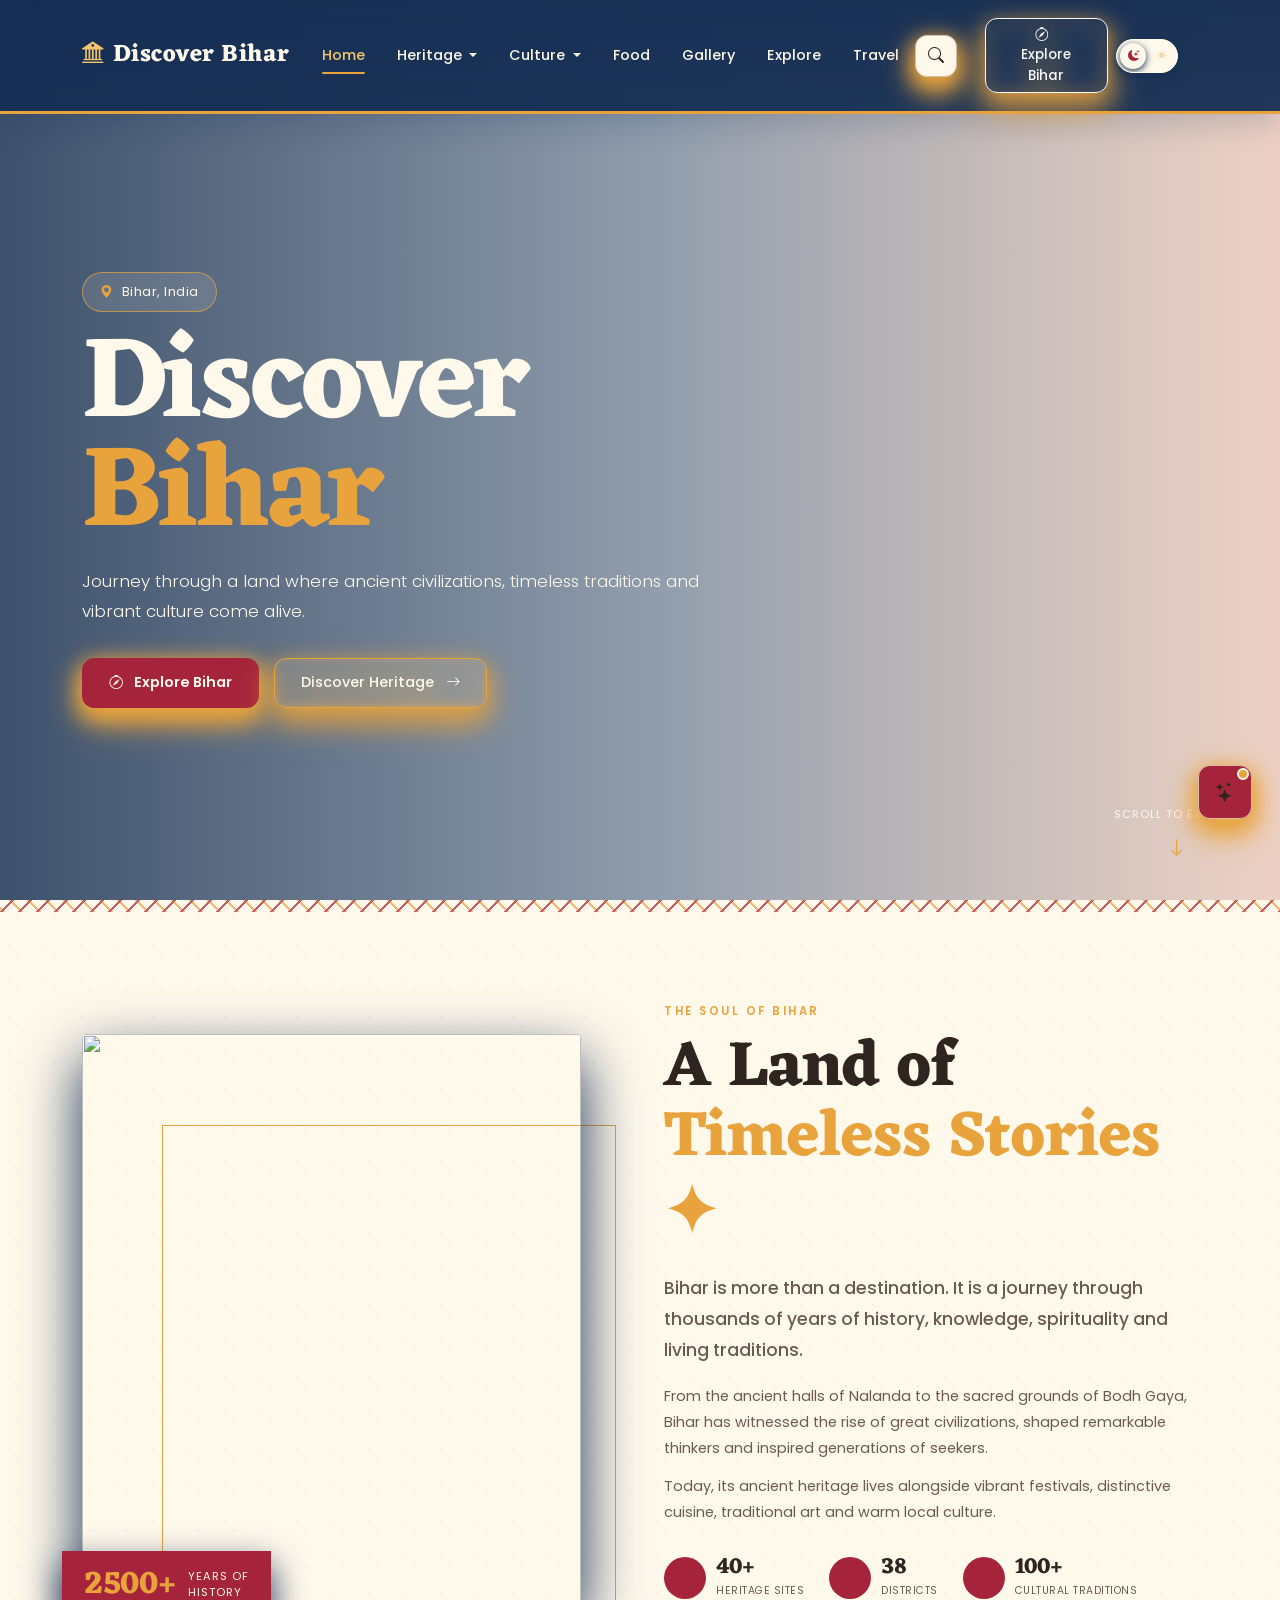
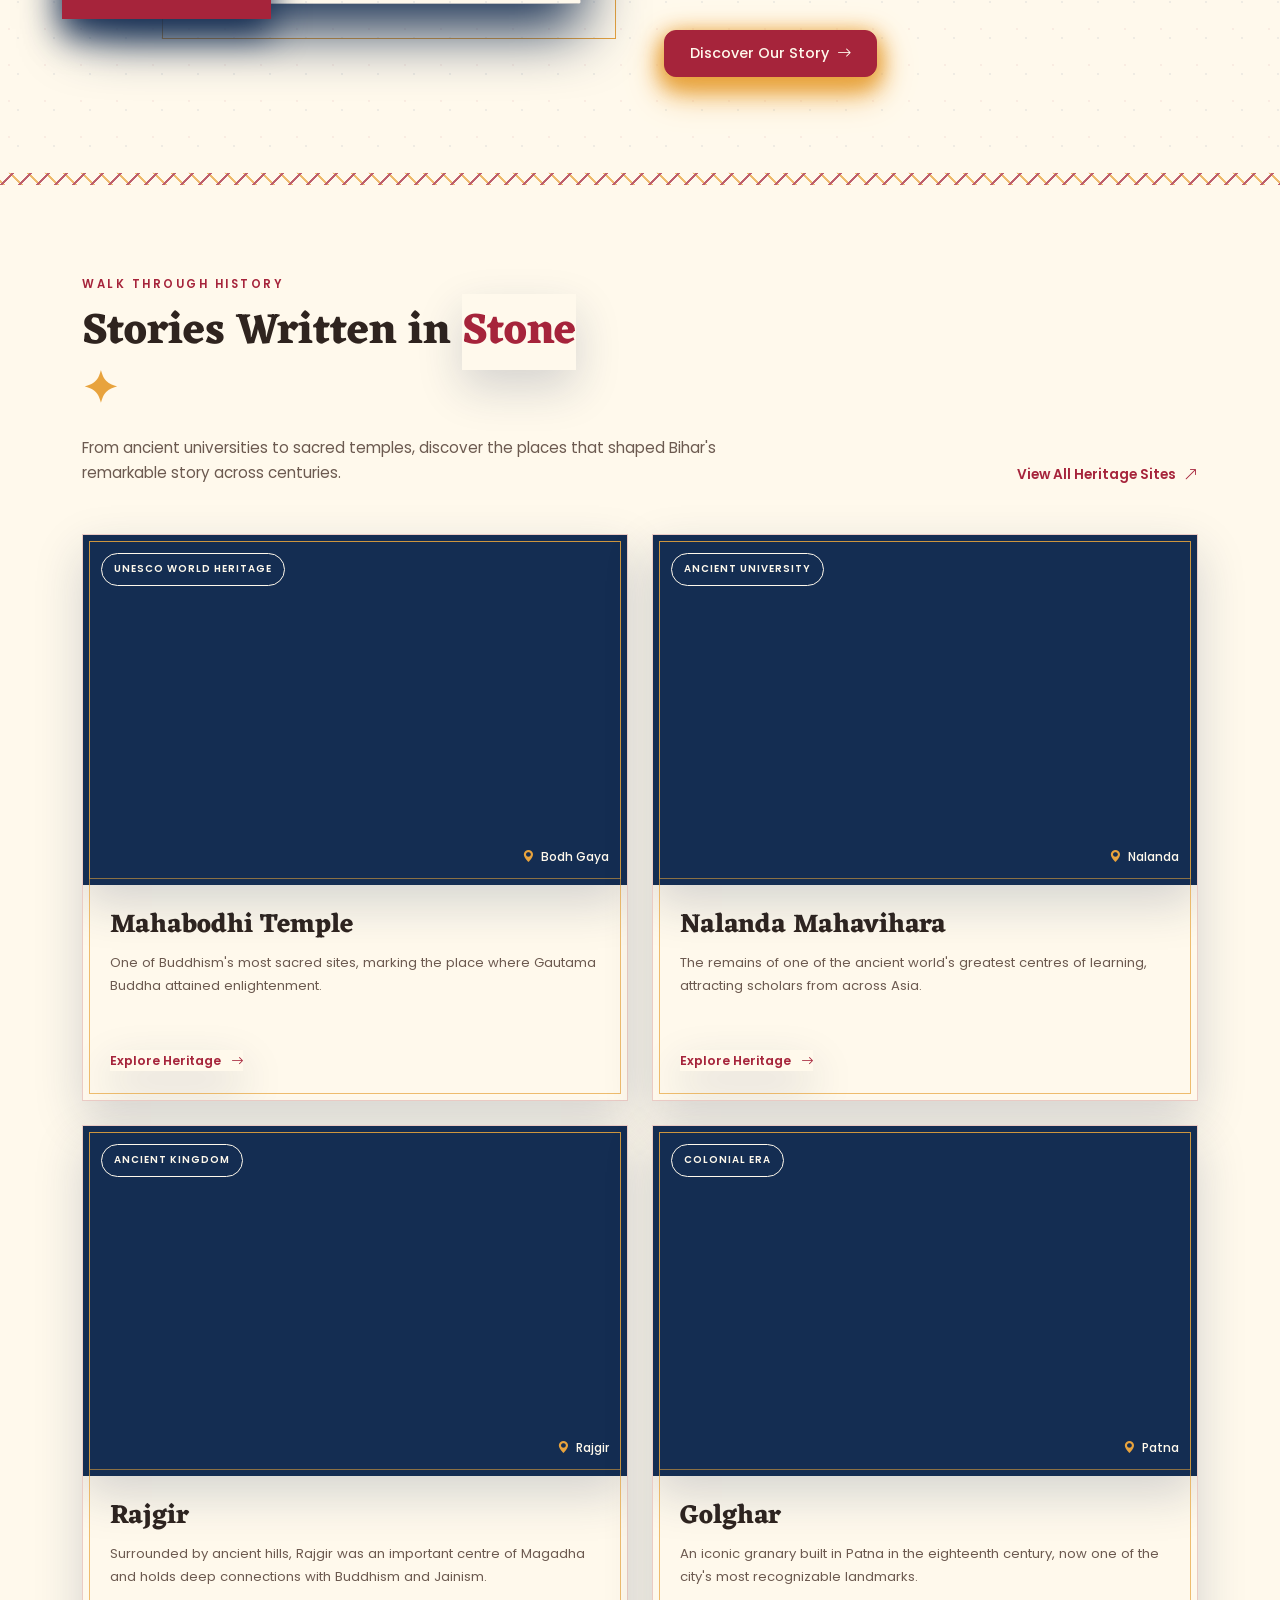
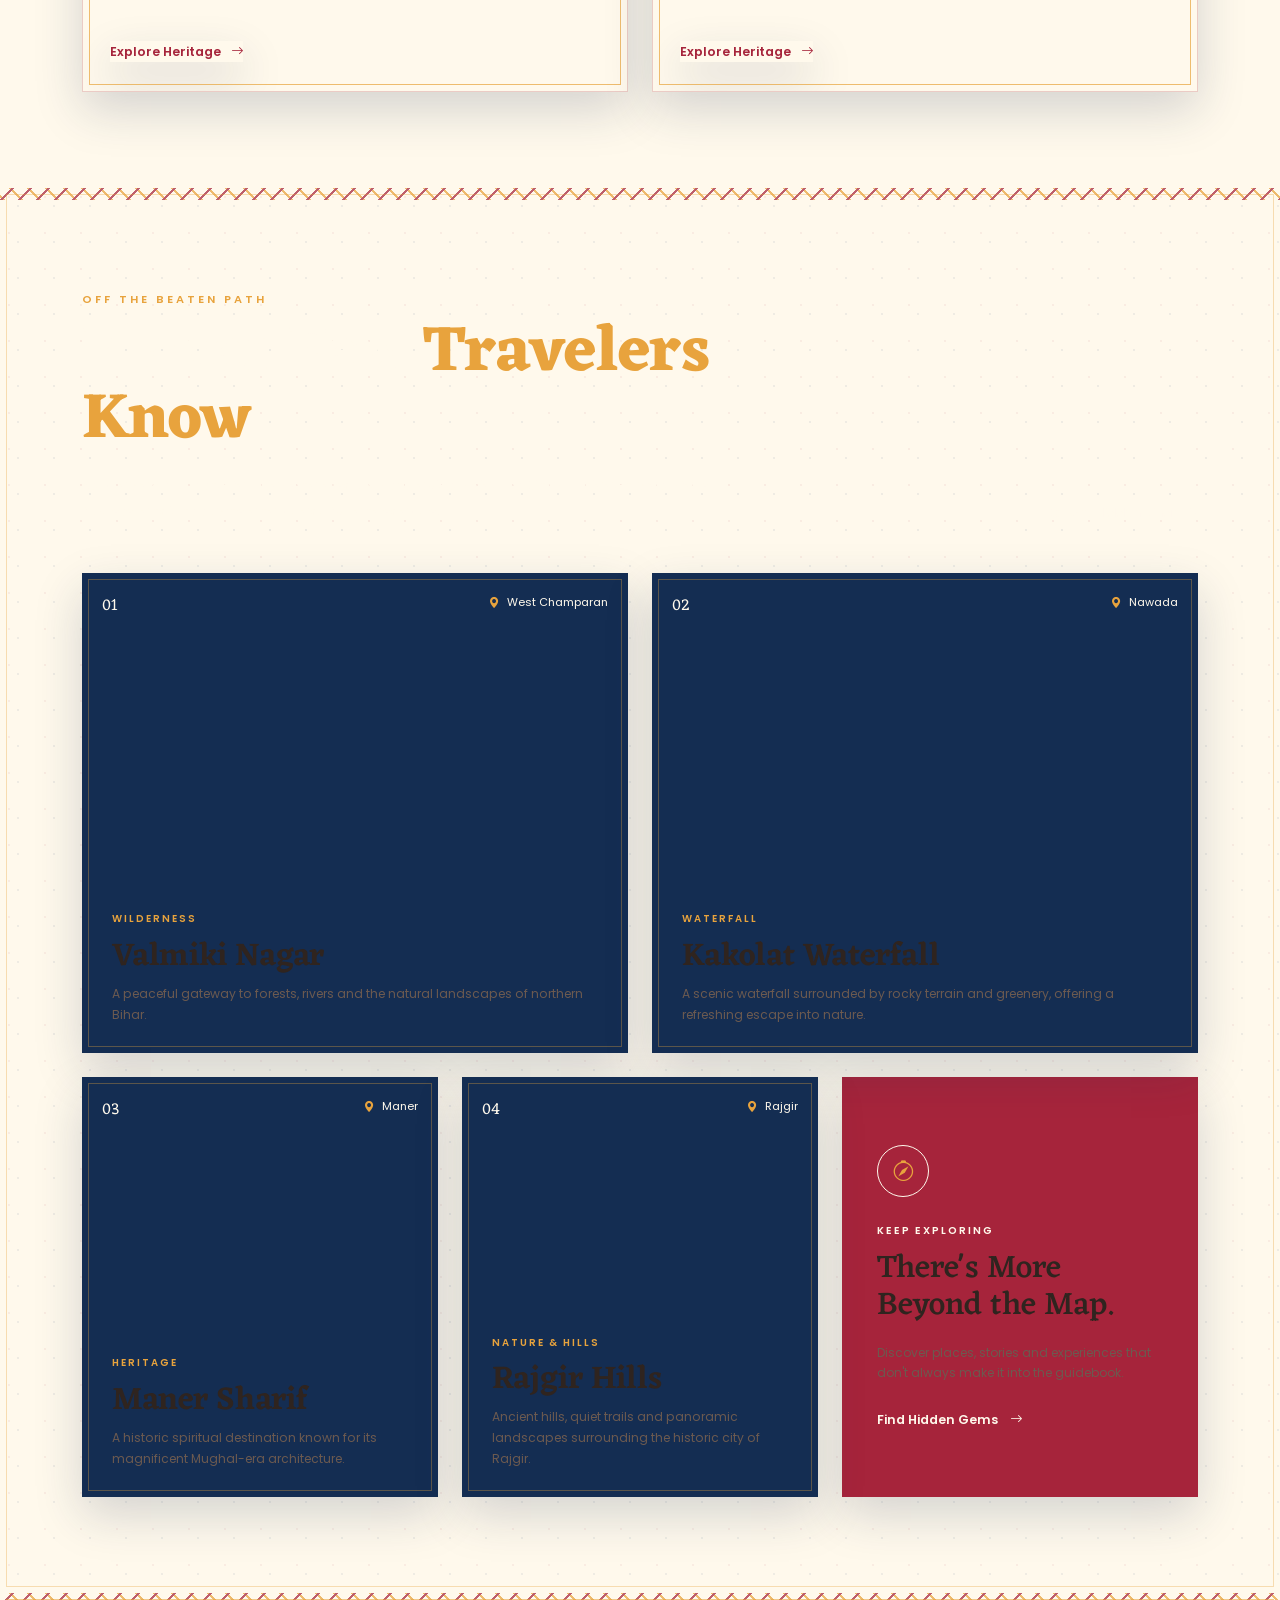
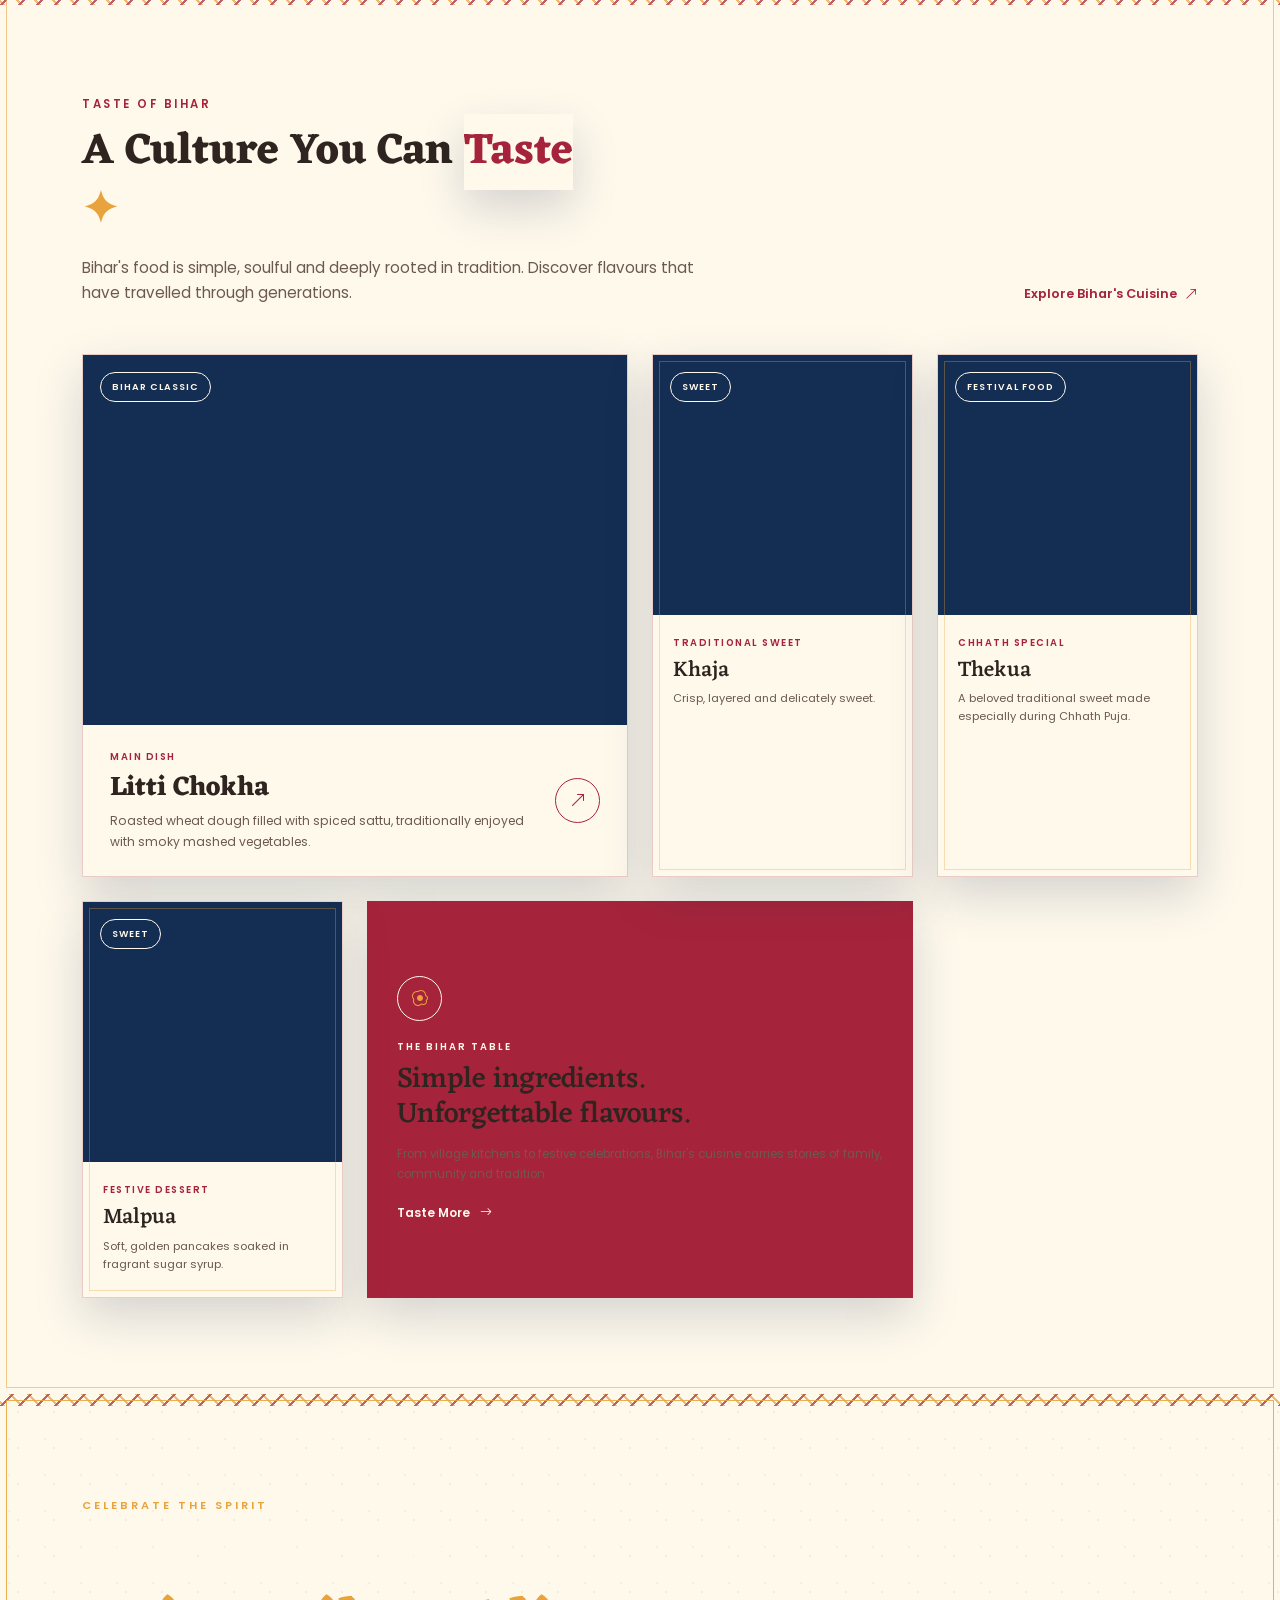
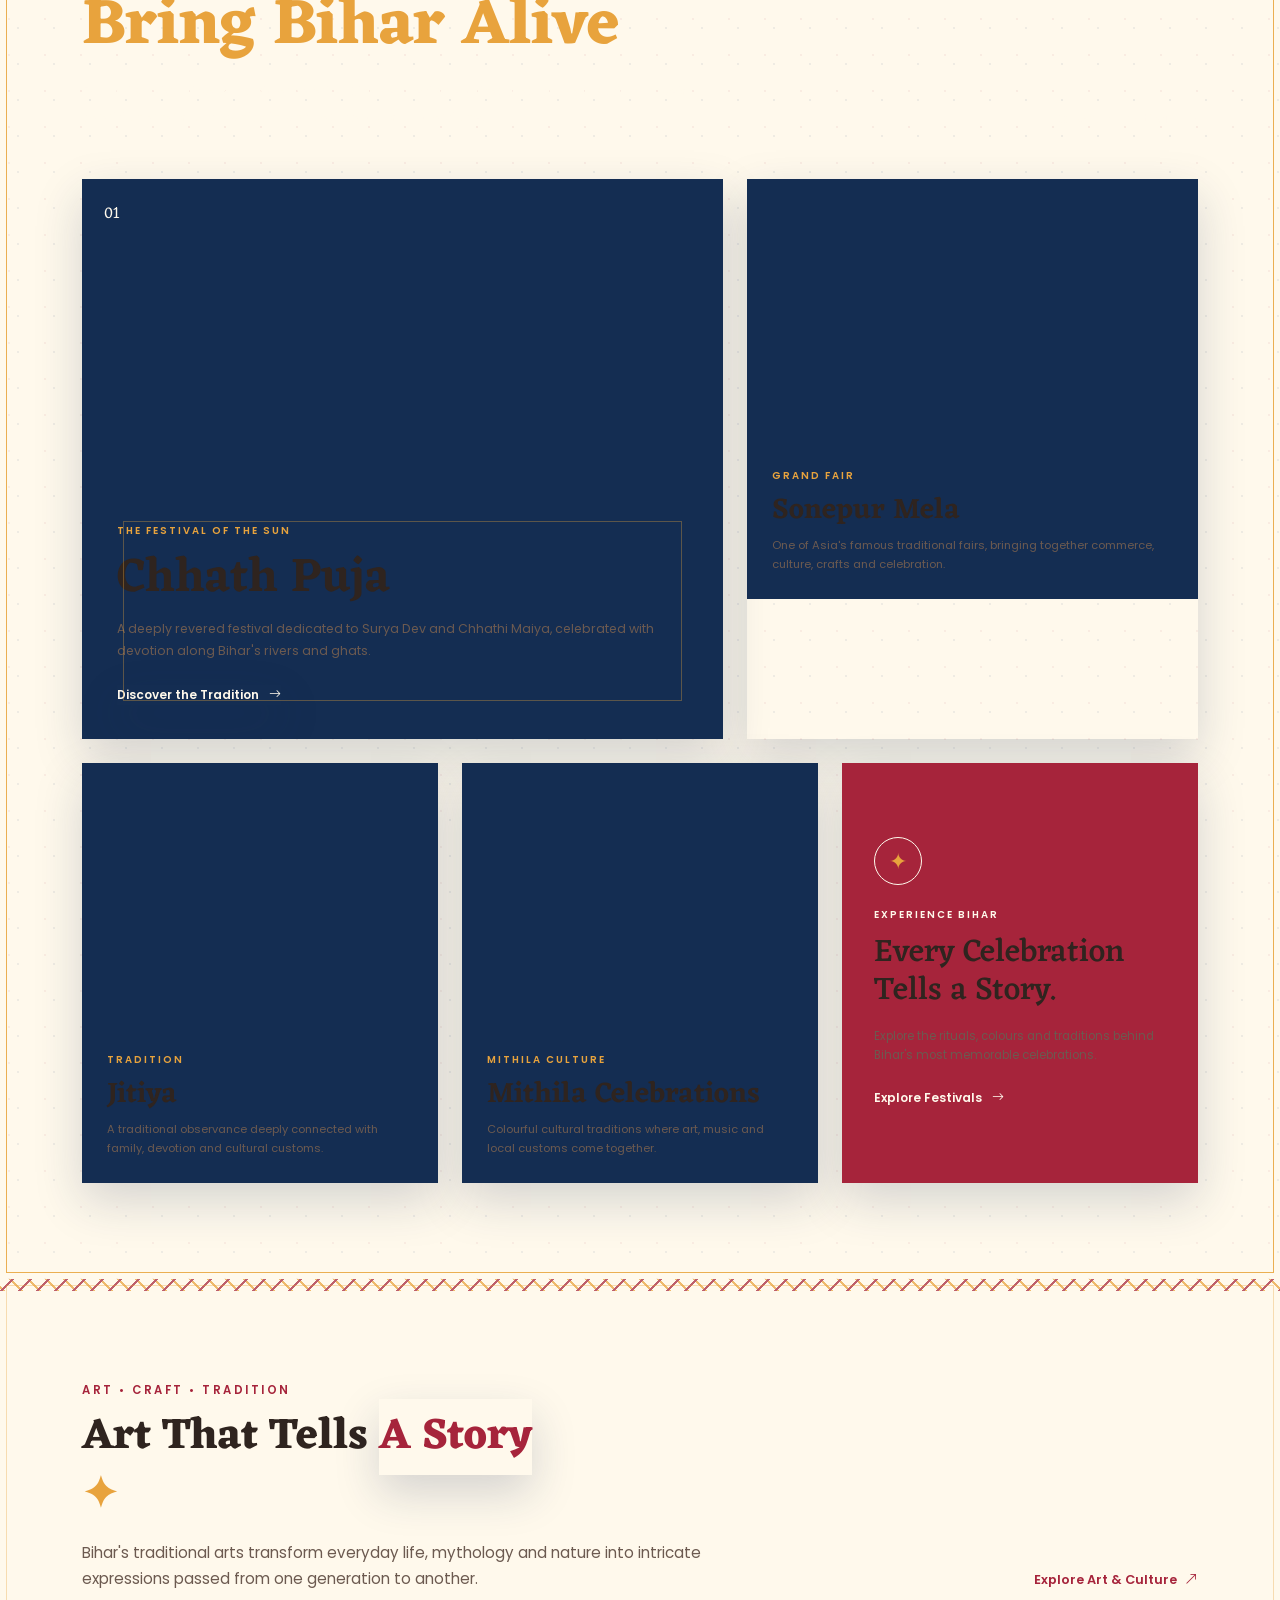
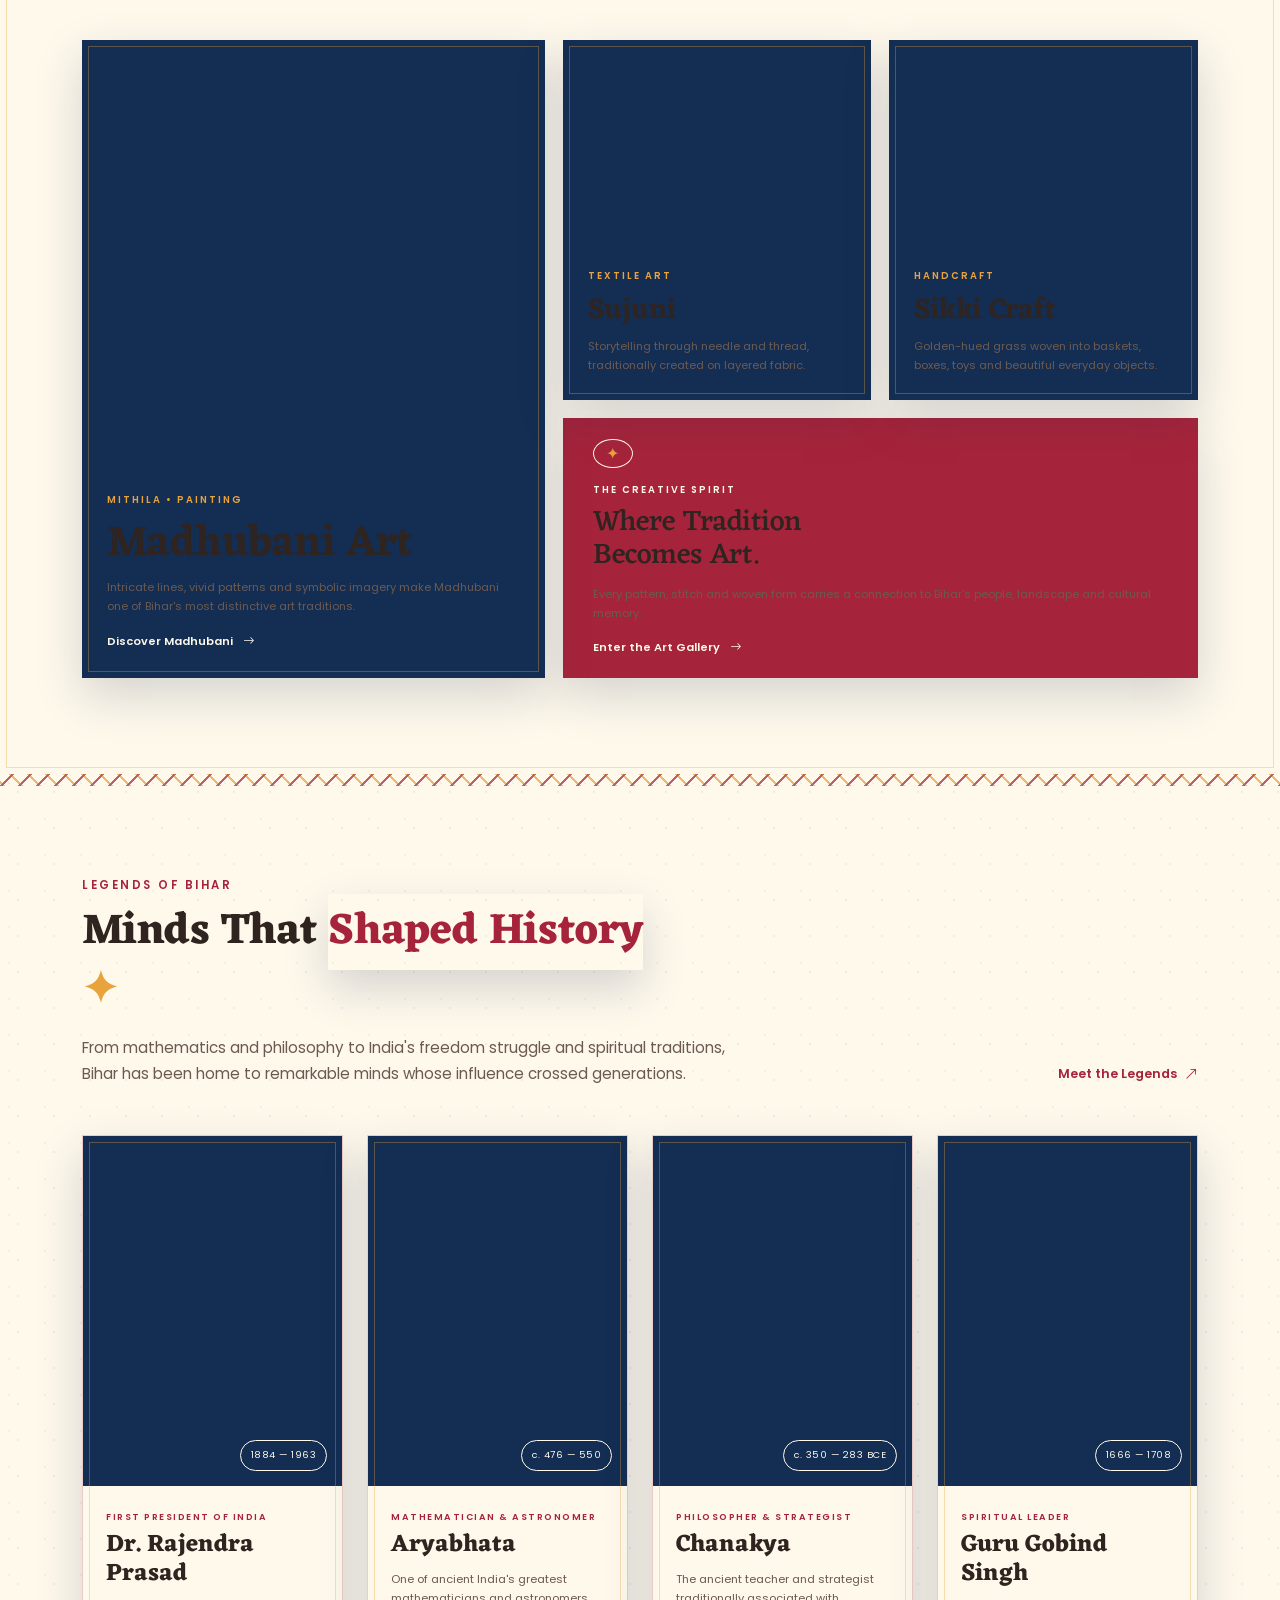
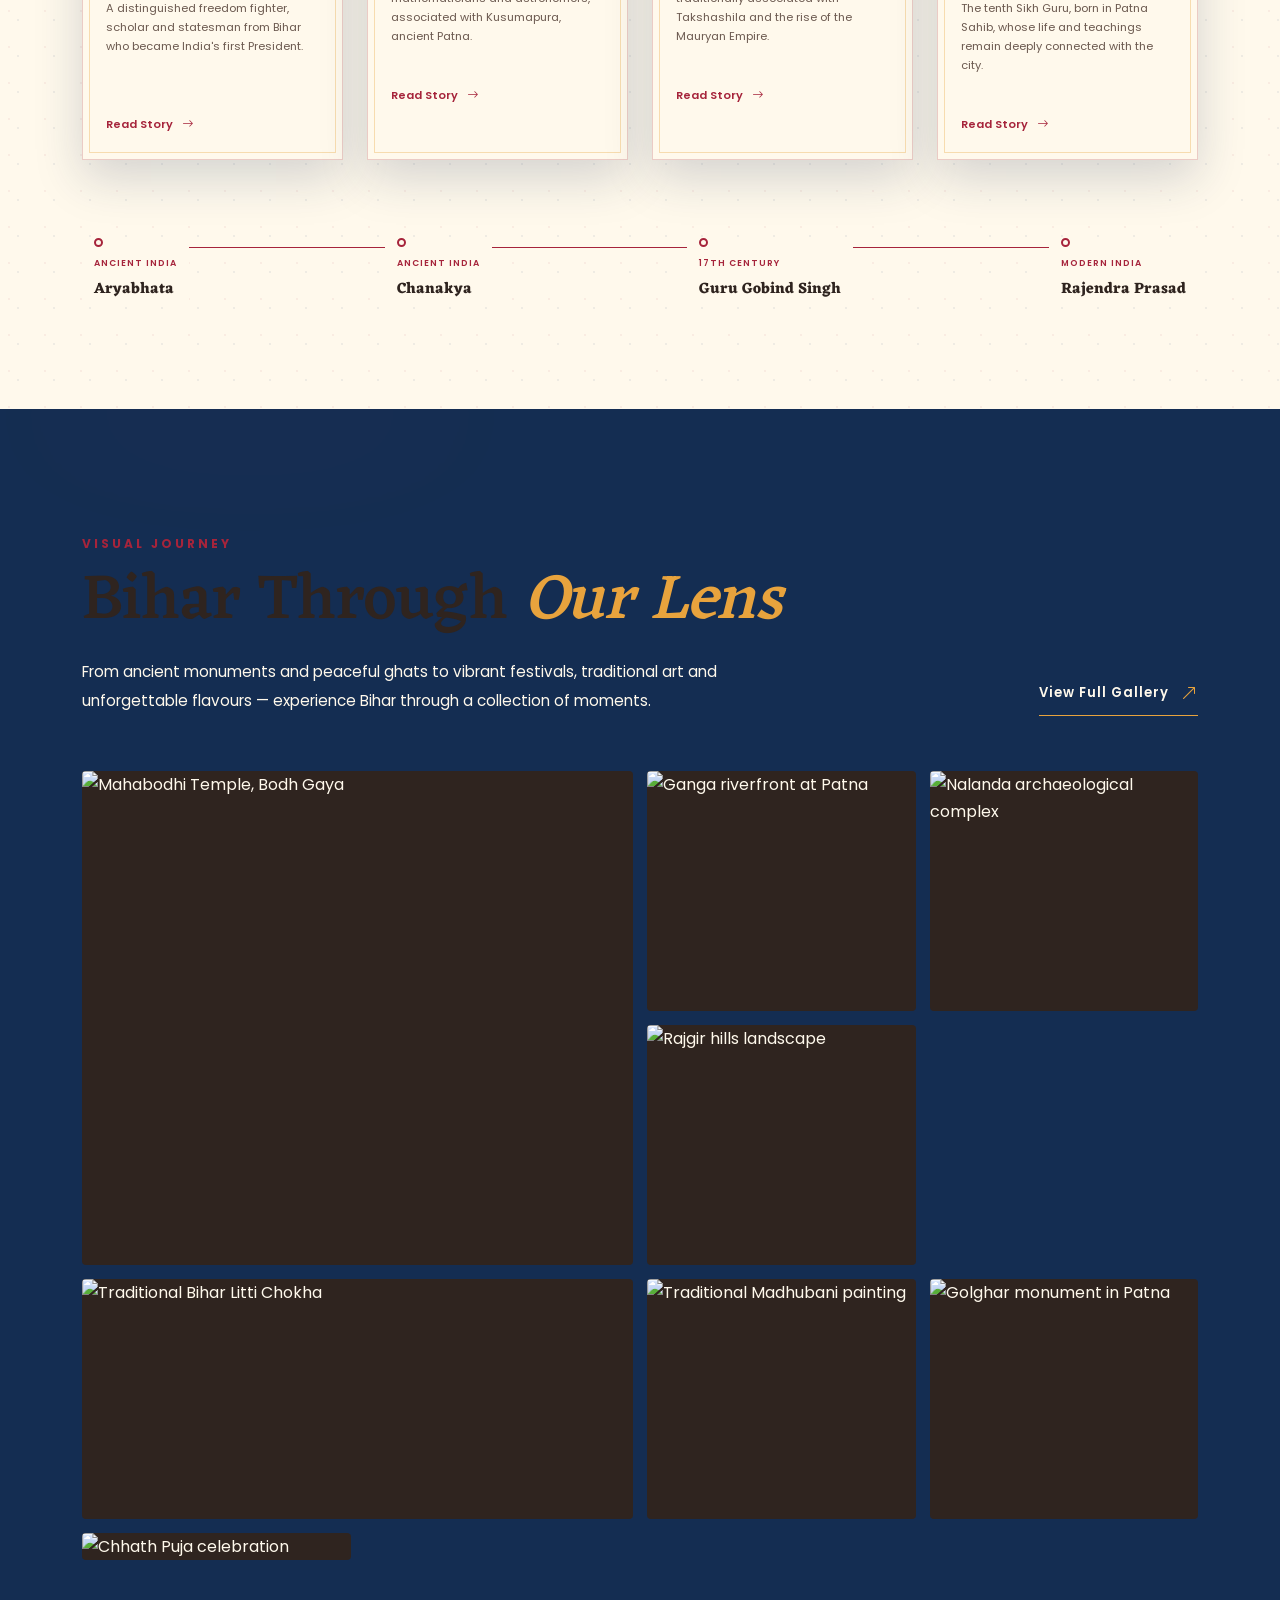
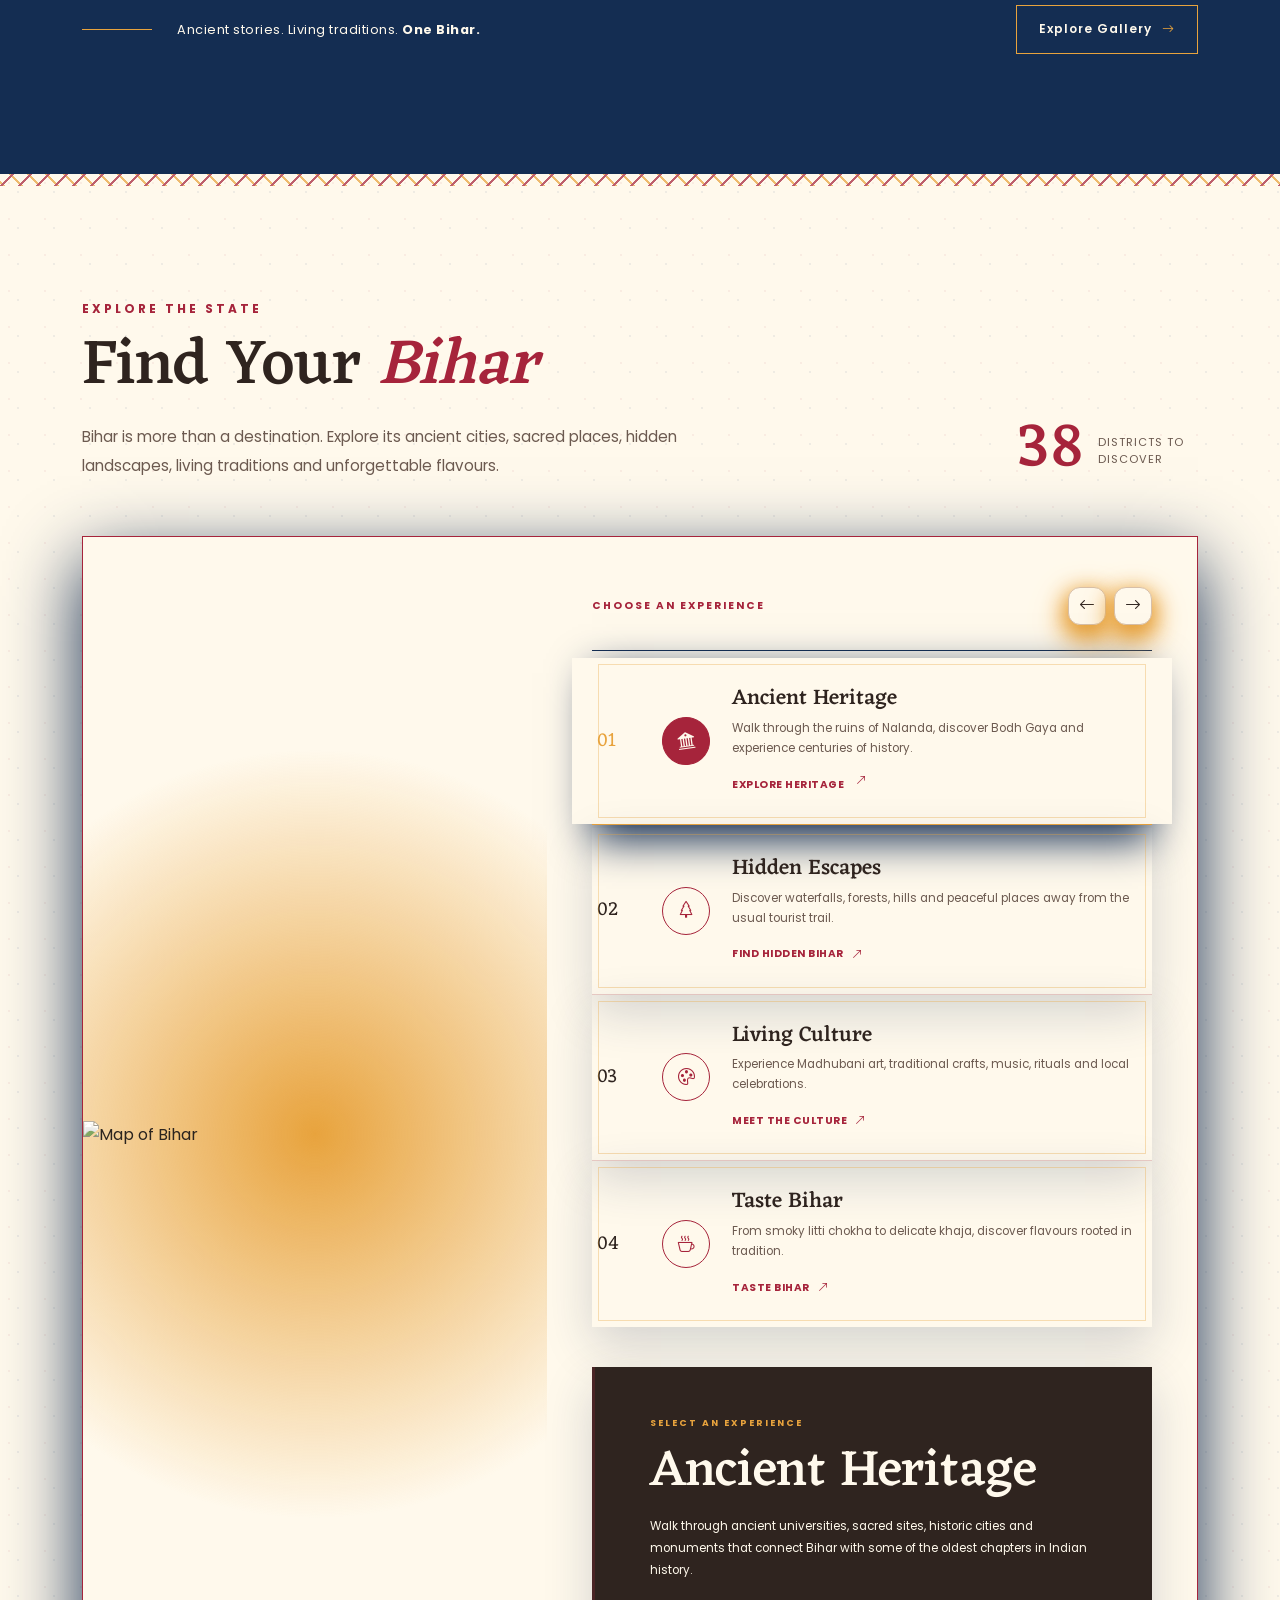
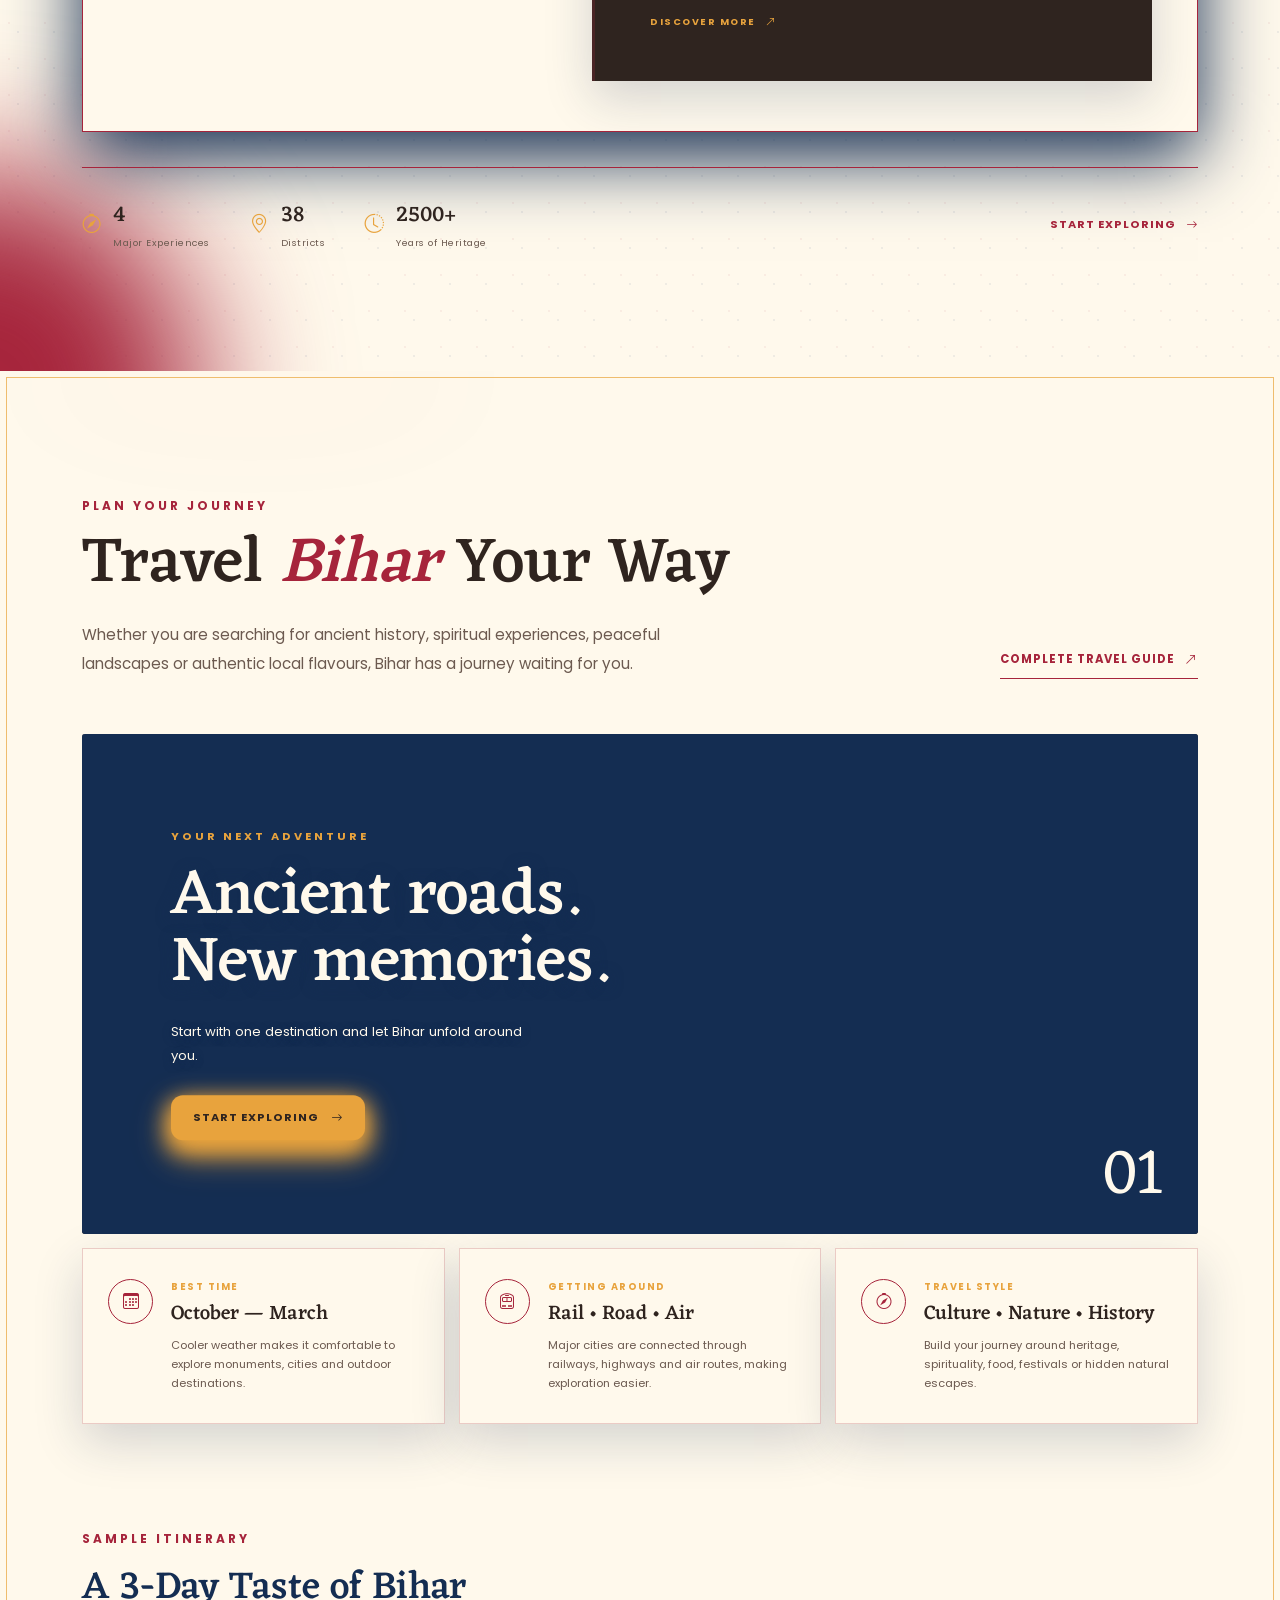
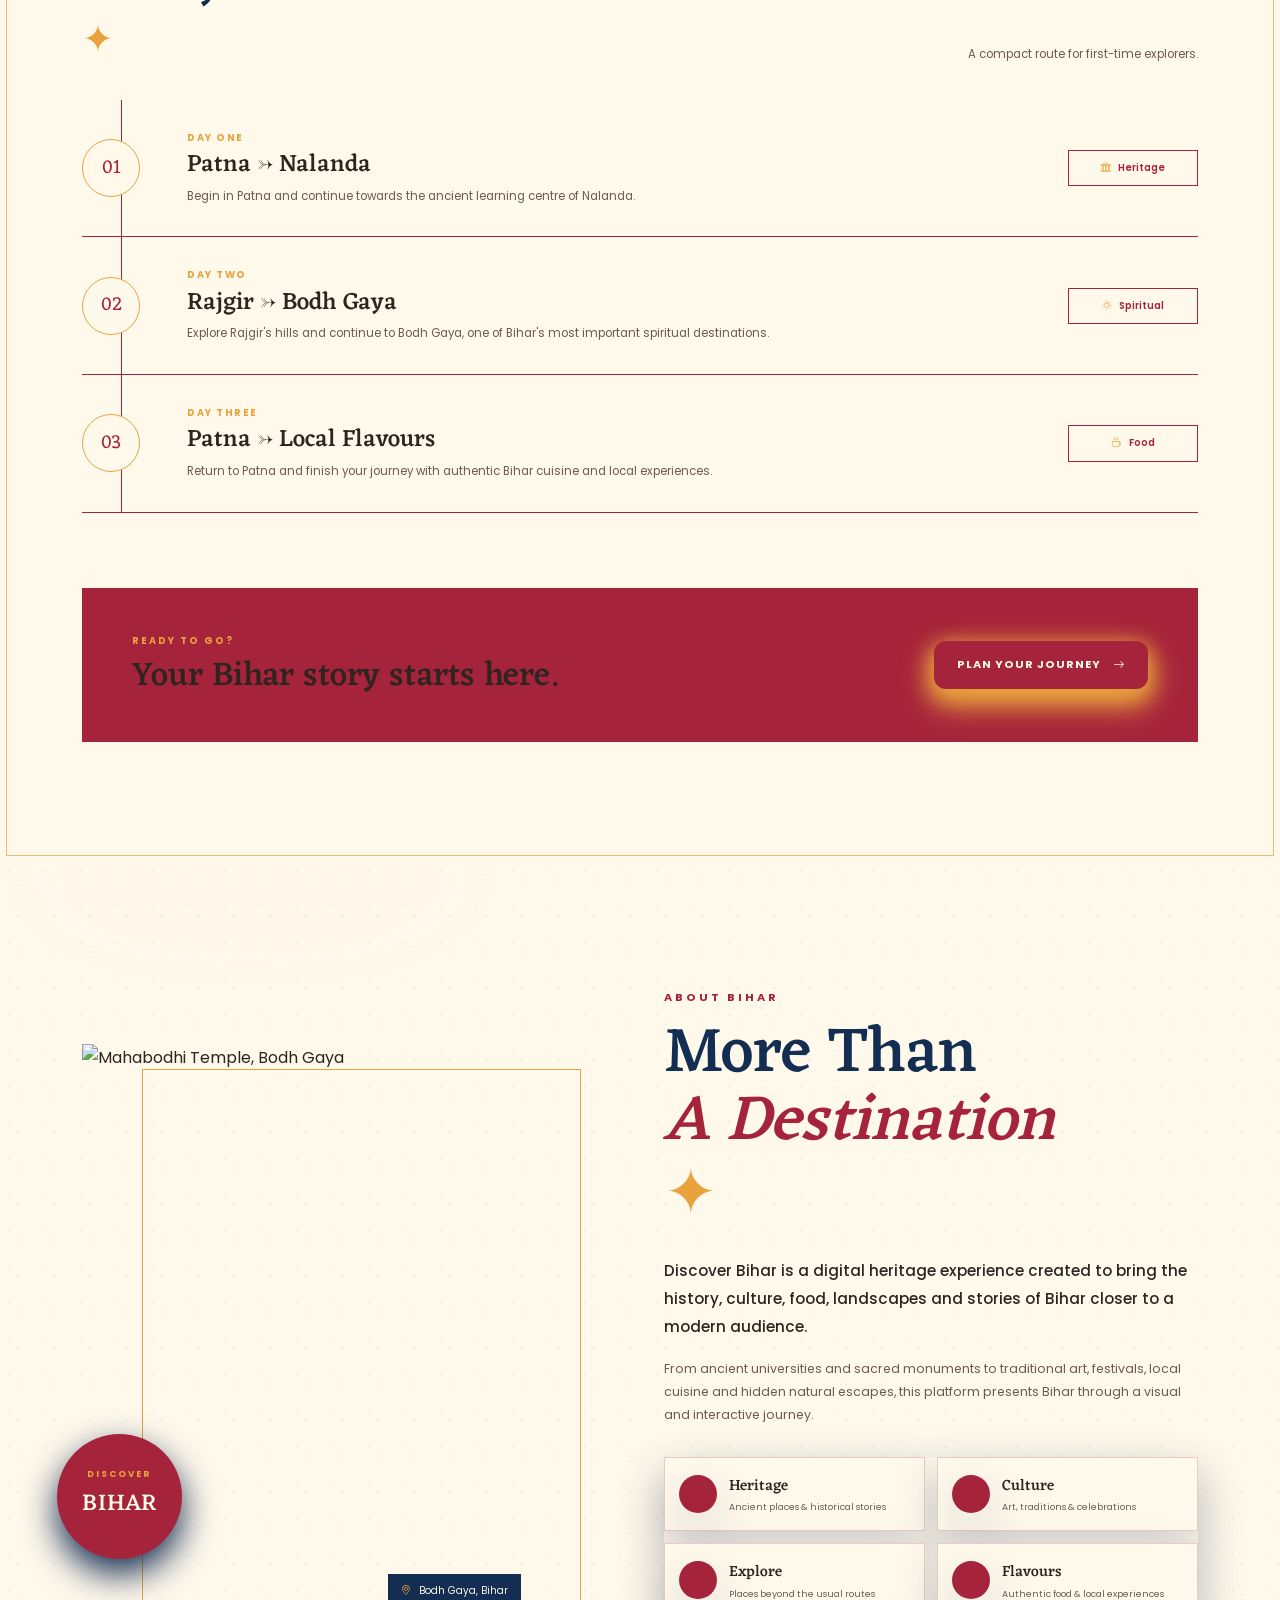
==== index.html @ 00da645c "fix: centralize light dark theme colors and audit contrast [skip ci]" ====
<!DOCTYPE html>
<html lang="en">

<head>
    <meta charset="UTF-8">
    <meta name="viewport" content="width=device-width, initial-scale=1.0">
    <meta name="description"
        content="Discover Bihar - Explore the history, heritage, culture, food, festivals and hidden places of Bihar.">
    <meta name="keywords" content="Bihar, Discover Bihar, Bihar Tourism, Bihar Heritage, Bihar Culture, Bihar History">
    <meta name="author" content="Discover Bihar">


    <!-- =========================================
         WEBSITE TITLE
    ========================================== -->

    <title>Discover Bihar | Heritage Explorer</title>


    <!-- =========================================
         GOOGLE FONTS
    ========================================== -->

    <!--
        Fonts used in the website:

        Playfair Display → Headings / Heritage feel
        Poppins → Normal text / Modern feel
    -->

    <link rel="preconnect" href="https://fonts.googleapis.com">

    <link rel="preconnect" href="https://fonts.gstatic.com" crossorigin>

    <link
        href="https://fonts.googleapis.com/css2?family=Playfair+Display:wght@400;500;600;700&family=Poppins:wght@300;400;500;600;700&display=swap"
        rel="stylesheet">


    <!-- =========================================
         BOOTSTRAP 5 CSS
    ========================================== -->

    <link href="https://cdn.jsdelivr.net/npm/bootstrap@5.3.8/dist/css/bootstrap.min.css" rel="stylesheet">


    <!-- =========================================
         BOOTSTRAP ICONS
    ========================================== -->

    <link rel="stylesheet" href="https://cdn.jsdelivr.net/npm/bootstrap-icons@1.13.1/font/bootstrap-icons.min.css">


    <!-- =========================================
         CUSTOM CSS
    ========================================== -->

    <!-- Our own CSS file -->
    <link rel="stylesheet" href="css/style.css?v=footer-credit2">


    <!-- =========================================
         Ask Bihar CSS
    ========================================== -->

    <link rel="stylesheet" href="css/ask-bihar.css?v=input-responsive2">

    <link rel="stylesheet" href="css/madhubani-theme.css">
    <link rel="preconnect" href="https://fonts.googleapis.com">
    <link rel="preconnect" href="https://fonts.gstatic.com" crossorigin>
    <link href="https://fonts.googleapis.com/css2?family=Eczar:wght@400;500;600;700&family=Yatra+One&display=swap" rel="stylesheet">
</head>

<!-- ASK BIHAR AI CHATBOT -->

<button type="button" class="ask-bihar-launcher" id="askBiharLauncher" aria-label="Open Ask Bihar AI"
    title="Ask Bihar AI">

    <i class="bi bi-stars"></i>

</button>


<div class="ask-bihar-window" id="askBiharWindow" aria-hidden="true">

    <!-- HEADER -->

    <div class="ask-bihar-header">

        <div class="ask-bihar-header-top">

            <div class="ask-bihar-brand">

                <div class="ask-bihar-icon">
                    <i class="bi bi-stars"></i>
                </div>

                <div>

                    <strong>Ask Bihar</strong>

                    <div class="ask-bihar-status">

                        <span class="ask-bihar-status-dot"></span>

                        AI Heritage Assistant

                    </div>

                </div>

            </div>


            <button type="button" class="ask-bihar-close" id="askBiharClose" aria-label="Close Ask Bihar">

                <i class="bi bi-x-lg"></i>

            </button>

        </div>

    </div>

    <!-- DISTRICT CONTEXT -->
    <div class="ask-bihar-district-context" id="askBiharDistrictContext">
        <div class="ask-bihar-district-info">
            <i class="bi bi-geo-alt-fill"></i>

            <div>
                <span>EXPLORING</span>
                <strong id="askBiharDistrictName">BIHAR</strong>
            </div>
        </div>

        <button type="button" class="ask-bihar-district-clear" id="askBiharDistrictClear" title="Clear district context"
            aria-label="Clear district context">
            <i class="bi bi-x"></i>
        </button>
    </div>


    <!-- MESSAGES -->

    <div class="ask-bihar-messages" id="askBiharMessages">

        <div class="ask-bihar-message ai">

            <div class="ask-bihar-bubble">

                Namaste! 👋

                Main <strong>Ask Bihar</strong> hoon —
                Discover Bihar ka AI heritage assistant.

                Bihar ke heritage, culture, food,
                festivals aur travel destinations
                ke baare mein mujhse poochhiye.

            </div>

        </div>

    </div>


    <!-- QUICK QUESTIONS -->

    <div class="ask-bihar-quick" id="askBiharQuickQuestions">

        <button type="button" class="ask-bihar-quick-btn" data-question="Bihar mein kya explore karein?">
            <i class="bi bi-compass"></i>
            <span>Explore Bihar</span>
        </button>

        <button type="button" class="ask-bihar-quick-btn"
            data-question="Bihar ke famous historical places kaun se hain?">
            <i class="bi bi-bank"></i>
            <span>Heritage</span>
        </button>

        <button type="button" class="ask-bihar-quick-btn" data-question="Bihar ka famous food kya hai?">
            <i class="bi bi-cup-hot"></i>
            <span>Food</span>
        </button>

        <button type="button" class="ask-bihar-quick-btn" data-question="Bihar ke famous festivals kaun se hain?">
            <i class="bi bi-stars"></i>
            <span>Festivals</span>
        </button>

    </div>


    <!-- INPUT -->

    <div class="ask-bihar-input-area">

        <div class="ask-bihar-input-wrapper">

            <textarea class="ask-bihar-input" id="askBiharInput" rows="1" placeholder="Ask something about Bihar..."
                aria-label="Ask something about Bihar"></textarea>


            <button type="button" class="ask-bihar-send" id="askBiharSend" aria-label="Send message">

                <i class="bi bi-arrow-up"></i>

            </button>

        </div>


        <div class="ask-bihar-note">

            Ask about Bihar's heritage, culture, food & travel

        </div>

    </div>

</div>


<body>


    <!-- =========================================
         WEBSITE CONTENT STARTS HERE
    ========================================== -->

    <!-- =========================================
     NAVBAR / HEADER
    ========================================== -->

    <header>

        <nav class="navbar navbar-expand-lg navbar-dark fixed-top">

            <div class="container">

                <!-- =========================================
                 WEBSITE LOGO / BRAND
            ========================================== -->

                <a class="navbar-brand d-flex align-items-center" href="index.html">

                    <!-- Heritage Icon -->
                    <i class="bi bi-bank2 me-2"></i>

                    <span>
                        Discover Bihar
                    </span>

                </a>


                <!-- =========================================
                 MOBILE MENU BUTTON
            ========================================== -->

                <button class="navbar-toggler" type="button" data-bs-toggle="collapse" data-bs-target="#mainNavbar"
                    aria-controls="mainNavbar" aria-expanded="false" aria-label="Toggle navigation">

                    <span class="navbar-toggler-icon"></span>

                </button>


                <!-- =========================================
                 NAVIGATION LINKS
            ========================================== -->

                <div class="collapse navbar-collapse" id="mainNavbar">

                    <ul class="navbar-nav ms-auto align-items-lg-center">


                        <!-- HOME -->

                        <li class="nav-item">

                            <a class="nav-link active" aria-current="page" href="index.html">
                                Home
                            </a>

                        </li>


                        <!-- HERITAGE DROPDOWN -->

                        <li class="nav-item dropdown">

                            <a class="nav-link dropdown-toggle" href="#" role="button" data-bs-toggle="dropdown"
                                aria-expanded="false">

                                Heritage

                            </a>


                            <ul class="dropdown-menu">

                                <li>

                                    <a class="dropdown-item" href="pages/historical-places.html">

                                        <i class="bi bi-building me-2"></i>
                                        Historical Places

                                    </a>

                                </li>


                                <li>

                                    <a class="dropdown-item" href="pages/hidden-places.html">

                                        <i class="bi bi-gem me-2"></i>
                                        Hidden Places

                                    </a>

                                </li>

                            </ul>

                        </li>


                        <!-- CULTURE DROPDOWN -->

                        <li class="nav-item dropdown">

                            <a class="nav-link dropdown-toggle" href="#" role="button" data-bs-toggle="dropdown"
                                aria-expanded="false">

                                Culture

                            </a>


                            <ul class="dropdown-menu">

                                <li>

                                    <a class="dropdown-item" href="pages/festivals.html">

                                        <i class="bi bi-stars me-2"></i>
                                        Festivals

                                    </a>

                                </li>


                                <li>

                                    <a class="dropdown-item" href="pages/art-culture.html">

                                        <i class="bi bi-palette me-2"></i>
                                        Art & Culture

                                    </a>

                                </li>


                                <li>

                                    <a class="dropdown-item" href="pages/personalities.html">

                                        <i class="bi bi-people me-2"></i>
                                        Famous Personalities

                                    </a>

                                </li>

                            </ul>

                        </li>


                        <!-- FOOD -->

                        <li class="nav-item">

                            <a class="nav-link" href="pages/food.html">

                                Food

                            </a>

                        </li>


                        <!-- GALLERY -->

                        <li class="nav-item">

                            <a class="nav-link" href="pages/gallery.html">

                                Gallery

                            </a>

                        </li>


                        <!-- EXPLORE -->

                        <li class="nav-item">

                            <a class="nav-link" href="pages/explore.html">

                                Explore

                            </a>

                        </li>


                        <!-- TRAVEL -->

                        <li class="nav-item">

                            <a class="nav-link" href="pages/travel.html">

                                Travel

                            </a>

                        </li>


                        <!-- =========================================
                         CTA BUTTON
                        ========================================== -->

                        <!-- SEARCH BUTTON -->
                        <button type="button" class="site-search-btn" id="openSearch" aria-label="Open search">

                            <i class="bi bi-search"></i>

                        </button>

                        <li class="nav-item ms-lg-3 mt-3 mt-lg-0">

                            <a href="pages/explore.html" class="btn btn-outline-light rounded-pill px-4">

                                <i class="bi bi-compass me-2"></i>

                                Explore Bihar

                            </a>

                        </li>

                    </ul>

                </div>

            </div>

        </nav>

    </header>


    <!--
        All website sections will be added here.

        Planned sections:

        1. Navbar
        2. Hero Section
        3. Bihar Introduction
        4. Historical Places
        5. Hidden Places
        6. Local Food
        7. Festivals
        8. Traditional Art
        9. Famous Personalities
        10. Photo Gallery
        11. Explore Bihar
        12. Travel Information
        13. Footer
    -->


    <main>

        <!-- =========================================
         HERO SECTION
    ========================================== -->

        <section class="hero-section" id="hero">

            <!--
            IMAGE: Bihar Heritage / Mahabodhi Temple
            File: images/hero/bihar-hero.jpg

            IMPORTANT:
            Replace this image anytime by changing
            the file name/path in the CSS.
        -->


            <!-- =========================================
             HERO BACKGROUND IMAGE
        ========================================== -->

            <div class="hero-background"></div>


            <!-- =========================================
             DARK OVERLAY
        ========================================== -->

            <div class="hero-overlay"></div>


            <!-- =========================================
             HERO CONTENT
        ========================================== -->

            <div class="container hero-content">

                <div class="row">

                    <div class="col-lg-8 col-xl-7">


                        <!-- LOCATION BADGE -->

                        <div class="hero-location">

                            <i class="bi bi-geo-alt-fill me-2"></i>

                            Bihar, India

                        </div>


                        <!-- MAIN HEADING -->

                        <h1 class="hero-title">

                            Discover

                            <span>Bihar</span>

                        </h1>


                        <!-- DESCRIPTION -->

                        <p class="hero-description">

                            Journey through a land where ancient
                            civilizations, timeless traditions and
                            vibrant culture come alive.

                        </p>


                        <!-- =========================================
                         HERO BUTTONS
                    ========================================== -->

                        <div class="hero-buttons">


                            <!-- EXPLORE BUTTON -->

                            <a href="pages/explore.html" class="btn btn-hero-primary">

                                <i class="bi bi-compass me-2"></i>

                                Explore Bihar

                            </a>


                            <!-- HERITAGE BUTTON -->

                            <a href="pages/historical-places.html" class="btn btn-hero-secondary">

                                Discover Heritage

                                <i class="bi bi-arrow-right ms-2"></i>

                            </a>

                        </div>


                    </div>

                </div>

            </div>


            <!-- =========================================
             SCROLL INDICATOR
        ========================================== -->

            <div class="hero-scroll">

                <span>Scroll to explore</span>

                <i class="bi bi-arrow-down"></i>

            </div>


        </section>

        <!-- =========================================
        BIHAR INTRODUCTION
        ========================================== -->

        <section class="about-bihar-section py-5">

            <div class="container py-5">

                <div class="row align-items-center g-5">

                    <!-- IMAGE -->

                    <div class="col-lg-6">

                        <div class="about-image-wrapper">

                            <!-- IMAGE: Ancient Nalanda University Ruins, Bihar -->
                            <img src="https://live.staticflickr.com/2338/2335349331_da09a30ca3_b.jpg
                                alt=" Ancient Nalanda University Ruins, Bihar" class="about-bihar-image">

                            <div class="about-image-badge">

                                <span class="badge-number">2500+</span>

                                <span class="badge-text">
                                    Years of<br>
                                    History
                                </span>

                            </div>

                        </div>

                    </div>


                    <!-- CONTENT -->

                    <div class="col-lg-6">

                        <div class="about-bihar-content">

                            <span class="section-label">
                                THE SOUL OF BIHAR
                            </span>

                            <h2 class="about-title">
                                A Land of
                                <span>Timeless Stories</span>
                            </h2>

                            <p class="about-lead">
                                Bihar is more than a destination.
                                It is a journey through thousands of
                                years of history, knowledge, spirituality
                                and living traditions.
                            </p>

                            <p class="about-text">
                                From the ancient halls of Nalanda to the
                                sacred grounds of Bodh Gaya, Bihar has
                                witnessed the rise of great civilizations,
                                shaped remarkable thinkers and inspired
                                generations of seekers.
                            </p>

                            <p class="about-text">
                                Today, its ancient heritage lives alongside
                                vibrant festivals, distinctive cuisine,
                                traditional art and warm local culture.
                            </p>


                            <!-- STATS -->

                            <div class="about-stats">

                                <div class="about-stat">

                                    <div class="stat-icon">
                                        <i class="bi bi-bank"></i>
                                    </div>

                                    <div>

                                        <h3>40+</h3>

                                        <p>
                                            Heritage Sites
                                        </p>

                                    </div>

                                </div>


                                <div class="about-stat">

                                    <div class="stat-icon">
                                        <i class="bi bi-globe-asia-australia"></i>
                                    </div>

                                    <div>

                                        <h3>38</h3>

                                        <p>
                                            Districts
                                        </p>

                                    </div>

                                </div>


                                <div class="about-stat">

                                    <div class="stat-icon">
                                        <i class="bi bi-palette"></i>
                                    </div>

                                    <div>

                                        <h3>100+</h3>

                                        <p>
                                            Cultural Traditions
                                        </p>

                                    </div>

                                </div>

                            </div>


                            <!-- BUTTON -->

                            <a href="pages/about.html" class="btn btn-heritage about-button">

                                Discover Our Story

                                <i class="bi bi-arrow-right ms-2"></i>

                            </a>

                        </div>

                    </div>

                </div>

            </div>

        </section>

        <!-- =========================================
        HISTORICAL PLACES
        ========================================== -->

        <section class="historical-section py-5">

            <div class="container py-5">

                <!-- SECTION HEADING -->

                <div class="row mb-5">

                    <div class="col-lg-7">

                        <span class="section-label">
                            WALK THROUGH HISTORY
                        </span>

                        <h2 class="section-title mb-3">
                            Stories Written in
                            <span class="heritage-title-highlight">Stone</span>
                        </h2>

                        <p class="section-subtitle text-start mx-0">
                            From ancient universities to sacred temples,
                            discover the places that shaped Bihar's remarkable
                            story across centuries.
                        </p>

                    </div>


                    <div class="col-lg-5 d-flex align-items-end justify-content-lg-end mt-4 mt-lg-0">

                        <a href="pages/historical-places.html" class="view-all-link">

                            View All Heritage Sites

                            <i class="bi bi-arrow-up-right ms-2"></i>

                        </a>

                    </div>

                </div>


                <!-- HISTORICAL PLACE CARDS -->

                <div class="row g-4">


                    <!-- =========================================
                    CARD 1 — MAHABODHI TEMPLE
                    ========================================== -->

                    <div class="col-lg-6">

                        <article class="heritage-card">

                            <div class="heritage-card-image">

                                <!-- IMAGE: Mahabodhi Temple, Bodh Gaya -->
                                <img src="https://encrypted-tbn0.gstatic.com/images?q=tbn:ANd9GcSX6j3fxdaoiDZPrBLelqG1vIYydQ55EZL3FIEVZjifZg&s=10"
                                    alt="Mahabodhi Temple, Bodh Gaya">

                                <div class="heritage-card-overlay"></div>


                                <!-- CATEGORY -->

                                <span class="heritage-category">
                                    UNESCO WORLD HERITAGE
                                </span>


                                <!-- LOCATION -->

                                <span class="heritage-location">

                                    <i class="bi bi-geo-alt-fill me-1"></i>

                                    Bodh Gaya

                                </span>

                            </div>


                            <div class="heritage-card-content">

                                <h3>
                                    Mahabodhi Temple
                                </h3>

                                <p>
                                    One of Buddhism's most sacred sites,
                                    marking the place where Gautama Buddha
                                    attained enlightenment.
                                </p>

                                <a href="pages/historical-places.html" class="heritage-card-link">

                                    Explore Heritage

                                    <i class="bi bi-arrow-right"></i>

                                </a>

                            </div>

                        </article>

                    </div>


                    <!-- =========================================
                    CARD 2 — NALANDA
                    ========================================== -->

                    <div class="col-lg-6">

                        <article class="heritage-card">

                            <div class="heritage-card-image">

                                <!-- IMAGE: Nalanda Mahavihara Archaeological Site -->
                                <img src="https://encrypted-tbn0.gstatic.com/images?q=tbn:ANd9GcTfldaAgiW35x1vTzyecQol2v_lvJm6mTrH8g0s3i3tfA&s=10"
                                    alt="Nalanda Mahavihara Archaeological Site">

                                <div class="heritage-card-overlay"></div>


                                <span class="heritage-category">
                                    ANCIENT UNIVERSITY
                                </span>


                                <span class="heritage-location">

                                    <i class="bi bi-geo-alt-fill me-1"></i>

                                    Nalanda

                                </span>

                            </div>


                            <div class="heritage-card-content">

                                <h3>
                                    Nalanda Mahavihara
                                </h3>

                                <p>
                                    The remains of one of the ancient world's
                                    greatest centres of learning, attracting
                                    scholars from across Asia.
                                </p>

                                <a href="pages/historical-places.html" class="heritage-card-link">

                                    Explore Heritage

                                    <i class="bi bi-arrow-right"></i>

                                </a>

                            </div>

                        </article>

                    </div>


                    <!-- =========================================
                    CARD 3 — RAJGIR
                    ========================================== -->

                    <div class="col-lg-6">

                        <article class="heritage-card">

                            <div class="heritage-card-image">

                                <!-- IMAGE: Rajgir Hills and Ancient Landscape -->
                                <img src="https://encrypted-tbn0.gstatic.com/images?q=tbn:ANd9GcQLdBiWHLcB6JgRyGG7ivFNw0PtyFnUUxDj_JebZFbOLQ&s=10"
                                    alt="Rajgir Hills, Bihar">

                                <div class="heritage-card-overlay"></div>


                                <span class="heritage-category">
                                    ANCIENT KINGDOM
                                </span>


                                <span class="heritage-location">

                                    <i class="bi bi-geo-alt-fill me-1"></i>

                                    Rajgir

                                </span>

                            </div>


                            <div class="heritage-card-content">

                                <h3>
                                    Rajgir
                                </h3>

                                <p>
                                    Surrounded by ancient hills, Rajgir was
                                    an important centre of Magadha and holds
                                    deep connections with Buddhism and Jainism.
                                </p>

                                <a href="pages/historical-places.html" class="heritage-card-link">

                                    Explore Heritage

                                    <i class="bi bi-arrow-right"></i>

                                </a>

                            </div>

                        </article>

                    </div>


                    <!-- =========================================
                    CARD 4 — GOLGHAR
                    ========================================== -->

                    <div class="col-lg-6">

                        <article class="heritage-card">

                            <div class="heritage-card-image">

                                <!-- IMAGE: Golghar, Patna -->
                                <img src="https://encrypted-tbn0.gstatic.com/images?q=tbn:ANd9GcQAb5a4OHsgbCfRugf0mGova9li5WV2O5dTiHxHyF0zXg&s=10"
                                    alt="Golghar, Patna">

                                <div class="heritage-card-overlay"></div>


                                <span class="heritage-category">
                                    COLONIAL ERA
                                </span>


                                <span class="heritage-location">

                                    <i class="bi bi-geo-alt-fill me-1"></i>

                                    Patna

                                </span>

                            </div>


                            <div class="heritage-card-content">

                                <h3>
                                    Golghar
                                </h3>

                                <p>
                                    An iconic granary built in Patna in the
                                    eighteenth century, now one of the city's
                                    most recognizable landmarks.
                                </p>

                                <a href="pages/historical-places.html" class="heritage-card-link">

                                    Explore Heritage

                                    <i class="bi bi-arrow-right"></i>

                                </a>

                            </div>

                        </article>

                    </div>


                </div>

            </div>

        </section>

        <!-- =========================================
     HIDDEN PLACES
========================================== -->

        <section class="hidden-places-section py-5">

            <div class="container py-5">

                <div class="row align-items-end mb-5">

                    <div class="col-lg-8">

                        <span class="hidden-section-label">
                            OFF THE BEATEN PATH
                        </span>

                        <h2 class="hidden-section-title">
                            Places Few
                            <span>Travelers Know</span>
                        </h2>

                        <p class="hidden-section-description">
                            Step away from the familiar and discover the
                            quieter side of Bihar — hidden waterfalls,
                            forests, ancient towns and peaceful landscapes.
                        </p>

                    </div>


                    <div class="col-lg-4 text-lg-end mt-4 mt-lg-0">

                        <a href="pages/hidden-places.html" class="hidden-view-link">

                            Explore Hidden Bihar

                            <i class="bi bi-arrow-up-right ms-2"></i>

                        </a>

                    </div>

                </div>


                <!-- HIDDEN DESTINATIONS -->

                <div class="row g-4">


                    <!-- =========================================
                    VALMIKI NAGAR
                    ========================================== -->

                    <div class="col-lg-6">

                        <article class="hidden-place-card hidden-place-large">

                            <div class="hidden-place-image">

                                <!-- IMAGE: Valmiki Nagar, West Champaran, Bihar -->
                                <img src="https://encrypted-tbn0.gstatic.com/images?q=tbn:ANd9GcTG3vd3HxrRRIbWMa0nR2pLL5sZOvu_vY0BXalBO0kFEQ&s=10"
                                    alt="Valmiki Nagar, Bihar">

                                <div class="hidden-place-overlay"></div>


                                <div class="hidden-place-number">
                                    01
                                </div>


                                <div class="hidden-place-location">

                                    <i class="bi bi-geo-alt-fill"></i>

                                    West Champaran

                                </div>


                                <div class="hidden-place-content">

                                    <span>
                                        WILDERNESS
                                    </span>

                                    <h3>
                                        Valmiki Nagar
                                    </h3>

                                    <p>
                                        A peaceful gateway to forests,
                                        rivers and the natural landscapes
                                        of northern Bihar.
                                    </p>

                                </div>

                            </div>

                        </article>

                    </div>


                    <!-- =========================================
                    KAKOLAT WATERFALL
                    ========================================== -->

                    <div class="col-lg-6">

                        <article class="hidden-place-card hidden-place-large">

                            <div class="hidden-place-image">

                                <!-- IMAGE: Kakolat Waterfall, Nawada, Bihar -->
                                <img src="https://encrypted-tbn0.gstatic.com/images?q=tbn:ANd9GcTA9mWYovnGmKnh2GgJE_JpXE-FtywjB2Zd6-bTebpNbA&s=10"
                                    alt="Kakolat Waterfall, Bihar">

                                <div class="hidden-place-overlay"></div>


                                <div class="hidden-place-number">
                                    02
                                </div>


                                <div class="hidden-place-location">

                                    <i class="bi bi-geo-alt-fill"></i>

                                    Nawada

                                </div>


                                <div class="hidden-place-content">

                                    <span>
                                        WATERFALL
                                    </span>

                                    <h3>
                                        Kakolat Waterfall
                                    </h3>

                                    <p>
                                        A scenic waterfall surrounded by
                                        rocky terrain and greenery, offering
                                        a refreshing escape into nature.
                                    </p>

                                </div>

                            </div>

                        </article>

                    </div>


                    <!-- =========================================
                    MANER SHARIF
                    ========================================== -->

                    <div class="col-lg-4">

                        <article class="hidden-place-card">

                            <div class="hidden-place-image">

                                <!-- IMAGE: Maner Sharif, Patna, Bihar -->
                                <img src="https://encrypted-tbn0.gstatic.com/images?q=tbn:ANd9GcQVUoG8M21SWDf03tnGCumBOyvG45q9KhidwqlQfJM72Q&s=10"
                                    alt="Maner Sharif, Bihar">

                                <div class="hidden-place-overlay"></div>


                                <div class="hidden-place-number">
                                    03
                                </div>


                                <div class="hidden-place-location">

                                    <i class="bi bi-geo-alt-fill"></i>

                                    Maner

                                </div>


                                <div class="hidden-place-content">

                                    <span>
                                        HERITAGE
                                    </span>

                                    <h3>
                                        Maner Sharif
                                    </h3>

                                    <p>
                                        A historic spiritual destination
                                        known for its magnificent Mughal-era
                                        architecture.
                                    </p>

                                </div>

                            </div>

                        </article>

                    </div>


                    <!-- =========================================
                    RAJGIR NATURE
                    ========================================== -->

                    <div class="col-lg-4">

                        <article class="hidden-place-card">

                            <div class="hidden-place-image">

                                <!-- IMAGE: Rajgir Hills and Nature Landscape -->
                                <img src="https://encrypted-tbn0.gstatic.com/images?q=tbn:ANd9GcS5Y57GA7SV2W5EOnvhfIgqMEzhqy-93I_rGQ4vWCFxWw&s=10"
                                    alt="Rajgir Hills, Bihar">

                                <div class="hidden-place-overlay"></div>


                                <div class="hidden-place-number">
                                    04
                                </div>


                                <div class="hidden-place-location">

                                    <i class="bi bi-geo-alt-fill"></i>

                                    Rajgir

                                </div>


                                <div class="hidden-place-content">

                                    <span>
                                        NATURE & HILLS
                                    </span>

                                    <h3>
                                        Rajgir Hills
                                    </h3>

                                    <p>
                                        Ancient hills, quiet trails and
                                        panoramic landscapes surrounding
                                        the historic city of Rajgir.
                                    </p>

                                </div>

                            </div>

                        </article>

                    </div>


                    <!-- =========================================
                    HIDDEN BIHAR CTA
                    ========================================== -->

                    <div class="col-lg-4">

                        <div class="hidden-cta-card">

                            <div class="hidden-cta-icon">

                                <i class="bi bi-compass"></i>

                            </div>

                            <span>
                                KEEP EXPLORING
                            </span>

                            <h3>
                                There's More
                                <br>
                                Beyond the Map.
                            </h3>

                            <p>
                                Discover places, stories and experiences
                                that don't always make it into the guidebook.
                            </p>

                            <a href="pages/hidden-places.html" class="hidden-cta-link">

                                Find Hidden Gems

                                <i class="bi bi-arrow-right"></i>

                            </a>

                        </div>

                    </div>


                </div>

            </div>

        </section>

        <!-- =========================================
        LOCAL FOOD
        ========================================== -->

        <section class="food-section py-5">

            <div class="container py-5">

                <div class="row align-items-end mb-5">

                    <div class="col-lg-8">

                        <span class="section-label">
                            TASTE OF BIHAR
                        </span>

                        <h2 class="section-title mb-3">
                            A Culture You Can
                            <span class="food-title-highlight">Taste</span>
                        </h2>

                        <p class="section-subtitle text-start mx-0">
                            Bihar's food is simple, soulful and deeply rooted
                            in tradition. Discover flavours that have travelled
                            through generations.
                        </p>

                    </div>


                    <div class="col-lg-4 text-lg-end mt-4 mt-lg-0">

                        <a href="pages/food.html" class="food-view-link">

                            Explore Bihar's Cuisine

                            <i class="bi bi-arrow-up-right ms-2"></i>

                        </a>

                    </div>

                </div>


                <!-- =========================================
                FEATURED FOOD
                ========================================== -->

                <div class="row g-4">


                    <!-- LITTI CHOKHA -->

                    <div class="col-lg-6">

                        <article class="food-feature-card">

                            <div class="food-image">

                                <!-- IMAGE: Litti Chokha, Traditional Bihari Cuisine -->
                                <img src="https://encrypted-tbn0.gstatic.com/images?q=tbn:ANd9GcRXAFgE0mWx6Mq-X4nVIA82qt0IPxsQSjkXn8jOSpCpyw&s=10"
                                    alt="Litti Chokha">

                                <div class="food-image-overlay"></div>

                                <span class="food-tag">
                                    BIHAR CLASSIC
                                </span>

                            </div>


                            <div class="food-content">

                                <div>

                                    <span class="food-category">
                                        MAIN DISH
                                    </span>

                                    <h3>
                                        Litti Chokha
                                    </h3>

                                    <p>
                                        Roasted wheat dough filled with
                                        spiced sattu, traditionally enjoyed
                                        with smoky mashed vegetables.
                                    </p>

                                </div>


                                <div class="food-arrow">

                                    <i class="bi bi-arrow-up-right"></i>

                                </div>

                            </div>

                        </article>

                    </div>


                    <!-- KHAJA -->

                    <div class="col-lg-3">

                        <article class="food-card">

                            <div class="food-image">

                                <!-- IMAGE: Khaja, Traditional Bihari Sweet -->
                                <img src="https://encrypted-tbn0.gstatic.com/images?q=tbn:ANd9GcTTmomT2gUSZgeUtzBY4kSGyM9NOQkO0nqfZ-og45eB5Q&s=10"
                                    alt="Khaja Sweet">

                                <div class="food-image-overlay"></div>

                                <span class="food-tag">
                                    SWEET
                                </span>

                            </div>


                            <div class="food-small-content">

                                <span class="food-category">
                                    TRADITIONAL SWEET
                                </span>

                                <h3>
                                    Khaja
                                </h3>

                                <p>
                                    Crisp, layered and delicately sweet.
                                </p>

                            </div>

                        </article>

                    </div>


                    <!-- THEKUA -->

                    <div class="col-lg-3">

                        <article class="food-card">

                            <div class="food-image">

                                <!-- IMAGE: Thekua, Traditional Bihari Sweet -->
                                <img src="https://encrypted-tbn0.gstatic.com/images?q=tbn:ANd9GcRPEqIaHtTFfb1dNp1K8G2cPBKKoTKcco0jDVAoCCUfbQ&s=10"
                                    alt="Thekua">

                                <div class="food-image-overlay"></div>

                                <span class="food-tag">
                                    FESTIVAL FOOD
                                </span>

                            </div>


                            <div class="food-small-content">

                                <span class="food-category">
                                    CHHATH SPECIAL
                                </span>

                                <h3>
                                    Thekua
                                </h3>

                                <p>
                                    A beloved traditional sweet made
                                    especially during Chhath Puja.
                                </p>

                            </div>

                        </article>

                    </div>


                    <!-- MALPUA -->

                    <div class="col-lg-3">

                        <article class="food-card">

                            <div class="food-image">

                                <!-- IMAGE: Malpua, Traditional Indian Sweet -->
                                <img src="https://encrypted-tbn0.gstatic.com/images?q=tbn:ANd9GcQjIob9Quj2TtOtV31Lk4uxuwGBUb5J7oLZtXBWphxqmQ&s=10"
                                    alt="Malpua">

                                <div class="food-image-overlay"></div>

                                <span class="food-tag">
                                    SWEET
                                </span>

                            </div>


                            <div class="food-small-content">

                                <span class="food-category">
                                    FESTIVE DESSERT
                                </span>

                                <h3>
                                    Malpua
                                </h3>

                                <p>
                                    Soft, golden pancakes soaked in
                                    fragrant sugar syrup.
                                </p>

                            </div>

                        </article>

                    </div>


                    <!-- FOOD STORY CTA -->

                    <div class="col-lg-6">

                        <div class="food-story-card">

                            <div class="food-story-icon">

                                <i class="bi bi-egg-fried"></i>

                            </div>

                            <span>
                                THE BIHAR TABLE
                            </span>

                            <h3>
                                Simple ingredients.
                                <br>
                                Unforgettable flavours.
                            </h3>

                            <p>
                                From village kitchens to festive celebrations,
                                Bihar's cuisine carries stories of family,
                                community and tradition.
                            </p>

                            <a href="pages/food.html" class="food-story-link">

                                Taste More

                                <i class="bi bi-arrow-right"></i>

                            </a>

                        </div>

                    </div>


                </div>

            </div>

        </section>

        <!-- =========================================
     FESTIVALS OF BIHAR
========================================== -->

        <section class="festivals-section py-5">

            <div class="container py-5">

                <div class="row align-items-end mb-5">

                    <div class="col-lg-8">

                        <span class="festival-section-label">
                            CELEBRATE THE SPIRIT
                        </span>

                        <h2 class="festival-section-title">
                            Festivals That
                            <span>Bring Bihar Alive</span>
                        </h2>

                        <p class="festival-section-description">
                            From riverside rituals to vibrant fairs, Bihar's
                            festivals bring together devotion, music, tradition
                            and community in unforgettable celebrations.
                        </p>

                    </div>


                    <div class="col-lg-4 text-lg-end mt-4 mt-lg-0">

                        <a href="pages/festivals.html" class="festival-view-link">

                            Explore All Festivals

                            <i class="bi bi-arrow-up-right ms-2"></i>

                        </a>

                    </div>

                </div>


                <!-- FESTIVAL GRID -->

                <div class="row g-4">


                    <!-- =========================================
                    CHHATH PUJA — FEATURED
                    ========================================== -->

                    <div class="col-lg-7">

                        <article class="festival-feature-card">

                            <div class="festival-feature-image">

                                <!-- IMAGE: Chhath Puja at Ghat, Bihar -->
                                <img src="https://encrypted-tbn0.gstatic.com/images?q=tbn:ANd9GcSpm3wfx1T0Tfrw_9ohzpBa2lhyEn90fiHcCKEql2EOtA&s=10"
                                    alt="Chhath Puja celebration at a river ghat in Bihar">

                                <div class="festival-image-overlay"></div>


                                <div class="festival-number">
                                    01
                                </div>


                                <div class="festival-feature-content">

                                    <span>
                                        THE FESTIVAL OF THE SUN
                                    </span>

                                    <h3>
                                        Chhath Puja
                                    </h3>

                                    <p>
                                        A deeply revered festival dedicated to
                                        Surya Dev and Chhathi Maiya, celebrated
                                        with devotion along Bihar's rivers and ghats.
                                    </p>


                                    <a href="pages/festivals.html" class="festival-card-link">

                                        Discover the Tradition

                                        <i class="bi bi-arrow-right"></i>

                                    </a>

                                </div>

                            </div>

                        </article>

                    </div>


                    <!-- =========================================
                    SONEPUR MELA
                    ========================================== -->

                    <div class="col-lg-5">

                        <article class="festival-small-card">

                            <div class="festival-small-image">

                                <!-- IMAGE: Sonepur Mela, Bihar -->
                                <img src="https://encrypted-tbn0.gstatic.com/images?q=tbn:ANd9GcRdsL3gzr5WghHQhiunRk1qh2FmNPL0vgd16IRXn7StnA&s=10"
                                    alt="Sonepur Mela, Bihar">

                                <div class="festival-image-overlay"></div>


                                <div class="festival-small-content">

                                    <span>
                                        GRAND FAIR
                                    </span>

                                    <h3>
                                        Sonepur Mela
                                    </h3>

                                    <p>
                                        One of Asia's famous traditional fairs,
                                        bringing together commerce, culture,
                                        crafts and celebration.
                                    </p>

                                </div>

                            </div>

                        </article>

                    </div>


                    <!-- =========================================
                    JITIYA / CULTURAL TRADITION
                    ========================================== -->

                    <div class="col-lg-4">

                        <article class="festival-small-card">

                            <div class="festival-small-image">

                                <!-- IMAGE: Jitiya Festival / Traditional Bihar Celebration -->
                                <img src="https://encrypted-tbn0.gstatic.com/images?q=tbn:ANd9GcQIGCjI8EtbKxVIrSQZszgj0TN-RijkTPWmCiWIzNFB6w&s=10"
                                    alt="Traditional festival celebration in Bihar">

                                <div class="festival-image-overlay"></div>


                                <div class="festival-small-content">

                                    <span>
                                        TRADITION
                                    </span>

                                    <h3>
                                        Jitiya
                                    </h3>

                                    <p>
                                        A traditional observance deeply connected
                                        with family, devotion and cultural customs.
                                    </p>

                                </div>

                            </div>

                        </article>

                    </div>


                    <!-- =========================================
                    MITHILA CULTURAL FESTIVAL
                    ========================================== -->

                    <div class="col-lg-4">

                        <article class="festival-small-card">

                            <div class="festival-small-image">

                                <!-- IMAGE: Mithila Cultural Celebration, Bihar -->
                                <img src="https://encrypted-tbn0.gstatic.com/images?q=tbn:ANd9GcS5jWDu92tRIHYa3zSZ2LrTol70z4NLSwkXFbixi6A_5A&s=10"
                                    alt="Mithila cultural celebration in Bihar">

                                <div class="festival-image-overlay"></div>


                                <div class="festival-small-content">

                                    <span>
                                        MITHILA CULTURE
                                    </span>

                                    <h3>
                                        Mithila Celebrations
                                    </h3>

                                    <p>
                                        Colourful cultural traditions where
                                        art, music and local customs come together.
                                    </p>

                                </div>

                            </div>

                        </article>

                    </div>


                    <!-- =========================================
                    FESTIVAL CTA
                    ========================================== -->

                    <div class="col-lg-4">

                        <div class="festival-cta-card">

                            <div class="festival-cta-symbol">
                                ✦
                            </div>

                            <span>
                                EXPERIENCE BIHAR
                            </span>

                            <h3>
                                Every Celebration
                                <br>
                                Tells a Story.
                            </h3>

                            <p>
                                Explore the rituals, colours and traditions
                                behind Bihar's most memorable celebrations.
                            </p>

                            <a href="pages/festivals.html" class="festival-cta-link">

                                Explore Festivals

                                <i class="bi bi-arrow-right"></i>

                            </a>

                        </div>

                    </div>


                </div>

            </div>

        </section>

        <!-- =========================================
     TRADITIONAL ART & CULTURE
========================================== -->

        <section class="culture-section py-5">

            <div class="container py-5">

                <!-- SECTION HEADING -->

                <div class="row align-items-end mb-5">

                    <div class="col-lg-8">

                        <span class="section-label">
                            ART • CRAFT • TRADITION
                        </span>

                        <h2 class="section-title mb-3">
                            Art That Tells
                            <span class="culture-title-highlight">A Story</span>
                        </h2>

                        <p class="section-subtitle text-start mx-0">
                            Bihar's traditional arts transform everyday life,
                            mythology and nature into intricate expressions
                            passed from one generation to another.
                        </p>

                    </div>


                    <div class="col-lg-4 text-lg-end mt-4 mt-lg-0">

                        <a href="pages/art-culture.html" class="culture-view-link">

                            Explore Art & Culture

                            <i class="bi bi-arrow-up-right ms-2"></i>

                        </a>

                    </div>

                </div>


                <!-- =========================================
             ART GALLERY
        ========================================== -->

                <div class="culture-gallery">


                    <!-- =========================================
                    MADHUBANI — LARGE FEATURE
                    ========================================== -->

                    <article class="culture-art-card culture-art-feature">

                        <div class="culture-art-image">

                            <!-- IMAGE: Traditional Madhubani Painting, Bihar -->
                            <img src="https://encrypted-tbn0.gstatic.com/images?q=tbn:ANd9GcQT168tafW49dpRe_NdhYwy4-gxmWxy4FgFpE4QknOlZQ&s=10"
                                alt="Traditional Madhubani painting from Bihar">

                            <div class="culture-art-overlay"></div>


                            <div class="culture-art-content">

                                <span>
                                    MITHILA • PAINTING
                                </span>

                                <h3>
                                    Madhubani Art
                                </h3>

                                <p>
                                    Intricate lines, vivid patterns and
                                    symbolic imagery make Madhubani one
                                    of Bihar's most distinctive art traditions.
                                </p>

                                <a href="pages/art-culture.html" class="culture-art-link">

                                    Discover Madhubani

                                    <i class="bi bi-arrow-right"></i>

                                </a>

                            </div>

                        </div>

                    </article>


                    <!-- =========================================
                    SUJUNI
                    ========================================== -->

                    <article class="culture-art-card culture-art-small">

                        <div class="culture-art-image">

                            <!-- IMAGE: Sujuni Embroidery, Bihar -->
                            <img src="https://encrypted-tbn0.gstatic.com/images?q=tbn:ANd9GcScJeJoTSNMPZaFB6N0R2a9YX5ACbjQMeTurM_JNjLWLg&s=10"
                                alt="Sujuni embroidery from Bihar">

                            <div class="culture-art-overlay"></div>


                            <div class="culture-art-content">

                                <span>
                                    TEXTILE ART
                                </span>

                                <h3>
                                    Sujuni
                                </h3>

                                <p>
                                    Storytelling through needle and thread,
                                    traditionally created on layered fabric.
                                </p>

                            </div>

                        </div>

                    </article>


                    <!-- =========================================
                    SIKKI
                    ========================================== -->

                    <article class="culture-art-card culture-art-small">

                        <div class="culture-art-image">

                            <!-- IMAGE: Sikki Grass Craft, Bihar -->
                            <img src="https://encrypted-tbn0.gstatic.com/images?q=tbn:ANd9GcT7Fn6k6fwJupR8W3_Zn1qoTdQ-iO4dIyO6dUx9i66IkQ&s=10"
                                alt="Traditional Sikki grass craft from Bihar">

                            <div class="culture-art-overlay"></div>


                            <div class="culture-art-content">

                                <span>
                                    HANDCRAFT
                                </span>

                                <h3>
                                    Sikki Craft
                                </h3>

                                <p>
                                    Golden-hued grass woven into baskets,
                                    boxes, toys and beautiful everyday objects.
                                </p>

                            </div>

                        </div>

                    </article>


                    <!-- =========================================
                    CULTURAL IDENTITY CARD
                    ========================================== -->

                    <div class="culture-story-card">

                        <div class="culture-story-symbol">
                            ✦
                        </div>

                        <span>
                            THE CREATIVE SPIRIT
                        </span>

                        <h3>
                            Where Tradition
                            <br>
                            Becomes Art.
                        </h3>

                        <p>
                            Every pattern, stitch and woven form carries
                            a connection to Bihar's people, landscape
                            and cultural memory.
                        </p>

                        <a href="pages/art-culture.html" class="culture-story-link">

                            Enter the Art Gallery

                            <i class="bi bi-arrow-right"></i>

                        </a>

                    </div>


                </div>

            </div>

        </section>

        <!-- =========================================
     FAMOUS PERSONALITIES
========================================== -->

        <section class="personalities-section py-5">

            <div class="container py-5">

                <div class="row align-items-end mb-5">

                    <div class="col-lg-8">

                        <span class="section-label">
                            LEGENDS OF BIHAR
                        </span>

                        <h2 class="section-title mb-3">
                            Minds That
                            <span class="personality-title-highlight">Shaped History</span>
                        </h2>

                        <p class="section-subtitle text-start mx-0">
                            From mathematics and philosophy to India's freedom
                            struggle and spiritual traditions, Bihar has been
                            home to remarkable minds whose influence crossed generations.
                        </p>

                    </div>


                    <div class="col-lg-4 text-lg-end mt-4 mt-lg-0">

                        <a href="pages/personalities.html" class="personality-view-link">

                            Meet the Legends

                            <i class="bi bi-arrow-up-right ms-2"></i>

                        </a>

                    </div>

                </div>


                <!-- =========================================
             PERSONALITY CARDS
        ========================================== -->

                <div class="row g-4">


                    <!-- =========================================
                    DR. RAJENDRA PRASAD
                    ========================================== -->

                    <div class="col-lg-3 col-md-6">

                        <article class="personality-card">

                            <div class="personality-image">

                                <!-- IMAGE: Dr. Rajendra Prasad -->
                                <img src="https://encrypted-tbn0.gstatic.com/images?q=tbn:ANd9GcR4oU6HUWgs4HlMDfWQW1ut2Jl6G-yfqZbOeXimTCxK6Q&s=10"
                                    alt="Dr. Rajendra Prasad">

                                <div class="personality-image-overlay"></div>


                                <span class="personality-era">
                                    1884 — 1963
                                </span>


                            </div>


                            <div class="personality-content">

                                <span>
                                    FIRST PRESIDENT OF INDIA
                                </span>

                                <h3>
                                    Dr. Rajendra Prasad
                                </h3>

                                <p>
                                    A distinguished freedom fighter, scholar
                                    and statesman from Bihar who became India's
                                    first President.
                                </p>

                                <a href="pages/personalities.html" class="personality-link">

                                    Read Story

                                    <i class="bi bi-arrow-right"></i>

                                </a>

                            </div>

                        </article>

                    </div>


                    <!-- =========================================
                    ARYABHATA
                    ========================================== -->

                    <div class="col-lg-3 col-md-6">

                        <article class="personality-card">

                            <div class="personality-image">

                                <!-- IMAGE: Aryabhata Statue / Representation -->
                                <img src="https://encrypted-tbn0.gstatic.com/images?q=tbn:ANd9GcSSCfgYsvJFTt8y7hNBBoCw92GZyzIbHxv5FlZiWiGCwQ&s=10"
                                    alt="Aryabhata statue">

                                <div class="personality-image-overlay"></div>


                                <span class="personality-era">
                                    c. 476 — 550
                                </span>


                            </div>


                            <div class="personality-content">

                                <span>
                                    MATHEMATICIAN & ASTRONOMER
                                </span>

                                <h3>
                                    Aryabhata
                                </h3>

                                <p>
                                    One of ancient India's greatest mathematicians
                                    and astronomers, associated with Kusumapura,
                                    ancient Patna.
                                </p>

                                <a href="pages/personalities.html" class="personality-link">

                                    Read Story

                                    <i class="bi bi-arrow-right"></i>

                                </a>

                            </div>

                        </article>

                    </div>


                    <!-- =========================================
                    CHANAKYA
                    ========================================== -->

                    <div class="col-lg-3 col-md-6">

                        <article class="personality-card">

                            <div class="personality-image">

                                <!-- IMAGE: Chanakya Artistic Representation -->
                                <img src="https://encrypted-tbn0.gstatic.com/images?q=tbn:ANd9GcRoGLobElk2rSYsmAnppiQIGJPmgVxpxe9JOsNjQ0pZvA&s=10"
                                    alt="Artistic representation of Chanakya">

                                <div class="personality-image-overlay"></div>


                                <span class="personality-era">
                                    c. 350 — 283 BCE
                                </span>


                            </div>


                            <div class="personality-content">

                                <span>
                                    PHILOSOPHER & STRATEGIST
                                </span>

                                <h3>
                                    Chanakya
                                </h3>

                                <p>
                                    The ancient teacher and strategist traditionally
                                    associated with Takshashila and the rise of the
                                    Mauryan Empire.
                                </p>

                                <a href="pages/personalities.html" class="personality-link">

                                    Read Story

                                    <i class="bi bi-arrow-right"></i>

                                </a>

                            </div>

                        </article>

                    </div>


                    <!-- =========================================
                    GURU GOBIND SINGH
                    ========================================== -->

                    <div class="col-lg-3 col-md-6">

                        <article class="personality-card">

                            <div class="personality-image">

                                <!-- IMAGE: Guru Gobind Singh -->
                                <img src="https://encrypted-tbn0.gstatic.com/images?q=tbn:ANd9GcRsBztILgPF6R5959XocSpJzQmTj2QNV5LZltI1Zlsm2Q&s=10"
                                    alt="Guru Gobind Singh">

                                <div class="personality-image-overlay"></div>


                                <span class="personality-era">
                                    1666 — 1708
                                </span>


                            </div>


                            <div class="personality-content">

                                <span>
                                    SPIRITUAL LEADER
                                </span>

                                <h3>
                                    Guru Gobind Singh
                                </h3>

                                <p>
                                    The tenth Sikh Guru, born in Patna Sahib,
                                    whose life and teachings remain deeply connected
                                    with the city.
                                </p>

                                <a href="pages/personalities.html" class="personality-link">

                                    Read Story

                                    <i class="bi bi-arrow-right"></i>

                                </a>

                            </div>

                        </article>

                    </div>


                </div>


                <!-- =========================================
                TIMELINE STRIP
                ========================================== -->

                <div class="personality-timeline mt-5">

                    <div class="timeline-line"></div>


                    <div class="timeline-item">

                        <span>
                            ANCIENT INDIA
                        </span>

                        <strong>
                            Aryabhata
                        </strong>

                    </div>


                    <div class="timeline-item">

                        <span>
                            ANCIENT INDIA
                        </span>

                        <strong>
                            Chanakya
                        </strong>

                    </div>


                    <div class="timeline-item">

                        <span>
                            17TH CENTURY
                        </span>

                        <strong>
                            Guru Gobind Singh
                        </strong>

                    </div>


                    <div class="timeline-item">

                        <span>
                            MODERN INDIA
                        </span>

                        <strong>
                            Rajendra Prasad
                        </strong>

                    </div>

                </div>

            </div>

        </section>

        <!-- Photo Gallery Section -->
        <section class="gallery-section" id="gallery">

            <div class="container">

                <div class="row align-items-end gallery-heading-row">

                    <div class="col-lg-8">
                        <span class="section-eyebrow">VISUAL JOURNEY</span>

                        <h2 class="gallery-title">
                            Bihar Through
                            <span>Our Lens</span>
                        </h2>

                        <p class="gallery-intro">
                            From ancient monuments and peaceful ghats to vibrant
                            festivals, traditional art and unforgettable flavours —
                            experience Bihar through a collection of moments.
                        </p>
                    </div>

                    <div class="col-lg-4 text-lg-end mt-4 mt-lg-0">
                        <a href="pages/gallery.html" class="gallery-view-link">
                            View Full Gallery
                            <i class="bi bi-arrow-up-right"></i>
                        </a>
                    </div>

                </div>


                <!-- Gallery Grid -->
                <div class="gallery-grid">

                    <!-- IMAGE: Mahabodhi Temple, Bodh Gaya -->
                    <div class="gallery-item gallery-large gallery-item-1">
                        <img src="https://encrypted-tbn0.gstatic.com/images?q=tbn:ANd9GcSB1Z-UEHBNGVbX3TcXG4x-pMo2nOQfgQP2LLyYEwygiA&s=10"
                            alt="Mahabodhi Temple, Bodh Gaya">

                        <div class="gallery-overlay">
                            <div>
                                <span>HERITAGE</span>
                                <h3>Mahabodhi Temple</h3>
                                <p>Bodh Gaya</p>
                            </div>

                            <i class="bi bi-arrow-up-right"></i>
                        </div>
                    </div>


                    <!-- IMAGE: Ganga Riverfront, Patna -->
                    <div class="gallery-item gallery-item-2">
                        <img src="https://encrypted-tbn0.gstatic.com/images?q=tbn:ANd9GcTcDJ1t1B6yTnMzgKKNhEjcgVPf6xQZXV5WtowPXBMiQg&s=10"
                            alt="Ganga riverfront at Patna">

                        <div class="gallery-overlay">
                            <div>
                                <span>RIVER & CITY</span>
                                <h3>Ganga Ghats</h3>
                                <p>Patna</p>
                            </div>

                            <i class="bi bi-arrow-up-right"></i>
                        </div>
                    </div>


                    <!-- IMAGE: Nalanda Archaeological Site -->
                    <div class="gallery-item gallery-item-3">
                        <img src="https://encrypted-tbn0.gstatic.com/images?q=tbn:ANd9GcTxs67m8QEG1lUDK044VUd6BELZyjeDDY6WtiGdSTdtcw&s=10"
                            alt="Nalanda archaeological complex">

                        <div class="gallery-overlay">
                            <div>
                                <span>ANCIENT INDIA</span>
                                <h3>Nalanda</h3>
                                <p>Nalanda</p>
                            </div>

                            <i class="bi bi-arrow-up-right"></i>
                        </div>
                    </div>


                    <!-- IMAGE: Rajgir Hills -->
                    <div class="gallery-item gallery-item-4">
                        <img src="https://encrypted-tbn0.gstatic.com/images?q=tbn:ANd9GcTXfMWtuFq6epfKK0EbjqsMuHo5MfStQ5GI1wmV1wcQcA&s=10"
                            alt="Rajgir hills landscape">

                        <div class="gallery-overlay">
                            <div>
                                <span>LANDSCAPE</span>
                                <h3>Rajgir Hills</h3>
                                <p>Rajgir</p>
                            </div>

                            <i class="bi bi-arrow-up-right"></i>
                        </div>
                    </div>


                    <!-- IMAGE: Litti Chokha -->
                    <div class="gallery-item gallery-wide gallery-item-5">
                        <img src="https://encrypted-tbn0.gstatic.com/images?q=tbn:ANd9GcRXZIMIfLFsMcgf3HxJAQoerZF6OEUUXJx6uYcwo6QmBA&s=10"
                            alt="Traditional Bihar Litti Chokha">

                        <div class="gallery-overlay">
                            <div>
                                <span>BIHAR CUISINE</span>
                                <h3>Litti Chokha</h3>
                                <p>A Taste of Tradition</p>
                            </div>

                            <i class="bi bi-arrow-up-right"></i>
                        </div>
                    </div>


                    <!-- IMAGE: Madhubani Painting -->
                    <div class="gallery-item gallery-item-6">
                        <img src="https://encrypted-tbn0.gstatic.com/images?q=tbn:ANd9GcQT168tafW49dpRe_NdhYwy4-gxmWxy4FgFpE4QknOlZQ&s=10"
                            alt="Traditional Madhubani painting">

                        <div class="gallery-overlay">
                            <div>
                                <span>ART & CULTURE</span>
                                <h3>Madhubani Art</h3>
                                <p>Mithila</p>
                            </div>

                            <i class="bi bi-arrow-up-right"></i>
                        </div>
                    </div>


                    <!-- IMAGE: Golghar, Patna -->
                    <div class="gallery-item gallery-item-7">
                        <img src="https://encrypted-tbn0.gstatic.com/images?q=tbn:ANd9GcQAb5a4OHsgbCfRugf0mGova9li5WV2O5dTiHxHyF0zXg&s=10"
                            alt="Golghar monument in Patna">

                        <div class="gallery-overlay">
                            <div>
                                <span>ARCHITECTURE</span>
                                <h3>Golghar</h3>
                                <p>Patna</p>
                            </div>

                            <i class="bi bi-arrow-up-right"></i>
                        </div>
                    </div>


                    <!-- IMAGE: Chhath Puja at Bihar Ghat -->
                    <div class="gallery-item gallery-item-8">
                        <img src="https://encrypted-tbn0.gstatic.com/images?q=tbn:ANd9GcRmA6g4-em_i3NkVGdZNTrmHteQUZhh9OmGzk0j2vv6pw&s=10"
                            alt="Chhath Puja celebration">

                        <div class="gallery-overlay">
                            <div>
                                <span>FESTIVAL</span>
                                <h3>Chhath Puja</h3>
                                <p>A Celebration of Faith</p>
                            </div>

                            <i class="bi bi-arrow-up-right"></i>
                        </div>
                    </div>

                </div>


                <!-- Gallery Bottom -->
                <div class="gallery-bottom">

                    <div class="gallery-bottom-line"></div>

                    <p>
                        Ancient stories. Living traditions.
                        <strong>One Bihar.</strong>
                    </p>

                    <a href="pages/gallery.html" class="btn-gallery">
                        Explore Gallery
                        <i class="bi bi-arrow-right"></i>
                    </a>

                </div>

            </div>

        </section>

        <!-- Explore Bihar Section -->
        <section class="explore-section" id="explore">

            <div class="container">

                <div class="row align-items-end explore-heading-row">

                    <div class="col-lg-8">

                        <span class="section-eyebrow">
                            EXPLORE THE STATE
                        </span>

                        <h2 class="explore-title">
                            Find Your
                            <span>Bihar</span>
                        </h2>

                        <p class="explore-intro">
                            Bihar is more than a destination. Explore its ancient
                            cities, sacred places, hidden landscapes, living traditions
                            and unforgettable flavours.
                        </p>

                    </div>


                    <div class="col-lg-4 text-lg-end mt-4 mt-lg-0">

                        <div class="explore-state-count">

                            <strong>38</strong>

                            <span>
                                Districts to Discover
                            </span>

                        </div>

                    </div>

                </div>


                <!-- =================================================
             EXPLORER MAIN AREA
             ================================================= -->

                <div class="explorer-wrapper">

                    <div class="row g-0 align-items-stretch">


                        <!-- =================================================
                     BIHAR MAP
                     ================================================= -->

                        <div class="col-lg-5">

                            <div class="explorer-map">

                                <!-- IMAGE: Bihar Map Illustration -->
                                <img src="https://i.ytimg.com/vi/Mq7zAL4dNdU/oar2.jpg?sqp=-oaymwEbCJUDENAFSFqQAgHyq4qpAwoIARUAAIhCuAIY&rs=AOn4CLAHqvTWmCCHztM51obZOYAOTwfgPw&usqp=CCk"
                                    alt="Map of Bihar">

                            </div>

                        </div>


                        <!-- =================================================
                     EXPLORE CONTENT
                     ================================================= -->

                        <div class="col-lg-7">

                            <div class="explorer-content">


                                <!-- Explorer Header -->

                                <div class="explorer-top">

                                    <span>
                                        CHOOSE AN EXPERIENCE
                                    </span>


                                    <div class="explorer-arrows">

                                        <button type="button" aria-label="Previous experience" class="explorer-prev">

                                            <i class="bi bi-arrow-left"></i>

                                        </button>


                                        <button type="button" aria-label="Next experience" class="explorer-next">

                                            <i class="bi bi-arrow-right"></i>

                                        </button>

                                    </div>

                                </div>


                                <!-- =================================================
                             EXPERIENCE CARDS
                             ================================================= -->

                                <div class="explore-experiences">


                                    <!-- Experience 01 -->

                                    <a href="pages/historical-places.html" class="experience-card"
                                        data-explore="heritage">

                                        <div class="experience-number">
                                            01
                                        </div>


                                        <div class="experience-icon">

                                            <i class="bi bi-bank2"></i>

                                        </div>


                                        <div class="experience-content">

                                            <h3>
                                                Ancient Heritage
                                            </h3>

                                            <p>
                                                Walk through the ruins of Nalanda,
                                                discover Bodh Gaya and experience
                                                centuries of history.
                                            </p>

                                            <span>
                                                Explore Heritage

                                                <i class="bi bi-arrow-up-right"></i>
                                            </span>

                                        </div>

                                    </a>


                                    <!-- Experience 02 -->

                                    <a href="pages/hidden-places.html" class="experience-card" data-explore="hidden">

                                        <div class="experience-number">
                                            02
                                        </div>


                                        <div class="experience-icon">

                                            <i class="bi bi-tree"></i>

                                        </div>


                                        <div class="experience-content">

                                            <h3>
                                                Hidden Escapes
                                            </h3>

                                            <p>
                                                Discover waterfalls, forests, hills
                                                and peaceful places away from the
                                                usual tourist trail.
                                            </p>

                                            <span>
                                                Find Hidden Bihar

                                                <i class="bi bi-arrow-up-right"></i>
                                            </span>

                                        </div>

                                    </a>


                                    <!-- Experience 03 -->

                                    <a href="pages/art-culture.html" class="experience-card" data-explore="culture">

                                        <div class="experience-number">
                                            03
                                        </div>


                                        <div class="experience-icon">

                                            <i class="bi bi-palette"></i>

                                        </div>


                                        <div class="experience-content">

                                            <h3>
                                                Living Culture
                                            </h3>

                                            <p>
                                                Experience Madhubani art, traditional
                                                crafts, music, rituals and local
                                                celebrations.
                                            </p>

                                            <span>
                                                Meet the Culture

                                                <i class="bi bi-arrow-up-right"></i>
                                            </span>

                                        </div>

                                    </a>


                                    <!-- Experience 04 -->

                                    <a href="pages/food.html" class="experience-card" data-explore="food">

                                        <div class="experience-number">
                                            04
                                        </div>


                                        <div class="experience-icon">

                                            <i class="bi bi-cup-hot"></i>

                                        </div>


                                        <div class="experience-content">

                                            <h3>
                                                Taste Bihar
                                            </h3>

                                            <p>
                                                From smoky litti chokha to delicate
                                                khaja, discover flavours rooted in
                                                tradition.
                                            </p>

                                            <span>
                                                Taste Bihar

                                                <i class="bi bi-arrow-up-right"></i>
                                            </span>

                                        </div>

                                    </a>

                                </div>


                                <!-- =================================================
                             INTERACTIVE EXPERIENCE INFORMATION
                             ================================================= -->

                                <div class="explore-info-panel" id="exploreInfoPanel">

                                    <div class="explore-info-content">

                                        <span class="explore-info-label">
                                            SELECT AN EXPERIENCE
                                        </span>


                                        <h3 id="exploreInfoTitle">
                                            Ancient Heritage
                                        </h3>


                                        <p id="exploreInfoText">
                                            Walk through ancient universities,
                                            sacred sites, historic cities and
                                            monuments that connect Bihar with
                                            some of the oldest chapters in Indian
                                            history.
                                        </p>


                                        <a href="pages/historical-places.html" id="exploreInfoLink"
                                            class="explore-info-link">

                                            DISCOVER MORE

                                            <i class="bi bi-arrow-up-right"></i>

                                        </a>

                                    </div>

                                </div>

                            </div>

                        </div>

                    </div>

                </div>


                <!-- =================================================
             EXPLORE BOTTOM STATS
             ================================================= -->

                <div class="explore-bottom">


                    <!-- Stat 01 -->

                    <div class="explore-stat">

                        <i class="bi bi-compass"></i>

                        <div>

                            <strong>4</strong>

                            <span>
                                Major Experiences
                            </span>

                        </div>

                    </div>


                    <!-- Stat 02 -->

                    <div class="explore-stat">

                        <i class="bi bi-geo-alt"></i>

                        <div>

                            <strong>38</strong>

                            <span>
                                Districts
                            </span>

                        </div>

                    </div>


                    <!-- Stat 03 -->

                    <div class="explore-stat">

                        <i class="bi bi-clock-history"></i>

                        <div>

                            <strong>2500+</strong>

                            <span>
                                Years of Heritage
                            </span>

                        </div>

                    </div>


                    <!-- Explore All -->

                    <a href="pages/explore.html" class="explore-all-link">

                        Start Exploring

                        <i class="bi bi-arrow-right"></i>

                    </a>


                </div>

            </div>

        </section>


        <!-- Travel Bihar Section -->
        <section class="travel-section" id="travel">

            <div class="container">

                <div class="row align-items-end travel-heading-row">

                    <div class="col-lg-8">
                        <span class="section-eyebrow">PLAN YOUR JOURNEY</span>

                        <h2 class="travel-title">
                            Travel
                            <span>Bihar</span>
                            Your Way
                        </h2>

                        <p class="travel-intro">
                            Whether you are searching for ancient history, spiritual
                            experiences, peaceful landscapes or authentic local
                            flavours, Bihar has a journey waiting for you.
                        </p>
                    </div>

                    <div class="col-lg-4 text-lg-end mt-4 mt-lg-0">
                        <a href="pages/travel.html" class="travel-view-link">
                            Complete Travel Guide
                            <i class="bi bi-arrow-up-right"></i>
                        </a>
                    </div>

                </div>


                <!-- Travel Hero -->
                <div class="travel-hero">

                    <!-- IMAGE: Bihar Landscape / Travel View -->
                    <img src="https://encrypted-tbn0.gstatic.com/images?q=tbn:ANd9GcQlSK3xS26ZmTNPGc6hSYBGI_Ljh4GP9y0ApNr5IQOG9w&s=10"
                        alt="Karmchat Dam landscape">

                    <div class="travel-hero-overlay"></div>

                    <div class="travel-hero-content">

                        <span>YOUR NEXT ADVENTURE</span>

                        <h3>
                            Ancient roads.
                            <br>
                            New memories.
                        </h3>

                        <p>
                            Start with one destination and let Bihar
                            unfold around you.
                        </p>

                        <a href="pages/explore.html" class="travel-hero-btn">
                            Start Exploring
                            <i class="bi bi-arrow-right"></i>
                        </a>

                    </div>

                    <div class="travel-hero-number">
                        01
                    </div>

                </div>


                <!-- Travel Information -->
                <div class="travel-info-grid">

                    <!-- Best Time -->
                    <div class="travel-info-card">

                        <div class="travel-info-icon">
                            <i class="bi bi-calendar3"></i>
                        </div>

                        <div>
                            <span class="travel-info-label">
                                BEST TIME
                            </span>

                            <h3>October — March</h3>

                            <p>
                                Cooler weather makes it comfortable to explore
                                monuments, cities and outdoor destinations.
                            </p>
                        </div>

                    </div>


                    <!-- Getting Around -->
                    <div class="travel-info-card">

                        <div class="travel-info-icon">
                            <i class="bi bi-train-front"></i>
                        </div>

                        <div>
                            <span class="travel-info-label">
                                GETTING AROUND
                            </span>

                            <h3>Rail • Road • Air</h3>

                            <p>
                                Major cities are connected through railways,
                                highways and air routes, making exploration easier.
                            </p>
                        </div>

                    </div>


                    <!-- Travel Style -->
                    <div class="travel-info-card">

                        <div class="travel-info-icon">
                            <i class="bi bi-compass"></i>
                        </div>

                        <div>
                            <span class="travel-info-label">
                                TRAVEL STYLE
                            </span>

                            <h3>Culture • Nature • History</h3>

                            <p>
                                Build your journey around heritage, spirituality,
                                food, festivals or hidden natural escapes.
                            </p>
                        </div>

                    </div>

                </div>


                <!-- Sample Journey -->
                <div class="journey-section">

                    <div class="journey-heading">

                        <div>
                            <span class="section-eyebrow">
                                SAMPLE ITINERARY
                            </span>

                            <h3>
                                A 3-Day Taste of Bihar
                            </h3>
                        </div>

                        <p>
                            A compact route for first-time explorers.
                        </p>

                    </div>


                    <div class="journey-timeline">

                        <!-- Day 01 -->
                        <div class="journey-day">

                            <div class="journey-day-number">
                                01
                            </div>

                            <div class="journey-day-content">

                                <span>DAY ONE</span>

                                <h4>Patna → Nalanda</h4>

                                <p>
                                    Begin in Patna and continue towards the ancient
                                    learning centre of Nalanda.
                                </p>

                            </div>

                            <div class="journey-place">
                                <i class="bi bi-bank"></i>
                                Heritage
                            </div>

                        </div>


                        <!-- Day 02 -->
                        <div class="journey-day">

                            <div class="journey-day-number">
                                02
                            </div>

                            <div class="journey-day-content">

                                <span>DAY TWO</span>

                                <h4>Rajgir → Bodh Gaya</h4>

                                <p>
                                    Explore Rajgir's hills and continue to Bodh Gaya,
                                    one of Bihar's most important spiritual destinations.
                                </p>

                            </div>

                            <div class="journey-place">
                                <i class="bi bi-brightness-high"></i>
                                Spiritual
                            </div>

                        </div>


                        <!-- Day 03 -->
                        <div class="journey-day">

                            <div class="journey-day-number">
                                03
                            </div>

                            <div class="journey-day-content">

                                <span>DAY THREE</span>

                                <h4>Patna → Local Flavours</h4>

                                <p>
                                    Return to Patna and finish your journey with
                                    authentic Bihar cuisine and local experiences.
                                </p>

                            </div>

                            <div class="journey-place">
                                <i class="bi bi-cup-hot"></i>
                                Food
                            </div>

                        </div>

                    </div>

                </div>


                <!-- Travel CTA -->
                <div class="travel-cta">

                    <div>
                        <span>READY TO GO?</span>

                        <h3>
                            Your Bihar story starts here.
                        </h3>
                    </div>

                    <a href="pages/travel.html" class="travel-cta-btn">
                        Plan Your Journey
                        <i class="bi bi-arrow-right"></i>
                    </a>

                </div>

            </div>

        </section>

        <!-- About Bihar / About Project Section -->
        <section class="about-project-section" id="about">

            <div class="container">

                <div class="row align-items-center g-5">

                    <!-- Image Side -->
                    <div class="col-lg-6">

                        <div class="about-project-image">

                            <!-- IMAGE: Mahabodhi Temple, Bodh Gaya -->
                            <img src="https://encrypted-tbn0.gstatic.com/images?q=tbn:ANd9GcRYhnTJyiVHNb_6GIOJEymlLTdM3-fqwNKZaqY2fEtNfA&s=10"
                                alt="Mahabodhi Temple, Bodh Gaya">

                            <div class="about-project-image-frame"></div>

                            <div class="about-project-badge">
                                <span>DISCOVER</span>
                                <strong>BIHAR</strong>
                            </div>

                            <div class="about-project-image-caption">
                                <i class="bi bi-geo-alt"></i>
                                <span>Bodh Gaya, Bihar</span>
                            </div>

                        </div>

                    </div>


                    <!-- Content Side -->
                    <div class="col-lg-6">

                        <div class="about-project-content">

                            <span class="section-eyebrow">
                                ABOUT BIHAR
                            </span>

                            <h2>
                                More Than
                                <span>A Destination</span>
                            </h2>

                            <p class="about-project-lead">
                                Discover Bihar is a digital heritage experience
                                created to bring the history, culture, food,
                                landscapes and stories of Bihar closer to a modern
                                audience.
                            </p>

                            <p>
                                From ancient universities and sacred monuments to
                                traditional art, festivals, local cuisine and hidden
                                natural escapes, this platform presents Bihar through
                                a visual and interactive journey.
                            </p>


                            <!-- Project Highlights -->
                            <div class="about-project-highlights">

                                <div class="about-highlight">
                                    <div class="about-highlight-icon">
                                        <i class="bi bi-bank2"></i>
                                    </div>

                                    <div>
                                        <strong>Heritage</strong>
                                        <span>
                                            Ancient places & historical stories
                                        </span>
                                    </div>
                                </div>


                                <div class="about-highlight">
                                    <div class="about-highlight-icon">
                                        <i class="bi bi-palette"></i>
                                    </div>

                                    <div>
                                        <strong>Culture</strong>
                                        <span>
                                            Art, traditions & celebrations
                                        </span>
                                    </div>
                                </div>


                                <div class="about-highlight">
                                    <div class="about-highlight-icon">
                                        <i class="bi bi-compass"></i>
                                    </div>

                                    <div>
                                        <strong>Explore</strong>
                                        <span>
                                            Places beyond the usual routes
                                        </span>
                                    </div>
                                </div>


                                <div class="about-highlight">
                                    <div class="about-highlight-icon">
                                        <i class="bi bi-cup-hot"></i>
                                    </div>

                                    <div>
                                        <strong>Flavours</strong>
                                        <span>
                                            Authentic food & local experiences
                                        </span>
                                    </div>
                                </div>

                            </div>


                            <a href="pages/about.html" class="about-project-btn">
                                Our Story
                                <i class="bi bi-arrow-up-right"></i>
                            </a>

                        </div>

                    </div>

                </div>


                <!-- Project Philosophy -->
                <div class="about-philosophy">

                    <div class="philosophy-number">
                        01
                    </div>

                    <div class="philosophy-content">
                        <span>OUR PHILOSOPHY</span>

                        <h3>
                            Preserve the past.
                            <br>
                            Experience the present.
                            <br>
                            Inspire the future.
                        </h3>
                    </div>

                    <div class="philosophy-text">
                        <p>
                            Discover Bihar combines heritage storytelling with
                            modern web design to create an accessible digital
                            gateway to the state.
                        </p>

                        <a href="pages/about.html">
                            Discover the Project
                            <i class="bi bi-arrow-right"></i>
                        </a>
                    </div>

                </div>

            </div>

        </section>

    </main>


    <!-- =========================================
         FOOTER
    ========================================== -->

    <footer class="site-footer">

        <div class="container">

            <!-- Footer Main -->
            <div class="footer-main">

                <!-- Brand -->
                <div class="footer-brand">

                    <a href="index.html" class="footer-logo">
                        <i class="bi bi-bank2"></i>
                        <span>Discover Bihar</span>
                    </a>

                    <p>
                        A digital journey through the heritage, culture,
                        flavours and stories that make Bihar unforgettable.
                    </p>

                    <a href="#hero" class="footer-explore-link">
                        Begin the Journey
                        <i class="bi bi-arrow-up-right"></i>
                    </a>

                </div>


                <!-- Explore -->
                <div class="footer-column">

                    <h4>Explore</h4>

                    <ul>
                        <li>
                            <a href="pages/historical-places.html">
                                Historical Places
                            </a>
                        </li>

                        <li>
                            <a href="pages/hidden-places.html">
                                Hidden Places
                            </a>
                        </li>

                        <li>
                            <a href="pages/food.html">
                                Food of Bihar
                            </a>
                        </li>

                        <li>
                            <a href="pages/festivals.html">
                                Festivals
                            </a>
                        </li>

                        <li>
                            <a href="pages/gallery.html">
                                Photo Gallery
                            </a>
                        </li>
                    </ul>

                </div>


                <!-- Culture -->
                <div class="footer-column">

                    <h4>Culture</h4>

                    <ul>
                        <li>
                            <a href="pages/art-culture.html">
                                Art & Culture
                            </a>
                        </li>

                        <li>
                            <a href="pages/personalities.html">
                                Famous Personalities
                            </a>
                        </li>

                        <li>
                            <a href="pages/explore.html">
                                Explore Bihar
                            </a>
                        </li>

                        <li>
                            <a href="pages/travel.html">
                                Travel Guide
                            </a>
                        </li>

                        <li>
                            <a href="pages/about.html">
                                About Project
                            </a>
                        </li>
                    </ul>

                </div>


                <!-- Connect -->
                <div class="footer-column footer-connect">

                    <h4>Stay Connected</h4>

                    <p>
                        Follow the journey and discover more stories
                        from the heart of Bihar.
                    </p>

                    <div class="footer-socials">

                        <a href="https://www.instagram.com/uditanshusiingh?igsi=b3M2bWVrdzQ1YXZi"
                            aria-label="Instagram">
                            <i class="bi bi-instagram"></i>
                        </a>

                        <a href="https://www.facebook.com/uditanshusiingh/" aria-label="Facebook">
                            <i class="bi bi-facebook"></i>
                        </a>

                        <a href="https://www.linkedin.com/in/uditanshusiingh/" aria-label="LinkedIN">
                            <i class="bi bi-linkedin"></i>
                        </a>

                        <a href="https://x.com/uditanshuusingh" aria-label="Twitter">
                            <i class="bi bi-twitter-x"></i>
                        </a>

                    </div>

                </div>

            </div>


            <!-- Footer Quote -->
            <div class="footer-quote">

                <span class="footer-quote-mark">“</span>

                <p>
                    Where history lives, culture speaks,
                    and every journey tells a story.
                </p>

                <span class="footer-credit">
                    Created with ❤️ by Uditanshu Kumar
                </span>

            </div>


            <!-- Footer Bottom -->
            <div class="footer-bottom">

                <div class="footer-copyright">
                    © 2026 Discover Bihar.
                    <span>Built with curiosity & code.</span>
                </div>

                <div class="footer-bottom-links">
                    <a href="pages/about.html">About</a>
                    <a href="#">Privacy</a>
                    <a href="#">Credits</a>
                </div>

                <a href="#hero" class="back-to-top" aria-label="Back to top">
                    <i class="bi bi-arrow-up"></i>
                </a>

            </div>

        </div>

    </footer>


    <!-- =====================================================
     SITE SEARCH
     ===================================================== -->

    <div class="site-search-overlay" id="siteSearchOverlay">

        <div class="site-search-box">

            <button type="button" class="site-search-close" id="closeSearch" aria-label="Close search">

                <i class="bi bi-x-lg"></i>

            </button>


            <span class="site-search-eyebrow">
                DISCOVER BIHAR
            </span>


            <h2>
                What are you
                <em>looking for?</em>
            </h2>


            <div class="site-search-input-wrapper">

                <i class="bi bi-search"></i>

                <input type="text" id="siteSearchInput" placeholder="Search Bihar..." autocomplete="off">

            </div>


            <div class="site-search-results" id="siteSearchResults">

                <p class="search-empty">
                    Start typing to explore Bihar.
                </p>

            </div>

        </div>

    </div>


    <!-- =========================================
         BOOTSTRAP 5 JAVASCRIPT
    ========================================== -->

    <script src="https://cdn.jsdelivr.net/npm/bootstrap@5.3.8/dist/js/bootstrap.bundle.min.js">
    </script>


    <!-- =========================================
         CUSTOM JAVASCRIPT
    ========================================== -->

    <script src="js/script.js?v=simple-footer1"></script>

    <!-- BACK TO TOP -->
    <a href="#hero" class="back-to-top" aria-label="Back to top">
        <i class="bi bi-arrow-up"></i>
    </a>


</body>

</html>
---- css/style.css ----
/* =========================================================
   DISCOVER BIHAR
   Main Stylesheet
   ========================================================= */


/* =========================================================
   1. GOOGLE FONT VARIABLES
   ========================================================= */

:root {

    --font-heading: 'Playfair Display', serif;
    --font-body: 'Poppins', sans-serif;

}


/* =========================================================
   2. GLOBAL COLORS
   ========================================================= */

:root {

    --color-primary: var(--theme-accent);
    --color-secondary: var(--theme-accent-2);
    --color-dark: var(--theme-text-primary);
    --color-light: var(--theme-text-on-dark);
    --color-white: var(--theme-bg-secondary);
    --color-text: var(--theme-text-primary);
    --color-muted: var(--theme-text-secondary);

}


/* =========================================================
   3. GLOBAL RESET
   ========================================================= */

* {
    margin: 0;
    padding: 0;
    box-sizing: border-box;
}


/* =========================================================
   4. BODY
   ========================================================= */

body {

    font-family: var(--font-body);

    background-color: var(--color-light);

    color: var(--color-text);

    line-height: 1.7;

}


/* =========================================================
   5. HEADINGS
   ========================================================= */

h1,
h2,
h3,
h4,
h5,
h6 {

    font-family: var(--font-heading);

    color: var(--color-dark);

}


/* =========================================================
   6. LINKS
   ========================================================= */

a {

    text-decoration: none;

}


/* =========================================================
   7. NAVBAR
   ========================================================= */

/*
    The navbar is transparent initially.

    Later, when we create the Hero Section,
    it will sit beautifully over the hero image.
*/

.navbar {

    padding-top: 18px;

    padding-bottom: 18px;

    transition: all 0.4s ease;

    z-index: 1000;

}


/* =========================================================
   8. NAVBAR BRAND
   ========================================================= */

.navbar-brand {

    font-family: var(--font-heading);

    font-size: 1.5rem;

    font-weight: 700;

    letter-spacing: 0.5px;

    color: var(--color-white) !important;

}


/* Heritage icon beside logo */

.navbar-brand i {

    font-size: 1.35rem;

    color: var(--color-secondary);

}


/* =========================================================
   9. NAVBAR LINKS
   ========================================================= */

.navbar .nav-link {

    position: relative;

    color: var(--theme-text-on-dark) !important;

    font-size: 0.9rem;

    font-weight: 500;

    margin-left: 8px;

    margin-right: 8px;

    transition: all 0.3s ease;

}


/* Hover effect */

.navbar .nav-link:hover {

    color: var(--color-secondary) !important;

}


/* =========================================================
   10. NAVBAR ACTIVE LINK
   ========================================================= */

.navbar .nav-link.active {

    color: var(--color-secondary) !important;

}


/* Small golden line under active link */

.navbar .nav-link.active::after {

    content: "";

    position: absolute;

    left: 8px;

    right: 8px;

    bottom: 2px;

    height: 2px;

    background-color: var(--color-secondary);

    border-radius: 10px;

}


/* =========================================================
   11. NAVBAR DROPDOWN
   ========================================================= */

.navbar .dropdown-menu {

    margin-top: 15px;

    border: none;

    border-radius: 12px;

    padding: 10px;

    box-shadow: 0 15px 40px var(--theme-bg-dark);

}


/* Dropdown items */

.navbar .dropdown-item {

    font-family: var(--font-body);

    font-size: 0.88rem;

    font-weight: 500;

    padding: 10px 14px;

    border-radius: 8px;

    transition: all 0.3s ease;

}


/* Dropdown hover */

.navbar .dropdown-item:hover {

    background-color: var(--color-light);

    color: var(--color-primary);

}


/* Dropdown icons */

.navbar .dropdown-item i {

    color: var(--color-primary);

}


/* =========================================================
   12. NAVBAR CTA BUTTON
   ========================================================= */

.navbar .btn {

    font-family: var(--font-body);

    font-size: 0.85rem;

    font-weight: 500;

    border-width: 1px;

    transition: all 0.3s ease;

}


/* CTA hover */

.navbar .btn:hover {

    background-color: var(--color-secondary);

    border-color: var(--color-secondary);

    color: var(--color-dark);

    transform: translateY(-2px);

}


/* =========================================================
   13. MOBILE NAVBAR
   ========================================================= */

.navbar-toggler {

    border: 1px solid var(--theme-bg-secondary);

    padding: 7px 10px;

}


.navbar-toggler:focus {

    box-shadow: none;

}


/* =========================================================
   14. SECTION COMMON STYLING
   ========================================================= */

section {

    position: relative;

    overflow: hidden;

}


/* =========================================================
   15. SECTION TITLE
   ========================================================= */

.section-title {

    font-family: var(--font-heading);

    font-size: 2.7rem;

    font-weight: 700;

    color: var(--color-dark);

}


.section-subtitle {

    max-width: 650px;

    margin: 0 auto;

    color: var(--color-muted);

    font-size: 0.95rem;

}


/* =========================================================
   16. CUSTOM BUTTON
   ========================================================= */

.btn-heritage {

    background-color: var(--color-primary);

    color: var(--color-white);

    border: 1px solid var(--color-primary);

    padding: 12px 25px;

    border-radius: 50px;

    font-size: 0.9rem;

    font-weight: 500;

    transition: all 0.3s ease;

}


.btn-heritage:hover {

    background-color: var(--color-secondary);

    border-color: var(--color-secondary);

    color: var(--color-dark);

    transform: translateY(-3px);

}


/* =========================================================
   17. IMAGE DEFAULT SETTINGS
   ========================================================= */

img {

    max-width: 100%;

    display: block;

}


/* =========================================================
   18. RESPONSIVE DESIGN
   ========================================================= */


/* Tablets */

@media (max-width: 991.98px) {

    .navbar {

        padding-top: 14px;

        padding-bottom: 14px;

    }


    .navbar-collapse {

        margin-top: 15px;

        padding: 20px;

        border-radius: 15px;

        background-color: var(--theme-text-primary);

    }


    .navbar .nav-link {

        margin: 6px 0;

    }


    .navbar .nav-link.active::after {

        display: none;

    }


    .navbar .dropdown-menu {

        margin-top: 5px;

        background-color: var(--theme-bg-secondary);

    }


    .navbar .btn {

        width: 100%;

    }


    .section-title {

        font-size: 2.2rem;

    }

}


/* Mobile */

@media (max-width: 575.98px) {

    .navbar-brand {

        font-size: 1.25rem;

    }


    .navbar-brand i {

        font-size: 1.1rem;

    }


    .section-title {

        font-size: 2rem;

    }

}

/* =========================================================
   HERO SECTION
   ========================================================= */

.hero-section {

    position: relative;

    min-height: 100vh;

    height: 100vh;

    display: flex;

    align-items: center;

    overflow: hidden;

    color: var(--color-white);

}


/* =========================================================
   HERO BACKGROUND IMAGE
   ========================================================= */

.hero-background {

    position: absolute;

    inset: 0;

    background-image: url("https://feeds.abplive.com/onecms/images/uploaded-images/2021/10/22/e369bb20301be0c0e838ad1bb12f2fa0_original.jpeg");

    background-size: cover;

    background-position: center;

    background-repeat: no-repeat;

    transform: scale(1.02);

    z-index: 0;

}


/* =========================================================
   HERO DARK OVERLAY
   ========================================================= */

.hero-overlay {

    position: absolute;

    inset: 0;

    background:
        linear-gradient(
            90deg,
            var(--theme-bg-dark) 0%,
            var(--theme-bg-dark) 45%,
            var(--theme-bg-dark) 100%
        );

    z-index: 1;

}


/* =========================================================
   HERO CONTENT
   ========================================================= */

.hero-content {

    position: relative;

    z-index: 2;

    padding-top: 80px;

}


/* =========================================================
   LOCATION BADGE
   ========================================================= */

.hero-location {

    display: inline-flex;

    align-items: center;

    margin-bottom: 20px;

    padding: 8px 17px;

    border: 1px solid var(--theme-bg-secondary);

    border-radius: 50px;

    background-color: var(--theme-bg-secondary);

    backdrop-filter: blur(8px);

    -webkit-backdrop-filter: blur(8px);

    color: var(--theme-text-on-dark);

    font-size: 0.8rem;

    letter-spacing: 0.5px;

}


/* Location icon */

.hero-location i {

    color: var(--color-secondary);

}


/* =========================================================
   HERO TITLE
   ========================================================= */

.hero-title {

    margin-bottom: 15px;

    color: var(--color-white);

    font-family: var(--font-heading);

    font-size: clamp(4rem, 9vw, 8rem);

    font-weight: 700;

    line-height: 0.95;

    letter-spacing: -2px;

}


/* Golden Bihar text */

.hero-title span {

    display: block;

    color: var(--color-secondary);

}


/* =========================================================
   HERO DESCRIPTION
   ========================================================= */

.hero-description {

    max-width: 650px;

    margin-bottom: 32px;

    color: var(--theme-text-on-dark);

    font-size: 1.05rem;

    font-weight: 300;

    line-height: 1.8;

}


/* =========================================================
   HERO BUTTON CONTAINER
   ========================================================= */

.hero-buttons {

    display: flex;

    align-items: center;

    gap: 15px;

    flex-wrap: wrap;

}


/* =========================================================
   PRIMARY HERO BUTTON
   ========================================================= */

.btn-hero-primary {

    padding: 13px 26px;

    border: 1px solid var(--color-secondary);

    border-radius: 50px;

    background-color: var(--color-secondary);

    color: var(--color-dark);

    font-size: 0.9rem;

    font-weight: 600;

    transition: all 0.3s ease;

}


/* Primary hover */

.btn-hero-primary:hover {

    background-color: var(--color-white);

    border-color: var(--color-white);

    color: var(--color-dark);

    transform: translateY(-3px);

}


/* =========================================================
   SECONDARY HERO BUTTON
   ========================================================= */

.btn-hero-secondary {

    padding: 13px 26px;

    border: 1px solid var(--theme-bg-secondary);

    border-radius: 50px;

    background-color: var(--theme-bg-secondary);

    color: var(--color-white);

    backdrop-filter: blur(5px);

    -webkit-backdrop-filter: blur(5px);

    font-size: 0.9rem;

    font-weight: 500;

    transition: all 0.3s ease;

}


/* Secondary hover */

.btn-hero-secondary:hover {

    background-color: var(--color-white);

    border-color: var(--color-white);

    color: var(--color-dark);

    transform: translateY(-3px);

}


/* =========================================================
   SCROLL INDICATOR
   ========================================================= */

.hero-scroll {

    position: absolute;

    right: 40px;

    bottom: 35px;

    z-index: 2;

    display: flex;

    flex-direction: column;

    align-items: center;

    gap: 8px;

    color: var(--theme-text-on-dark);

    font-size: 0.7rem;

    letter-spacing: 1px;

    text-transform: uppercase;

}


/* Scroll arrow */

.hero-scroll i {

    font-size: 1.2rem;

    color: var(--color-secondary);

    animation: scrollDown 1.8s infinite;

}


/* =========================================================
   SCROLL ANIMATION
   ========================================================= */

@keyframes scrollDown {

    0% {

        transform: translateY(0);

        opacity: 0.5;

    }

    50% {

        transform: translateY(8px);

        opacity: 1;

    }

    100% {

        transform: translateY(0);

        opacity: 0.5;

    }

}


/* =========================================================
   HERO RESPONSIVE
   ========================================================= */

@media (max-width: 991.98px) {

    .hero-section {

        min-height: 100vh;

        height: auto;

    }


    .hero-content {

        padding-top: 140px;

        padding-bottom: 100px;

    }


    .hero-title {

        font-size: clamp(4rem, 13vw, 6rem);

    }


    .hero-description {

        font-size: 0.95rem;

    }


    .hero-scroll {

        right: 25px;

        bottom: 25px;

    }

}


/* =========================================================
   MOBILE HERO
   ========================================================= */

@media (max-width: 575.98px) {

    .hero-background {

        background-position: 60% center;

    }


    .hero-overlay {

        background:
            linear-gradient(
                90deg,
                var(--theme-bg-dark),
                var(--theme-bg-dark)
            );

    }


    .hero-content {

        padding-top: 130px;

        padding-bottom: 90px;

    }


    .hero-title {

        font-size: 4.2rem;

        letter-spacing: -1px;

    }


    .hero-description {

        font-size: 0.9rem;

        line-height: 1.7;

    }


    .hero-buttons {

        flex-direction: column;

        align-items: stretch;

        max-width: 280px;

    }


    .btn-hero-primary,
    .btn-hero-secondary {

        text-align: center;

        width: 100%;

    }


    .hero-scroll {

        display: none;

    }

}

/* =========================================================
   BIHAR INTRODUCTION
   ========================================================= */

.about-bihar-section {

    background-color: var(--color-light);

}


/* IMAGE WRAPPER */

.about-image-wrapper {

    position: relative;

    padding-right: 35px;

    padding-bottom: 35px;

}


/* IMAGE */

.about-bihar-image {

    width: 100%;

    height: 570px;

    object-fit: cover;

    border-radius: 4px;

    box-shadow: 0 25px 60px var(--theme-bg-dark);

}


/* IMAGE DECORATIVE FRAME */

.about-image-wrapper::after {

    content: "";

    position: absolute;

    right: 0;

    bottom: 0;

    width: 85%;

    height: 85%;

    border: 1px solid var(--color-secondary);

    z-index: 0;

    pointer-events: none;

}


/* Keep image above frame */

.about-bihar-image {

    position: relative;

    z-index: 1;

}


/* IMAGE BADGE */

.about-image-badge {

    position: absolute;

    left: -20px;

    bottom: 20px;

    z-index: 2;

    display: flex;

    align-items: center;

    gap: 12px;

    padding: 18px 22px;

    background-color: var(--color-primary);

    color: var(--color-white);

    box-shadow: 0 15px 35px var(--theme-bg-dark);

}


/* Badge number */

.badge-number {

    font-family: var(--font-heading);

    font-size: 2rem;

    font-weight: 700;

    color: var(--color-secondary);

    line-height: 1;

}


/* Badge text */

.badge-text {

    font-size: 0.7rem;

    line-height: 1.4;

    text-transform: uppercase;

    letter-spacing: 1px;

}


/* =========================================================
   SECTION LABEL
   ========================================================= */

.section-label {

    display: inline-block;

    margin-bottom: 12px;

    color: var(--color-primary);

    font-size: 0.72rem;

    font-weight: 600;

    letter-spacing: 2.5px;

}


/* =========================================================
   ABOUT TITLE
   ========================================================= */

.about-title {

    margin-bottom: 20px;

    font-size: clamp(2.5rem, 5vw, 4rem);

    font-weight: 700;

    line-height: 1.1;

}


/* Golden title line */

.about-title span {

    display: block;

    color: var(--color-primary);

}


/* =========================================================
   ABOUT TEXT
   ========================================================= */

.about-lead {

    margin-bottom: 18px;

    color: var(--color-dark);

    font-size: 1.08rem;

    font-weight: 500;

    line-height: 1.8;

}


.about-text {

    margin-bottom: 12px;

    color: var(--color-muted);

    font-size: 0.9rem;

    line-height: 1.8;

}


/* =========================================================
   ABOUT STATS
   ========================================================= */

.about-stats {

    display: flex;

    flex-wrap: wrap;

    gap: 25px;

    margin-top: 30px;

    margin-bottom: 30px;

}


.about-stat {

    display: flex;

    align-items: center;

    gap: 10px;

}


.stat-icon {

    display: flex;

    align-items: center;

    justify-content: center;

    width: 42px;

    height: 42px;

    border-radius: 50%;

    background-color: var(--theme-accent);

    color: var(--color-primary);

}


.about-stat h3 {

    margin: 0;

    font-family: var(--font-heading);

    font-size: 1.4rem;

    font-weight: 700;

    line-height: 1;

}


.about-stat p {

    margin: 4px 0 0;

    color: var(--color-muted);

    font-size: 0.65rem;

    text-transform: uppercase;

    letter-spacing: 0.5px;

}


/* =========================================================
   ABOUT BUTTON
   ========================================================= */

.about-button {

    display: inline-flex;

    align-items: center;

}


/* =========================================================
   RESPONSIVE
   ========================================================= */

@media (max-width: 991.98px) {

    .about-image-wrapper {

        padding-right: 25px;

        padding-bottom: 25px;

    }


    .about-bihar-image {

        height: 480px;

    }


    .about-bihar-content {

        padding-top: 20px;

    }

}


@media (max-width: 575.98px) {

    .about-image-wrapper {

        padding-right: 15px;

        padding-bottom: 20px;

    }


    .about-bihar-image {

        height: 400px;

    }


    .about-image-badge {

        left: 0;

        bottom: 5px;

        padding: 14px 16px;

    }


    .badge-number {

        font-size: 1.6rem;

    }


    .badge-text {

        font-size: 0.6rem;

    }


    .about-title {

        font-size: 2.5rem;

    }


    .about-stats {

        gap: 18px;

    }

}

/* =========================================================
   HISTORICAL PLACES
   ========================================================= */

.historical-section {

    background-color: var(--color-white);

}


/* =========================================================
   SECTION TITLE
   ========================================================= */

.heritage-title-highlight {

    color: var(--color-primary);

}


/* =========================================================
   VIEW ALL LINK
   ========================================================= */

.view-all-link {

    display: inline-flex;

    align-items: center;

    color: var(--color-primary);

    font-size: 0.85rem;

    font-weight: 600;

    transition: all 0.3s ease;

}


.view-all-link i {

    transition: transform 0.3s ease;

}


.view-all-link:hover {

    color: var(--color-secondary);

}


.view-all-link:hover i {

    transform: translate(3px, -3px);

}


/* =========================================================
   HERITAGE CARD
   ========================================================= */

.heritage-card {

    height: 100%;

    overflow: hidden;

    background-color: var(--color-white);

    border: 1px solid var(--theme-bg-dark);

    transition: all 0.4s ease;

}


/* Card hover */

.heritage-card:hover {

    transform: translateY(-8px);

    box-shadow: 0 25px 55px var(--theme-bg-dark);

}


/* =========================================================
   CARD IMAGE
   ========================================================= */

.heritage-card-image {

    position: relative;

    height: 350px;

    overflow: hidden;

}


/* Image */

.heritage-card-image img {

    width: 100%;

    height: 100%;

    object-fit: cover;

    transition: transform 0.7s ease;

}


/* Image zoom */

.heritage-card:hover .heritage-card-image img {

    transform: scale(1.08);

}


/* =========================================================
   IMAGE OVERLAY
   ========================================================= */

.heritage-card-overlay {

    position: absolute;

    inset: 0;

    background:
        linear-gradient(
            to bottom,
            var(--theme-bg-dark) 20%,
            var(--theme-bg-dark) 100%
        );

    pointer-events: none;

}


/* =========================================================
   CATEGORY BADGE
   ========================================================= */

.heritage-category {

    position: absolute;

    top: 18px;

    left: 18px;

    padding: 7px 12px;

    background-color: var(--theme-bg-dark);

    border: 1px solid var(--theme-bg-secondary);

    border-radius: 50px;

    backdrop-filter: blur(6px);

    -webkit-backdrop-filter: blur(6px);

    color: var(--color-white);

    font-size: 0.62rem;

    font-weight: 600;

    letter-spacing: 1px;

}


/* =========================================================
   LOCATION BADGE
   ========================================================= */

.heritage-location {

    position: absolute;

    right: 18px;

    bottom: 18px;

    color: var(--color-white);

    font-size: 0.75rem;

    font-weight: 500;

}


.heritage-location i {

    color: var(--color-secondary);

}


/* =========================================================
   CARD CONTENT
   ========================================================= */

.heritage-card-content {

    padding: 25px 27px 27px;

}


/* Card heading */

.heritage-card-content h3 {

    margin-bottom: 10px;

    font-size: 1.65rem;

    font-weight: 700;

}


/* Card description */

.heritage-card-content p {

    min-height: 76px;

    margin-bottom: 18px;

    color: var(--color-muted);

    font-size: 0.82rem;

    line-height: 1.75;

}


/* =========================================================
   CARD LINK
   ========================================================= */

.heritage-card-link {

    display: inline-flex;

    align-items: center;

    gap: 10px;

    color: var(--color-primary);

    font-size: 0.78rem;

    font-weight: 600;

    transition: all 0.3s ease;

}


.heritage-card-link i {

    transition: transform 0.3s ease;

}


.heritage-card-link:hover {

    color: var(--color-secondary);

}


.heritage-card-link:hover i {

    transform: translateX(5px);

}


/* =========================================================
   RESPONSIVE
   ========================================================= */

@media (max-width: 991.98px) {

    .heritage-card-image {

        height: 320px;

    }

}


@media (max-width: 575.98px) {

    .historical-section {

        padding-top: 40px !important;

        padding-bottom: 40px !important;

    }


    .heritage-card-image {

        height: 280px;

    }


    .heritage-card-content {

        padding: 22px;

    }


    .heritage-card-content h3 {

        font-size: 1.45rem;

    }


    .heritage-card-content p {

        min-height: auto;

    }


    .view-all-link {

        margin-top: 5px;

    }

}

/* =========================================================
   HIDDEN PLACES
   ========================================================= */

.hidden-places-section {

    background-color: var(--theme-text-primary);

    color: var(--color-white);

}


/* =========================================================
   SECTION HEADING
   ========================================================= */

.hidden-section-label {

    display: inline-block;

    margin-bottom: 12px;

    color: var(--color-secondary);

    font-size: 0.7rem;

    font-weight: 600;

    letter-spacing: 3px;

}


.hidden-section-title {

    margin-bottom: 18px;

    color: var(--color-white);

    font-family: var(--font-heading);

    font-size: clamp(2.8rem, 5vw, 4.5rem);

    font-weight: 700;

    line-height: 1.05;

}


.hidden-section-title span {

    color: var(--color-secondary);

}


.hidden-section-description {

    max-width: 650px;

    margin: 0;

    color: var(--theme-text-on-dark);

    font-size: 0.9rem;

    line-height: 1.8;

}


/* =========================================================
   VIEW LINK
   ========================================================= */

.hidden-view-link {

    display: inline-flex;

    align-items: center;

    color: var(--theme-text-on-dark);

    font-size: 0.8rem;

    font-weight: 500;

    transition: all 0.3s ease;

}


.hidden-view-link i {

    transition: transform 0.3s ease;

}


.hidden-view-link:hover {

    color: var(--color-secondary);

}


.hidden-view-link:hover i {

    transform: translate(4px, -4px);

}


/* =========================================================
   HIDDEN PLACE CARD
   ========================================================= */

.hidden-place-card {

    position: relative;

    height: 100%;

    overflow: hidden;

    background-color: var(--theme-text-primary);

}


.hidden-place-image {

    position: relative;

    height: 420px;

    overflow: hidden;

}


.hidden-place-large .hidden-place-image {

    height: 480px;

}


/* =========================================================
   CARD IMAGE
   ========================================================= */

.hidden-place-image img {

    width: 100%;

    height: 100%;

    object-fit: cover;

    transition: transform 0.8s ease;

}


.hidden-place-card:hover .hidden-place-image img {

    transform: scale(1.08);

}


/* =========================================================
   IMAGE OVERLAY
   ========================================================= */

.hidden-place-overlay {

    position: absolute;

    inset: 0;

    background:
        linear-gradient(
            to bottom,
            var(--theme-bg-dark) 20%,
            var(--theme-bg-dark) 100%
        );

}


/* =========================================================
   CARD NUMBER
   ========================================================= */

.hidden-place-number {

    position: absolute;

    top: 20px;

    left: 20px;

    color: var(--theme-text-on-dark);

    font-family: var(--font-heading);

    font-size: 1rem;

}


/* =========================================================
   CARD LOCATION
   ========================================================= */

.hidden-place-location {

    position: absolute;

    top: 20px;

    right: 20px;

    display: flex;

    align-items: center;

    gap: 7px;

    color: var(--theme-text-on-dark);

    font-size: 0.7rem;

}


.hidden-place-location i {

    color: var(--color-secondary);

}


/* =========================================================
   CARD CONTENT
   ========================================================= */

.hidden-place-content {

    position: absolute;

    right: 30px;

    bottom: 28px;

    left: 30px;

}


.hidden-place-content > span {

    color: var(--color-secondary);

    font-size: 0.62rem;

    font-weight: 600;

    letter-spacing: 2px;

}


.hidden-place-content h3 {

    margin: 7px 0 8px;

    color: var(--color-white);

    font-family: var(--font-heading);

    font-size: 2rem;

    font-weight: 600;

}


.hidden-place-content p {

    max-width: 500px;

    margin: 0;

    color: var(--theme-text-on-dark);

    font-size: 0.76rem;

    line-height: 1.7;

}


/* =========================================================
   CTA CARD
   ========================================================= */

.hidden-cta-card {

    height: 100%;

    min-height: 420px;

    padding: 35px;

    display: flex;

    flex-direction: column;

    justify-content: center;

    background-color: var(--color-primary);

}


.hidden-cta-icon {

    display: flex;

    align-items: center;

    justify-content: center;

    width: 52px;

    height: 52px;

    margin-bottom: 25px;

    border: 1px solid var(--theme-bg-secondary);

    border-radius: 50%;

    color: var(--color-secondary);

    font-size: 1.3rem;

}


.hidden-cta-card > span {

    margin-bottom: 12px;

    color: var(--theme-text-on-dark);

    font-size: 0.65rem;

    font-weight: 600;

    letter-spacing: 2px;

}


.hidden-cta-card h3 {

    margin-bottom: 18px;

    color: var(--color-white);

    font-family: var(--font-heading);

    font-size: 2rem;

    line-height: 1.15;

}


.hidden-cta-card p {

    margin-bottom: 25px;

    color: var(--theme-text-on-dark);

    font-size: 0.75rem;

    line-height: 1.7;

}


.hidden-cta-link {

    display: inline-flex;

    align-items: center;

    gap: 12px;

    color: var(--color-white);

    font-size: 0.78rem;

    font-weight: 600;

}


.hidden-cta-link i {

    transition: transform 0.3s ease;

}


.hidden-cta-link:hover {

    color: var(--color-secondary);

}


.hidden-cta-link:hover i {

    transform: translateX(5px);

}


/* =========================================================
   RESPONSIVE
   ========================================================= */

@media (max-width: 991.98px) {

    .hidden-place-large .hidden-place-image {

        height: 420px;

    }


    .hidden-place-image {

        height: 380px;

    }


    .hidden-cta-card {

        min-height: 380px;

    }

}


@media (max-width: 575.98px) {

    .hidden-section-title {

        font-size: 2.8rem;

    }


    .hidden-place-large .hidden-place-image,
    .hidden-place-image {

        height: 360px;

    }


    .hidden-place-content {

        right: 20px;

        bottom: 22px;

        left: 20px;

    }


    .hidden-place-content h3 {

        font-size: 1.7rem;

    }


    .hidden-place-content p {

        font-size: 0.7rem;

    }


    .hidden-cta-card {

        min-height: 350px;

        padding: 28px;

    }

}

/* =========================================================
   LOCAL FOOD
   ========================================================= */

.food-section {

    background-color: var(--theme-bg-secondary);

}


/* =========================================================
   SECTION HEADING
   ========================================================= */

.food-title-highlight {

    color: var(--color-primary);

}


.food-view-link {

    display: inline-flex;

    align-items: center;

    color: var(--color-primary);

    font-size: 0.8rem;

    font-weight: 600;

    transition: all 0.3s ease;

}


.food-view-link i {

    transition: transform 0.3s ease;

}


.food-view-link:hover {

    color: var(--color-secondary);

}


.food-view-link:hover i {

    transform: translate(4px, -4px);

}


/* =========================================================
   FEATURE FOOD CARD
   ========================================================= */

.food-feature-card {

    height: 100%;

    background-color: var(--color-white);

    overflow: hidden;

    border: 1px solid var(--theme-bg-dark);

    transition: all 0.4s ease;

}


.food-feature-card:hover {

    transform: translateY(-7px);

    box-shadow: 0 25px 50px var(--theme-bg-dark);

}


/* =========================================================
   FOOD CARD
   ========================================================= */

.food-card {

    height: 100%;

    overflow: hidden;

    background-color: var(--color-white);

    border: 1px solid var(--theme-bg-dark);

    transition: all 0.4s ease;

}


.food-card:hover {

    transform: translateY(-7px);

    box-shadow: 0 20px 45px var(--theme-bg-dark);

}


/* =========================================================
   FOOD IMAGE
   ========================================================= */

.food-image {

    position: relative;

    height: 260px;

    overflow: hidden;

}


.food-feature-card .food-image {

    height: 370px;

}


.food-image img {

    width: 100%;

    height: 100%;

    object-fit: cover;

    transition: transform 0.7s ease;

}


.food-feature-card:hover .food-image img,
.food-card:hover .food-image img {

    transform: scale(1.08);

}


/* =========================================================
   FOOD IMAGE OVERLAY
   ========================================================= */

.food-image-overlay {

    position: absolute;

    inset: 0;

    background:
        linear-gradient(
            to bottom,
            var(--theme-bg-dark) 25%,
            var(--theme-bg-dark) 100%
        );

}


/* =========================================================
   FOOD TAG
   ========================================================= */

.food-tag {

    position: absolute;

    top: 17px;

    left: 17px;

    padding: 6px 11px;

    border-radius: 50px;

    background-color: var(--theme-bg-dark);

    border: 1px solid var(--theme-bg-secondary);

    backdrop-filter: blur(5px);

    color: var(--color-white);

    font-size: 0.58rem;

    font-weight: 600;

    letter-spacing: 1px;

}


/* =========================================================
   FEATURE FOOD CONTENT
   ========================================================= */

.food-content {

    display: flex;

    align-items: center;

    justify-content: space-between;

    gap: 20px;

    padding: 24px 27px;

}


.food-category {

    display: block;

    margin-bottom: 6px;

    color: var(--color-primary);

    font-size: 0.6rem;

    font-weight: 600;

    letter-spacing: 1.5px;

}


.food-content h3 {

    margin-bottom: 7px;

    font-size: 1.7rem;

    font-weight: 700;

}


.food-content p {

    max-width: 500px;

    margin: 0;

    color: var(--color-muted);

    font-size: 0.76rem;

    line-height: 1.7;

}


/* =========================================================
   FOOD ARROW
   ========================================================= */

.food-arrow {

    flex-shrink: 0;

    display: flex;

    align-items: center;

    justify-content: center;

    width: 45px;

    height: 45px;

    border: 1px solid var(--theme-accent);

    border-radius: 50%;

    color: var(--color-primary);

    transition: all 0.3s ease;

}


.food-feature-card:hover .food-arrow {

    background-color: var(--color-primary);

    color: var(--color-white);

    transform: rotate(45deg);

}


/* =========================================================
   SMALL FOOD CONTENT
   ========================================================= */

.food-small-content {

    padding: 20px 20px 23px;

}


.food-small-content h3 {

    margin-bottom: 7px;

    font-size: 1.35rem;

}


.food-small-content p {

    margin: 0;

    color: var(--color-muted);

    font-size: 0.7rem;

    line-height: 1.6;

}


/* =========================================================
   FOOD STORY CARD
   ========================================================= */

.food-story-card {

    height: 100%;

    min-height: 260px;

    padding: 30px;

    display: flex;

    flex-direction: column;

    justify-content: center;

    background-color: var(--color-primary);

    color: var(--color-white);

}


.food-story-icon {

    display: flex;

    align-items: center;

    justify-content: center;

    width: 45px;

    height: 45px;

    margin-bottom: 18px;

    border: 1px solid var(--theme-bg-secondary);

    border-radius: 50%;

    color: var(--color-secondary);

}


.food-story-card > span {

    margin-bottom: 8px;

    color: var(--theme-text-on-dark);

    font-size: 0.6rem;

    font-weight: 600;

    letter-spacing: 2px;

}


.food-story-card h3 {

    margin-bottom: 13px;

    color: var(--color-white);

    font-size: 1.8rem;

    line-height: 1.2;

}


.food-story-card p {

    max-width: 550px;

    margin-bottom: 18px;

    color: var(--theme-text-on-dark);

    font-size: 0.72rem;

    line-height: 1.7;

}


.food-story-link {

    display: inline-flex;

    align-items: center;

    gap: 10px;

    color: var(--color-white);

    font-size: 0.75rem;

    font-weight: 600;

}


.food-story-link i {

    transition: transform 0.3s ease;

}


.food-story-link:hover {

    color: var(--color-secondary);

}


.food-story-link:hover i {

    transform: translateX(5px);

}


/* =========================================================
   RESPONSIVE
   ========================================================= */

@media (max-width: 991.98px) {

    .food-feature-card .food-image {

        height: 330px;

    }


    .food-image {

        height: 300px;

    }


    .food-story-card {

        min-height: 300px;

    }

}


@media (max-width: 575.98px) {

    .food-feature-card .food-image,
    .food-image {

        height: 270px;

    }


    .food-content {

        align-items: flex-start;

        padding: 20px;

    }


    .food-content h3 {

        font-size: 1.5rem;

    }


    .food-content p {

        font-size: 0.7rem;

    }


    .food-arrow {

        width: 38px;

        height: 38px;

    }


    .food-story-card {

        min-height: 320px;

        padding: 25px;

    }

}

/* =========================================================
   FESTIVALS OF BIHAR
   ========================================================= */

.festivals-section {

    background-color: var(--theme-text-primary);

    color: var(--color-white);

}


/* =========================================================
   SECTION HEADING
   ========================================================= */

.festival-section-label {

    display: inline-block;

    margin-bottom: 12px;

    color: var(--color-secondary);

    font-size: 0.7rem;

    font-weight: 600;

    letter-spacing: 3px;

}


.festival-section-title {

    margin-bottom: 18px;

    color: var(--color-white);

    font-family: var(--font-heading);

    font-size: clamp(2.8rem, 5vw, 4.5rem);

    font-weight: 700;

    line-height: 1.05;

}


.festival-section-title span {

    display: block;

    color: var(--color-secondary);

}


.festival-section-description {

    max-width: 650px;

    margin: 0;

    color: var(--theme-text-on-dark);

    font-size: 0.9rem;

    line-height: 1.8;

}


/* =========================================================
   VIEW ALL LINK
   ========================================================= */

.festival-view-link {

    display: inline-flex;

    align-items: center;

    color: var(--theme-text-on-dark);

    font-size: 0.8rem;

    font-weight: 500;

    transition: all 0.3s ease;

}


.festival-view-link i {

    transition: transform 0.3s ease;

}


.festival-view-link:hover {

    color: var(--color-secondary);

}


.festival-view-link:hover i {

    transform: translate(4px, -4px);

}


/* =========================================================
   FEATURE FESTIVAL CARD
   ========================================================= */

.festival-feature-card {

    height: 100%;

    overflow: hidden;

}


.festival-feature-image {

    position: relative;

    height: 560px;

    overflow: hidden;

}


/* =========================================================
   SMALL FESTIVAL CARD
   ========================================================= */

.festival-small-card {

    height: 100%;

    overflow: hidden;

}


.festival-small-image {

    position: relative;

    height: 420px;

    overflow: hidden;

}


/* =========================================================
   FESTIVAL IMAGES
   ========================================================= */

.festival-feature-image img,
.festival-small-image img {

    width: 100%;

    height: 100%;

    object-fit: cover;

    transition: transform 0.8s ease;

}


.festival-feature-card:hover img,
.festival-small-card:hover img {

    transform: scale(1.08);

}


/* =========================================================
   IMAGE OVERLAY
   ========================================================= */

.festival-image-overlay {

    position: absolute;

    inset: 0;

    background:
        linear-gradient(
            to bottom,
            var(--theme-bg-dark) 20%,
            var(--theme-bg-dark) 100%
        );

}


/* =========================================================
   FEATURE NUMBER
   ========================================================= */

.festival-number {

    position: absolute;

    top: 22px;

    left: 22px;

    color: var(--theme-text-on-dark);

    font-family: var(--font-heading);

    font-size: 1rem;

}


/* =========================================================
   FEATURE CONTENT
   ========================================================= */

.festival-feature-content {

    position: absolute;

    right: 35px;

    bottom: 32px;

    left: 35px;

}


.festival-feature-content > span,
.festival-small-content > span {

    color: var(--color-secondary);

    font-size: 0.62rem;

    font-weight: 600;

    letter-spacing: 2px;

}


.festival-feature-content h3 {

    margin: 8px 0 10px;

    color: var(--color-white);

    font-family: var(--font-heading);

    font-size: 3rem;

    font-weight: 600;

}


.festival-feature-content p {

    max-width: 600px;

    margin-bottom: 18px;

    color: var(--theme-text-on-dark);

    font-size: 0.78rem;

    line-height: 1.75;

}


/* =========================================================
   FESTIVAL CARD LINK
   ========================================================= */

.festival-card-link {

    display: inline-flex;

    align-items: center;

    gap: 10px;

    color: var(--color-white);

    font-size: 0.75rem;

    font-weight: 600;

    transition: all 0.3s ease;

}


.festival-card-link i {

    transition: transform 0.3s ease;

}


.festival-card-link:hover {

    color: var(--color-secondary);

}


.festival-card-link:hover i {

    transform: translateX(5px);

}


/* =========================================================
   SMALL CARD CONTENT
   ========================================================= */

.festival-small-content {

    position: absolute;

    right: 25px;

    bottom: 25px;

    left: 25px;

}


.festival-small-content h3 {

    margin: 7px 0 7px;

    color: var(--color-white);

    font-family: var(--font-heading);

    font-size: 1.8rem;

    font-weight: 600;

}


.festival-small-content p {

    margin: 0;

    color: var(--theme-text-on-dark);

    font-size: 0.7rem;

    line-height: 1.7;

}


/* =========================================================
   FESTIVAL CTA
   ========================================================= */

.festival-cta-card {

    height: 100%;

    min-height: 420px;

    padding: 32px;

    display: flex;

    flex-direction: column;

    justify-content: center;

    background-color: var(--color-primary);

}


.festival-cta-symbol {

    width: 48px;

    height: 48px;

    display: flex;

    align-items: center;

    justify-content: center;

    margin-bottom: 22px;

    border: 1px solid var(--theme-bg-secondary);

    border-radius: 50%;

    color: var(--color-secondary);

    font-size: 1.4rem;

}


.festival-cta-card > span {

    margin-bottom: 10px;

    color: var(--theme-text-on-dark);

    font-size: 0.62rem;

    font-weight: 600;

    letter-spacing: 2px;

}


.festival-cta-card h3 {

    margin-bottom: 16px;

    color: var(--color-white);

    font-family: var(--font-heading);

    font-size: 2rem;

    line-height: 1.2;

}


.festival-cta-card p {

    margin-bottom: 22px;

    color: var(--theme-text-on-dark);

    font-size: 0.72rem;

    line-height: 1.7;

}


.festival-cta-link {

    display: inline-flex;

    align-items: center;

    gap: 10px;

    color: var(--color-white);

    font-size: 0.75rem;

    font-weight: 600;

}


.festival-cta-link i {

    transition: transform 0.3s ease;

}


.festival-cta-link:hover {

    color: var(--color-secondary);

}


.festival-cta-link:hover i {

    transform: translateX(5px);

}


/* =========================================================
   RESPONSIVE
   ========================================================= */

@media (max-width: 991.98px) {

    .festival-feature-image {

        height: 480px;

    }


    .festival-small-image {

        height: 380px;

    }


    .festival-cta-card {

        min-height: 380px;

    }

}


@media (max-width: 575.98px) {

    .festival-section-title {

        font-size: 2.8rem;

    }


    .festival-feature-image {

        height: 440px;

    }


    .festival-small-image {

        height: 340px;

    }


    .festival-feature-content {

        right: 22px;

        bottom: 22px;

        left: 22px;

    }


    .festival-feature-content h3 {

        font-size: 2.3rem;

    }


    .festival-feature-content p {

        font-size: 0.7rem;

    }


    .festival-small-content {

        right: 20px;

        bottom: 20px;

        left: 20px;

    }


    .festival-small-content h3 {

        font-size: 1.6rem;

    }


    .festival-cta-card {

        min-height: 330px;

        padding: 25px;

    }

}

/* =========================================================
   TRADITIONAL ART & CULTURE
   ========================================================= */

.culture-section {

    background-color: var(--color-light);

}


/* =========================================================
   SECTION HEADING
   ========================================================= */

.culture-title-highlight {

    color: var(--color-primary);

}


.culture-view-link {

    display: inline-flex;

    align-items: center;

    color: var(--color-primary);

    font-size: 0.8rem;

    font-weight: 600;

    transition: all 0.3s ease;

}


.culture-view-link i {

    transition: transform 0.3s ease;

}


.culture-view-link:hover {

    color: var(--color-secondary);

}


.culture-view-link:hover i {

    transform: translate(4px, -4px);

}


/* =========================================================
   CULTURE GALLERY
   ========================================================= */

.culture-gallery {

    display: grid;

    grid-template-columns: 1.5fr 1fr 1fr;

    grid-template-rows: 360px 260px;

    gap: 18px;

}


/* =========================================================
   ART CARDS
   ========================================================= */

.culture-art-card {

    position: relative;

    overflow: hidden;

}


.culture-art-feature {

    grid-row: 1 / 3;

}


.culture-art-small {

    grid-row: 1;

}


/* =========================================================
   ART IMAGE
   ========================================================= */

.culture-art-image {

    position: relative;

    width: 100%;

    height: 100%;

    overflow: hidden;

}


.culture-art-image img {

    width: 100%;

    height: 100%;

    object-fit: cover;

    transition: transform 0.8s ease;

}


.culture-art-card:hover img {

    transform: scale(1.08);

}


/* =========================================================
   ART OVERLAY
   ========================================================= */

.culture-art-overlay {

    position: absolute;

    inset: 0;

    background:
        linear-gradient(
            to bottom,
            var(--theme-bg-dark) 20%,
            var(--theme-bg-dark) 100%
        );

}


/* =========================================================
   ART CONTENT
   ========================================================= */

.culture-art-content {

    position: absolute;

    right: 25px;

    bottom: 25px;

    left: 25px;

}


.culture-art-content > span {

    color: var(--color-secondary);

    font-size: 0.6rem;

    font-weight: 600;

    letter-spacing: 2px;

}


.culture-art-content h3 {

    margin: 7px 0 8px;

    color: var(--color-white);

    font-family: var(--font-heading);

    font-size: 1.8rem;

    font-weight: 600;

}


.culture-art-feature .culture-art-content h3 {

    font-size: 2.7rem;

}


.culture-art-content p {

    max-width: 550px;

    margin: 0;

    color: var(--theme-text-on-dark);

    font-size: 0.7rem;

    line-height: 1.7;

}


/* =========================================================
   ART LINK
   ========================================================= */

.culture-art-link {

    display: inline-flex;

    align-items: center;

    gap: 10px;

    margin-top: 15px;

    color: var(--color-white);

    font-size: 0.7rem;

    font-weight: 600;

}


.culture-art-link i {

    transition: transform 0.3s ease;

}


.culture-art-link:hover {

    color: var(--color-secondary);

}


.culture-art-link:hover i {

    transform: translateX(5px);

}


/* =========================================================
   CULTURE STORY CARD
   ========================================================= */

.culture-story-card {

    grid-column: 2 / 4;

    grid-row: 2;

    padding: 30px;

    display: flex;

    flex-direction: column;

    justify-content: center;

    background-color: var(--color-primary);

}


.culture-story-symbol {

    width: 40px;

    height: 40px;

    display: flex;

    align-items: center;

    justify-content: center;

    margin-bottom: 14px;

    border: 1px solid var(--theme-bg-secondary);

    border-radius: 50%;

    color: var(--color-secondary);

}


.culture-story-card > span {

    margin-bottom: 8px;

    color: var(--theme-text-on-dark);

    font-size: 0.6rem;

    font-weight: 600;

    letter-spacing: 2px;

}


.culture-story-card h3 {

    margin-bottom: 12px;

    color: var(--color-white);

    font-family: var(--font-heading);

    font-size: 1.8rem;

    line-height: 1.15;

}


.culture-story-card p {

    max-width: 600px;

    margin-bottom: 15px;

    color: var(--theme-text-on-dark);

    font-size: 0.7rem;

    line-height: 1.7;

}


.culture-story-link {

    display: inline-flex;

    align-items: center;

    gap: 10px;

    color: var(--color-white);

    font-size: 0.7rem;

    font-weight: 600;

}


.culture-story-link i {

    transition: transform 0.3s ease;

}


.culture-story-link:hover {

    color: var(--color-secondary);

}


.culture-story-link:hover i {

    transform: translateX(5px);

}


/* =========================================================
   RESPONSIVE
   ========================================================= */

@media (max-width: 991.98px) {

    .culture-gallery {

        grid-template-columns: 1fr 1fr;

        grid-template-rows: 420px 320px 300px;

    }


    .culture-art-feature {

        grid-column: 1 / 3;

        grid-row: 1;

    }


    .culture-art-small {

        grid-row: 2;

    }


    .culture-story-card {

        grid-column: 1 / 3;

        grid-row: 3;

    }


    .culture-art-feature .culture-art-content h3 {

        font-size: 2.4rem;

    }

}


@media (max-width: 575.98px) {

    .culture-gallery {

        display: flex;

        flex-direction: column;

        gap: 15px;

    }


    .culture-art-feature,
    .culture-art-small {

        height: 360px;

    }


    .culture-story-card {

        min-height: 330px;

    }


    .culture-art-feature .culture-art-content h3 {

        font-size: 2.1rem;

    }


    .culture-art-content {

        right: 20px;

        bottom: 20px;

        left: 20px;

    }

}

/* =========================================================
   FAMOUS PERSONALITIES
   ========================================================= */

.personalities-section {

    background-color: var(--theme-bg-secondary);

}


/* =========================================================
   SECTION HEADING
   ========================================================= */

.personality-title-highlight {

    color: var(--color-primary);

}


.personality-view-link {

    display: inline-flex;

    align-items: center;

    color: var(--color-primary);

    font-size: 0.8rem;

    font-weight: 600;

    transition: all 0.3s ease;

}


.personality-view-link i {

    transition: transform 0.3s ease;

}


.personality-view-link:hover {

    color: var(--color-secondary);

}


.personality-view-link:hover i {

    transform: translate(4px, -4px);

}


/* =========================================================
   PERSONALITY CARD
   ========================================================= */

.personality-card {

    height: 100%;

    background-color: var(--color-white);

    border: 1px solid var(--theme-bg-dark);

    overflow: hidden;

    transition: all 0.4s ease;

}


.personality-card:hover {

    transform: translateY(-8px);

    box-shadow: 0 25px 50px var(--theme-bg-dark);

}


/* =========================================================
   PERSONALITY IMAGE
   ========================================================= */

.personality-image {

    position: relative;

    height: 350px;

    overflow: hidden;

}


.personality-image img {

    width: 100%;

    height: 100%;

    object-fit: cover;

    filter: grayscale(100%);

    transition:
        transform 0.7s ease,
        filter 0.7s ease;

}


.personality-card:hover .personality-image img {

    transform: scale(1.07);

    filter: grayscale(0%);

}


/* =========================================================
   IMAGE OVERLAY
   ========================================================= */

.personality-image-overlay {

    position: absolute;

    inset: 0;

    background:
        linear-gradient(
            to bottom,
            var(--theme-bg-dark) 40%,
            var(--theme-bg-dark) 100%
        );

}


/* =========================================================
   ERA BADGE
   ========================================================= */

.personality-era {

    position: absolute;

    right: 15px;

    bottom: 15px;

    padding: 6px 10px;

    background-color: var(--theme-bg-dark);

    border: 1px solid var(--theme-bg-secondary);

    border-radius: 50px;

    backdrop-filter: blur(5px);

    color: var(--color-white);

    font-size: 0.6rem;

    letter-spacing: 0.5px;

}


/* =========================================================
   CARD NUMBER
   ========================================================= */

.personality-number {

    position: absolute;

    top: 15px;

    left: 15px;

    color: var(--theme-text-on-dark);

    font-family: var(--font-heading);

    font-size: 0.9rem;

}


/* =========================================================
   PERSONALITY CONTENT
   ========================================================= */

.personality-content {

    padding: 23px;

}


.personality-content > span {

    display: block;

    margin-bottom: 7px;

    color: var(--color-primary);

    font-size: 0.57rem;

    font-weight: 600;

    letter-spacing: 1.5px;

}


.personality-content h3 {

    margin-bottom: 10px;

    font-size: 1.5rem;

    font-weight: 700;

    line-height: 1.2;

}


.personality-content p {

    min-height: 95px;

    margin-bottom: 15px;

    color: var(--color-muted);

    font-size: 0.7rem;

    line-height: 1.7;

}


/* =========================================================
   PERSONALITY LINK
   ========================================================= */

.personality-link {

    display: inline-flex;

    align-items: center;

    gap: 9px;

    color: var(--color-primary);

    font-size: 0.7rem;

    font-weight: 600;

}


.personality-link i {

    transition: transform 0.3s ease;

}


.personality-link:hover {

    color: var(--color-secondary);

}


.personality-link:hover i {

    transform: translateX(5px);

}


/* =========================================================
   TIMELINE
   ========================================================= */

.personality-timeline {

    position: relative;

    display: flex;

    justify-content: space-between;

    gap: 25px;

    padding: 30px 0 10px;

}


.timeline-line {

    position: absolute;

    top: 39px;

    right: 0;

    left: 0;

    height: 1px;

    background-color: var(--theme-accent);

}


.timeline-item {

    position: relative;

    z-index: 1;

    display: flex;

    flex-direction: column;

    gap: 6px;

    padding: 0 12px;

    background-color: var(--theme-bg-secondary);

}


.timeline-item::before {

    content: "";

    width: 9px;

    height: 9px;

    margin-bottom: 3px;

    border: 2px solid var(--color-primary);

    border-radius: 50%;

    background-color: var(--theme-bg-secondary);

}


.timeline-item span {

    color: var(--color-primary);

    font-size: 0.55rem;

    font-weight: 600;

    letter-spacing: 1px;

}


.timeline-item strong {

    color: var(--color-dark);

    font-family: var(--font-heading);

    font-size: 0.95rem;

}


/* =========================================================
   RESPONSIVE
   ========================================================= */

@media (max-width: 991.98px) {

    .personality-image {

        height: 320px;

    }


    .personality-content p {

        min-height: auto;

    }


    .personality-timeline {

        flex-wrap: wrap;

    }

}


@media (max-width: 575.98px) {

    .personality-image {

        height: 360px;

    }


    .personality-content {

        padding: 20px;

    }


    .personality-timeline {

        display: none;

    }

}

/* ================================
   PHOTO GALLERY
================================ */

.gallery-section {
    position: relative;
    padding: 120px 0;
    background: var(--theme-bg-dark);
    color: var(--color-white);
    overflow: hidden;
}

.gallery-section::before {
    content: "";
    position: absolute;
    width: 500px;
    height: 500px;
    top: -250px;
    right: -200px;
    background: var(--theme-accent-2);
    border-radius: 50%;
    filter: blur(80px);
}

.gallery-heading-row {
    margin-bottom: 55px;
}

.gallery-section .section-eyebrow {
    display: inline-block;
    margin-bottom: 15px;
    color: var(--color-secondary);
    font-size: 0.75rem;
    font-weight: 700;
    letter-spacing: 3px;
}

.gallery-title {
    margin: 0;
    font-family: var(--font-heading);
    font-size: clamp(2.7rem, 5vw, 4.5rem);
    font-weight: 500;
    line-height: 1.05;
}

.gallery-title span {
    color: var(--color-secondary);
    font-style: italic;
}

.gallery-intro {
    max-width: 650px;
    margin: 22px 0 0;
    color: var(--theme-text-on-dark);
    font-size: 0.95rem;
    line-height: 1.9;
}

.gallery-view-link {
    display: inline-flex;
    align-items: center;
    gap: 12px;
    padding-bottom: 8px;
    border-bottom: 1px solid var(--theme-accent-2);
    color: var(--color-white);
    font-size: 0.82rem;
    font-weight: 600;
    letter-spacing: 1px;
    text-decoration: none;
    transition: all 0.3s ease;
}

.gallery-view-link i {
    color: var(--color-secondary);
    font-size: 1rem;
    transition: transform 0.3s ease;
}

.gallery-view-link:hover {
    color: var(--color-secondary);
}

.gallery-view-link:hover i {
    transform: translate(3px, -3px);
}


/* Gallery Grid */

.gallery-grid {
    display: grid;
    grid-template-columns: repeat(12, 1fr);
    grid-template-rows: repeat(3, 240px);
    gap: 14px;
}

.gallery-item {
    position: relative;
    overflow: hidden;
    border-radius: 4px;
    background: var(--theme-text-primary);
}

.gallery-item img {
    width: 100%;
    height: 100%;
    display: block;
    object-fit: cover;
    transition: transform 0.8s cubic-bezier(0.2, 0.7, 0.2, 1);
}


/* Different Gallery Sizes */

.gallery-large {
    grid-column: span 6;
    grid-row: span 2;
}

.gallery-item-2 {
    grid-column: span 3;
}

.gallery-item-3 {
    grid-column: span 3;
}

.gallery-item-4 {
    grid-column: span 3;
}

.gallery-wide {
    grid-column: span 6;
}

.gallery-item-6 {
    grid-column: span 3;
}

.gallery-item-7 {
    grid-column: span 3;
}

.gallery-item-8 {
    grid-column: span 3;
}


/* Overlay */

.gallery-overlay {
    position: absolute;
    inset: 0;
    display: flex;
    align-items: flex-end;
    justify-content: space-between;
    padding: 25px;
    background:
        linear-gradient(
            to top,
            var(--theme-bg-dark) 0%,
            var(--theme-bg-dark) 55%,
            var(--theme-bg-dark) 100%
        );
    opacity: 0;
    transition: opacity 0.4s ease;
}

.gallery-overlay div {
    transform: translateY(15px);
    transition: transform 0.4s ease;
}

.gallery-overlay span {
    display: block;
    margin-bottom: 7px;
    color: var(--color-secondary);
    font-size: 0.65rem;
    font-weight: 700;
    letter-spacing: 2px;
}

.gallery-overlay h3 {
    margin: 0;
    font-family: var(--font-heading);
    font-size: 1.45rem;
    font-weight: 500;
}

.gallery-overlay p {
    margin: 4px 0 0;
    color: var(--theme-text-on-dark);
    font-size: 0.72rem;
}

.gallery-overlay > i {
    display: flex;
    align-items: center;
    justify-content: center;
    width: 42px;
    height: 42px;
    border: 1px solid var(--theme-bg-secondary);
    border-radius: 50%;
    font-size: 1rem;
    transform: translateY(15px);
    transition: all 0.4s ease;
}

.gallery-item:hover img {
    transform: scale(1.08);
}

.gallery-item:hover .gallery-overlay {
    opacity: 1;
}

.gallery-item:hover .gallery-overlay div {
    transform: translateY(0);
}

.gallery-item:hover .gallery-overlay > i {
    transform: translateY(0);
}


/* Bottom */

.gallery-bottom {
    display: flex;
    align-items: center;
    gap: 25px;
    margin-top: 45px;
}

.gallery-bottom-line {
    width: 70px;
    height: 1px;
    background: var(--color-secondary);
}

.gallery-bottom p {
    margin: 0;
    color: var(--theme-text-on-dark);
    font-size: 0.8rem;
    letter-spacing: 0.5px;
}

.gallery-bottom strong {
    color: var(--color-white);
}

.btn-gallery {
    display: inline-flex;
    align-items: center;
    gap: 10px;
    margin-left: auto;
    padding: 13px 22px;
    border: 1px solid var(--theme-accent-2);
    color: var(--color-white);
    font-size: 0.75rem;
    font-weight: 600;
    letter-spacing: 1px;
    text-decoration: none;
    transition: all 0.3s ease;
}

.btn-gallery i {
    color: var(--color-secondary);
    transition: transform 0.3s ease;
}

.btn-gallery:hover {
    background: var(--color-secondary);
    color: var(--theme-text-primary);
}

.btn-gallery:hover i {
    color: var(--theme-text-primary);
    transform: translateX(4px);
}


/* Responsive */

@media (max-width: 991px) {

    .gallery-section {
        padding: 90px 0;
    }

    .gallery-grid {
        grid-template-columns: repeat(6, 1fr);
        grid-template-rows: repeat(4, 220px);
    }

    .gallery-large {
        grid-column: span 6;
        grid-row: span 2;
    }

    .gallery-item-2,
    .gallery-item-3,
    .gallery-item-4,
    .gallery-item-6,
    .gallery-item-7,
    .gallery-item-8 {
        grid-column: span 3;
    }

    .gallery-wide {
        grid-column: span 6;
    }

    .gallery-overlay {
        opacity: 1;
    }

    .gallery-overlay div,
    .gallery-overlay > i {
        transform: translateY(0);
    }
}


@media (max-width: 575px) {

    .gallery-section {
        padding: 75px 0;
    }

    .gallery-heading-row {
        margin-bottom: 35px;
    }

    .gallery-title {
        font-size: 2.6rem;
    }

    .gallery-intro {
        font-size: 0.85rem;
    }

    .gallery-grid {
        display: grid;
        grid-template-columns: 1fr;
        grid-template-rows: none;
        gap: 10px;
    }

    .gallery-item,
    .gallery-large,
    .gallery-wide,
    .gallery-item-2,
    .gallery-item-3,
    .gallery-item-4,
    .gallery-item-6,
    .gallery-item-7,
    .gallery-item-8 {
        grid-column: span 1;
        grid-row: span 1;
        height: 260px;
    }

    .gallery-large {
        height: 350px;
    }

    .gallery-overlay {
        padding: 20px;
    }

    .gallery-overlay h3 {
        font-size: 1.25rem;
    }

    .gallery-bottom {
        flex-wrap: wrap;
        gap: 15px;
    }

    .gallery-bottom-line {
        width: 45px;
    }

    .btn-gallery {
        width: 100%;
        justify-content: center;
        margin-left: 0;
    }
}

/* ================================
   EXPLORE BIHAR
================================ */

.explore-section {
    position: relative;
    padding: 120px 0;
    background: var(--color-light);
    overflow: hidden;
}

.explore-section::after {
    content: "";
    position: absolute;
    width: 450px;
    height: 450px;
    left: -250px;
    bottom: -250px;
    border-radius: 50%;
    background: var(--theme-accent);
    filter: blur(70px);
}

.explore-heading-row {
    margin-bottom: 55px;
}

.explore-section .section-eyebrow {
    display: inline-block;
    margin-bottom: 15px;
    color: var(--color-primary);
    font-size: 0.75rem;
    font-weight: 700;
    letter-spacing: 3px;
}

.explore-title {
    margin: 0;
    font-family: var(--font-heading);
    font-size: clamp(2.8rem, 5vw, 4.5rem);
    font-weight: 500;
    line-height: 1.05;
    color: var(--color-dark);
}

.explore-title span {
    color: var(--color-primary);
    font-style: italic;
}

.explore-intro {
    max-width: 650px;
    margin: 22px 0 0;
    color: var(--color-muted);
    font-size: 0.95rem;
    line-height: 1.9;
}

.explore-state-count {
    display: inline-flex;
    align-items: center;
    gap: 15px;
    text-align: left;
}

.explore-state-count strong {
    font-family: var(--font-heading);
    font-size: 3.8rem;
    font-weight: 500;
    line-height: 1;
    color: var(--color-primary);
}

.explore-state-count span {
    max-width: 100px;
    color: var(--color-muted);
    font-size: 0.7rem;
    line-height: 1.5;
    text-transform: uppercase;
    letter-spacing: 1px;
}


/* Explorer Wrapper */

.explorer-wrapper {
    position: relative;
    z-index: 1;
    overflow: hidden;
    border: 1px solid var(--theme-accent);
    background: var(--color-white);
    box-shadow: 0 25px 70px var(--theme-bg-dark);
}


/* Map */

.explorer-map {
    position: relative;
    min-height: 650px;
    height: 100%;
    display: flex;
    align-items: center;
    justify-content: center;
    overflow: hidden;
    background:
        radial-gradient(
            circle at center,
            var(--theme-accent-2),
            transparent 60%
        ),
        var(--theme-bg-secondary);
}

.explorer-map img {
     position: relative;
    z-index: 2;
    width: 100%;
    max-width: 600px;
    height: auto;
    opacity: 0.88;
    filter:
        sepia(0.35)
        saturate(0.75)
        contrast(1.05);
    transition: transform 0.6s ease;
}

.explorer-map:hover img {
    transform: scale(1.04);
}


/* Map Glow */

.map-glow {
    position: absolute;
    border-radius: 50%;
    background: var(--theme-accent-2);
    filter: blur(2px);
    animation: mapPulse 3s ease-in-out infinite;
}

.map-glow-one {
    width: 13px;
    height: 13px;
    top: 39%;
    left: 54%;
}

.map-glow-two {
    width: 10px;
    height: 10px;
    top: 57%;
    left: 46%;
    animation-delay: 1.2s;
}

@keyframes mapPulse {

    0%,
    100% {
        transform: scale(0.8);
        opacity: 0.4;
        box-shadow: 0 0 0 0 var(--theme-accent-2);
    }

    50% {
        transform: scale(1.2);
        opacity: 1;
        box-shadow: 0 0 0 12px var(--theme-accent-2);
    }

}


/* Map Labels */

.map-label {
    position: absolute;
    z-index: 4;
    display: flex;
    align-items: center;
    gap: 7px;
    color: var(--color-dark);
    font-size: 0.62rem;
    font-weight: 600;
    letter-spacing: 0.5px;
}

.map-label span {
    width: 7px;
    height: 7px;
    display: inline-block;
    border-radius: 50%;
    background: var(--color-secondary);
    box-shadow: 0 0 0 4px var(--theme-accent-2);
}

.label-patna {
    top: 39%;
    left: 59%;
}

.label-gaya {
    top: 59%;
    left: 51%;
}

.label-nalanda {
    top: 47%;
    left: 62%;
}

.label-west {
    top: 42%;
    left: 31%;
}


/* Explorer Content */

.explorer-content {
    min-height: 650px;
    padding: 50px 45px;
}

.explorer-top {
    display: flex;
    align-items: center;
    justify-content: space-between;
    padding-bottom: 25px;
    border-bottom: 1px solid var(--theme-bg-dark);
}

.explorer-top > span {
    color: var(--color-primary);
    font-size: 0.65rem;
    font-weight: 700;
    letter-spacing: 2px;
}

.explorer-arrows {
    display: flex;
    gap: 8px;
}

.explorer-arrows button {
    width: 38px;
    height: 38px;
    border: 1px solid var(--theme-accent);
    border-radius: 50%;
    background: transparent;
    color: var(--color-primary);
    transition: all 0.3s ease;
}

.explorer-arrows button:hover {
    background: var(--color-primary);
    color: var(--color-white);
}


/* Experience Cards */

.explore-experiences {
    margin-top: 10px;
}

.experience-card {
    position: relative;
    display: grid;
    grid-template-columns: 45px 50px 1fr;
    gap: 20px;
    align-items: center;
    padding: 28px 5px;
    border-bottom: 1px solid var(--theme-bg-dark);
    color: var(--color-dark);
    text-decoration: none;
    transition: all 0.35s ease;
}

.experience-card:last-child {
    border-bottom: none;
}

.experience-card::before {
    content: "";
    position: absolute;
    left: -20px;
    right: -20px;
    top: 0;
    bottom: 0;
    z-index: -1;
    background: var(--theme-bg-secondary);
    opacity: 0;
    transition: opacity 0.35s ease;
}

.experience-card:hover::before {
    opacity: 1;
}

.experience-number {
    color: var(--theme-text-primary);
    font-family: var(--font-heading);
    font-size: 1.2rem;
    transition: color 0.3s ease;
}

.experience-card:hover .experience-number {
    color: var(--color-secondary);
}

.experience-icon {
    width: 48px;
    height: 48px;
    display: flex;
    align-items: center;
    justify-content: center;
    border: 1px solid var(--theme-accent);
    border-radius: 50%;
    color: var(--color-primary);
    font-size: 1.05rem;
    transition: all 0.35s ease;
}

.experience-card:hover .experience-icon {
    background: var(--color-primary);
    color: var(--color-white);
    transform: rotate(-8deg);
}

.experience-content h3 {
    margin: 0 0 7px;
    font-family: var(--font-heading);
    font-size: 1.35rem;
    font-weight: 500;
}

.experience-content p {
    max-width: 470px;
    margin: 0 0 10px;
    color: var(--color-muted);
    font-size: 0.73rem;
    line-height: 1.7;
}

.experience-content span {
    display: inline-flex;
    align-items: center;
    gap: 8px;
    color: var(--color-primary);
    font-size: 0.65rem;
    font-weight: 700;
    letter-spacing: 0.5px;
    text-transform: uppercase;
}

.experience-content span i {
    transition: transform 0.3s ease;
}

.experience-card:hover .experience-content span i {
    transform: translate(3px, -3px);
}


/* Bottom Stats */

.explore-bottom {
    position: relative;
    z-index: 1;
    display: flex;
    align-items: center;
    gap: 40px;
    margin-top: 35px;
    padding-top: 30px;
    border-top: 1px solid var(--theme-accent);
}

.explore-stat {
    display: flex;
    align-items: center;
    gap: 12px;
}

.explore-stat > i {
    color: var(--color-secondary);
    font-size: 1.2rem;
}

.explore-stat div {
    display: flex;
    flex-direction: column;
}

.explore-stat strong {
    color: var(--color-dark);
    font-family: var(--font-heading);
    font-size: 1.35rem;
    font-weight: 500;
}

.explore-stat span {
    color: var(--color-muted);
    font-size: 0.6rem;
    letter-spacing: 0.5px;
}

.explore-all-link {
    display: inline-flex;
    align-items: center;
    gap: 10px;
    margin-left: auto;
    color: var(--color-primary);
    font-size: 0.7rem;
    font-weight: 700;
    letter-spacing: 1px;
    text-decoration: none;
    text-transform: uppercase;
}

.explore-all-link i {
    transition: transform 0.3s ease;
}

.explore-all-link:hover {
    color: var(--color-dark);
}

.explore-all-link:hover i {
    transform: translateX(5px);
}


/* Responsive */

@media (max-width: 991px) {

    .explore-section {
        padding: 90px 0;
    }

    .explorer-map {
        min-height: 480px;
    }

    .explorer-content {
        min-height: auto;
        padding: 40px 35px;
    }

    .explore-bottom {
        flex-wrap: wrap;
        gap: 25px;
    }

    .explore-all-link {
        width: 100%;
        margin-left: 0;
    }
}


@media (max-width: 575px) {

    .explore-section {
        padding: 75px 0;
    }

    .explore-title {
        font-size: 2.6rem;
    }

    .explore-state-count {
        margin-top: 15px;
    }

    .explorer-map {
        min-height: 390px;
    }

    .explorer-map img {
    width: 90%;
    max-width: 350px;
    height: auto;
}

    .map-label {
        font-size: 0.52rem;
    }

    .explorer-content {
        padding: 30px 22px;
    }

    .experience-card {
        grid-template-columns: 30px 42px 1fr;
        gap: 12px;
        padding: 23px 0;
    }

    .experience-icon {
        width: 40px;
        height: 40px;
        font-size: 0.9rem;
    }

    .experience-content h3 {
        font-size: 1.15rem;
    }

    .experience-content p {
        font-size: 0.68rem;
    }

    .explore-bottom {
        display: grid;
        grid-template-columns: 1fr 1fr;
        gap: 25px;
    }

    .explore-all-link {
        grid-column: span 2;
    }
}

/* ================================
   TRAVEL BIHAR
================================ */

.travel-section {
    position: relative;
    padding: 120px 0;
    background: var(--theme-bg-secondary);
    overflow: hidden;
}

.travel-section::before {
    content: "";
    position: absolute;
    width: 500px;
    height: 500px;
    top: -300px;
    left: -250px;
    border-radius: 50%;
    background: var(--theme-accent-2);
    filter: blur(80px);
}

.travel-heading-row {
    margin-bottom: 55px;
}

.travel-section .section-eyebrow {
    display: inline-block;
    margin-bottom: 15px;
    color: var(--color-primary);
    font-size: 0.75rem;
    font-weight: 700;
    letter-spacing: 3px;
}

.travel-title {
    margin: 0;
    font-family: var(--font-heading);
    font-size: clamp(2.8rem, 5vw, 4.5rem);
    font-weight: 500;
    line-height: 1.05;
    color: var(--color-dark);
}

.travel-title span {
    color: var(--color-primary);
    font-style: italic;
}

.travel-intro {
    max-width: 650px;
    margin: 22px 0 0;
    color: var(--color-muted);
    font-size: 0.95rem;
    line-height: 1.9;
}

.travel-view-link {
    display: inline-flex;
    align-items: center;
    gap: 10px;
    padding-bottom: 8px;
    border-bottom: 1px solid var(--theme-accent);
    color: var(--color-primary);
    font-size: 0.72rem;
    font-weight: 700;
    letter-spacing: 1px;
    text-decoration: none;
    text-transform: uppercase;
    transition: all 0.3s ease;
}

.travel-view-link i {
    transition: transform 0.3s ease;
}

.travel-view-link:hover {
    color: var(--color-dark);
}

.travel-view-link:hover i {
    transform: translate(3px, -3px);
}


/* Travel Hero */

.travel-hero {
    position: relative;
    min-height: 500px;
    overflow: hidden;
    border-radius: 3px;
    background: var(--theme-text-primary);
}

.travel-hero > img {
    width: 100%;
    height: 500px;
    display: block;
    object-fit: cover;
    transition: transform 1s ease;
}

.travel-hero:hover > img {
    transform: scale(1.04);
}

.travel-hero-overlay {
    position: absolute;
    inset: 0;
    background:
        linear-gradient(
            90deg,
            var(--theme-bg-dark) 0%,
            var(--theme-bg-dark) 42%,
            var(--theme-bg-dark) 100%
        );
}

.travel-hero-content {
    position: absolute;
    z-index: 2;
    top: 50%;
    left: 8%;
    max-width: 470px;
    transform: translateY(-50%);
    color: var(--color-white);
}

.travel-hero-content > span {
    display: block;
    margin-bottom: 18px;
    color: var(--color-secondary);
    font-size: 0.7rem;
    font-weight: 700;
    letter-spacing: 3px;
}

.travel-hero-content h3 {
    margin: 0;
    color: var(--theme-text-on-dark);
    font-family: var(--font-heading);
    font-size: clamp(2.7rem, 5vw, 4.6rem);
    font-weight: 500;
    line-height: 1.05;
    text-shadow: 0 3px 15px var(--theme-bg-dark);
}

.travel-hero-content p {
    max-width: 380px;
    margin: 22px 0 28px;
    color: var(--theme-text-on-dark);
    font-size: 0.82rem;
    line-height: 1.8;
    text-shadow: 0 2px 8px var(--theme-bg-dark);
}

.travel-hero-btn {
    display: inline-flex;
    align-items: center;
    gap: 12px;
    padding: 13px 22px;
    background: var(--color-secondary);
    color: var(--theme-text-primary);
    font-size: 0.7rem;
    font-weight: 700;
    letter-spacing: 1px;
    text-decoration: none;
    text-transform: uppercase;
    transition: all 0.3s ease;
}

.travel-hero-btn i {
    transition: transform 0.3s ease;
}

.travel-hero-btn:hover {
    background: var(--color-white);
    color: var(--color-dark);
}

.travel-hero-btn:hover i {
    transform: translateX(5px);
}

.travel-hero-number {
    position: absolute;
    z-index: 2;
    right: 35px;
    bottom: 25px;
    color: var(--theme-text-on-dark);
    font-family: var(--font-heading);
    font-size: 4rem;
    line-height: 1;
}


/* Travel Information */

.travel-info-grid {
    display: grid;
    grid-template-columns: repeat(3, 1fr);
    margin-top: 14px;
    gap: 14px;
}

.travel-info-card {
    display: flex;
    gap: 18px;
    padding: 30px 25px;
    background: var(--color-white);
    border: 1px solid var(--theme-accent);
    transition: all 0.35s ease;
}

.travel-info-card:hover {
    transform: translateY(-5px);
    box-shadow: 0 15px 35px var(--theme-bg-dark);
}

.travel-info-icon {
    flex: 0 0 auto;
    width: 45px;
    height: 45px;
    display: flex;
    align-items: center;
    justify-content: center;
    border: 1px solid var(--theme-accent);
    border-radius: 50%;
    color: var(--color-primary);
    font-size: 1rem;
}

.travel-info-label {
    display: block;
    margin-bottom: 7px;
    color: var(--color-secondary);
    font-size: 0.6rem;
    font-weight: 700;
    letter-spacing: 1.5px;
}

.travel-info-card h3 {
    margin: 0 0 10px;
    color: var(--color-dark);
    font-family: var(--font-heading);
    font-size: 1.25rem;
    font-weight: 500;
}

.travel-info-card p {
    margin: 0;
    color: var(--color-muted);
    font-size: 0.7rem;
    line-height: 1.7;
}


/* Journey */

.journey-section {
    margin-top: 100px;
}

.journey-heading {
    display: flex;
    align-items: flex-end;
    justify-content: space-between;
    margin-bottom: 35px;
}

.journey-heading h3 {
    margin: 0;
    font-family: var(--font-heading);
    font-size: 2.4rem;
    font-weight: 500;
    color: var(--color-dark);
}

.journey-heading p {
    margin: 0;
    color: var(--color-muted);
    font-size: 0.72rem;
}

.journey-timeline {
    position: relative;
}

.journey-timeline::before {
    content: "";
    position: absolute;
    top: 0;
    bottom: 0;
    left: 39px;
    width: 1px;
    background: var(--theme-accent);
}

.journey-day {
    position: relative;
    display: grid;
    grid-template-columns: 80px 1fr 130px;
    align-items: center;
    gap: 25px;
    padding: 30px 0;
    border-bottom: 1px solid var(--theme-accent);
}

.journey-day-number {
    position: relative;
    z-index: 2;
    width: 58px;
    height: 58px;
    display: flex;
    align-items: center;
    justify-content: center;
    border: 1px solid var(--color-secondary);
    border-radius: 50%;
    background: var(--theme-bg-secondary);
    color: var(--color-primary);
    font-family: var(--font-heading);
    font-size: 1.2rem;
}

.journey-day-content > span {
    display: block;
    margin-bottom: 5px;
    color: var(--color-secondary);
    font-size: 0.6rem;
    font-weight: 700;
    letter-spacing: 1.5px;
}

.journey-day-content h4 {
    margin: 0 0 7px;
    color: var(--color-dark);
    font-family: var(--font-heading);
    font-size: 1.5rem;
    font-weight: 500;
}

.journey-day-content p {
    max-width: 620px;
    margin: 0;
    color: var(--color-muted);
    font-size: 0.72rem;
    line-height: 1.7;
}

.journey-place {
    display: inline-flex;
    align-items: center;
    justify-content: center;
    gap: 7px;
    padding: 9px 12px;
    border: 1px solid var(--theme-accent);
    color: var(--color-primary);
    font-size: 0.6rem;
    font-weight: 600;
}

.journey-place i {
    color: var(--color-secondary);
}


/* CTA */

.travel-cta {
    display: flex;
    align-items: center;
    justify-content: space-between;
    gap: 30px;
    margin-top: 75px;
    padding: 45px 50px;
    background: var(--color-primary);
    color: var(--color-white);
}

.travel-cta > div > span {
    display: block;
    margin-bottom: 8px;
    color: var(--color-secondary);
    font-size: 0.6rem;
    font-weight: 700;
    letter-spacing: 2px;
}

.travel-cta h3 {
    margin: 0;
    font-family: var(--font-heading);
    font-size: 2.1rem;
    font-weight: 500;
}

.travel-cta-btn {
    display: inline-flex;
    align-items: center;
    gap: 12px;
    padding: 14px 23px;
    background: var(--color-white);
    color: var(--color-primary);
    font-size: 0.7rem;
    font-weight: 700;
    letter-spacing: 1px;
    text-decoration: none;
    text-transform: uppercase;
    white-space: nowrap;
    transition: all 0.3s ease;
}

.travel-cta-btn i {
    transition: transform 0.3s ease;
}

.travel-cta-btn:hover {
    background: var(--color-secondary);
    color: var(--color-dark);
}

.travel-cta-btn:hover i {
    transform: translateX(5px);
}


/* Responsive */

@media (max-width: 991px) {

    .travel-section {
        padding: 90px 0;
    }

    .travel-info-grid {
        grid-template-columns: 1fr;
    }

    .travel-hero-content {
        left: 7%;
        right: 7%;
    }

    .journey-section {
        margin-top: 75px;
    }

    .journey-day {
        grid-template-columns: 75px 1fr;
    }

    .journey-place {
        grid-column: 2;
        width: fit-content;
    }

    .travel-cta {
        padding: 35px;
    }
}


@media (max-width: 575px) {

    .travel-section {
        padding: 75px 0;
    }

    .travel-title {
        font-size: 2.6rem;
    }

    .travel-intro {
        font-size: 0.85rem;
    }

    .travel-hero {
        min-height: 450px;
    }

    .travel-hero > img {
        height: 450px;
    }

    .travel-hero-overlay {
        background:
            linear-gradient(
                to top,
                var(--theme-bg-dark) 0%,
                var(--theme-bg-dark) 65%,
                var(--theme-bg-dark) 100%
            );
    }

    .travel-hero-content {
        top: auto;
        bottom: 45px;
        left: 25px;
        right: 25px;
        transform: none;
    }

    .travel-hero-content h3 {
        font-size: 2.7rem;
    }

    .travel-hero-content p {
        font-size: 0.75rem;
    }

    .travel-hero-number {
        top: 20px;
        right: 20px;
        bottom: auto;
        font-size: 2.8rem;
    }

    .travel-info-card {
        padding: 25px 20px;
    }

    .journey-heading {
        display: block;
    }

    .journey-heading h3 {
        font-size: 2rem;
    }

    .journey-heading p {
        margin-top: 10px;
    }

    .journey-timeline::before {
        left: 28px;
    }

    .journey-day {
        grid-template-columns: 58px 1fr;
        gap: 15px;
        padding: 25px 0;
    }

    .journey-day-number {
        width: 56px;
        height: 56px;
    }

    .journey-day-content h4 {
        font-size: 1.25rem;
    }

    .journey-place {
        grid-column: 2;
    }

    .travel-cta {
        display: block;
        padding: 32px 25px;
    }

    .travel-cta h3 {
        font-size: 1.8rem;
    }

    .travel-cta-btn {
        width: 100%;
        justify-content: center;
        margin-top: 25px;
    }
}

/* ================================
   ABOUT BIHAR / ABOUT PROJECT
================================ */

.about-project-section {
    position: relative;
    padding: 120px 0 90px;
    background: var(--color-white);
    overflow: hidden;
}

.about-project-section::before {
    content: "";
    position: absolute;
    top: 120px;
    right: -250px;
    width: 500px;
    height: 500px;
    border-radius: 50%;
    background: var(--theme-accent-2);
    filter: blur(80px);
}


/* Image */

.about-project-image {
    position: relative;
    min-height: 590px;
    margin-right: 35px;
}

.about-project-image > img {
    position: relative;
    z-index: 2;
    width: 88%;
    height: 590px;
    display: block;
    object-fit: cover;
}

.about-project-image-frame {
    position: absolute;
    z-index: 1;
    top: 25px;
    right: 0;
    width: 88%;
    height: 590px;
    border: 1px solid var(--color-secondary);
}

.about-project-badge {
    position: absolute;
    z-index: 4;
    left: -25px;
    bottom: 75px;
    width: 125px;
    height: 125px;
    display: flex;
    flex-direction: column;
    align-items: center;
    justify-content: center;
    border-radius: 50%;
    background: var(--color-primary);
    color: var(--color-white);
    box-shadow: 0 15px 35px var(--theme-bg-dark);
}

.about-project-badge span {
    margin-bottom: 3px;
    color: var(--color-secondary);
    font-size: 0.55rem;
    font-weight: 700;
    letter-spacing: 2px;
}

.about-project-badge strong {
    font-family: var(--font-heading);
    font-size: 1.45rem;
    font-weight: 500;
    letter-spacing: 1px;
}

.about-project-image-caption {
    position: absolute;
    z-index: 4;
    right: 12%;
    bottom: 25px;
    display: flex;
    align-items: center;
    gap: 8px;
    padding: 9px 13px;
    background: var(--theme-bg-dark);
    color: var(--color-white);
    font-size: 0.62rem;
    backdrop-filter: blur(5px);
}

.about-project-image-caption i {
    color: var(--color-secondary);
}


/* Content */

.about-project-content {
    position: relative;
    z-index: 2;
}

.about-project-section .section-eyebrow {
    display: inline-block;
    margin-bottom: 15px;
    color: var(--color-primary);
    font-size: 0.7rem;
    font-weight: 700;
    letter-spacing: 3px;
}

.about-project-content h2 {
    margin: 0 0 25px;
    color: var(--color-dark);
    font-family: var(--font-heading);
    font-size: clamp(2.8rem, 5vw, 4.4rem);
    font-weight: 500;
    line-height: 1.05;
}

.about-project-content h2 span {
    display: block;
    color: var(--color-primary);
    font-style: italic;
}

.about-project-lead {
    max-width: 570px;
    margin-bottom: 16px;
    color: var(--color-dark);
    font-size: 0.95rem;
    font-weight: 500;
    line-height: 1.85;
}

.about-project-content > p:not(.about-project-lead) {
    max-width: 570px;
    margin-bottom: 30px;
    color: var(--color-muted);
    font-size: 0.78rem;
    line-height: 1.85;
}


/* Highlights */

.about-project-highlights {
    display: grid;
    grid-template-columns: repeat(2, 1fr);
    gap: 12px;
    margin-bottom: 30px;
}

.about-highlight {
    display: flex;
    align-items: center;
    gap: 12px;
    padding: 16px 14px;
    border: 1px solid var(--theme-accent);
    background: var(--theme-bg-secondary);
    transition: all 0.3s ease;
}

.about-highlight:hover {
    border-color: var(--theme-accent-2);
    transform: translateY(-3px);
}

.about-highlight-icon {
    flex: 0 0 auto;
    width: 38px;
    height: 38px;
    display: flex;
    align-items: center;
    justify-content: center;
    border-radius: 50%;
    background: var(--theme-accent);
    color: var(--color-primary);
}

.about-highlight strong {
    display: block;
    margin-bottom: 2px;
    color: var(--color-dark);
    font-family: var(--font-heading);
    font-size: 0.95rem;
    font-weight: 500;
}

.about-highlight span {
    display: block;
    color: var(--color-muted);
    font-size: 0.57rem;
    line-height: 1.4;
}


/* Button */

.about-project-btn {
    display: inline-flex;
    align-items: center;
    gap: 12px;
    padding: 13px 21px;
    border: 1px solid var(--color-primary);
    color: var(--color-primary);
    font-size: 0.7rem;
    font-weight: 700;
    letter-spacing: 1px;
    text-decoration: none;
    text-transform: uppercase;
    transition: all 0.3s ease;
}

.about-project-btn i {
    transition: transform 0.3s ease;
}

.about-project-btn:hover {
    background: var(--color-primary);
    color: var(--color-white);
}

.about-project-btn:hover i {
    transform: translate(3px, -3px);
}


/* Philosophy */

.about-philosophy {
    position: relative;
    z-index: 2;
    display: grid;
    grid-template-columns: 90px 1fr 1fr;
    gap: 35px;
    align-items: center;
    margin-top: 110px;
    padding: 55px 0;
    border-top: 1px solid var(--theme-accent);
    border-bottom: 1px solid var(--theme-accent);
}

.philosophy-number {
    color: var(--color-secondary);
    font-family: var(--font-heading);
    font-size: 1.4rem;
}

.philosophy-content > span {
    display: block;
    margin-bottom: 12px;
    color: var(--color-primary);
    font-size: 0.6rem;
    font-weight: 700;
    letter-spacing: 2px;
}

.philosophy-content h3 {
    margin: 0;
    color: var(--color-dark);
    font-family: var(--font-heading);
    font-size: clamp(1.8rem, 3vw, 2.7rem);
    font-weight: 500;
    line-height: 1.15;
}

.philosophy-text {
    padding-left: 25px;
    border-left: 1px solid var(--theme-accent);
}

.philosophy-text p {
    max-width: 400px;
    margin: 0 0 18px;
    color: var(--color-muted);
    font-size: 0.75rem;
    line-height: 1.8;
}

.philosophy-text a {
    display: inline-flex;
    align-items: center;
    gap: 8px;
    color: var(--color-primary);
    font-size: 0.65rem;
    font-weight: 700;
    letter-spacing: 0.7px;
    text-decoration: none;
}

.philosophy-text a i {
    transition: transform 0.3s ease;
}

.philosophy-text a:hover i {
    transform: translateX(5px);
}


/* Technology Strip */

.about-tech-strip {
    display: flex;
    align-items: center;
    gap: 25px;
    margin-top: 45px;
    color: var(--color-muted);
}

.about-tech-strip > span {
    color: var(--color-primary);
    font-size: 0.58rem;
    font-weight: 700;
    letter-spacing: 2px;
}

.tech-item {
    display: inline-flex;
    align-items: center;
    gap: 7px;
    color: var(--theme-text-secondary);
    font-size: 0.62rem;
}

.tech-item i {
    color: var(--color-primary);
    font-size: 0.9rem;
}


/* Responsive */

@media (max-width: 991px) {

    .about-project-section {
        padding: 90px 0 70px;
    }

    .about-project-image {
        min-height: 500px;
        margin-right: 20px;
    }

    .about-project-image > img,
    .about-project-image-frame {
        height: 500px;
    }

    .about-philosophy {
        grid-template-columns: 60px 1fr;
    }

    .philosophy-text {
        grid-column: 2;
        padding-left: 0;
        border-left: none;
    }

    .about-tech-strip {
        flex-wrap: wrap;
    }
}


@media (max-width: 575px) {

    .about-project-section {
        padding: 75px 0 60px;
    }

    .about-project-image {
        min-height: 430px;
        margin-right: 10px;
    }

    .about-project-image > img {
        width: 90%;
        height: 430px;
    }

    .about-project-image-frame {
        width: 90%;
        height: 430px;
        top: 15px;
    }

    .about-project-badge {
        left: -10px;
        bottom: 55px;
        width: 100px;
        height: 100px;
    }

    .about-project-badge strong {
        font-size: 1.15rem;
    }

    .about-project-image-caption {
        right: 8%;
        bottom: 15px;
        font-size: 0.55rem;
    }

    .about-project-content h2 {
        font-size: 2.7rem;
    }

    .about-project-lead {
        font-size: 0.85rem;
    }

    .about-project-content > p:not(.about-project-lead) {
        font-size: 0.7rem;
    }

    .about-project-highlights {
        grid-template-columns: 1fr;
    }

    .about-philosophy {
        display: block;
        margin-top: 75px;
        padding: 40px 0;
    }

    .philosophy-number {
        margin-bottom: 20px;
    }

    .philosophy-content h3 {
        font-size: 2rem;
    }

    .philosophy-text {
        margin-top: 25px;
    }

    .about-tech-strip {
        align-items: flex-start;
        flex-direction: column;
        gap: 14px;
    }

    .tech-item {
        font-size: 0.65rem;
    }
}

/* ================================
   FOOTER
================================ */

.site-footer {
    position: relative;
    padding: 85px 0 0;
    background: var(--theme-bg-dark);
    color: var(--color-white);
    overflow: hidden;
}

.site-footer .footer-main,
.site-footer .footer-quote {
    display: none !important;
}

.site-footer .footer-bottom {
    margin-top: 0;
}

.site-footer::before {
    content: "";
    position: absolute;
    top: -250px;
    right: -180px;
    width: 500px;
    height: 500px;
    border-radius: 50%;
    background: var(--theme-accent-2);
    filter: blur(80px);
}

.site-footer::after {
    content: "BIHAR";
    position: absolute;
    right: -30px;
    bottom: 70px;
    color: var(--theme-text-on-dark);
    font-family: var(--font-heading);
    font-size: 15rem;
    font-weight: 700;
    line-height: 1;
    pointer-events: none;
}


/* Footer Main */

.footer-main {
    position: relative;
    z-index: 2;
    display: grid;
    grid-template-columns: 1.8fr 1fr 1fr 1.3fr;
    gap: 60px;
    padding-bottom: 70px;
    border-bottom: 1px solid var(--theme-bg-secondary);
}


/* Brand */

.footer-logo {
    display: inline-flex;
    align-items: center;
    gap: 11px;
    color: var(--color-white);
    font-family: var(--font-heading);
    font-size: 1.55rem;
    text-decoration: none;
}

.footer-logo i {
    color: var(--color-secondary);
    font-size: 1.3rem;
}

.footer-brand > p {
    max-width: 330px;
    margin: 22px 0 25px;
    color: var(--theme-text-on-dark);
    font-size: 0.72rem;
    line-height: 1.9;
}

.footer-explore-link {
    display: inline-flex;
    align-items: center;
    gap: 9px;
    color: var(--color-secondary);
    font-size: 0.65rem;
    font-weight: 700;
    letter-spacing: 1px;
    text-decoration: none;
    text-transform: uppercase;
}

.footer-explore-link i {
    transition: transform 0.3s ease;
}

.footer-explore-link:hover {
    color: var(--color-white);
}

.footer-explore-link:hover i {
    transform: translate(3px, -3px);
}


/* Footer Columns */

.footer-column h4 {
    margin: 5px 0 22px;
    color: var(--color-white);
    font-family: var(--font-heading);
    font-size: 1.05rem;
    font-weight: 500;
}

.footer-column ul {
    margin: 0;
    padding: 0;
    list-style: none;
}

.footer-column li {
    margin-bottom: 12px;
}

.footer-column li a {
    color: var(--theme-text-on-dark);
    font-size: 0.68rem;
    text-decoration: none;
    transition: all 0.25s ease;
}

.footer-column li a:hover {
    padding-left: 4px;
    color: var(--color-secondary);
}


/* Connect */

.footer-connect p {
    max-width: 250px;
    margin: 0 0 22px;
    color: var(--theme-text-on-dark);
    font-size: 0.68rem;
    line-height: 1.8;
}

.footer-socials {
    display: flex;
    gap: 9px;
}

.footer-socials a {
    width: 38px;
    height: 38px;
    display: flex;
    align-items: center;
    justify-content: center;
    border: 1px solid var(--theme-bg-secondary);
    border-radius: 50%;
    color: var(--theme-text-on-dark);
    font-size: 0.85rem;
    text-decoration: none;
    transition: all 0.3s ease;
}

.footer-socials a:hover {
    border-color: var(--color-secondary);
    background: var(--color-secondary);
    color: var(--theme-text-primary);
    transform: translateY(-3px);
}


/* Footer Quote */

.footer-quote {
    position: relative;
    z-index: 2;
    display: flex;
    flex-wrap: wrap;
    align-items: center;
    justify-content: center;
    gap: 15px;
    padding: 50px 0;
    text-align: center;
}

.footer-quote-mark {
    color: var(--color-secondary);
    font-family: Georgia, serif;
    font-size: 4rem;
    line-height: 0.5;
}

.footer-quote p {
    margin: 0;
    color: var(--theme-text-on-dark);
    font-family: var(--font-heading);
    font-size: 1.25rem;
    font-style: italic;
}

.footer-credit {
    flex-basis: 100%;
    margin-top: -4px;
    color: var(--theme-text-on-dark);
    font-size: 0.65rem;
    letter-spacing: 0.7px;
}


/* Footer Bottom */

.footer-bottom {
    position: relative;
    z-index: 3;
    display: flex;
    align-items: center;
    gap: 30px;
    min-height: 75px;
    border-top: 1px solid var(--theme-bg-secondary);
}

.footer-created-by {
    position: absolute;
    left: 50%;
    transform: translateX(-50%);
    color: var(--theme-text-on-dark);
    font-size: 0.62rem;
    text-align: center;
    white-space: nowrap;
}

@media (max-width: 575px) {
    .footer-created-by {
        position: static;
        width: 100%;
        order: -1;
        transform: none;
    }
}

.footer-copyright {
    color: var(--theme-text-on-dark);
    font-size: 0.6rem;
}

.footer-copyright span {
    margin-left: 5px;
    color: var(--theme-text-on-dark);
}

.footer-bottom-links {
    display: flex;
    gap: 22px;
    margin-left: auto;
}

.footer-bottom-links a {
    color: var(--theme-text-on-dark);
    font-size: 0.58rem;
    text-decoration: none;
    transition: color 0.25s ease;
}

.footer-bottom-links a:hover {
    color: var(--color-secondary);
}


/* Back To Top */

.back-to-top {
    width: 40px;
    height: 40px;
    display: flex;
    align-items: center;
    justify-content: center;
    margin-left: 5px;
    border: 1px solid var(--theme-accent-2);
    border-radius: 50%;
    color: var(--color-secondary);
    font-size: 0.85rem;
    text-decoration: none;
    transition: all 0.3s ease;
}

.back-to-top:hover {
    background: var(--color-secondary);
    color: var(--theme-text-primary);
    transform: translateY(-3px);
}


/* Structured footer variant */

.site-footer .footer-main:has(.footer-links) {
    grid-template-columns: minmax(220px, 1.1fr) minmax(300px, 1.55fr) minmax(180px, 0.75fr);
    gap: 70px;
    align-items: start;
}

.site-footer .footer-links {
    display: grid;
    grid-template-columns: repeat(2, minmax(0, 1fr));
    gap: 42px;
}

.site-footer .footer-links > div {
    display: flex;
    flex-direction: column;
    align-items: flex-start;
    gap: 11px;
}

.site-footer .footer-links h4,
.site-footer .footer-social h4 {
    margin: 0 0 8px;
}

.site-footer .footer-links a {
    display: block;
    width: fit-content;
    font-size: 0.72rem;
    line-height: 1.35;
}

.site-footer .footer-social {
    min-width: 0;
}

.site-footer .social-icons {
    display: flex;
    align-items: center;
    gap: 10px;
    margin-top: 13px;
}

.site-footer .social-icons a {
    display: inline-flex;
    align-items: center;
    justify-content: center;
    width: 28px;
    height: 28px;
    border: 1px solid var(--theme-bg-secondary);
    border-radius: 50%;
    transition: all 0.25s ease;
}

.site-footer .social-icons a:hover {
    border-color: var(--color-secondary);
    background: var(--color-secondary);
    color: var(--theme-text-primary) !important;
    transform: translateY(-2px);
}

@media (max-width: 991px) {
    .site-footer .footer-main:has(.footer-links) {
        grid-template-columns: minmax(0, 1.2fr) minmax(0, 1fr);
        gap: 42px;
    }

    .site-footer .footer-main:has(.footer-links) .footer-social {
        grid-column: 1 / -1;
    }
}

@media (max-width: 575px) {
    .site-footer .footer-main:has(.footer-links) {
        grid-template-columns: minmax(0, 1fr) !important;
        gap: 38px;
    }

    .site-footer .footer-links {
        gap: 28px;
    }

    .site-footer .footer-main:has(.footer-links) .footer-social {
        grid-column: auto;
    }
}


/* Responsive */

@media (max-width: 991px) {

    .site-footer {
        padding-top: 70px;
    }

    .footer-main {
        grid-template-columns: 1.5fr 1fr 1fr;
        gap: 45px;
    }

    .footer-connect {
        grid-column: span 3;
    }

    .footer-connect p {
        max-width: 400px;
    }

    .site-footer::after {
        font-size: 10rem;
    }
}


@media (max-width: 575px) {

    .site-footer {
        padding-top: 60px;
    }

    .footer-main {
        display: grid;
        grid-template-columns: 1fr 1fr;
        gap: 40px 25px;
        padding-bottom: 50px;
    }

    .footer-brand {
        grid-column: span 2;
    }

    .footer-column h4 {
        font-size: 0.95rem;
    }

    .footer-connect {
        grid-column: span 2;
    }

    .footer-quote {
        padding: 40px 10px;
    }

    .footer-quote p {
        font-size: 1rem;
    }

    .footer-quote-mark {
        font-size: 3rem;
    }

    .footer-bottom {
        flex-wrap: wrap;
        gap: 18px;
        padding: 20px 0;
    }

    .footer-copyright {
        width: 100%;
    }

    .footer-bottom-links {
        margin-left: 0;
    }

    .back-to-top {
        margin-left: auto;
    }

    .site-footer::after {
        right: -20px;
        bottom: 100px;
        font-size: 6rem;
    }
}

/* =========================================================
   STAGGERED SCROLL REVEAL
   ========================================================= */

.reveal {
    opacity: 0;

    transform: translateY(35px);

    transition:
        opacity 0.75s ease var(--reveal-delay, 0ms),
        transform 0.75s ease var(--reveal-delay, 0ms);
}

.reveal.is-visible {
    opacity: 1;

    transform: translateY(0);
}

/* If JS is unavailable, content remains visible */

.no-js .reveal {
    opacity: 1;

    transform: none;
}


/* Slightly different animation for gallery */

.gallery-item.reveal {
    transform: translateY(25px) scale(0.98);
}

.gallery-item.reveal.is-visible {
    transform: translateY(0) scale(1);
}


/* Cards */

.heritage-card.reveal,
.hidden-card.reveal,
.food-card.reveal,
.festival-card.reveal,
.culture-card.reveal,
.personality-card.reveal,
.explore-card.reveal,
.travel-card.reveal,
.about-pillar-card.reveal,
.about-tech-card.reveal,
.about-highlight.reveal {
    transform: translateY(30px);
}

.heritage-card.reveal.is-visible,
.hidden-card.reveal.is-visible,
.food-card.reveal.is-visible,
.festival-card.reveal.is-visible,
.culture-card.reveal.is-visible,
.personality-card.reveal.is-visible,
.explore-card.reveal.is-visible,
.travel-card.reveal.is-visible,
.about-pillar-card.reveal.is-visible,
.about-tech-card.reveal.is-visible,
.about-highlight.reveal.is-visible {
    transform: translateY(0);
}


/* =========================================================
   NAVBAR SCROLL EFFECT
   ========================================================= */

.navbar.scrolled {
    background: var(--theme-text-primary) !important;

    box-shadow:
        0 8px 30px var(--theme-bg-dark);

    backdrop-filter: blur(14px);
    -webkit-backdrop-filter: blur(14px);
}


/* =========================================================
   IMAGE LOADING
   ========================================================= */

img {
    transition:
        opacity 0.45s ease;
}

img:not(.loaded) {
    opacity: 0.92;
}

img.loaded {
    opacity: 1;
}


/* =========================================================
   IMAGE ERROR FALLBACK
   ========================================================= */

img.image-error {
    opacity: 0.55;

    filter:
        grayscale(100%);
}


/* =========================================================
   REDUCED MOTION
   ========================================================= */

@media (prefers-reduced-motion: reduce) {

    .reveal,
    .reveal.is-visible,
    .gallery-item.reveal,
    .gallery-item.reveal.is-visible,
    img,
    body {
        opacity: 1 !important;

        transform: none !important;

        transition: none !important;
    }
}

/* =========================================================
   BACK TO TOP BUTTON
   ========================================================= */

.back-to-top {
    position: fixed;

    right: 28px;
    bottom: 28px;

    width: 46px;
    height: 46px;

    display: flex;

    align-items: center;
    justify-content: center;

    background: var(--theme-accent-2);

    color: var(--theme-text-primary) !important;

    border: 1px solid var(--theme-accent-2);

    border-radius: 50%;

    text-decoration: none !important;

    opacity: 0;

    visibility: hidden;

    transform: translateY(15px);

    z-index: 9999;

    box-shadow:
        0 10px 28px var(--theme-bg-dark);

    transition:
        opacity 0.3s ease,
        visibility 0.3s ease,
        transform 0.3s ease,
        background-color 0.3s ease;
}

.back-to-top.show {
    opacity: 1;

    visibility: visible;

    transform: translateY(0);
}

.back-to-top:hover {
    background: var(--theme-accent-2);

    color: var(--theme-text-primary) !important;

    transform: translateY(-4px);
}

.back-to-top i {
    color: inherit !important;

    font-size: 17px;

    line-height: 1;
}


/* Mobile */

@media (max-width: 575px) {

    .back-to-top {
        right: 18px;

        bottom: 18px;

        width: 42px;

        height: 42px;
    }

    .back-to-top i {
        font-size: 15px;
    }
}

/* =========================================================
   INTERACTIVE CARD MICRO-INTERACTIONS
   ========================================================= */

.heritage-card,
.hidden-place-card,
.food-feature-card,
.food-card,
.festival-feature-card,
.festival-small-card,
.culture-art-card,
.personality-card,
.experience-card {
    transition:
        transform 0.35s ease,
        box-shadow 0.35s ease,
        border-color 0.35s ease,
        background-color 0.35s ease;
}

.heritage-card:hover,
.hidden-place-card:hover,
.food-feature-card:hover,
.food-card:hover,
.festival-feature-card:hover,
.festival-small-card:hover,
.culture-art-card:hover,
.personality-card:hover {
    transform: translateY(-6px);
}

.heritage-card img,
.hidden-place-card img,
.food-feature-card img,
.food-card img,
.festival-feature-card img,
.festival-small-card img,
.culture-art-card img,
.personality-card img {
    transition: transform 0.7s ease;
}

.heritage-card:hover img,
.hidden-place-card:hover img,
.food-feature-card:hover img,
.food-card:hover img,
.festival-feature-card:hover img,
.festival-small-card:hover img,
.culture-art-card:hover img,
.personality-card:hover img {
    transform: scale(1.05);
}

.heritage-card a i,
.hidden-place-card a i,
.food-card a i,
.festival-feature-card a i,
.festival-small-card a i,
.culture-art-card a i,
.personality-card a i {
    transition: transform 0.3s ease;
}

.heritage-card:hover a i,
.hidden-place-card:hover a i,
.food-card:hover a i,
.festival-feature-card:hover a i,
.festival-small-card:hover a i,
.culture-art-card:hover a i,
.personality-card:hover a i {
    transform: translateX(5px);
}


/* =========================================================
   EXPLORE BIHAR — INTERACTIVE EXPERIENCE
   ========================================================= */

.experience-card {
    position: relative;
    display: grid;
    grid-template-columns: 45px 50px minmax(0, 1fr);
    gap: 20px;
    align-items: center;
    width: 100%;
    min-width: 0;
    padding: 28px 5px;
    border-bottom: 1px solid var(--theme-bg-dark);
    color: var(--color-dark);
    cursor: pointer;
    text-decoration: none;
    transition:
        transform 0.35s ease,
        border-color 0.35s ease,
        box-shadow 0.35s ease,
        background-color 0.35s ease;
}

.experience-card:last-child {
    border-bottom: none;
}

.experience-card::before {
    content: "";
    position: absolute;
    left: -20px;
    right: -20px;
    top: 0;
    bottom: 0;
    z-index: -1;
    background: var(--theme-bg-secondary);
    opacity: 0;
    transition: opacity 0.35s ease;
}

.experience-card:hover::before,
.experience-card.explore-active::before {
    opacity: 1;
}

.experience-card.explore-active {
    border-color: var(--theme-accent-2) !important;
    box-shadow: 0 15px 40px var(--theme-bg-dark);
    transform: translateY(-3px);
}

.experience-number {
    color: var(--theme-text-primary);
    font-family: var(--font-heading);
    font-size: 1.2rem;
    transition: color 0.3s ease;
}

.experience-card:hover .experience-number,
.experience-card.explore-active .experience-number {
    color: var(--color-secondary);
}

.experience-icon {
    width: 48px;
    height: 48px;
    display: flex;
    align-items: center;
    justify-content: center;
    border: 1px solid var(--theme-accent);
    border-radius: 50%;
    color: var(--color-primary);
    font-size: 1.05rem;
    transition: all 0.35s ease;
}

.experience-card:hover .experience-icon,
.experience-card.explore-active .experience-icon {
    background: var(--color-primary);
    color: var(--color-white);
    transform: rotate(-8deg);
}

.experience-content {
    min-width: 0;
}

.experience-content h3 {
    margin: 0 0 7px;
    font-family: var(--font-heading);
    font-size: 1.35rem;
    font-weight: 500;
    line-height: 1.2;
}

.experience-content p {
    max-width: 470px;
    margin: 0 0 10px;
    color: var(--color-muted);
    font-size: 0.73rem;
    line-height: 1.7;
}

.experience-content > span {
    display: inline-flex;
    align-items: center;
    gap: 8px;
    color: var(--color-primary);
    font-size: 0.65rem;
    font-weight: 700;
    letter-spacing: 0.5px;
    text-transform: uppercase;
}

.experience-content > span i {
    transition: transform 0.3s ease;
}

.experience-card:hover .experience-content > span i,
.experience-card.explore-active .experience-content > span i {
    transform: translate(4px, -4px);
}


/* Interactive information panel */

.explore-info-panel {
    position: relative;
    width: 100%;
    min-width: 0;
    margin-top: 40px;
    padding: 48px 55px;
    box-sizing: border-box;
    background: var(--theme-text-primary);
    border-left: 3px solid var(--theme-accent-2);
    overflow: hidden;
    opacity: 1;
    transform: translateY(0);
    transition:
        opacity 0.3s ease,
        transform 0.3s ease;
}

.explore-info-panel.panel-changing {
    opacity: 0.45;
    transform: translateY(5px);
}

.explore-info-panel.panel-visible {
    opacity: 1;
    transform: translateY(0);
}

.explore-info-content {
    width: 100%;
    max-width: 760px;
    min-width: 0;
}

.explore-info-label {
    display: block;
    margin-bottom: 14px;
    color: var(--theme-accent-2) !important;
    font-family: var(--font-body);
    font-size: 0.57rem;
    font-weight: 700;
    letter-spacing: 2px;
    text-transform: uppercase;
}

.explore-info-content h3 {
    margin: 0;
    color: var(--theme-text-on-dark) !important;
    font-family: var(--font-heading);
    font-size: clamp(2.2rem, 4vw, 3.8rem);
    font-weight: 500;
    line-height: 1.05;
}

.explore-info-content p {
    max-width: 650px;
    margin: 18px 0 25px;
    color: var(--theme-text-on-dark) !important;
    font-family: var(--font-body);
    font-size: 0.73rem;
    line-height: 1.85;
}

.explore-info-link,
.explore-info-link:link,
.explore-info-link:visited,
.explore-info-link:active {
    display: inline-flex;
    align-items: center;
    gap: 10px;
    color: var(--theme-accent-2) !important;
    font-family: var(--font-body);
    font-size: 0.59rem;
    font-weight: 700;
    letter-spacing: 1.5px;
    text-decoration: none !important;
    text-transform: uppercase;
}

.explore-info-link:hover {
    color: var(--theme-text-on-dark) !important;
}

.explore-info-link i {
    transition: transform 0.3s ease;
}

.explore-info-link:hover i {
    transform: translate(4px, -4px);
}

.explorer-arrows button {
    cursor: pointer;
    transition:
        transform 0.25s ease,
        background-color 0.25s ease,
        color 0.25s ease;
}

.explorer-arrows button:hover {
    transform: translateY(-2px);
}


/* =========================================================
   TRAVEL ITINERARY — CONSOLIDATED FIX
   ========================================================= */

.travel-itinerary-section {
    position: relative;
    width: 100%;
    overflow: visible !important;
}

.travel-itinerary-section .container {
    width: 100%;
    max-width: 1200px;
    overflow: visible !important;
}

.travel-itinerary-heading {
    width: 100%;
    max-width: 720px;
    margin-bottom: 42px;
    overflow: visible;
}

.travel-itinerary-heading .travel-section-eyebrow {
    display: block;
    margin-bottom: 14px;
    color: var(--theme-accent);
    font-size: 0.58rem;
    font-weight: 700;
    letter-spacing: 2px;
}

.travel-itinerary-heading h2 {
    margin: 0;
    color: var(--theme-text-primary) !important;
    font-family: var(--font-heading);
    font-size: clamp(2.5rem, 5vw, 4.5rem);
    font-weight: 500;
    line-height: 1.05;
}

.travel-itinerary-heading h2 em {
    color: var(--theme-accent);
    font-style: italic;
}

.travel-itinerary-heading p {
    max-width: 600px;
    margin: 18px 0 0;
    color: var(--theme-text-secondary);
    font-size: 0.75rem;
    line-height: 1.8;
}

.travel-itinerary-tabs {
    position: relative;
    display: grid;
    grid-template-columns: repeat(3, minmax(0, 1fr));
    width: 100%;
    min-width: 0;
    margin: 0;
    padding: 0;
    border-bottom: 1px solid var(--theme-text-primary);
    overflow: visible !important;
}

.travel-day-tab {
    position: relative;
    display: flex;
    align-items: center;
    gap: 18px;
    width: 100%;
    min-width: 0;
    min-height: 80px;
    margin: 0;
    padding: 20px 25px;
    background: transparent;
    color: var(--theme-text-secondary);
    border: 0;
    border-bottom: 2px solid transparent;
    text-align: left;
    cursor: pointer;
    box-sizing: border-box;
    transition:
        color 0.3s ease,
        background-color 0.3s ease,
        border-color 0.3s ease;
}

.travel-day-tab:hover {
    color: var(--theme-text-primary);
    background: var(--theme-accent);
}

.travel-day-tab.active {
    color: var(--theme-accent);
    border-bottom-color: var(--theme-accent-2);
    background: var(--theme-accent);
}

.travel-tab-number {
    flex: 0 0 auto;
    color: var(--theme-accent-2);
    font-family: var(--font-heading);
    font-size: 1.65rem;
    line-height: 1;
}

.travel-tab-content {
    display: flex;
    flex-direction: column;
    gap: 5px;
    min-width: 0;
}

.travel-tab-content strong {
    display: block;
    color: inherit;
    font-family: var(--font-body);
    font-size: 0.68rem;
    font-weight: 700;
    letter-spacing: 1px;
    line-height: 1.3;
    text-transform: uppercase;
}

.travel-tab-content small {
    display: block;
    color: var(--theme-text-secondary);
    font-size: 0.62rem;
    line-height: 1.4;
}

.travel-day-tab.active .travel-tab-content small {
    color: var(--theme-accent);
}

.travel-itinerary-content {
    position: relative;
    width: 100%;
    min-width: 0;
    margin: 0;
    padding: 0;
    overflow: visible !important;
}

.travel-itinerary-section .travel-itinerary {
    position: relative !important;
    display: block !important;
    width: 100% !important;
    max-width: none !important;
    height: auto !important;
    min-height: 0 !important;
    margin: 0 !important;
    padding: 0 !important;
    overflow: visible !important;
    transform: none !important;
}

.travel-itinerary-panel {
    position: relative !important;
    display: grid;
    grid-template-columns: 100px minmax(0, 1fr);
    width: 100% !important;
    max-width: none !important;
    min-width: 0;
    height: auto !important;
    min-height: 0 !important;
    margin: 0 !important;
    padding: 55px 0 20px !important;
    box-sizing: border-box;
    overflow: visible !important;
    transform: none !important;
    opacity: 1;
    animation: travelItineraryAppear 0.35s ease;
}

.travel-itinerary-panel[hidden] {
    display: none !important;
}

@keyframes travelItineraryAppear {
    from {
        opacity: 0;
        transform: translateY(8px);
    }
    to {
        opacity: 1;
        transform: translateY(0);
    }
}

.travel-day-marker {
    position: relative;
    display: flex;
    align-items: flex-start;
    justify-content: center;
    width: 100%;
    min-width: 0;
    margin: 0;
    padding: 5px 0 0;
    box-sizing: border-box;
    overflow: visible;
}

.travel-day-marker span {
    display: flex;
    align-items: center;
    justify-content: center;
    width: 62px;
    height: 62px;
    min-width: 62px;
    min-height: 62px;
    margin: 0;
    padding: 0;
    color: var(--theme-accent);
    font-family: var(--font-heading);
    font-size: 1.35rem;
    line-height: 1;
    border: 1px solid var(--theme-accent);
    border-radius: 50%;
    box-sizing: border-box;
}

.travel-itinerary-panel .travel-day-content {
    position: relative;
    display: block;
    width: 100%;
    min-width: 0;
    max-width: none;
    margin: 0;
    padding: 0 0 0 35px;
    border-left: 1px solid var(--theme-text-primary);
    box-sizing: border-box;
    overflow: visible !important;
    transform: none !important;
}

.travel-day-top {
    display: flex;
    align-items: flex-start;
    justify-content: space-between;
    width: 100%;
    min-width: 0;
    margin: 0;
    padding: 0;
    gap: 30px;
    box-sizing: border-box;
    overflow: visible;
}

.travel-day-top > div {
    min-width: 0;
}

.travel-day-label {
    display: block;
    margin: 0 0 10px;
    color: var(--theme-accent-2);
    font-size: 0.56rem;
    font-weight: 700;
    letter-spacing: 2px;
    line-height: 1.3;
}

.travel-day-top h3 {
    display: block;
    width: auto;
    max-width: none;
    margin: 0;
    padding: 0;
    color: var(--theme-text-primary) !important;
    font-family: var(--font-heading);
    font-size: clamp(2.1rem, 4vw, 3.5rem);
    font-weight: 500;
    line-height: 1.1;
    white-space: normal;
    overflow: visible !important;
    clip: auto !important;
    transform: none !important;
}

.travel-day-location {
    flex: 0 0 auto;
    margin: 8px 0 0;
    padding: 0;
    color: var(--theme-accent);
    font-size: 0.58rem;
    font-weight: 700;
    letter-spacing: 1.5px;
    line-height: 1.4;
    text-align: right;
    text-transform: uppercase;
}

.travel-day-intro {
    display: block;
    width: 100%;
    max-width: 700px;
    margin: 22px 0 28px;
    padding: 0;
    color: var(--theme-text-secondary);
    font-size: 0.75rem;
    line-height: 1.85;
    overflow: visible !important;
    transform: none !important;
}

.travel-day-list {
    display: grid;
    grid-template-columns: repeat(2, minmax(0, 1fr));
    width: 100%;
    max-width: 900px;
    min-width: 0;
    margin: 0;
    padding: 0;
    gap: 14px 35px;
    list-style: none;
    overflow: visible !important;
}

.travel-day-list li {
    display: flex;
    align-items: flex-start;
    width: 100%;
    min-width: 0;
    margin: 0;
    padding: 0;
    gap: 12px;
    color: var(--theme-text-secondary);
    font-size: 0.67rem;
    line-height: 1.7;
    box-sizing: border-box;
    overflow: visible;
}

.travel-day-list li i {
    flex: 0 0 auto;
    margin-top: 3px;
    color: var(--theme-accent);
    font-size: 0.8rem;
}

.travel-day-list li span {
    min-width: 0;
    overflow-wrap: break-word;
}

.travel-day-footer {
    display: flex;
    align-items: center;
    flex-wrap: wrap;
    width: 100%;
    min-width: 0;
    gap: 14px;
    margin: 38px 0 0;
    padding: 20px 0 0;
    border-top: 1px solid var(--theme-text-primary);
    box-sizing: border-box;
}

.travel-day-footer span {
    color: var(--theme-text-primary);
    font-size: 0.53rem;
    font-weight: 700;
    letter-spacing: 1.7px;
}

.travel-day-footer strong {
    color: var(--theme-accent);
    font-size: 0.62rem;
    font-weight: 600;
}

.travel-itinerary-section .row,
.travel-itinerary-section [class*="col-"] {
    min-width: 0;
}

.travel-itinerary-section .travel-itinerary-panel * {
    max-width: 100%;
}


/* =========================================================
   SMART SITE SEARCH
   ========================================================= */

.site-search-btn {
    width: 42px;
    height: 42px;
    display: inline-flex;
    align-items: center;
    justify-content: center;
    margin-right: 12px;
    padding: 0;
    background: transparent;
    color: var(--theme-text-on-dark);
    border: 1px solid var(--theme-bg-secondary);
    border-radius: 50%;
    cursor: pointer;
    transition:
        color 0.25s ease,
        background-color 0.25s ease,
        border-color 0.25s ease,
        transform 0.25s ease;
}

.site-search-btn:hover {
    color: var(--theme-text-primary);
    background: var(--theme-accent-2);
    border-color: var(--theme-accent-2);
    transform: translateY(-2px);
}

.site-search-overlay {
    position: fixed !important;
    inset: 0 !important;
    z-index: 10001 !important;
    display: flex;
    align-items: flex-start;
    justify-content: center;
    width: 100vw;
    height: 100vh;
    height: 100dvh;
    padding: 120px 25px 50px;
    background: var(--theme-bg-dark);
    opacity: 0;
    visibility: hidden;
    pointer-events: none;
    transition:
        opacity 0.3s ease,
        visibility 0.3s ease;
    overflow-y: auto;
}

.site-search-overlay.active {
    opacity: 1;
    visibility: visible;
    pointer-events: auto;
}

body.search-open {
    overflow: hidden;
}

.site-search-box {
    position: relative;
    width: 100%;
    max-width: 850px;
    padding: 20px 0 50px;
}

.site-search-close {
    position: absolute;
    top: 0;
    right: 0;
    width: 44px;
    height: 44px;
    display: flex;
    align-items: center;
    justify-content: center;
    background: transparent;
    color: var(--theme-text-on-dark);
    border: 1px solid var(--theme-bg-secondary);
    border-radius: 50%;
    cursor: pointer;
    transition:
        background-color 0.25s ease,
        color 0.25s ease;
}

.site-search-close:hover {
    background: var(--theme-accent-2);
    color: var(--theme-text-primary);
}

.site-search-eyebrow {
    display: block;
    margin-bottom: 15px;
    color: var(--theme-accent-2);
    font-size: 0.58rem;
    font-weight: 700;
    letter-spacing: 2px;
}

.site-search-box h2 {
    max-width: 600px;
    margin: 0 0 35px;
    color: var(--theme-text-on-dark) !important;
    font-family: var(--font-heading);
    font-size: clamp(2.5rem, 6vw, 5rem);
    font-weight: 500;
    line-height: 1.05;
}

.site-search-box h2 em {
    color: var(--theme-accent-2);
    font-style: italic;
}

.site-search-input-wrapper {
    position: relative;
    width: 100%;
    margin-bottom: 30px;
}

.site-search-input-wrapper > i {
    position: absolute;
    left: 22px;
    top: 50%;
    transform: translateY(-50%);
    color: var(--theme-accent-2);
    font-size: 18px;
    pointer-events: none;
}

.site-search-input-wrapper input {
    width: 100%;
    height: 68px;
    padding: 0 25px 0 58px;
    background: var(--theme-bg-secondary);
    color: var(--theme-text-on-dark);
    border: 1px solid var(--theme-bg-secondary);
    border-radius: 0;
    outline: none;
    font-family: var(--font-body);
    font-size: 0.82rem;
    transition:
        border-color 0.25s ease,
        background-color 0.25s ease;
}

.site-search-input-wrapper input::placeholder {
    color: var(--theme-text-on-dark);
}

.site-search-input-wrapper input:focus {
    background: var(--theme-bg-secondary);
    border-color: var(--theme-accent-2);
}

.site-search-results {
    display: grid;
    gap: 10px;
    width: 100%;
}

.search-result-item {
    display: flex;
    align-items: center;
    gap: 20px;
    width: 100%;
    min-width: 0;
    padding: 20px;
    background: var(--theme-bg-secondary);
    color: var(--theme-text-on-dark) !important;
    border: 1px solid var(--theme-bg-secondary);
    text-decoration: none !important;
    transition:
        background-color 0.25s ease,
        border-color 0.25s ease,
        transform 0.25s ease;
}

.search-result-item:hover {
    background: var(--theme-bg-secondary);
    border-color: var(--theme-accent-2);
    transform: translateX(5px);
}

.search-result-icon {
    flex-shrink: 0;
    width: 42px;
    height: 42px;
    display: flex;
    align-items: center;
    justify-content: center;
    color: var(--theme-accent-2);
    border: 1px solid var(--theme-accent-2);
    border-radius: 50%;
}

.search-result-content {
    min-width: 0;
}

.search-result-content > span {
    display: block;
    margin-bottom: 4px;
    color: var(--theme-accent-2);
    font-size: 0.5rem;
    font-weight: 700;
    letter-spacing: 1.5px;
    text-transform: uppercase;
}

.search-result-content strong {
    display: block;
    color: var(--theme-text-on-dark);
    font-family: var(--font-heading);
    font-size: 1.25rem;
    font-weight: 500;
}

.search-result-content p {
    margin: 5px 0 0;
    color: var(--theme-text-on-dark);
    font-size: 0.62rem;
    line-height: 1.6;
}

.search-empty {
    margin: 10px 0;
    color: var(--theme-text-on-dark);
    font-size: 0.68rem;
}

.search-no-result {
    display: flex;
    flex-direction: column;
    align-items: flex-start;
    gap: 8px;
    padding: 35px 20px;
    color: var(--theme-text-on-dark);
}

.search-no-result i {
    margin-bottom: 5px;
    color: var(--theme-accent-2);
    font-size: 28px;
}

.search-no-result strong {
    font-family: var(--font-heading);
    font-size: 1.5rem;
    font-weight: 500;
}

.search-no-result span {
    color: var(--theme-text-on-dark);
    font-size: 0.65rem;
}


/* =========================================================
   FINAL MOBILE RESPONSIVE / OVERFLOW CONTROL
   ========================================================= */

html,
body {
    width: 100%;
    max-width: 100%;
    overflow-x: hidden !important;
}

body {
    min-width: 0 !important;
}

img,
svg,
video,
canvas {
    max-width: 100%;
}

.container,
.container-fluid {
    min-width: 0;
}

[class*="col-"] {
    min-width: 0;
}

@media (max-width: 991.98px) {

    .experience-card {
        grid-template-columns: 40px 46px minmax(0, 1fr);
        gap: 15px;
    }

    .explore-info-panel {
        margin-top: 32px;
        padding: 42px 40px;
    }

    .travel-itinerary-panel {
        grid-template-columns: 82px minmax(0, 1fr);
        padding-top: 45px !important;
    }

    .travel-itinerary-panel .travel-day-content {
        padding-left: 28px;
    }

    .travel-day-list {
        gap: 13px 20px;
    }

    .travel-day-tab {
        padding: 20px 18px;
    }

    .travel-tab-number {
        font-size: 1.4rem;
    }
}

@media (max-width: 767.98px) {

    .container {
        width: 100%;
        max-width: 100%;
        padding-left: 14px;
        padding-right: 14px;
    }

    .container-fluid {
        max-width: 100%;
    }

    .row {
        --bs-gutter-x: 1.5rem;
        max-width: 100%;
        margin-left: 0;
        margin-right: 0;
    }

    [class*="col-"] {
        min-width: 0 !important;
        max-width: 100%;
    }

    section {
        width: 100%;
        max-width: 100%;
        overflow-x: hidden;
    }

    h1 {
        font-size: clamp(2.2rem, 10vw, 3.5rem);
    }

    h2 {
        font-size: clamp(1.9rem, 8vw, 2.8rem);
    }

    h3 {
        font-size: clamp(1.35rem, 6vw, 2rem);
    }

    .navbar {
        width: 100%;
        max-width: 100%;
    }

    .navbar .container {
        width: 100%;
        max-width: 100%;
    }

    .navbar-brand {
        max-width: calc(100% - 70px);
        white-space: nowrap;
        overflow: hidden;
        text-overflow: ellipsis;
    }

    .hero,
    .hero-section {
        width: 100%;
        max-width: 100%;
        min-height: 100svh;
        overflow: hidden;
    }

    .hero-background {
        width: 100%;
        height: 100%;
    }

    .hero-content {
        width: 100%;
        max-width: 100%;
    }

    .gallery-grid {
        width: 100% !important;
        max-width: 100% !important;
        display: grid !important;
        grid-template-columns: 1fr !important;
        grid-template-rows: none !important;
        gap: 12px !important;
    }

    .gallery-item,
    .gallery-large,
    .gallery-wide,
    .gallery-item-2,
    .gallery-item-3,
    .gallery-item-4,
    .gallery-item-6,
    .gallery-item-7,
    .gallery-item-8 {
        width: 100% !important;
        max-width: 100% !important;
        min-width: 0 !important;
        grid-column: auto !important;
        grid-row: auto !important;
    }

    .gallery-item img {
        width: 100% !important;
        max-width: 100% !important;
        height: 260px !important;
        object-fit: cover;
    }

    .gallery-large {
        height: 350px;
    }

    .explore-section {
        width: 100%;
        max-width: 100%;
        overflow: hidden;
    }

    .explorer-wrapper {
        width: 100%;
        max-width: 100%;
        overflow: hidden;
    }

    .explorer-map {
        width: 100% !important;
        max-width: 100% !important;
        min-height: 390px;
        display: flex !important;
        align-items: center !important;
        justify-content: center !important;
        overflow: hidden !important;
    }

    .explorer-map img {
        position: relative !important;
        display: block;
        width: 90% !important;
        max-width: 350px !important;
        height: auto !important;
        margin: 0 auto !important;
    }

    .explorer-content {
        width: 100%;
        max-width: 100%;
        min-width: 0;
        padding: 30px 22px;
    }

    .experience-card {
        width: 100% !important;
        max-width: 100% !important;
        grid-template-columns: 30px 42px minmax(0, 1fr);
        gap: 12px;
        padding: 23px 0;
    }

    .experience-icon {
        width: 40px;
        height: 40px;
        font-size: 0.9rem;
    }

    .experience-content h3 {
        font-size: 1.15rem;
    }

    .experience-content p {
        font-size: 0.68rem;
    }

    .explore-info-panel {
        width: 100%;
        max-width: 100%;
        margin-top: 28px;
        padding: 36px 28px;
    }

    .explore-info-content h3 {
        font-size: 2.35rem;
    }

    .explore-info-content p {
        font-size: 0.68rem;
        line-height: 1.8;
    }

    .explore-bottom {
        max-width: 100%;
    }

    .site-footer {
        width: 100%;
        max-width: 100%;
        overflow: hidden;
    }

    .site-footer .row {
        width: 100%;
        max-width: 100%;
    }

    .travel-itinerary-tabs {
        grid-template-columns: 1fr;
    }

    .travel-day-tab {
        min-height: 65px;
        padding: 17px 18px;
        border-bottom: 1px solid var(--theme-text-primary);
        border-left: 3px solid transparent;
    }

    .travel-day-tab.active {
        border-left-color: var(--theme-accent-2);
        border-bottom-color: var(--theme-text-primary);
    }

    .travel-itinerary-panel {
        display: block;
        width: 100% !important;
        padding: 35px 0 20px !important;
    }

    .travel-day-marker {
        justify-content: flex-start;
        width: 100%;
        margin-bottom: 25px;
        padding: 0;
    }

    .travel-itinerary-panel .travel-day-content {
        width: 100%;
        padding: 0;
        border-left: 0;
    }

    .travel-day-top {
        flex-direction: column;
        gap: 10px;
    }

    .travel-day-location {
        margin: 0;
        text-align: left;
    }

    .travel-day-list {
        grid-template-columns: 1fr;
    }

    .travel-day-footer {
        align-items: flex-start;
        flex-direction: column;
        gap: 7px;
    }

    .site-search-btn {
        width: 38px;
        height: 38px;
        margin-right: 8px;
    }

    .site-search-overlay {
        width: 100vw;
        height: 100vh;
        height: 100dvh;
        padding: 90px 20px 35px;
    }

    .site-search-box h2 {
        margin-bottom: 25px;
        font-size: 2.7rem;
    }

    .site-search-input-wrapper input {
        height: 60px;
        font-size: 0.75rem;
    }

    .search-result-item {
        padding: 16px;
        gap: 14px;
    }

    .search-result-content strong {
        font-size: 1.05rem;
    }

    .gallery-lightbox {
        width: 100vw !important;
        height: 100vh !important;
        height: 100dvh !important;
        padding: 50px 48px 70px !important;
    }

    .gallery-lightbox-image {
        max-width: 100% !important;
        max-height: 75vh !important;
        width: auto !important;
        height: auto !important;
        object-fit: contain !important;
    }

    .gallery-lightbox-close {
        top: 12px !important;
        right: 12px !important;
    }

    .gallery-lightbox-prev {
        left: 8px !important;
        top: auto !important;
        bottom: 15px !important;
        transform: none !important;
    }

    .gallery-lightbox-next {
        right: 8px !important;
        top: auto !important;
        bottom: 15px !important;
        transform: none !important;
    }
}

@media (max-width: 575.98px) {

    .container {
        padding-left: 14px;
        padding-right: 14px;
    }

    .section-title {
        font-size: 2rem;
    }

    .explore-title {
        font-size: 2.7rem;
        line-height: 1.05;
    }

    .explore-intro {
        max-width: 100%;
        font-size: 0.82rem;
        line-height: 1.8;
    }

    .explore-state-count {
        margin-top: 25px;
    }

    .explorer-map {
        min-height: 390px;
    }

    .explorer-map img {
        width: 88% !important;
        max-width: 330px !important;
    }

    .experience-card {
        grid-template-columns: 30px 40px minmax(0, 1fr);
        gap: 10px;
    }

    .experience-content h3 {
        font-size: 1.1rem;
    }

    .experience-content p {
        font-size: 0.66rem;
    }

    .explore-info-panel {
        padding: 30px 22px;
    }

    .explore-info-content h3 {
        font-size: 2rem;
    }

    .explore-info-label {
        font-size: 0.52rem;
    }

    .gallery-item img {
        height: 230px !important;
    }

    .travel-itinerary-heading h2 {
        font-size: 2.3rem;
    }

    .travel-day-top h3 {
        font-size: 2.25rem;
    }

    .travel-day-intro {
        font-size: 0.68rem;
    }

    .travel-day-list li {
        font-size: 0.63rem;
    }

    .site-search-close {
        width: 38px;
        height: 38px;
    }

    .site-search-box h2 {
        font-size: 2.3rem;
    }
}


/* =========================================================
   GLOBAL GALLERY LIGHTBOX — FINAL
   ========================================================= */

.gallery-lightbox {
    position: fixed !important;
    inset: 0 !important;
    z-index: 99999 !important;

    width: 100vw !important;
    max-width: none !important;
    height: 100vh !important;
    height: 100dvh !important;

    margin: 0 !important;
    padding: 0 !important;

    display: flex !important;
    align-items: center !important;
    justify-content: center !important;

    overflow: hidden !important;

    background: var(--theme-bg-dark) !important;

    opacity: 0 !important;
    visibility: hidden !important;
    pointer-events: none !important;

    transition:
        opacity 0.3s ease,
        visibility 0.3s ease;
}

.gallery-lightbox.active {
    opacity: 1 !important;
    visibility: visible !important;
    pointer-events: auto !important;
}

.gallery-lightbox-content {
    position: relative !important;

    width: 100% !important;
    max-width: none !important;
    height: 100% !important;

    display: flex !important;
    align-items: center !important;
    justify-content: center !important;

    min-width: 0 !important;
    min-height: 0 !important;

    overflow: hidden !important;
}

.gallery-lightbox-image {
    position: relative !important;

    display: block !important;

    width: auto !important;
    height: auto !important;

    max-width: calc(100vw - 140px) !important;
    max-height: 88vh !important;

    margin: 0 !important;
    padding: 0 !important;

    object-fit: contain !important;
}

.gallery-lightbox button {
    position: absolute !important;
    z-index: 100001 !important;

    width: 48px !important;
    height: 48px !important;

    display: flex !important;
    align-items: center !important;
    justify-content: center !important;

    padding: 0 !important;

    border-radius: 50% !important;
    cursor: pointer;
}

.gallery-lightbox-close {
    top: 20px !important;
    right: 20px !important;
}

.gallery-lightbox-prev {
    top: 50% !important;
    left: 20px !important;
    transform: translateY(-50%) !important;
}

.gallery-lightbox-next {
    top: 50% !important;
    right: 20px !important;
    transform: translateY(-50%) !important;
}


/* =========================================================
   FINAL REDUCED MOTION
   ========================================================= */

@media (prefers-reduced-motion: reduce) {

    *,
    *::before,
    *::after {
        scroll-behavior: auto !important;
    }

    .reveal,
    .reveal.is-visible,
    .gallery-item.reveal,
    .gallery-item.reveal.is-visible,
    .gallery-lightbox,
    .site-search-overlay,
    .experience-card,
    .explore-info-panel,
    .travel-itinerary-panel,
    img {
        transition: none !important;
        animation: none !important;
    }

    .heritage-card:hover,
    .hidden-place-card:hover,
    .food-feature-card:hover,
    .food-card:hover,
    .festival-feature-card:hover,
    .festival-small-card:hover,
    .culture-art-card:hover,
    .personality-card:hover,
    .experience-card:hover {
        transform: none !important;
    }
}


/* =========================================================
   TOUCH DEVICES
   ========================================================= */

@media (hover: none) {

    .heritage-card:hover,
    .hidden-place-card:hover,
    .food-feature-card:hover,
    .food-card:hover,
    .festival-feature-card:hover,
    .festival-small-card:hover,
    .culture-art-card:hover,
    .personality-card:hover {
        transform: none !important;
    }

    .heritage-card:hover img,
    .hidden-place-card:hover img,
    .food-feature-card:hover img,
    .food-card:hover img,
    .festival-feature-card:hover img,
    .festival-small-card:hover img,
    .culture-art-card:hover img,
    .personality-card:hover img {
        transform: none !important;
    }
}

/* =========================================================
   DISCOVER BIHAR — DARK MODE
   ========================================================= */

html.dark-mode {
    color-scheme: dark;
}

body,
section,
.card,
.navbar,
.site-footer,
.explorer-wrapper,
.explorer-map,
.explorer-content,
.travel-itinerary,
.travel-itinerary-panel,
.travel-day-tab,
.gallery-page,
.gallery-item {
    transition: background-color .35s ease, color .35s ease, border-color .35s ease;
}

/* Theme toggle */
.theme-toggle {
    width: 42px;
    height: 42px;
    flex: 0 0 42px;
    display: inline-flex;
    align-items: center;
    justify-content: center;
    margin-right: 10px;
    padding: 0;
    background: transparent;
    color: var(--theme-text-on-dark);
    border: 1px solid var(--theme-bg-secondary);
    border-radius: 50%;
    cursor: pointer;
    transition: .25s ease;
}
.theme-toggle:hover {
    background: var(--theme-accent-2);
    color: var(--theme-text-primary);
    border-color: var(--theme-accent-2);
    transform: translateY(-2px);
}
.theme-toggle i { font-size: .95rem; }
.theme-toggle .bi-sun-fill { display: none; }
html.dark-mode .theme-toggle .bi-moon-stars-fill { display: none; }
html.dark-mode .theme-toggle .bi-sun-fill { display: block; }

/* Global */
html.dark-mode body,
html.dark-mode main {
    background: var(--theme-bg-dark);
    color: var(--theme-text-on-dark);
}
html.dark-mode .bg-white,
html.dark-mode .bg-light {
    background-color: var(--theme-bg-dark) !important;
}
html.dark-mode .text-dark { color: var(--theme-text-on-dark) !important; }
html.dark-mode .text-muted { color: var(--theme-text-primary) !important; }

html.dark-mode h1,
html.dark-mode h2,
html.dark-mode h3,
html.dark-mode h4,
html.dark-mode h5,
html.dark-mode h6,
html.dark-mode .section-title,
html.dark-mode .explore-title {
    color: var(--theme-text-on-dark);
}
html.dark-mode p { color: var(--theme-text-primary); }

/* Main light sections */
html.dark-mode .intro-section,
html.dark-mode .story-section,
html.dark-mode .heritage-section,
html.dark-mode .food-section,
html.dark-mode .culture-section,
html.dark-mode .personality-section,
html.dark-mode .explore-section,
html.dark-mode .travel-section,
html.dark-mode .travel-page,
html.dark-mode .travel-intro-section,
html.dark-mode .travel-essentials-section,
html.dark-mode .travel-styles-section,
html.dark-mode .travel-itinerary-section,
html.dark-mode .travel-tips-section,
html.dark-mode .history-page,
html.dark-mode .history-intro-section,
html.dark-mode .history-stories-section,
html.dark-mode .history-why-section,
html.dark-mode .food-page,
html.dark-mode .food-intro-section,
html.dark-mode .food-stories-section,
html.dark-mode .food-guide-section,
html.dark-mode .festival-page,
html.dark-mode .festival-intro-section,
html.dark-mode .festival-stories-section,
html.dark-mode .festival-calendar-section,
html.dark-mode .festival-why-section,
html.dark-mode .art-page,
html.dark-mode .art-intro-section,
html.dark-mode .art-signature-section,
html.dark-mode .art-stories-section,
html.dark-mode .art-expression-section,
html.dark-mode .art-experience-section,
html.dark-mode .art-why-section,
html.dark-mode .personality-page,
html.dark-mode .personality-intro-section,
html.dark-mode .personality-stories-section,
html.dark-mode .personality-legacy-section,
html.dark-mode .personality-why-section,
html.dark-mode .about-page,
html.dark-mode .about-intro-section,
html.dark-mode .about-story-section,
html.dark-mode .about-pillars-section,
html.dark-mode .about-philosophy-section,
html.dark-mode .about-approach-section,
html.dark-mode .about-technology-section,
html.dark-mode .about-highlights-section {
    background: var(--theme-bg-dark);
    color: var(--theme-text-on-dark);
}

/* Cards */
html.dark-mode .heritage-card,
html.dark-mode .hidden-place-card,
html.dark-mode .food-card,
html.dark-mode .food-feature-card,
html.dark-mode .festival-feature-card,
html.dark-mode .festival-small-card,
html.dark-mode .culture-art-card,
html.dark-mode .personality-card,
html.dark-mode .travel-essential-card,
html.dark-mode .travel-style-card,
html.dark-mode .travel-tip,
html.dark-mode .history-story,
html.dark-mode .art-feature-card,
html.dark-mode .art-story,
html.dark-mode .art-expression-card,
html.dark-mode .art-experience-item,
html.dark-mode .personality-legacy-card,
html.dark-mode .personality-why-card,
html.dark-mode .about-pillar,
html.dark-mode .about-highlight,
html.dark-mode .about-technology-item {
    background: var(--theme-text-primary);
    color: var(--theme-text-on-dark);
    border-color: var(--theme-bg-secondary);
}

html.dark-mode .heritage-card p,
html.dark-mode .hidden-place-card p,
html.dark-mode .food-card p,
html.dark-mode .food-feature-card p,
html.dark-mode .festival-feature-card p,
html.dark-mode .festival-small-card p,
html.dark-mode .culture-art-card p,
html.dark-mode .personality-card p,
html.dark-mode .travel-essential-card p,
html.dark-mode .travel-style-card p,
html.dark-mode .travel-tip p,
html.dark-mode .history-story p,
html.dark-mode .art-story p,
html.dark-mode .art-feature-card p,
html.dark-mode .art-expression-card p,
html.dark-mode .personality-legacy-card p,
html.dark-mode .personality-why-card p,
html.dark-mode .about-pillar p,
html.dark-mode .about-highlight p {
    color: var(--theme-text-primary);
}

/* Explore */
html.dark-mode .explore-section { background: var(--theme-bg-dark); }
html.dark-mode .explorer-wrapper {
    background: var(--theme-text-primary);
    border-color: var(--theme-bg-secondary);
    box-shadow: 0 25px 70px var(--theme-bg-dark);
}
html.dark-mode .explorer-map {
    background: radial-gradient(circle at center, var(--theme-accent-2), transparent 60%), var(--theme-text-primary);
}
html.dark-mode .explorer-content { background: var(--theme-text-primary); }
html.dark-mode .experience-card {
    color: var(--theme-text-on-dark);
    border-color: var(--theme-bg-secondary);
}
html.dark-mode .experience-card::before { background: var(--theme-text-primary); }
html.dark-mode .experience-content h3 { color: var(--theme-text-on-dark); }
html.dark-mode .experience-content p { color: var(--theme-text-primary); }

/* Travel itinerary */
html.dark-mode .travel-day-tab {
    color: var(--theme-text-primary);
    border-color: var(--theme-bg-secondary);
}
html.dark-mode .travel-day-tab:hover {
    color: var(--theme-text-on-dark);
    background: var(--theme-bg-secondary);
}
html.dark-mode .travel-day-tab.active {
    color: var(--theme-accent-2);
    background: var(--theme-accent-2);
}
html.dark-mode .travel-day-top h3,
html.dark-mode .travel-itinerary-heading h2 {
    color: var(--theme-text-on-dark) !important;
}
html.dark-mode .travel-day-intro,
html.dark-mode .travel-day-list li { color: var(--theme-text-primary); }
html.dark-mode .travel-itinerary-panel .travel-day-content,
html.dark-mode .travel-day-footer {
    border-color: var(--theme-bg-secondary);
}

/* District explorer */
html.dark-mode .district-explorer-section { background: var(--theme-bg-dark); }
html.dark-mode .district-card,
html.dark-mode .district-detail-panel {
    background: var(--theme-text-primary);
    color: var(--theme-text-on-dark);
    border-color: var(--theme-bg-secondary);
}
html.dark-mode .district-card:hover,
html.dark-mode .district-card.active {
    background: var(--theme-text-primary);
    border-color: var(--theme-accent-2);
}
html.dark-mode #districtDetailTitle,
html.dark-mode .district-detail-title { color: var(--theme-text-on-dark); }
html.dark-mode #districtDetailText { color: var(--theme-text-primary); }
html.dark-mode .district-modal-dialog {
    background: var(--theme-text-primary);
    color: var(--theme-text-on-dark);
}
html.dark-mode .district-modal-description { color: var(--theme-text-primary); }

/* Gallery */
html.dark-mode .gallery-page,
html.dark-mode .gallery-section { background: var(--theme-bg-dark); }

/* Forms */
html.dark-mode input,
html.dark-mode select,
html.dark-mode textarea {
    background: var(--theme-text-primary);
    color: var(--theme-text-on-dark);
    border-color: var(--theme-bg-secondary);
}
html.dark-mode input::placeholder,
html.dark-mode textarea::placeholder { color: var(--theme-text-secondary); }
html.dark-mode select option { background: var(--theme-text-primary); color: var(--theme-text-on-dark); }

/* Footer */
html.dark-mode .site-footer {
    background: var(--theme-bg-dark);
    color: var(--theme-text-on-dark);
}
html.dark-mode .site-footer p,
html.dark-mode .site-footer span { color: var(--theme-text-primary); }
html.dark-mode .site-footer a { color: var(--theme-text-on-dark) !important; }
html.dark-mode .site-footer a:hover { color: var(--theme-accent-2) !important; }

/* Search + lightbox */
html.dark-mode .site-search-overlay { background: var(--theme-bg-dark); }
html.dark-mode .gallery-lightbox { background: var(--theme-bg-dark) !important; }

@media (max-width: 767.98px) {
    .theme-toggle {
        width: 38px;
        height: 38px;
        flex-basis: 38px;
        margin-right: 7px;
    }
}

/* =========================================================
   PREMIUM DARK / LIGHT MODE SLIDING TOGGLE
   ========================================================= */

.theme-toggle {
    position: relative;
    width: 64px !important;
    height: 34px !important;
    flex: 0 0 64px !important;

    display: inline-flex;
    align-items: center;
    justify-content: space-between;

    margin-right: 12px !important;
    padding: 4px !important;

    background: var(--theme-bg-secondary) !important;
    border: 1px solid var(--theme-bg-secondary) !important;
    border-radius: 50px !important;

    color: var(--theme-text-on-dark);
    cursor: pointer;

    overflow: hidden;

    box-shadow:
        inset 0 1px 2px var(--theme-bg-secondary),
        0 4px 15px var(--theme-bg-dark);

    transition:
        background .35s ease,
        border-color .35s ease,
        box-shadow .35s ease;
}

/* Sliding circle */

.theme-toggle::before {
    content: "";

    position: absolute;
    top: 3px;
    left: 3px;

    width: 26px;
    height: 26px;

    background: var(--theme-bg-secondary);
    border-radius: 50%;

    box-shadow: 0 2px 8px var(--theme-bg-dark);

    transition:
        transform .4s cubic-bezier(.4,0,.2,1),
        background .35s ease;
}

/* Icons */

.theme-toggle i {
    position: relative;
    z-index: 2;

    width: 26px;
    height: 26px;

    display: flex !important;
    align-items: center;
    justify-content: center;

    font-size: 12px;

    transition:
        opacity .3s ease,
        transform .35s ease;
}

.theme-toggle .bi-moon-stars-fill {
    margin-left: 0;
    color: var(--theme-accent);
    opacity: 1;
}

.theme-toggle .bi-sun-fill {
    margin-right: 0;
    color: var(--theme-accent-2);
    opacity: .45;
}

/* DARK MODE */

html.dark-mode .theme-toggle {
    background: var(--theme-text-primary) !important;
    border-color: var(--theme-accent-2) !important;

    box-shadow:
        inset 0 1px 3px var(--theme-bg-dark),
        0 4px 18px var(--theme-bg-dark);
}

/* Move circle to right */

html.dark-mode .theme-toggle::before {
    transform: translateX(30px);
    background: var(--theme-accent-2);
}

/* Dark mode icon states */

html.dark-mode .theme-toggle .bi-moon-stars-fill {
    color: var(--theme-text-primary);
    opacity: .45;
}

html.dark-mode .theme-toggle .bi-sun-fill {
    color: var(--theme-text-on-dark);
    opacity: 1;
}

/* Hover */

.theme-toggle:hover {
    transform: none !important;
    background: var(--theme-bg-secondary) !important;
    border-color: var(--theme-accent-2) !important;
}

html.dark-mode .theme-toggle:hover {
    background: var(--theme-text-primary) !important;
}

/* Keyboard focus */

.theme-toggle:focus-visible {
    outline: 2px solid var(--theme-accent-2);
    outline-offset: 3px;
}

/* Mobile */

@media (max-width: 767.98px) {

    .theme-toggle {
        width: 58px !important;
        height: 32px !important;
        flex-basis: 58px !important;
        margin-right: 7px !important;
    }

    .theme-toggle::before {
        width: 24px;
        height: 24px;
    }

    html.dark-mode .theme-toggle::before {
        transform: translateX(26px);
    }

    .theme-toggle i {
        width: 24px;
        height: 24px;
        font-size: 11px;
    }
}

/* =========================================================
   PREMIUM THEME TOGGLE — MOBILE + DESKTOP FINAL FIX
   ========================================================= */

/* Main toggle */
button.theme-toggle,
#themeToggle {
    position: relative !important;

    width: 62px !important;
    min-width: 62px !important;
    max-width: 62px !important;

    height: 34px !important;
    min-height: 34px !important;
    max-height: 34px !important;

    flex: 0 0 62px !important;

    display: inline-flex !important;
    align-items: center !important;
    justify-content: space-between !important;

    margin: 0 10px 0 0 !important;
    padding: 3px !important;

    background: var(--theme-bg-secondary) !important;

    border: 1px solid var(--theme-bg-secondary) !important;
    border-radius: 50px !important;

    box-sizing: border-box !important;

    overflow: hidden !important;

    cursor: pointer !important;

    transform: none !important;

    box-shadow:
        inset 0 1px 2px var(--theme-bg-secondary),
        0 3px 12px var(--theme-bg-dark) !important;

    transition:
        background .35s ease,
        border-color .35s ease,
        box-shadow .35s ease !important;
}


/* Sliding circular knob */

button.theme-toggle::before,
#themeToggle::before {
    content: "" !important;

    position: absolute !important;

    top: 3px !important;
    left: 3px !important;

    width: 26px !important;
    height: 26px !important;

    min-width: 26px !important;
    min-height: 26px !important;

    padding: 0 !important;
    margin: 0 !important;

    background: var(--theme-bg-secondary) !important;

    border-radius: 50% !important;

    box-shadow: 0 2px 7px var(--theme-bg-dark) !important;

    z-index: 1 !important;

    transform: translateX(0) !important;

    transition:
        transform .4s cubic-bezier(.4,0,.2,1),
        background .35s ease !important;
}


/* Icons */

button.theme-toggle i,
#themeToggle i {
    position: relative !important;

    z-index: 2 !important;

    width: 26px !important;
    height: 26px !important;

    min-width: 26px !important;

    display: flex !important;

    align-items: center !important;
    justify-content: center !important;

    margin: 0 !important;
    padding: 0 !important;

    font-size: 11px !important;

    line-height: 1 !important;

    transition:
        opacity .3s ease,
        color .3s ease !important;
}


/* Light mode */

button.theme-toggle .bi-moon-stars-fill,
#themeToggle .bi-moon-stars-fill {
    color: var(--theme-accent) !important;
    opacity: 1 !important;
}

button.theme-toggle .bi-sun-fill,
#themeToggle .bi-sun-fill {
    color: var(--theme-accent-2) !important;
    opacity: .40 !important;
}


/* Dark mode */

html.dark-mode button.theme-toggle,
html.dark-mode #themeToggle {
    background: var(--theme-text-primary) !important;

    border-color: var(--theme-accent-2) !important;

    box-shadow:
        inset 0 1px 3px var(--theme-bg-dark),
        0 3px 14px var(--theme-bg-dark) !important;
}


/* Move knob to RIGHT */

html.dark-mode button.theme-toggle::before,
html.dark-mode #themeToggle::before {
    transform: translateX(28px) !important;

    background: var(--theme-accent-2) !important;
}


/* Dark mode icons */

html.dark-mode button.theme-toggle .bi-moon-stars-fill,
html.dark-mode #themeToggle .bi-moon-stars-fill {
    color: var(--theme-text-primary) !important;
    opacity: .35 !important;
}

html.dark-mode button.theme-toggle .bi-sun-fill,
html.dark-mode #themeToggle .bi-sun-fill {
    color: var(--theme-text-on-dark) !important;
    opacity: 1 !important;
}


/* Hover */

button.theme-toggle:hover,
#themeToggle:hover {
    background: var(--theme-bg-secondary) !important;
    border-color: var(--theme-accent-2) !important;
    transform: none !important;
}

html.dark-mode button.theme-toggle:hover,
html.dark-mode #themeToggle:hover {
    background: var(--theme-text-primary) !important;
}


/* Focus */

button.theme-toggle:focus-visible,
#themeToggle:focus-visible {
    outline: 2px solid var(--theme-accent-2) !important;
    outline-offset: 3px !important;
}


/* =========================================================
   MOBILE — COMPACT PREMIUM TOGGLE
   ========================================================= */

@media (max-width: 767.98px) {

    button.theme-toggle,
    #themeToggle {
        width: 58px !important;
        min-width: 58px !important;
        max-width: 58px !important;

        height: 32px !important;
        min-height: 32px !important;
        max-height: 32px !important;

        flex: 0 0 58px !important;

        margin: 0 8px 0 0 !important;

        padding: 3px !important;

        border-radius: 50px !important;
    }


    button.theme-toggle::before,
    #themeToggle::before {
        top: 3px !important;
        left: 3px !important;

        width: 24px !important;
        height: 24px !important;

        min-width: 24px !important;
        min-height: 24px !important;
    }


    html.dark-mode button.theme-toggle::before,
    html.dark-mode #themeToggle::before {
        transform: translateX(26px) !important;
    }


    button.theme-toggle i,
    #themeToggle i {
        width: 24px !important;
        height: 24px !important;

        min-width: 24px !important;

        font-size: 10px !important;
    }
}


/* =========================================================
   VERY SMALL PHONES
   ========================================================= */

@media (max-width: 380px) {

    button.theme-toggle,
    #themeToggle {
        width: 54px !important;
        min-width: 54px !important;
        max-width: 54px !important;

        height: 30px !important;
        min-height: 30px !important;
        max-height: 30px !important;

        flex-basis: 54px !important;

        margin-right: 6px !important;
    }


    button.theme-toggle::before,
    #themeToggle::before {
        width: 22px !important;
        height: 22px !important;
    }


    html.dark-mode button.theme-toggle::before,
    html.dark-mode #themeToggle::before {
        transform: translateX(24px) !important;
    }


    button.theme-toggle i,
    #themeToggle i {
        width: 22px !important;
        height: 22px !important;
        min-width: 22px !important;
        font-size: 9px !important;
    }
}

/* =========================================================
   THEME TOGGLE + SEARCH SPACING
   ========================================================= */

#themeToggle {
    margin-right: 18px !important;
}

#openSearch {
    margin-left: 0 !important;
}

/* Mobile */
@media (max-width: 767.98px) {

    #themeToggle {
        margin-right: 16px !important;
    }

    #openSearch {
        margin-left: 0 !important;
    }
}

/* Very small phones */
@media (max-width: 380px) {

    #themeToggle {
        margin-right: 13px !important;
    }
}

/* =========================================================
   NAVBAR — THEME TOGGLE + SEARCH SPACING
   DESKTOP + MOBILE FINAL
   ========================================================= */

#themeToggle {
    margin-right: 20px !important;
}

#openSearch {
    margin-left: 0 !important;
}


/* ================= MOBILE ================= */

@media (max-width: 767.98px) {

    #themeToggle {
        width: 58px !important;
        min-width: 58px !important;
        max-width: 58px !important;

        height: 32px !important;

        flex: 0 0 58px !important;

        margin-right: 18px !important;
    }

    #openSearch {
        width: 40px !important;
        height: 40px !important;

        margin-left: 0 !important;
        margin-right: 8px !important;
    }
}


/* ================= SMALL MOBILE ================= */

@media (max-width: 380px) {

    #themeToggle {
        width: 54px !important;
        min-width: 54px !important;
        max-width: 54px !important;

        height: 30px !important;

        flex-basis: 54px !important;

        margin-right: 14px !important;
    }

    #openSearch {
        width: 38px !important;
        height: 38px !important;

        margin-right: 6px !important;
    }
}

/* =========================================================
   RESPONSIVE NAVBAR — COMPACT TABLET / MOBILE
   ========================================================= */

@media (min-width: 992px) and (max-width: 1199.98px) {

    .navbar .container {
        max-width: 100%;
        padding-right: 18px;
        padding-left: 18px;
    }

    .navbar-brand {
        font-size: 1.25rem;
    }

    .navbar-brand i {
        font-size: 1.1rem;
    }

    .navbar .nav-link {
        margin-right: 4px;
        margin-left: 4px;
        font-size: .76rem;
    }

    .site-search-btn {
        width: 38px;
        height: 38px;
        margin-right: 6px;
    }

    .navbar .btn {
        padding-right: 12px !important;
        padding-left: 12px !important;
        white-space: nowrap;
    }

    .navbar .btn i {
        display: none;
    }
}

@media (max-width: 991.98px) {

    .navbar .container {
        flex-wrap: wrap;
    }

    .navbar-brand {
        min-width: 0;
        overflow: hidden;
        text-overflow: ellipsis;
        white-space: nowrap;
    }

    .navbar-toggler {
        flex: 0 0 auto;
    }

    .navbar-collapse {
        flex-basis: 100%;
        width: 100%;
    }

    .navbar-collapse.show {
        max-height: calc(100vh - 92px);
        overflow-y: auto;
    }

    .navbar-nav {
        align-items: stretch !important;
    }

    .navbar-nav #openSearch {
        align-self: flex-start;
        margin: 10px 0 4px;
    }

    .navbar-nav .nav-item,
    .navbar-nav .nav-item .btn {
        width: 100%;
    }

    .navbar-nav .nav-item .btn {
        display: flex;
        align-items: center;
        justify-content: center;
        white-space: nowrap;
    }
}

@media (min-width: 1200px) {

    .navbar .site-search-btn {
        width: 42px !important;
        min-width: 42px !important;
        max-width: 42px !important;
        height: 42px !important;
        min-height: 42px !important;
        max-height: 42px !important;
        flex: 0 0 42px !important;
        aspect-ratio: 1;
    }

    .navbar .nav-item:last-child .btn {
        min-width: 188px;
        height: 42px;
        display: inline-flex;
        align-items: center;
        justify-content: center;
        flex-wrap: nowrap;
        white-space: nowrap !important;
    }
}

@media (min-width: 992px) and (max-width: 1199.98px) {

    .navbar .site-search-btn {
        width: 38px !important;
        min-width: 38px !important;
        max-width: 38px !important;
        height: 38px !important;
        min-height: 38px !important;
        max-height: 38px !important;
        flex: 0 0 38px !important;
        aspect-ratio: 1;
    }

    .navbar .nav-item:last-child .btn {
        height: 38px;
        display: inline-flex;
        align-items: center;
        justify-content: center;
        flex-wrap: nowrap;
        white-space: nowrap !important;
    }
}

/* =========================================================
   DARK MODE — READABLE TYPOGRAPHY
   ========================================================= */

html.dark-mode body h1,
html.dark-mode body h2,
html.dark-mode body h3,
html.dark-mode body h4,
html.dark-mode body h5,
html.dark-mode body h6 {
    color: var(--theme-text-on-dark) !important;
}

html.dark-mode body h1 em,
html.dark-mode body h2 em,
html.dark-mode body h3 em,
html.dark-mode body h4 em,
html.dark-mode body h5 em,
html.dark-mode body h6 em {
    color: var(--theme-accent-2) !important;
}

html.dark-mode body p,
html.dark-mode body li {
    color: var(--theme-text-primary) !important;
}

html.dark-mode .explore-bottom {
    border-top-color: var(--theme-bg-secondary);
}

html.dark-mode .explore-bottom strong {
    color: var(--theme-text-on-dark) !important;
}

html.dark-mode .explore-bottom span {
    color: var(--theme-text-primary) !important;
}

html.dark-mode .explore-all-link,
html.dark-mode .explore-all-link:hover {
    color: var(--theme-accent-2) !important;
}

html.dark-mode .travel-info-card {
    background: var(--theme-text-primary);
    border-color: var(--theme-bg-secondary);
}

html.dark-mode .travel-info-icon {
    border-color: var(--theme-accent-2);
    color: var(--theme-accent-2);
}

html.dark-mode .travel-info-card h3 {
    color: var(--theme-text-on-dark) !important;
}

html.dark-mode .travel-info-card p {
    color: var(--theme-text-primary) !important;
}

html.dark-mode .about-project-section {
    background: var(--theme-bg-dark);
}

html.dark-mode .about-highlight {
    background: var(--theme-text-primary);
    border-color: var(--theme-bg-secondary);
}

html.dark-mode .about-highlight-icon {
    background: var(--theme-accent-2);
    color: var(--theme-accent-2);
}

html.dark-mode .about-highlight strong {
    color: var(--theme-text-on-dark) !important;
}

html.dark-mode .about-highlight span {
    color: var(--theme-text-primary) !important;
}

html.dark-mode .about-philosophy {
    border-top-color: var(--theme-bg-secondary);
    border-bottom-color: var(--theme-bg-secondary);
}

html.dark-mode .philosophy-content h3 {
    color: var(--theme-text-on-dark) !important;
}

html.dark-mode .philosophy-text {
    border-left-color: var(--theme-bg-secondary);
}

html.dark-mode .philosophy-text p {
    color: var(--theme-text-primary) !important;
}

html.dark-mode .personalities-section {
    background-color: var(--theme-bg-dark) !important;
}

html.dark-mode .personalities-section .section-label {
    color: var(--theme-accent-2) !important;
}

html.dark-mode .personalities-section .section-title {
    color: var(--theme-text-on-dark) !important;
}

html.dark-mode .personalities-section .personality-title-highlight {
    color: var(--theme-accent-2) !important;
}

html.dark-mode .personalities-section .section-subtitle {
    color: var(--theme-text-primary) !important;
}

html.dark-mode .personalities-section .personality-view-link {
    color: var(--theme-accent-2) !important;
}

html.dark-mode .historical-section {
    background-color: var(--theme-bg-dark);
}

html.dark-mode .historical-section .section-title {
    color: var(--theme-text-on-dark) !important;
}

html.dark-mode .historical-section .heritage-title-highlight {
    color: var(--theme-accent-2) !important;
}

html.dark-mode .historical-section .section-subtitle {
    color: var(--theme-text-primary) !important;
}

html.dark-mode .historical-section .view-all-link {
    color: var(--theme-accent-2) !important;
}

html.dark-mode .about-bihar-section {
    background-color: var(--theme-bg-dark);
}

html.dark-mode .about-bihar-section .section-label {
    color: var(--theme-accent-2) !important;
}

html.dark-mode .about-bihar-section .about-title {
    color: var(--theme-text-on-dark) !important;
}

html.dark-mode .about-bihar-section .about-title span {
    color: var(--theme-accent-2) !important;
}

html.dark-mode .about-bihar-section .about-lead {
    color: var(--theme-text-on-dark) !important;
}

html.dark-mode .about-bihar-section .about-text,
html.dark-mode .about-bihar-section .about-stat p {
    color: var(--theme-text-primary) !important;
}

html.dark-mode .about-bihar-section .about-stat h3 {
    color: var(--theme-text-on-dark) !important;
}

html.dark-mode .about-bihar-section .stat-icon {
    background-color: var(--theme-accent-2);
    color: var(--theme-accent-2);
}

html.dark-mode .personalities-section .personality-card {
    background-color: transparent !important;
    border: 0 !important;
    box-shadow: none !important;
}

html.dark-mode .personalities-section .personality-content > span,
html.dark-mode .personalities-section .personality-link {
    color: var(--theme-accent-2) !important;
}

html.dark-mode .personalities-section .personality-content h3 {
    color: var(--theme-text-on-dark) !important;
}

html.dark-mode .personalities-section .personality-content p {
    color: var(--theme-text-primary) !important;
}

/* =========================================================
   INNER PAGES — STICKY BACK ARROW
   ========================================================= */

.inner-back-button {
    position: fixed;
    top: 20px;
    left: max(18px, calc((100vw - 1320px) / 2));
    z-index: 1100;

    width: 44px;
    height: 44px;

    display: inline-flex;
    align-items: center;
    justify-content: center;

    border: 1px solid var(--theme-bg-secondary);
    border-radius: 50%;
    background: var(--theme-text-primary);
    color: var(--theme-text-on-dark);
    box-shadow: 0 8px 24px var(--theme-bg-dark);
    backdrop-filter: blur(10px);
    -webkit-backdrop-filter: blur(10px);

    opacity: 1;
    transform: translateY(0);
    transition: opacity .3s ease, transform .3s ease, background-color .25s ease;
}

.inner-back-button:hover {
    background: var(--theme-accent-2);
    color: var(--theme-text-primary);
    transform: translateY(-2px);
}

.inner-back-button.is-idle-hidden {
    opacity: 0;
    pointer-events: none;
    transform: translateY(-8px);
}

html.dark-mode .inner-back-button {
    border-color: var(--theme-bg-secondary);
    background: var(--theme-bg-dark);
}

@media (max-width: 991.98px) {
    .inner-back-button {
        top: 14px;
        left: 14px;
        width: 40px;
        height: 40px;
    }
}


/* Dark mode dropdowns */

html.dark-mode .navbar .dropdown-menu {
    background: var(--theme-text-primary) !important;
    border-color: var(--theme-accent-2) !important;
    box-shadow: 0 18px 40px var(--theme-bg-dark);
}

html.dark-mode .navbar .dropdown-item {
    color: var(--theme-text-on-dark) !important;
}

html.dark-mode .navbar .dropdown-item:hover,
html.dark-mode .navbar .dropdown-item:focus,
html.dark-mode .navbar .dropdown-item.active {
    background: var(--theme-accent-2) !important;
    color: var(--theme-accent-2) !important;
}


/* Global rounded controls and soft glow */

button:not(.theme-toggle),
.btn,
.nav-cta,
.btn-heritage,
a[class*="-btn"] {
    border-radius: 12px !important;
    box-shadow: 0 8px 22px var(--theme-accent-2);
    filter: drop-shadow(0 6px 12px var(--theme-accent-2));
    transition:
        box-shadow 0.25s ease,
        transform 0.25s ease,
        background-color 0.25s ease,
        border-color 0.25s ease;
}

button:not(.theme-toggle):hover,
.btn:hover,
.nav-cta:hover,
.btn-heritage:hover,
a[class*="-btn"]:hover {
    box-shadow: 0 12px 28px var(--theme-accent-2);
    filter: drop-shadow(0 9px 17px var(--theme-accent-2));
}

/* Keep page-specific CTA rules rounded too */

html body .navbar .nav-cta,
html body .navbar .btn-heritage,
html body button:not(.theme-toggle),
html body .btn,
html body section a[class*="-final-btn"],
html body section a[class*="-story-btn"],
html body section a[class*="-personality-btn"] {
    border-radius: 12px !important;
    filter: drop-shadow(0 6px 12px var(--theme-accent-2));
}

html body .navbar .nav-cta:hover,
html body .navbar .btn-heritage:hover,
html body button:not(.theme-toggle):hover,
html body .btn:hover,
html body section a[class*="-final-btn"]:hover,
html body section a[class*="-story-btn"]:hover,
html body section a[class*="-personality-btn"]:hover {
    filter: drop-shadow(0 9px 17px var(--theme-accent-2));
}

html body section[class*="-final-cta"][class*="-final-cta"] a[class*="-final-btn"] {
    border-radius: 12px !important;
    filter: drop-shadow(0 6px 12px var(--theme-accent-2));
}

html body section[class*="-final-cta"][class*="-final-cta"] a[class*="-final-btn"]:hover {
    filter: drop-shadow(0 9px 17px var(--theme-accent-2));
}
---- css/ask-bihar.css ----
/* =========================================================
   ASK BIHAR — PREMIUM AI CHATBOT
   ========================================================= */

.ask-bihar-launcher {
    position: fixed;
    right: 28px;
    bottom: 28px;
    z-index: 1500;

    width: 54px;
    height: 54px;

    border: 1px solid var(--theme-accent-2);
    border-radius: 50%;

    background:
        linear-gradient(
            145deg,
            var(--theme-accent),
            var(--theme-text-primary)
        );

    color: var(--theme-text-on-dark);

    display: flex;
    align-items: center;
    justify-content: center;

    font-size: 20px;

    box-shadow:
        0 14px 35px var(--theme-bg-dark),
        0 0 0 5px var(--theme-accent-2);

    cursor: pointer;

    transition:
        transform .3s ease,
        box-shadow .3s ease;
}


.ask-bihar-launcher:hover {
    transform: translateY(-4px);

    box-shadow:
        0 18px 42px var(--theme-bg-dark),
        0 0 0 7px var(--theme-accent-2);
}


.ask-bihar-launcher::after {
    content: "";

    position: absolute;

    right: 2px;
    top: 2px;

    width: 12px;
    height: 12px;

    background: var(--theme-accent-2);

    border: 2px solid var(--theme-bg-secondary);

    border-radius: 50%;
}


/* =========================================================
   CHAT WINDOW
   ========================================================= */

.ask-bihar-window {
    position: fixed;

    right: 28px;
    bottom: 105px;

    z-index: 1499;

    width: min(360px, calc(100vw - 32px));
    height: min(540px, calc(100vh - 150px));

    display: flex;
    flex-direction: column;

    overflow: hidden;

    background: var(--theme-bg-secondary);

    border: 1px solid var(--theme-accent);

    box-shadow:
        0 30px 80px var(--theme-text-primary);

    border-radius: 24px;

    opacity: 0;
    visibility: hidden;

    transform:
        translateY(20px)
        scale(.96);

    transform-origin: bottom right;

    transition:
        opacity .3s ease,
        visibility .3s ease,
        transform .3s ease;
}


.ask-bihar-window.active {
    opacity: 1;
    visibility: visible;

    transform:
        translateY(0)
        scale(1);
}


/* =========================================================
   HEADER
   ========================================================= */

.ask-bihar-header {
    position: relative;

    padding: 20px 20px 18px;

    color: var(--theme-text-on-dark);

    background:
        linear-gradient(
            135deg,
            var(--theme-text-primary),
            var(--theme-text-secondary)
        );

    flex-shrink: 0;
}


.ask-bihar-header-top {
    display: flex;
    align-items: center;
    justify-content: space-between;
}


.ask-bihar-brand {
    display: flex;
    align-items: center;
    gap: 12px;
}


.ask-bihar-icon {
    width: 42px;
    height: 42px;

    display: flex;
    align-items: center;
    justify-content: center;

    border-radius: 13px;

    background: var(--theme-accent-2);

    border: 1px solid var(--theme-accent-2);

    color: var(--theme-accent-2);

    font-size: 19px;
}


.ask-bihar-brand strong {
    display: block;

    font-family: "Playfair Display", serif;

    font-size: 18px;
    line-height: 1.1;
}


.ask-bihar-status {
    display: flex;
    align-items: center;
    gap: 5px;

    margin-top: 5px;

    font-family: "Poppins", sans-serif;

    font-size: 9px;
    font-weight: 700;

    letter-spacing: .13em;

    text-transform: uppercase;

    color: var(--theme-text-on-dark);
}


.ask-bihar-status-dot {
    width: 6px;
    height: 6px;

    border-radius: 50%;

    background: var(--theme-bg-secondary);
}


.ask-bihar-close {
    width: 34px;
    height: 34px;

    display: flex;
    align-items: center;
    justify-content: center;

    border: 1px solid var(--theme-bg-secondary);

    border-radius: 50%;

    background: var(--theme-bg-secondary);

    color: var(--theme-text-on-dark);

    cursor: pointer;

    transition: .25s ease;
}


.ask-bihar-close:hover {
    background: var(--theme-bg-secondary);
    color: var(--theme-text-on-dark);
}


/* =========================================================
   MESSAGES
   ========================================================= */

.ask-bihar-messages {
    flex: 1;

    overflow-y: auto;

    padding: 22px 17px;

    scrollbar-width: thin;

    background:
        radial-gradient(
            circle at top right,
            var(--theme-accent-2),
            transparent 35%
        ),
        var(--theme-bg-secondary);
}


.ask-bihar-message {
    display: flex;

    margin-bottom: 15px;

    animation:
        askMessageIn .3s ease;
}


@keyframes askMessageIn {

    from {
        opacity: 0;
        transform: translateY(7px);
    }

    to {
        opacity: 1;
        transform: translateY(0);
    }

}


.ask-bihar-message.ai {
    justify-content: flex-start;
}


.ask-bihar-message.user {
    justify-content: flex-end;
}


.ask-bihar-bubble {
    max-width: 82%;

    padding: 12px 14px;

    border-radius: 17px;

    font-family: "Poppins", sans-serif;

    font-size: 12px;

    line-height: 1.65;

    white-space: pre-line;
}


.ask-bihar-message.ai
.ask-bihar-bubble {

    color: var(--theme-text-primary);

    background: var(--theme-bg-secondary);

    border:
        1px solid var(--theme-accent);

    border-bottom-left-radius: 5px;

    box-shadow:
        0 5px 18px var(--theme-text-primary);
}


.ask-bihar-message.user
.ask-bihar-bubble {

    color: var(--theme-text-on-dark);

    background:
        linear-gradient(
            135deg,
            var(--theme-accent),
            var(--theme-text-primary)
        );

    border-bottom-right-radius: 5px;

    box-shadow:
        0 6px 18px var(--theme-text-primary);
}


/* =========================================================
   QUICK PROMPTS
   ========================================================= */

.ask-bihar-quick {
    display: flex;

    gap: 7px;

    overflow-x: auto;

    padding: 0 17px 12px;

    scrollbar-width: none;

    background: var(--theme-bg-secondary);
}


.ask-bihar-quick::-webkit-scrollbar {
    display: none;
}


.ask-bihar-quick button {
    flex: 0 0 auto;

    padding: 7px 11px;

    border:
        1px solid var(--theme-accent);

    border-radius: 50px;

    background: var(--theme-bg-secondary);

    color: var(--theme-text-secondary);

    font-family: "Poppins", sans-serif;

    font-size: 10px;
    font-weight: 600;

    cursor: pointer;

    transition: .25s ease;
}


.ask-bihar-quick button:hover {
    background: var(--theme-bg-secondary);

    border-color:
        var(--theme-accent);
}


/* =========================================================
   INPUT
   ========================================================= */

.ask-bihar-input-area {
    padding: 13px 15px 15px;

    background: var(--theme-bg-secondary);

    border-top:
        1px solid var(--theme-accent);
}


.ask-bihar-input-wrapper {
    display: flex;
    align-items: flex-end;
    gap: 8px;

    width: 100%;
    box-sizing: border-box;

    padding: 6px 6px 6px 14px;

    background: var(--theme-bg-secondary);

    border:
        1px solid var(--theme-accent);

    border-radius: 17px;

    transition: .25s ease;
}


.ask-bihar-input-wrapper:focus-within {
    border-color:
        var(--theme-accent);

    box-shadow:
        0 0 0 3px var(--theme-accent-2);
}


.ask-bihar-input {
    flex: 1;

    width: 100%;
    min-width: 0;
    min-height: 38px;
    padding: 9px 0;

    box-sizing: border-box;

    max-height: 90px;

    resize: none;

    border: 0;
    outline: 0;

    background: transparent;

    color: var(--theme-text-primary);

    font-family: "Poppins", sans-serif;

    font-size: 12px;

    line-height: 1.5;
}


.ask-bihar-input::placeholder {
    color: var(--theme-text-primary);
}


.ask-bihar-send {
    width: 38px;
    height: 38px;

    flex: 0 0 38px;

    align-self: flex-end;

    display: flex;
    align-items: center;
    justify-content: center;

    border: 0;

    border-radius: 12px;

    background: var(--theme-accent);

    color: var(--theme-text-on-dark);

    cursor: pointer;

    transition: .25s ease;
}


.ask-bihar-send:hover {
    background: var(--theme-text-primary);

    transform: translateY(-1px);
}


.ask-bihar-send:disabled {
    opacity: .45;

    cursor: not-allowed;

    transform: none;
}


.ask-bihar-note {
    margin-top: 7px;

    text-align: center;

    font-family: "Poppins", sans-serif;

    font-size: 8px;

    letter-spacing: .04em;

    color: var(--theme-text-primary);
}


/* =========================================================
   TYPING
   ========================================================= */

.ask-bihar-typing {
    display: inline-flex;

    align-items: center;

    gap: 4px;

    padding: 13px 15px;

    border-radius: 17px;

    border-bottom-left-radius: 5px;

    background: var(--theme-bg-secondary);

    border:
        1px solid var(--theme-accent);
}


.ask-bihar-typing span {
    width: 5px;
    height: 5px;

    border-radius: 50%;

    background: var(--theme-accent);

    animation:
        askTyping 1.1s infinite;
}


.ask-bihar-typing span:nth-child(2) {
    animation-delay: .15s;
}


.ask-bihar-typing span:nth-child(3) {
    animation-delay: .3s;
}


@keyframes askTyping {

    0%, 60%, 100% {
        opacity: .25;
        transform: translateY(0);
    }

    30% {
        opacity: 1;
        transform: translateY(-3px);
    }

}


/* =========================================================
   FALLBACK BADGE
   ========================================================= */

.ask-bihar-source {
    margin-top: 5px;

    font-family: "Poppins", sans-serif;

    font-size: 8px;

    color: var(--theme-text-primary);
}


.ask-bihar-source i {
    color: var(--theme-accent-2);
}


/* =========================================================
   DARK MODE
   ========================================================= */

html.dark-mode
.ask-bihar-window {

    background: var(--theme-text-primary);

    border-color:
        var(--theme-accent-2);

    box-shadow:
        0 30px 90px var(--theme-bg-dark);
}


html.dark-mode
.ask-bihar-messages {

    background:
        radial-gradient(
            circle at top right,
            var(--theme-accent-2),
            transparent 35%
        ),
        var(--theme-text-primary);
}


html.dark-mode
.ask-bihar-message.ai
.ask-bihar-bubble {

    color: var(--theme-text-on-dark);

    background: var(--theme-text-primary);

    border-color:
        var(--theme-bg-secondary);
}


html.dark-mode
.ask-bihar-quick {

    background: var(--theme-text-primary);
}


html.dark-mode
.ask-bihar-quick button {

    background: var(--theme-text-primary);

    color: var(--theme-text-primary);

    border-color:
        var(--theme-bg-secondary);
}


html.dark-mode
.ask-bihar-input-area {

    background: var(--theme-text-primary);

    border-color:
        var(--theme-bg-secondary);
}


html.dark-mode
.ask-bihar-input-wrapper {

    background: var(--theme-text-primary);

    border-color:
        var(--theme-bg-secondary);
}


html.dark-mode
.ask-bihar-input {

    color: var(--theme-text-on-dark);
}


html.dark-mode
.ask-bihar-input::placeholder {

    color: var(--theme-text-secondary);
}


/* =========================================================
   MOBILE
   ========================================================= */

@media (max-width: 575.98px) {

    .ask-bihar-launcher {

        right: 17px;
        bottom: 17px;

        width: 50px;
        height: 50px;

        font-size: 19px;

    }


    .ask-bihar-window {

        right: 10px;
        bottom: 82px;

        width: calc(100vw - 32px);

        height:
            min(540px, calc(100vh - 125px));

        border-radius: 20px;

    }

}


@media (max-height: 650px) {

    .ask-bihar-window {

        height:
            calc(100vh - 95px);

    }

}

/* =========================================================
   ASK BIHAR — MOVE ABOVE BACK TO TOP
   ========================================================= */

.ask-bihar-launcher {
    bottom: 95px !important;
}

.ask-bihar-window {
    bottom: 172px !important;
}


@media (max-width: 575.98px) {

    .ask-bihar-launcher {
        right: 17px !important;
        bottom: 82px !important;
    }

    .ask-bihar-window {
        right: 28px !important;
        bottom: 147px !important;

        width: calc(100vw - 56px);
        height: min(480px, calc(100vh - 220px));
    }

}

/* =========================================================
   DISTRICT CONTEXT
   ========================================================= */

.ask-bihar-district-context {
    display: none;
    align-items: center;
    justify-content: space-between;
    gap: 12px;

    margin: 0;
    padding: 10px 14px;

    background: var(--theme-accent-2);

    border-bottom: 1px solid var(--theme-accent-2);
}


/* Responsive launcher and chat window sizing */

.ask-bihar-launcher {
    right: clamp(12px, 2.7vw, 28px) !important;
    bottom: clamp(16px, 9vh, 95px) !important;
    width: clamp(46px, 5vw, 54px);
    height: clamp(46px, 5vw, 54px);
    font-size: clamp(17px, 2vw, 20px);
}

.ask-bihar-window {
    right: clamp(12px, 2.7vw, 28px) !important;
    bottom: calc(clamp(16px, 9vh, 95px) + clamp(46px, 5vw, 54px) + 16px) !important;
    width: min(360px, calc(100vw - 24px));
    height: min(540px, calc(100dvh - 190px));
    max-height: calc(100dvh - 190px);
}

@media (max-width: 575.98px) {
    .ask-bihar-launcher {
        right: 16px !important;
        bottom: 16px !important;
        width: 50px;
        height: 50px;
        font-size: 18px;
    }

    .ask-bihar-window {
        right: 24px !important;
        bottom: 82px !important;
        width: min(340px, calc(100vw - 48px));
        height: min(480px, calc(100dvh - 104px));
        max-height: calc(100dvh - 104px);
        border-radius: 20px;
    }
}

@media (max-height: 650px) and (min-width: 576px) {
    .ask-bihar-window {
        height: calc(100dvh - 190px);
        max-height: calc(100dvh - 190px);
    }
}


.ask-bihar-district-context.active {
    display: flex;
}


.ask-bihar-district-info {
    min-width: 0;

    display: flex;
    align-items: center;

    gap: 9px;
}


.ask-bihar-district-info > i {
    flex: 0 0 auto;

    width: 30px;
    height: 30px;

    display: flex;
    align-items: center;
    justify-content: center;

    border-radius: 50%;

    background: var(--theme-accent-2);

    color: var(--theme-accent-2);

    font-size: 13px;
}


.ask-bihar-district-info > div {
    min-width: 0;

    display: flex;
    flex-direction: column;

    gap: 1px;
}


.ask-bihar-district-info span {
    font-family: "Poppins", sans-serif;

    font-size: 8px;
    font-weight: 700;

    letter-spacing: 1.3px;

    color: var(--theme-text-on-dark);
}


.ask-bihar-district-info strong {
    display: block;

    max-width: 210px;

    overflow: hidden;
    text-overflow: ellipsis;
    white-space: nowrap;

    font-family: "Poppins", sans-serif;

    font-size: 11px;
    font-weight: 700;

    letter-spacing: 0.3px;

    color: var(--theme-text-on-dark);
}


.ask-bihar-district-clear {
    flex: 0 0 auto;

    width: 25px;
    height: 25px;

    display: flex;
    align-items: center;
    justify-content: center;

    padding: 0;

    border: 1px solid var(--theme-bg-secondary);
    border-radius: 50%;

    background: var(--theme-bg-secondary);

    color: var(--theme-text-on-dark);

    cursor: pointer;

    transition:
        background 0.25s ease,
        color 0.25s ease,
        border-color 0.25s ease;
}


.ask-bihar-district-clear:hover {
    background: var(--theme-accent);

    border-color: var(--theme-accent);

    color: var(--theme-text-on-dark);
}


/* =========================================================
   LIGHT MODE
   ========================================================= */

html:not(.dark-mode) .ask-bihar-district-context {
    background: var(--theme-accent);

    border-bottom-color: var(--theme-accent);
}


html:not(.dark-mode) .ask-bihar-district-info span {
    color: var(--theme-text-primary);
}


html:not(.dark-mode) .ask-bihar-district-info strong {
    color: var(--theme-text-primary);
}


html:not(.dark-mode) .ask-bihar-district-info > i {
    background: var(--theme-accent-2);

    color: var(--theme-accent);
}


html:not(.dark-mode) .ask-bihar-district-clear {
    border-color: var(--theme-text-primary);

    background: var(--theme-text-primary);

    color: var(--theme-text-primary);
}


/* =========================================================
   MOBILE
   ========================================================= */

@media (max-width: 575.98px) {

    .ask-bihar-district-context {
        padding: 9px 12px;
    }


    .ask-bihar-district-info {
        gap: 8px;
    }


    .ask-bihar-district-info > i {
        width: 28px;
        height: 28px;

        font-size: 12px;
    }


    .ask-bihar-district-info strong {
        max-width: 180px;

        font-size: 10px;
    }


    .ask-bihar-district-info span {
        font-size: 7px;
    }

}
---- css/madhubani-theme.css ----
/* =========================================================
   THEME TOKENS — centralized light/dark color system
   ========================================================= */
:root {
    --theme-text-primary: #2F241F;
    --theme-text-secondary: #6C5A50;
    --theme-text-on-dark: #FFF9EC;
    --theme-bg-primary: #FDF6E3;
    --theme-bg-secondary: #FFF9EC;
    --theme-bg-dark: #142D52;
    --theme-border: #D7BFA8;
    --theme-border-strong: #A6243B;
    --theme-accent: #A6243B;
    --theme-accent-2: #E8A33D;
    --theme-link: #1C3F72;
    --theme-icon: #A6243B;
    --theme-shadow: rgba(20,45,82,.18);
    --theme-overlay: rgba(20,45,82,.78);
    --theme-white: #FFFDF7;
    --theme-black: #2F241F;
}
[data-theme="dark"],[data-bs-theme="dark"],.dark-mode,.dark,body.dark {
    --theme-text-primary:#FDF6E3; --theme-text-secondary:#E8D8C8; --theme-text-on-dark:#FFF9EC;
    --theme-bg-primary:#121820; --theme-bg-secondary:#1C2430; --theme-bg-dark:#0C1624;
    --theme-border:#44505F; --theme-border-strong:#D46A7E; --theme-accent:#D46A7E;
    --theme-accent-2:#F0C56B; --theme-link:#8DB7FF; --theme-icon:#F0C56B;
    --theme-shadow:rgba(0,0,0,.45); --theme-overlay:rgba(0,0,0,.72); --theme-white:#FDF6E3; --theme-black:#FDF6E3;
}
@media (prefers-color-scheme: dark) {
    :root:not([data-theme="light"]) {
        --theme-text-primary:#FDF6E3; --theme-text-secondary:#E8D8C8; --theme-text-on-dark:#FFF9EC;
        --theme-bg-primary:#121820; --theme-bg-secondary:#1C2430; --theme-bg-dark:#0C1624;
        --theme-border:#44505F; --theme-border-strong:#D46A7E; --theme-accent:#D46A7E;
        --theme-accent-2:#F0C56B; --theme-link:#8DB7FF; --theme-icon:#F0C56B;
        --theme-shadow:rgba(0,0,0,.45); --theme-overlay:rgba(0,0,0,.72); --theme-white:#FDF6E3; --theme-black:#FDF6E3;
    }
}

/* =========================================================
   THEME TOKENS — centralized light/dark color system
   ========================================================= */
:root {
    --theme-text-primary: #2F241F;
    --theme-text-secondary: #6C5A50;
    --theme-text-on-dark: #FFF9EC;
    --theme-bg-primary: #FDF6E3;
    --theme-bg-secondary: #FFF9EC;
    --theme-bg-dark: #142D52;
    --theme-border: #D7BFA8;
    --theme-border-strong: #A6243B;
    --theme-accent: #A6243B;
    --theme-accent-2: #E8A33D;
    --theme-link: #1C3F72;
    --theme-icon: #A6243B;
    --theme-shadow: rgba(20,45,82,.18);
    --theme-overlay: rgba(20,45,82,.78);
    --theme-white: #FFFDF7;
    --theme-black: #2F241F;
}
[data-theme="dark"],[data-bs-theme="dark"],.dark-mode,.dark,body.dark {
    --theme-text-primary:#FDF6E3; --theme-text-secondary:#E8D8C8; --theme-text-on-dark:#FFF9EC;
    --theme-bg-primary:#121820; --theme-bg-secondary:#1C2430; --theme-bg-dark:#0C1624;
    --theme-border:#44505F; --theme-border-strong:#D46A7E; --theme-accent:#D46A7E;
    --theme-accent-2:#F0C56B; --theme-link:#8DB7FF; --theme-icon:#F0C56B;
    --theme-shadow:rgba(0,0,0,.45); --theme-overlay:rgba(0,0,0,.72); --theme-white:#FDF6E3; --theme-black:#FDF6E3;
}
@media (prefers-color-scheme: dark) {
    :root:not([data-theme="light"]) {
        --theme-text-primary:#FDF6E3; --theme-text-secondary:#E8D8C8; --theme-text-on-dark:#FFF9EC;
        --theme-bg-primary:#121820; --theme-bg-secondary:#1C2430; --theme-bg-dark:#0C1624;
        --theme-border:#44505F; --theme-border-strong:#D46A7E; --theme-accent:#D46A7E;
        --theme-accent-2:#F0C56B; --theme-link:#8DB7FF; --theme-icon:#F0C56B;
        --theme-shadow:rgba(0,0,0,.45); --theme-overlay:rgba(0,0,0,.72); --theme-white:#FDF6E3; --theme-black:#FDF6E3;
    }
}

/* =========================================================
   THEME TOKENS — centralized light/dark color system
   ========================================================= */
:root {
    --theme-text-primary: #2F241F;
    --theme-text-secondary: #6C5A50;
    --theme-text-on-dark: #FFF9EC;
    --theme-bg-primary: #FDF6E3;
    --theme-bg-secondary: #FFF9EC;
    --theme-bg-dark: #142D52;
    --theme-border: #D7BFA8;
    --theme-border-strong: #A6243B;
    --theme-accent: #A6243B;
    --theme-accent-2: #E8A33D;
    --theme-link: #1C3F72;
    --theme-icon: #A6243B;
    --theme-shadow: rgba(20,45,82,.18);
    --theme-overlay: rgba(20,45,82,.78);
    --theme-white: #FFFDF7;
    --theme-black: #2F241F;
}
[data-theme="dark"],[data-bs-theme="dark"],.dark-mode,.dark,body.dark {
    --theme-text-primary:#FDF6E3; --theme-text-secondary:#E8D8C8; --theme-text-on-dark:#FFF9EC;
    --theme-bg-primary:#121820; --theme-bg-secondary:#1C2430; --theme-bg-dark:#0C1624;
    --theme-border:#44505F; --theme-border-strong:#D46A7E; --theme-accent:#D46A7E;
    --theme-accent-2:#F0C56B; --theme-link:#8DB7FF; --theme-icon:#F0C56B;
    --theme-shadow:rgba(0,0,0,.45); --theme-overlay:rgba(0,0,0,.72); --theme-white:#FDF6E3; --theme-black:#FDF6E3;
}
@media (prefers-color-scheme: dark) {
    :root:not([data-theme="light"]) {
        --theme-text-primary:#FDF6E3; --theme-text-secondary:#E8D8C8; --theme-text-on-dark:#FFF9EC;
        --theme-bg-primary:#121820; --theme-bg-secondary:#1C2430; --theme-bg-dark:#0C1624;
        --theme-border:#44505F; --theme-border-strong:#D46A7E; --theme-accent:#D46A7E;
        --theme-accent-2:#F0C56B; --theme-link:#8DB7FF; --theme-icon:#F0C56B;
        --theme-shadow:rgba(0,0,0,.45); --theme-overlay:rgba(0,0,0,.72); --theme-white:#FDF6E3; --theme-black:#FDF6E3;
    }
}

/* =========================================================
   THEME TOKENS — centralized light/dark color system
   ========================================================= */
:root {
    --theme-text-primary: #2F241F;
    --theme-text-secondary: #6C5A50;
    --theme-text-on-dark: #FFF9EC;
    --theme-bg-primary: #FDF6E3;
    --theme-bg-secondary: #FFF9EC;
    --theme-bg-dark: #142D52;
    --theme-border: #D7BFA8;
    --theme-border-strong: #A6243B;
    --theme-accent: #A6243B;
    --theme-accent-2: #E8A33D;
    --theme-link: #1C3F72;
    --theme-icon: #A6243B;
    --theme-shadow: rgba(20,45,82,.18);
    --theme-overlay: rgba(20,45,82,.78);
    --theme-white: #FFFDF7;
    --theme-black: #2F241F;
}
[data-theme="dark"],[data-bs-theme="dark"],.dark-mode,.dark,body.dark {
    --theme-text-primary:#FDF6E3; --theme-text-secondary:#E8D8C8; --theme-text-on-dark:#FFF9EC;
    --theme-bg-primary:#121820; --theme-bg-secondary:#1C2430; --theme-bg-dark:#0C1624;
    --theme-border:#44505F; --theme-border-strong:#D46A7E; --theme-accent:#D46A7E;
    --theme-accent-2:#F0C56B; --theme-link:#8DB7FF; --theme-icon:#F0C56B;
    --theme-shadow:rgba(0,0,0,.45); --theme-overlay:rgba(0,0,0,.72); --theme-white:#FDF6E3; --theme-black:#FDF6E3;
}
@media (prefers-color-scheme: dark) {
    :root:not([data-theme="light"]) {
        --theme-text-primary:#FDF6E3; --theme-text-secondary:#E8D8C8; --theme-text-on-dark:#FFF9EC;
        --theme-bg-primary:#121820; --theme-bg-secondary:#1C2430; --theme-bg-dark:#0C1624;
        --theme-border:#44505F; --theme-border-strong:#D46A7E; --theme-accent:#D46A7E;
        --theme-accent-2:#F0C56B; --theme-link:#8DB7FF; --theme-icon:#F0C56B;
        --theme-shadow:rgba(0,0,0,.45); --theme-overlay:rgba(0,0,0,.72); --theme-white:#FDF6E3; --theme-black:#FDF6E3;
    }
}

/* Central light/dark theme tokens */
:root{--theme-text-primary:#2F241F;--theme-text-secondary:#6C5A50;--theme-text-on-dark:#FFF9EC;--theme-bg-primary:#FDF6E3;--theme-bg-secondary:#FFF9EC;--theme-bg-dark:#142D52;--theme-border:#D7BFA8;--theme-border-strong:#A6243B;--theme-accent:#A6243B;--theme-accent-2:#E8A33D;--theme-link:#1C3F72;--theme-icon:#A6243B;--theme-shadow:rgba(20,45,82,.18);--theme-overlay:rgba(20,45,82,.78);--theme-white:#FFFDF7;--theme-black:#2F241F}
[data-theme="dark"],[data-bs-theme="dark"],.dark-mode,.dark,body.dark{--theme-text-primary:#FDF6E3;--theme-text-secondary:#E8D8C8;--theme-text-on-dark:#FFF9EC;--theme-bg-primary:#121820;--theme-bg-secondary:#1C2430;--theme-bg-dark:#0C1624;--theme-border:#44505F;--theme-border-strong:#D46A7E;--theme-accent:#D46A7E;--theme-accent-2:#F0C56B;--theme-link:#8DB7FF;--theme-icon:#F0C56B;--theme-shadow:rgba(0,0,0,.45);--theme-overlay:rgba(0,0,0,.72);--theme-white:#FDF6E3;--theme-black:#FDF6E3}
@media(prefers-color-scheme:dark){:root:not([data-theme="light"]){--theme-text-primary:#FDF6E3;--theme-text-secondary:#E8D8C8;--theme-text-on-dark:#FFF9EC;--theme-bg-primary:#121820;--theme-bg-secondary:#1C2430;--theme-bg-dark:#0C1624;--theme-border:#44505F;--theme-border-strong:#D46A7E;--theme-accent:#D46A7E;--theme-accent-2:#F0C56B;--theme-link:#8DB7FF;--theme-icon:#F0C56B;--theme-shadow:rgba(0,0,0,.45);--theme-overlay:rgba(0,0,0,.72);--theme-white:#FDF6E3;--theme-black:#FDF6E3}}
:root{--mb-maroon:var(--theme-accent);--mb-maroon-dark:#7D1A2D;--mb-mustard:var(--theme-accent-2);--mb-mustard-soft:#F3C66D;--mb-indigo:var(--theme-link);--mb-indigo-dark:var(--theme-bg-dark);--mb-cream:var(--theme-bg-primary);--mb-paper:var(--theme-bg-secondary);--mb-ink:var(--theme-text-primary);--mb-muted:var(--theme-text-secondary);--mb-line:color-mix(in srgb,var(--theme-accent) 22%,transparent);--mb-line-strong:color-mix(in srgb,var(--theme-accent) 46%,transparent);--mb-shadow:0 18px 45px var(--theme-shadow);--font-heading:"Eczar","Yatra One","Playfair Display",Georgia,serif;--font-body:"Poppins","Inter",Arial,sans-serif}
[data-theme="dark"],[data-bs-theme="dark"],.dark-mode,.dark,body.dark{--mb-maroon-dark:#F08A9A;--mb-mustard-soft:#F0C56B}
html,body{background:var(--theme-bg-primary)!important;color:var(--theme-text-primary)!important}body{font-family:var(--font-body)}h1,h2,h3,h4,h5,h6,.section-title,.hero-title,.navbar-brand{font-family:var(--font-heading)}
input,textarea,select,.form-control,.form-select,button{color:var(--theme-text-primary)!important;background-color:var(--theme-bg-secondary)!important;border-color:var(--theme-border)!important}input::placeholder,textarea::placeholder{color:var(--theme-text-secondary)!important;opacity:1!important}input:disabled,textarea:disabled,select:disabled,button:disabled{color:var(--theme-text-secondary)!important;background-color:var(--theme-bg-secondary)!important;border-color:var(--theme-border)!important}a{color:var(--theme-link)}
code,pre,kbd,samp{color:var(--theme-text-primary);background-color:var(--theme-bg-secondary);border-color:var(--theme-border)}table,thead,tbody,tr,th,td{border-color:var(--theme-border)}th{color:var(--theme-text-primary);background-color:var(--theme-bg-secondary)}td{color:var(--theme-text-primary);background-color:var(--theme-bg-primary)}[role="tooltip"],.tooltip,.popover,.modal-content,.dropdown-menu{color:var(--theme-text-primary)!important;background-color:var(--theme-bg-secondary)!important;border-color:var(--theme-border)!important}
section:not(.hero-section){position:relative}section:not(.hero-section)::before{content:"";position:absolute;top:0;left:0;right:0;height:12px;pointer-events:none;opacity:.72;background:linear-gradient(135deg,transparent 38%,var(--mb-maroon) 39% 47%,transparent 48%) 0 0/18px 12px repeat-x,linear-gradient(45deg,transparent 38%,var(--mb-mustard) 39% 47%,transparent 48%) 9px 0/18px 12px repeat-x}section:nth-of-type(even):not(.hero-section){background-color:var(--mb-paper)!important;background-image:radial-gradient(circle at 18px 18px,color-mix(in srgb,var(--theme-link) 7%,transparent) 0 1px,transparent 1.4px),radial-gradient(circle at 9px 9px,color-mix(in srgb,var(--theme-accent) 6%,transparent) 0 1px,transparent 1.4px);background-size:36px 36px}
.navbar{background:linear-gradient(180deg,color-mix(in srgb,var(--theme-bg-dark) 97%,transparent),color-mix(in srgb,var(--theme-bg-dark) 94%,transparent))!important;border-bottom:3px solid var(--mb-mustard);box-shadow:0 10px 28px var(--theme-shadow)}.navbar-brand,.navbar .nav-link{color:var(--theme-text-on-dark)!important}.navbar-brand i,.navbar .nav-link:hover,.navbar .nav-link.active,.navbar .navbar-brand:hover{color:var(--mb-mustard-soft)!important}.navbar .nav-link.active::after{background:var(--mb-mustard)!important}.navbar .dropdown-menu{background:var(--mb-paper)!important;border:2px solid var(--mb-maroon)!important;box-shadow:var(--mb-shadow)}.navbar .dropdown-item{color:var(--mb-ink)!important}.navbar .dropdown-item:hover,.navbar .dropdown-item:focus{background:color-mix(in srgb,var(--theme-accent-2) 18%,transparent)!important;color:var(--mb-maroon)!important}
.hero-overlay{background:linear-gradient(90deg,color-mix(in srgb,var(--theme-bg-dark) 82%,transparent),color-mix(in srgb,var(--theme-link) 48%,transparent) 52%,color-mix(in srgb,var(--theme-accent) 18%,transparent))!important}.hero-location{background:color-mix(in srgb,var(--theme-bg-primary) 12%,transparent)!important;border-color:color-mix(in srgb,var(--theme-accent-2) 70%,transparent)!important;color:var(--theme-text-on-dark)!important}.hero-title,.hero-description{color:var(--theme-text-on-dark)!important}.hero-title span{color:var(--mb-mustard-soft)!important}
.btn-heritage,.btn-hero-primary,.travel-cta-btn,.about-project-btn{background:var(--mb-maroon)!important;border-color:var(--mb-maroon)!important;color:var(--theme-text-on-dark)!important}.btn-heritage:hover,.btn-hero-primary:hover,.travel-cta-btn:hover,.about-project-btn:hover{background:var(--mb-maroon-dark)!important;border-color:var(--mb-maroon-dark)!important}.btn-hero-secondary{background:color-mix(in srgb,var(--theme-bg-primary) 10%,transparent)!important;border-color:var(--mb-mustard)!important;color:var(--theme-text-on-dark)!important}
.card,[class*="-card"],[class*="panel"],[class*="highlight"]{border-color:var(--mb-line)!important;box-shadow:var(--mb-shadow)}.card::after,[class*="-card"]::after{content:"";position:absolute;inset:6px;border:1px solid color-mix(in srgb,var(--theme-accent-2) 34%,transparent);border-radius:inherit;pointer-events:none}
.section-label,.section-eyebrow{color:var(--mb-maroon)!important}.section-title,.about-title,.about-project-content h2,.journey-heading h3,.site-search-box h2{color:var(--mb-indigo-dark)!important}.section-title::after,.about-title::after,.about-project-content h2::after,.journey-heading h3::after,.site-search-box h2::after{content:"✦";display:block;margin-top:8px;color:var(--mb-mustard)}
.site-footer{background:linear-gradient(180deg,var(--mb-indigo-dark),var(--theme-bg-dark))!important;color:var(--theme-text-on-dark)!important;border-top:5px solid var(--mb-maroon)}.footer-column a,.footer-brand p,.footer-connect p,.footer-copyright,.footer-bottom-links a{color:var(--theme-text-secondary)!important}.footer-logo,.footer-column h4,.footer-explore-link,.footer-column a:hover,.footer-socials a:hover{color:var(--mb-mustard-soft)!important}
.ask-bihar-launcher,.ask-bihar-send{background:var(--mb-maroon)!important}.ask-bihar-header{background:linear-gradient(135deg,var(--mb-indigo-dark),var(--mb-indigo))!important;border-bottom:3px solid var(--mb-mustard)}.ask-bihar-window,.ask-bihar-input-area,.ask-bihar-quick{background:var(--mb-paper)!important}.ask-bihar-message.user .ask-bihar-bubble{background:var(--mb-maroon)!important;color:var(--theme-text-on-dark)!important}.ask-bihar-message.ai .ask-bihar-bubble{background:var(--theme-bg-secondary)!important;color:var(--theme-text-primary)!important;border-color:var(--theme-border)!important}
.stat-icon,.about-highlight-icon,.travel-info-icon{color:var(--theme-icon)!important}
.section-subtitle,.card p,.card .card-text,.card .text-muted,[class*="-card"] p,[class*="-card"] .card-text,[class*="-card"] .text-muted,.about-text,.about-lead,.journey-day p,.travel-info-card p,.text-muted{color:var(--theme-text-secondary)!important}.section-title,.card h1,.card h2,.card h3,.card h4,.card h5,.card h6,[class*="-card"] h1,[class*="-card"] h2,[class*="-card"] h3,[class*="-card"] h4,[class*="-card"] h5,[class*="-card"] h6{color:var(--theme-text-primary)!important}.hero-title,.hero-description,.hero-scroll,.hero-location,.image-overlay,.gallery-overlay,.gallery-caption,.card-overlay,[class*="overlay"] .title,[class*="overlay"] p{color:var(--theme-text-on-dark)!important}.hero-title span,.hero-location i,.hero-scroll i{color:var(--theme-accent-2)!important}.form-label,label{color:var(--theme-text-primary)!important}.text-muted{color:var(--theme-text-secondary)!important}

/* Home — A Land of Timeless Stories: explicit contrast in both themes */
.about-bihar-section{background-color:var(--theme-bg-primary)!important;color:var(--theme-text-primary)!important}
.about-bihar-content,.about-bihar-content *{opacity:1!important}
.about-bihar-content .section-label{color:var(--theme-accent-2)!important}
.about-bihar-content .about-title{color:var(--theme-text-primary)!important;opacity:1!important}
.about-bihar-content .about-title span{color:var(--theme-accent-2)!important}
.about-bihar-content .about-lead,.about-bihar-content .about-text,.about-bihar-content p{color:var(--theme-text-secondary)!important;opacity:1!important}
.about-bihar-content .about-stat h3{color:var(--theme-text-primary)!important}.about-bihar-content .about-stat p{color:var(--theme-text-secondary)!important}.about-bihar-content .stat-icon{color:var(--theme-icon)!important}.about-bihar-content .about-button{background:var(--theme-accent)!important;border-color:var(--theme-accent)!important;color:var(--theme-text-on-dark)!important}
[data-theme="dark"] .about-bihar-section,[data-bs-theme="dark"] .about-bihar-section,.dark-mode .about-bihar-section,.dark .about-bihar-section,body.dark .about-bihar-section{background-color:var(--theme-bg-primary)!important;color:var(--theme-text-primary)!important}
[data-theme="dark"] .about-bihar-content .about-title,[data-bs-theme="dark"] .about-bihar-content .about-title,.dark-mode .about-bihar-content .about-title,.dark .about-bihar-content .about-title,body.dark .about-bihar-content .about-title{color:var(--theme-text-primary)!important}
[data-theme="dark"] .about-bihar-content .about-lead,[data-theme="dark"] .about-bihar-content .about-text,[data-bs-theme="dark"] .about-bihar-content .about-lead,[data-bs-theme="dark"] .about-bihar-content .about-text,.dark-mode .about-bihar-content .about-lead,.dark-mode .about-bihar-content .about-text,.dark .about-bihar-content .about-lead,.dark .about-bihar-content .about-text,body.dark .about-bihar-content .about-lead,body.dark .about-bihar-content .about-text{color:var(--theme-text-secondary)!important}
@media(max-width:991.98px){.navbar-collapse{background:var(--theme-bg-dark)!important;border:1px solid var(--theme-border)!important}}@media(max-width:575.98px){section:not(.hero-section)::before{height:8px;background-size:14px 8px,14px 8px}}@media(prefers-reduced-motion:reduce){*,*::before,*::after{transition-duration:.01ms!important;animation-duration:.01ms!important}}

/* =========================================================
   THEME SAFETY — high-risk contrast surfaces
   ========================================================= */
html, body { background-color:var(--theme-bg-primary); color:var(--theme-text-primary); }
input,textarea,select,button { color:var(--theme-text-primary); background-color:var(--theme-bg-secondary); border-color:var(--theme-border); }
input::placeholder,textarea::placeholder { color:var(--theme-text-secondary); opacity:1; }
input:disabled,textarea:disabled,select:disabled,button:disabled { color:var(--theme-text-secondary); background-color:var(--theme-bg-secondary); border-color:var(--theme-border); opacity:.78; }
a { color:var(--theme-link); }
code,pre,kbd,samp { color:var(--theme-text-primary); background-color:var(--theme-bg-secondary); border-color:var(--theme-border); }
table,thead,tbody,tr,th,td { border-color:var(--theme-border); }
th { color:var(--theme-text-primary); background-color:var(--theme-bg-secondary); }
td { color:var(--theme-text-primary); background-color:var(--theme-bg-primary); }
[role="tooltip"],.tooltip,.popover,.modal-content,.dropdown-menu { color:var(--theme-text-primary); background-color:var(--theme-bg-secondary); border-color:var(--theme-border); }

/* =========================================================
   THEME SAFETY — high-risk contrast surfaces
   ========================================================= */
html, body { background-color:var(--theme-bg-primary); color:var(--theme-text-primary); }
input,textarea,select,button { color:var(--theme-text-primary); background-color:var(--theme-bg-secondary); border-color:var(--theme-border); }
input::placeholder,textarea::placeholder { color:var(--theme-text-secondary); opacity:1; }
input:disabled,textarea:disabled,select:disabled,button:disabled { color:var(--theme-text-secondary); background-color:var(--theme-bg-secondary); border-color:var(--theme-border); opacity:.78; }
a { color:var(--theme-link); }
code,pre,kbd,samp { color:var(--theme-text-primary); background-color:var(--theme-bg-secondary); border-color:var(--theme-border); }
table,thead,tbody,tr,th,td { border-color:var(--theme-border); }
th { color:var(--theme-text-primary); background-color:var(--theme-bg-secondary); }
td { color:var(--theme-text-primary); background-color:var(--theme-bg-primary); }
[role="tooltip"],.tooltip,.popover,.modal-content,.dropdown-menu { color:var(--theme-text-primary); background-color:var(--theme-bg-secondary); border-color:var(--theme-border); }

/* =========================================================
   THEME SAFETY — high-risk contrast surfaces
   ========================================================= */
html, body { background-color:var(--theme-bg-primary); color:var(--theme-text-primary); }
input,textarea,select,button { color:var(--theme-text-primary); background-color:var(--theme-bg-secondary); border-color:var(--theme-border); }
input::placeholder,textarea::placeholder { color:var(--theme-text-secondary); opacity:1; }
input:disabled,textarea:disabled,select:disabled,button:disabled { color:var(--theme-text-secondary); background-color:var(--theme-bg-secondary); border-color:var(--theme-border); opacity:.78; }
a { color:var(--theme-link); }
code,pre,kbd,samp { color:var(--theme-text-primary); background-color:var(--theme-bg-secondary); border-color:var(--theme-border); }
table,thead,tbody,tr,th,td { border-color:var(--theme-border); }
th { color:var(--theme-text-primary); background-color:var(--theme-bg-secondary); }
td { color:var(--theme-text-primary); background-color:var(--theme-bg-primary); }
[role="tooltip"],.tooltip,.popover,.modal-content,.dropdown-menu { color:var(--theme-text-primary); background-color:var(--theme-bg-secondary); border-color:var(--theme-border); }

/* =========================================================
   THEME SAFETY — high-risk contrast surfaces
   ========================================================= */
html, body { background-color:var(--theme-bg-primary); color:var(--theme-text-primary); }
input,textarea,select,button { color:var(--theme-text-primary); background-color:var(--theme-bg-secondary); border-color:var(--theme-border); }
input::placeholder,textarea::placeholder { color:var(--theme-text-secondary); opacity:1; }
input:disabled,textarea:disabled,select:disabled,button:disabled { color:var(--theme-text-secondary); background-color:var(--theme-bg-secondary); border-color:var(--theme-border); opacity:.78; }
a { color:var(--theme-link); }
code,pre,kbd,samp { color:var(--theme-text-primary); background-color:var(--theme-bg-secondary); border-color:var(--theme-border); }
table,thead,tbody,tr,th,td { border-color:var(--theme-border); }
th { color:var(--theme-text-primary); background-color:var(--theme-bg-secondary); }
td { color:var(--theme-text-primary); background-color:var(--theme-bg-primary); }
[role="tooltip"],.tooltip,.popover,.modal-content,.dropdown-menu { color:var(--theme-text-primary); background-color:var(--theme-bg-secondary); border-color:var(--theme-border); }
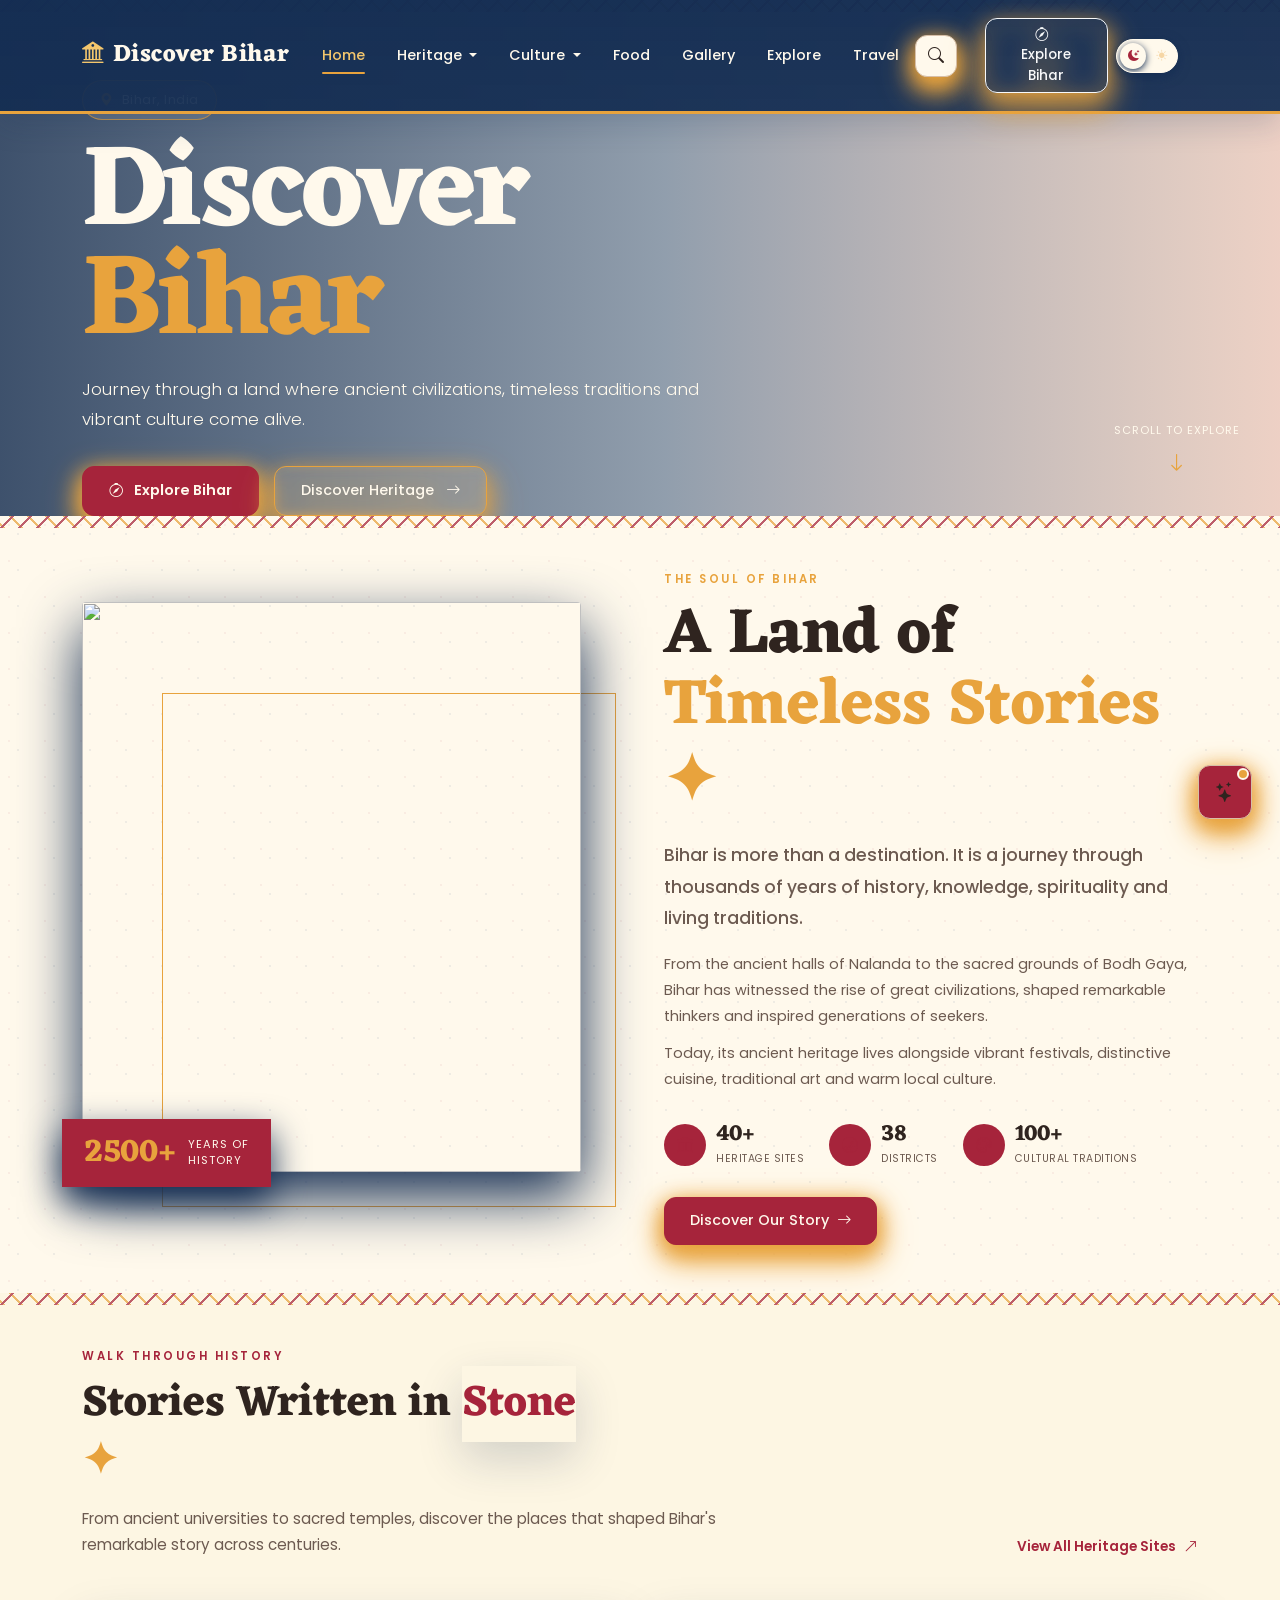
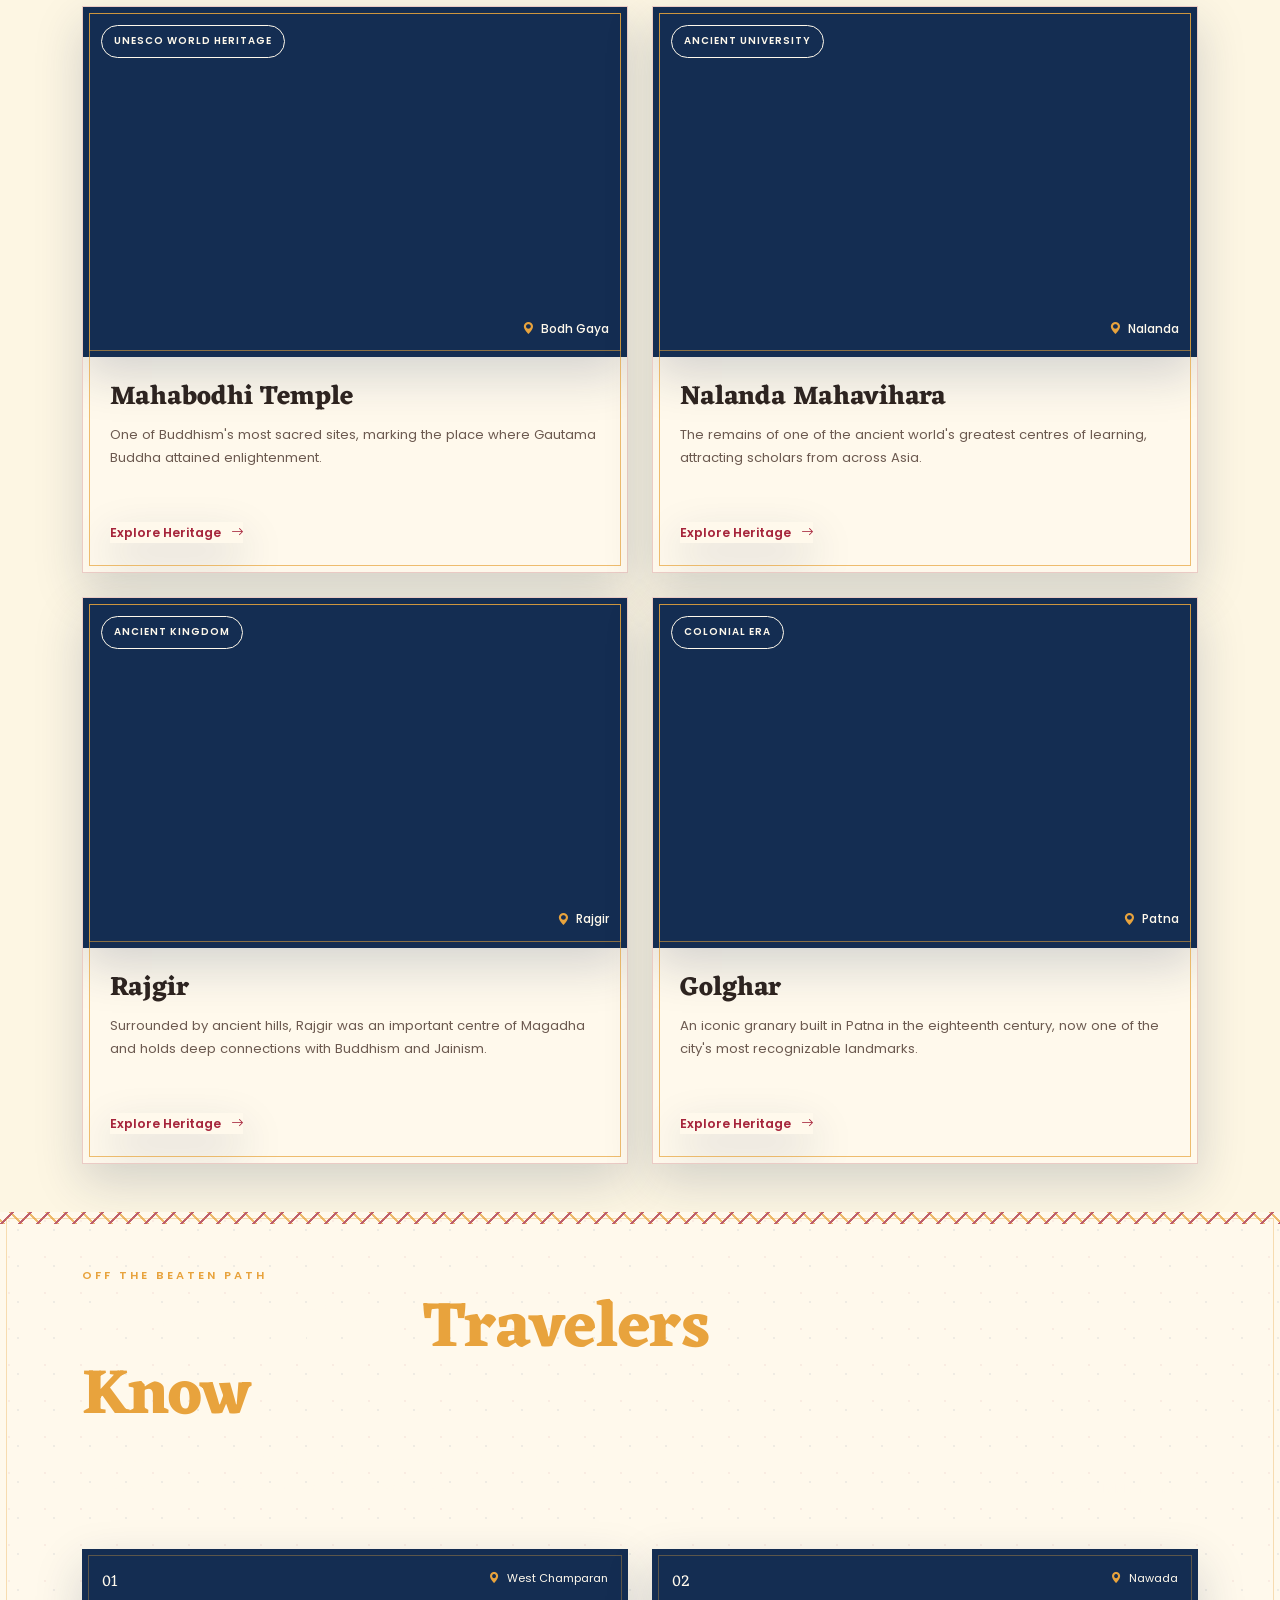
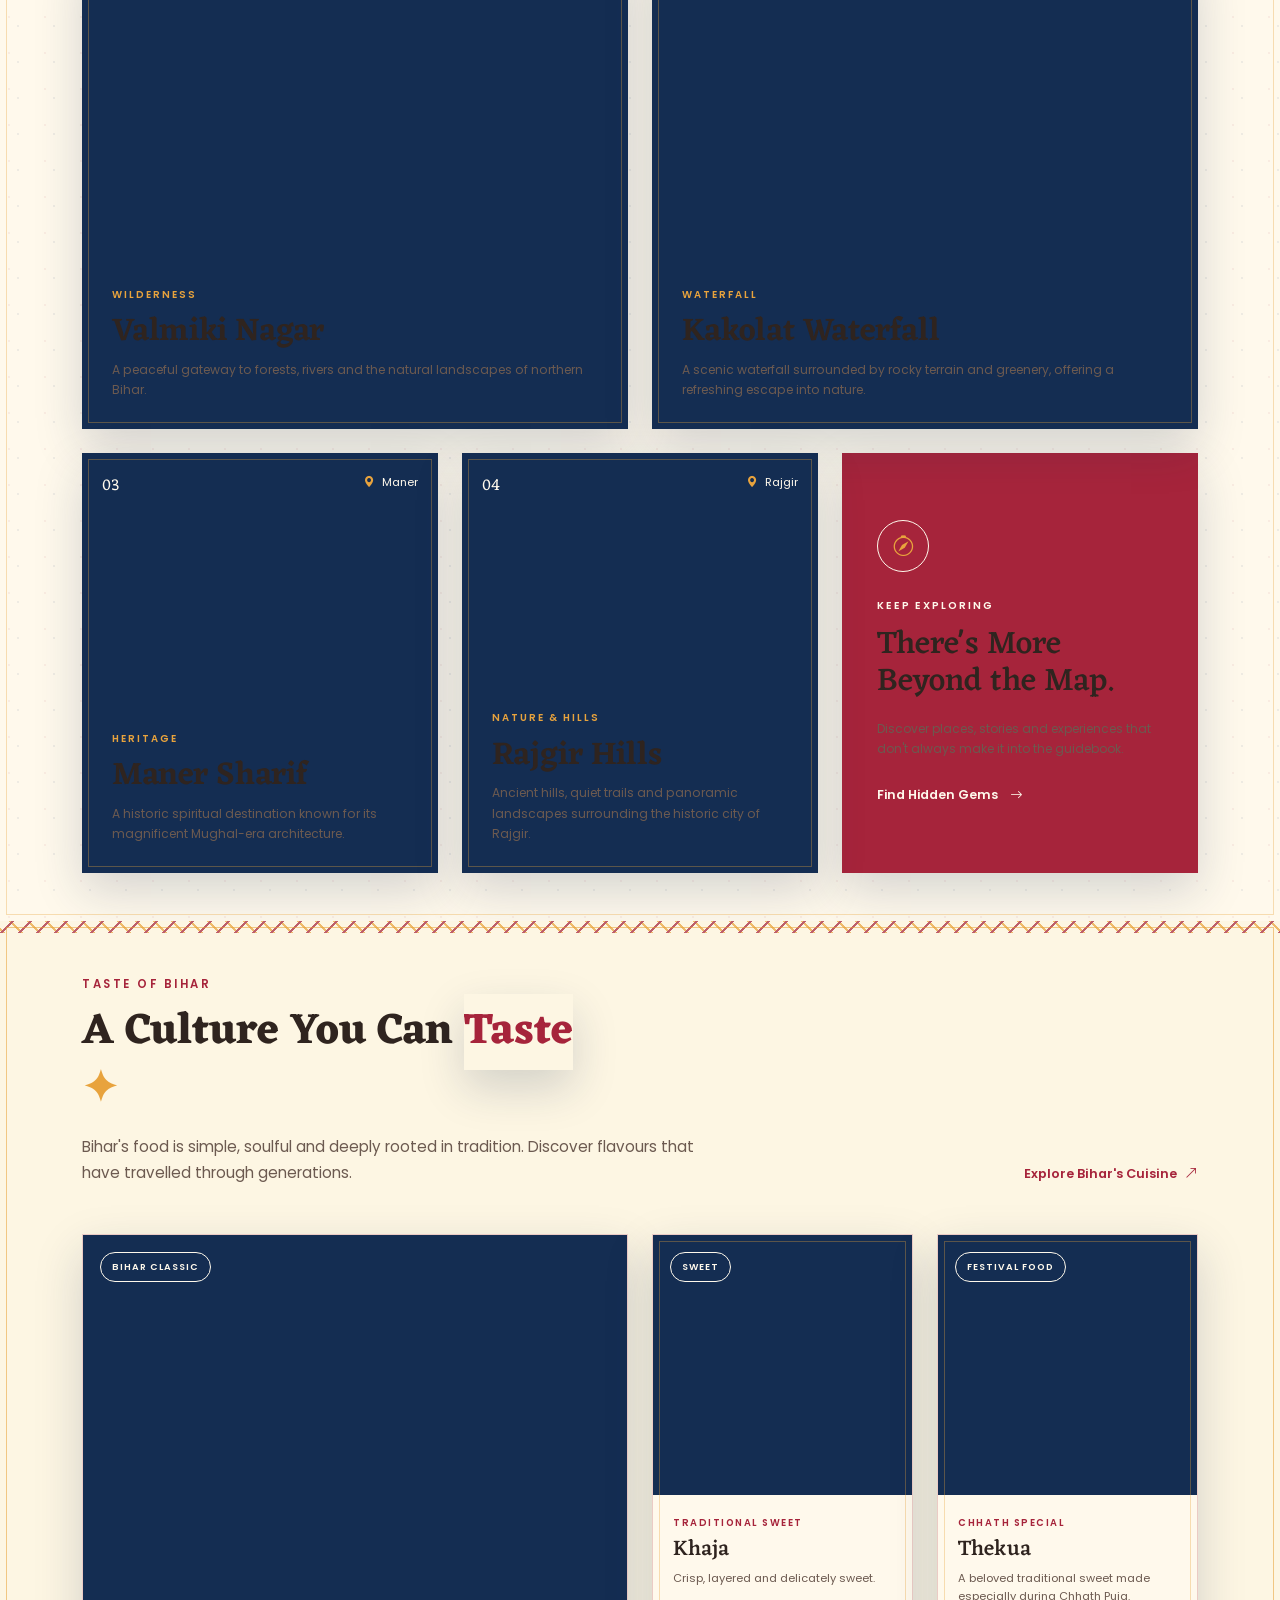
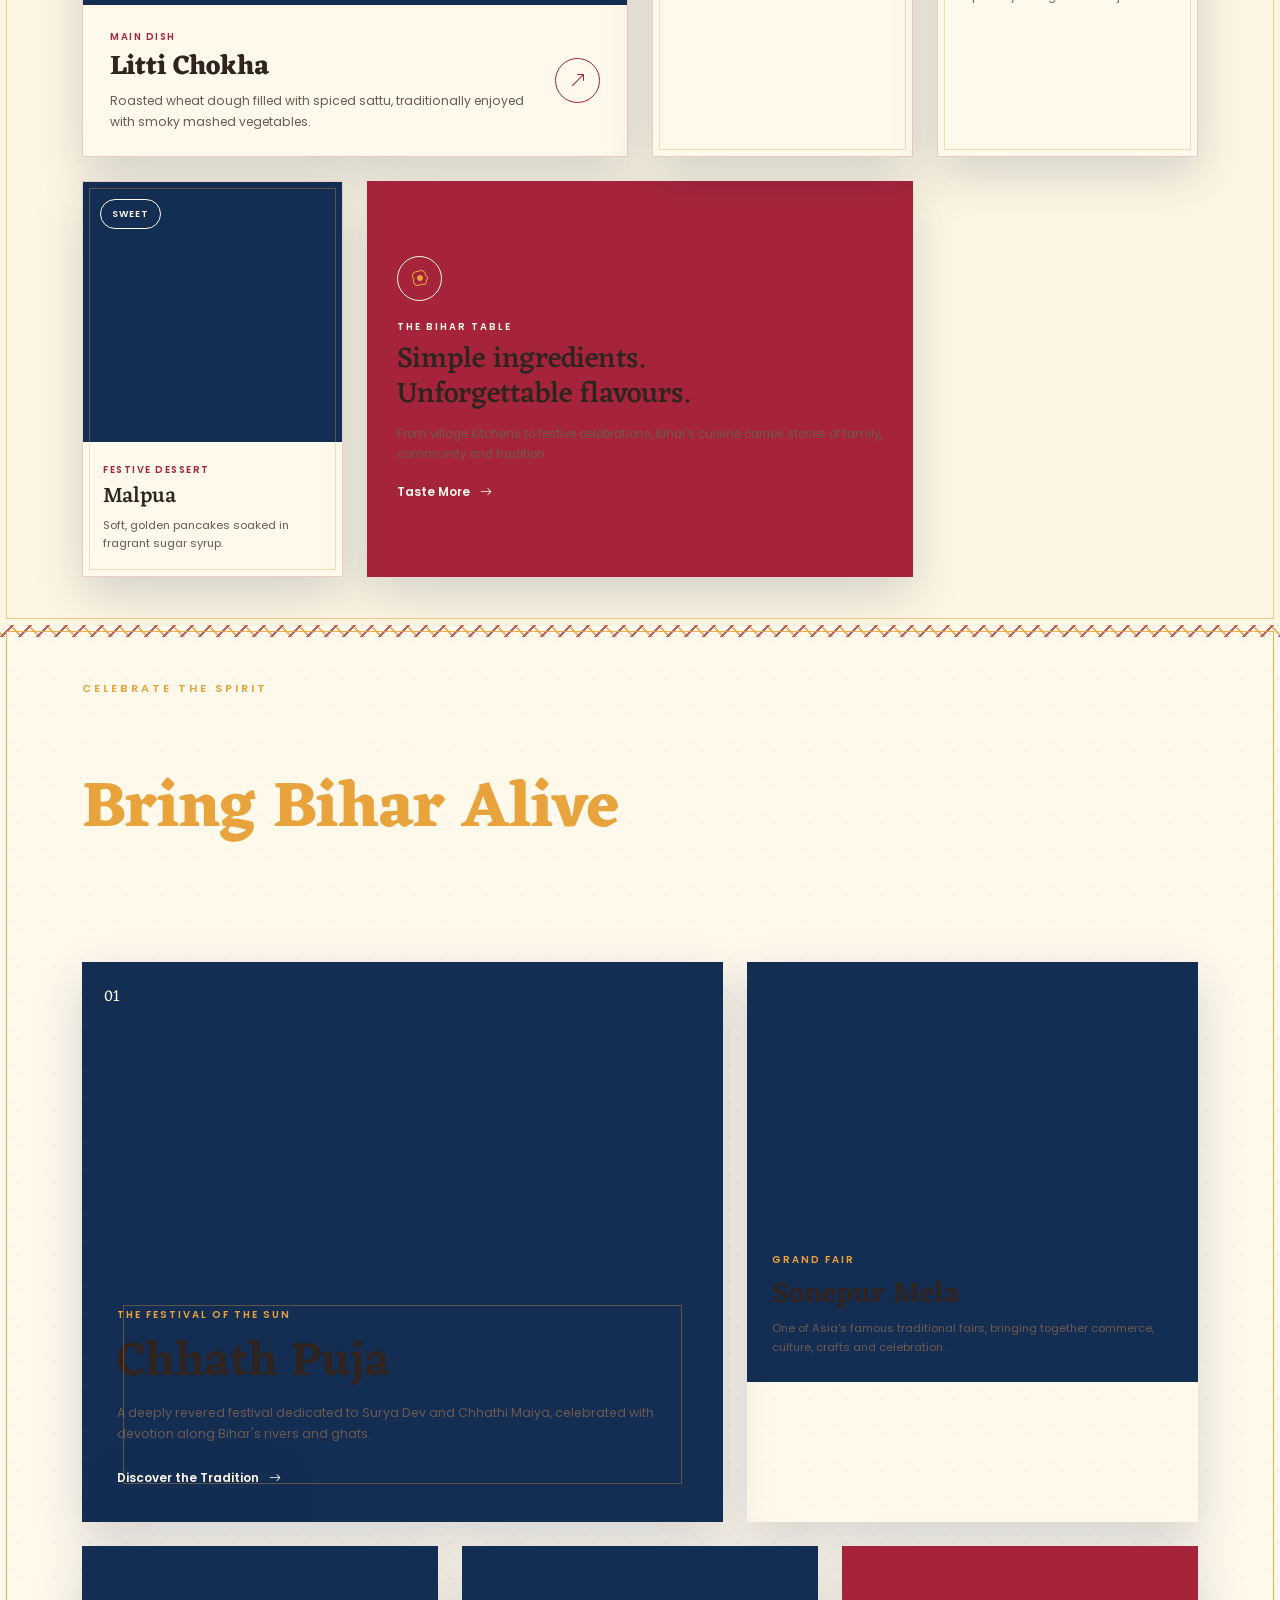
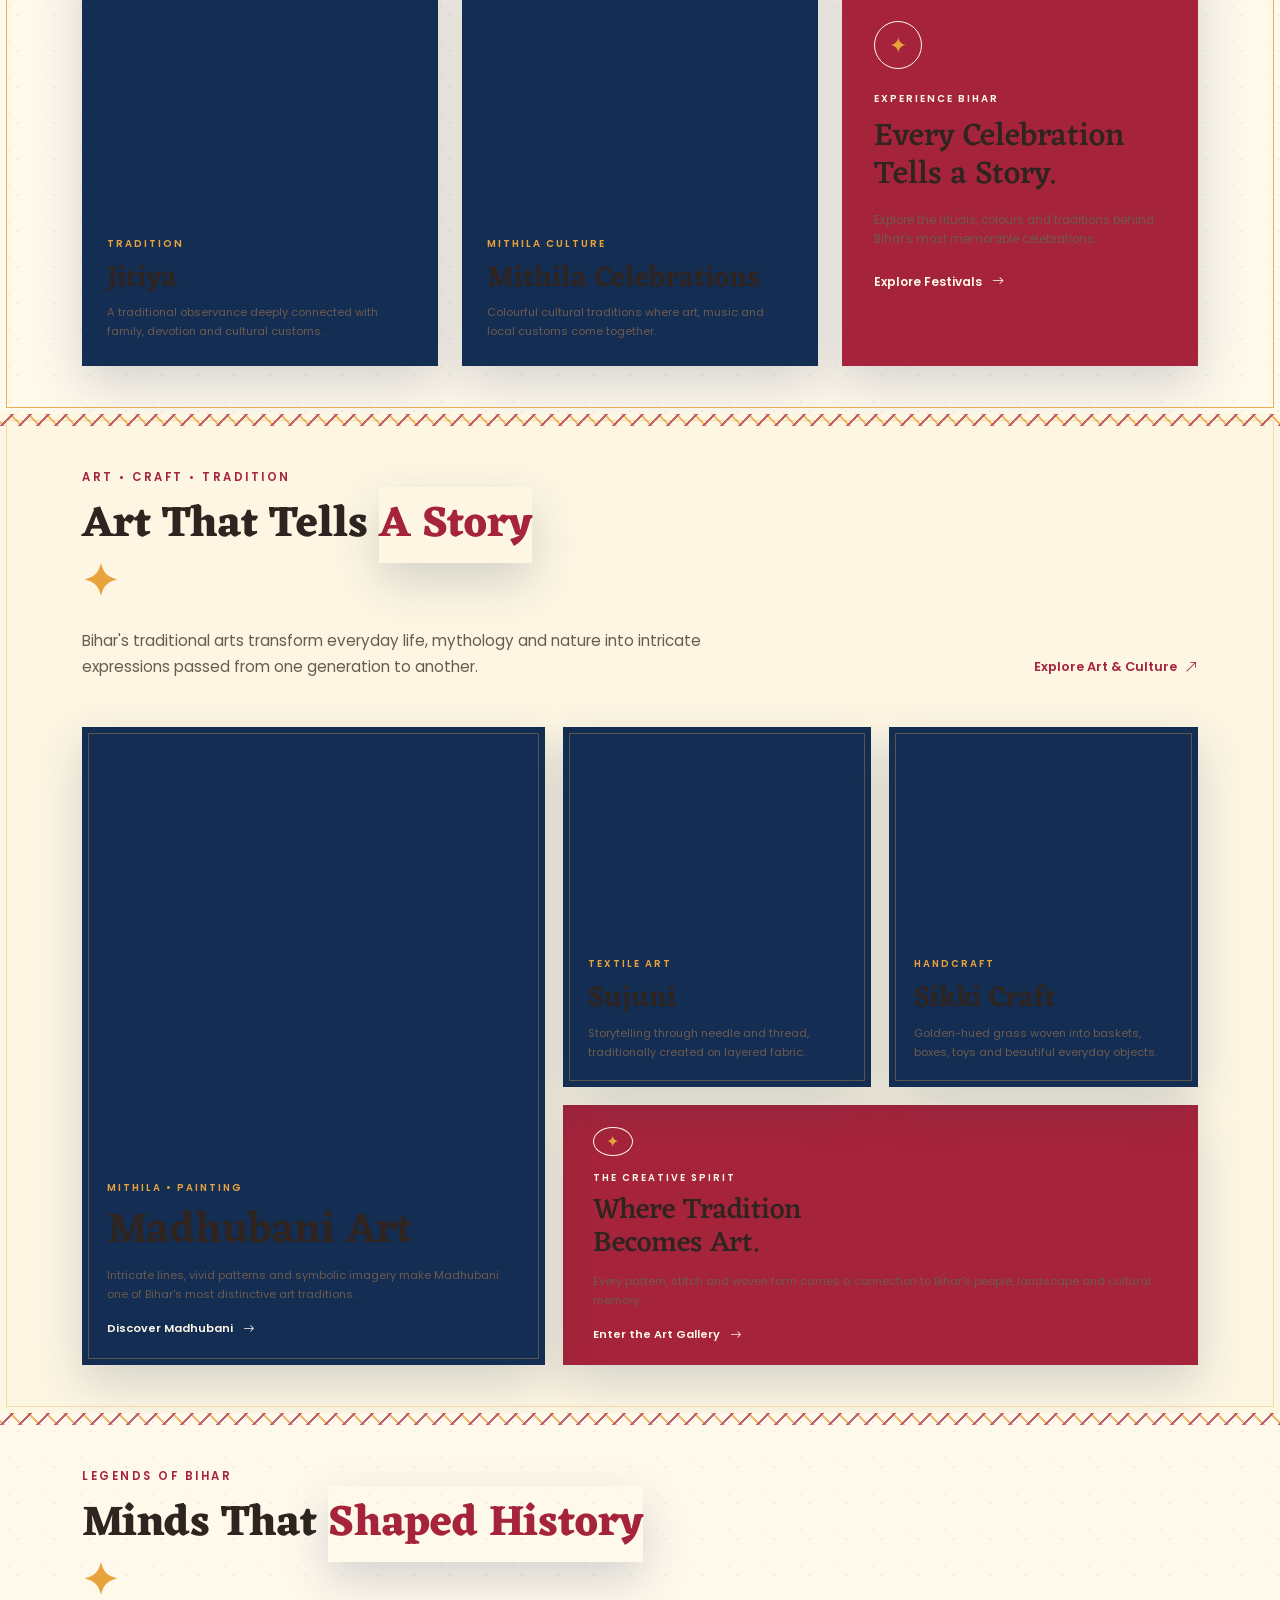
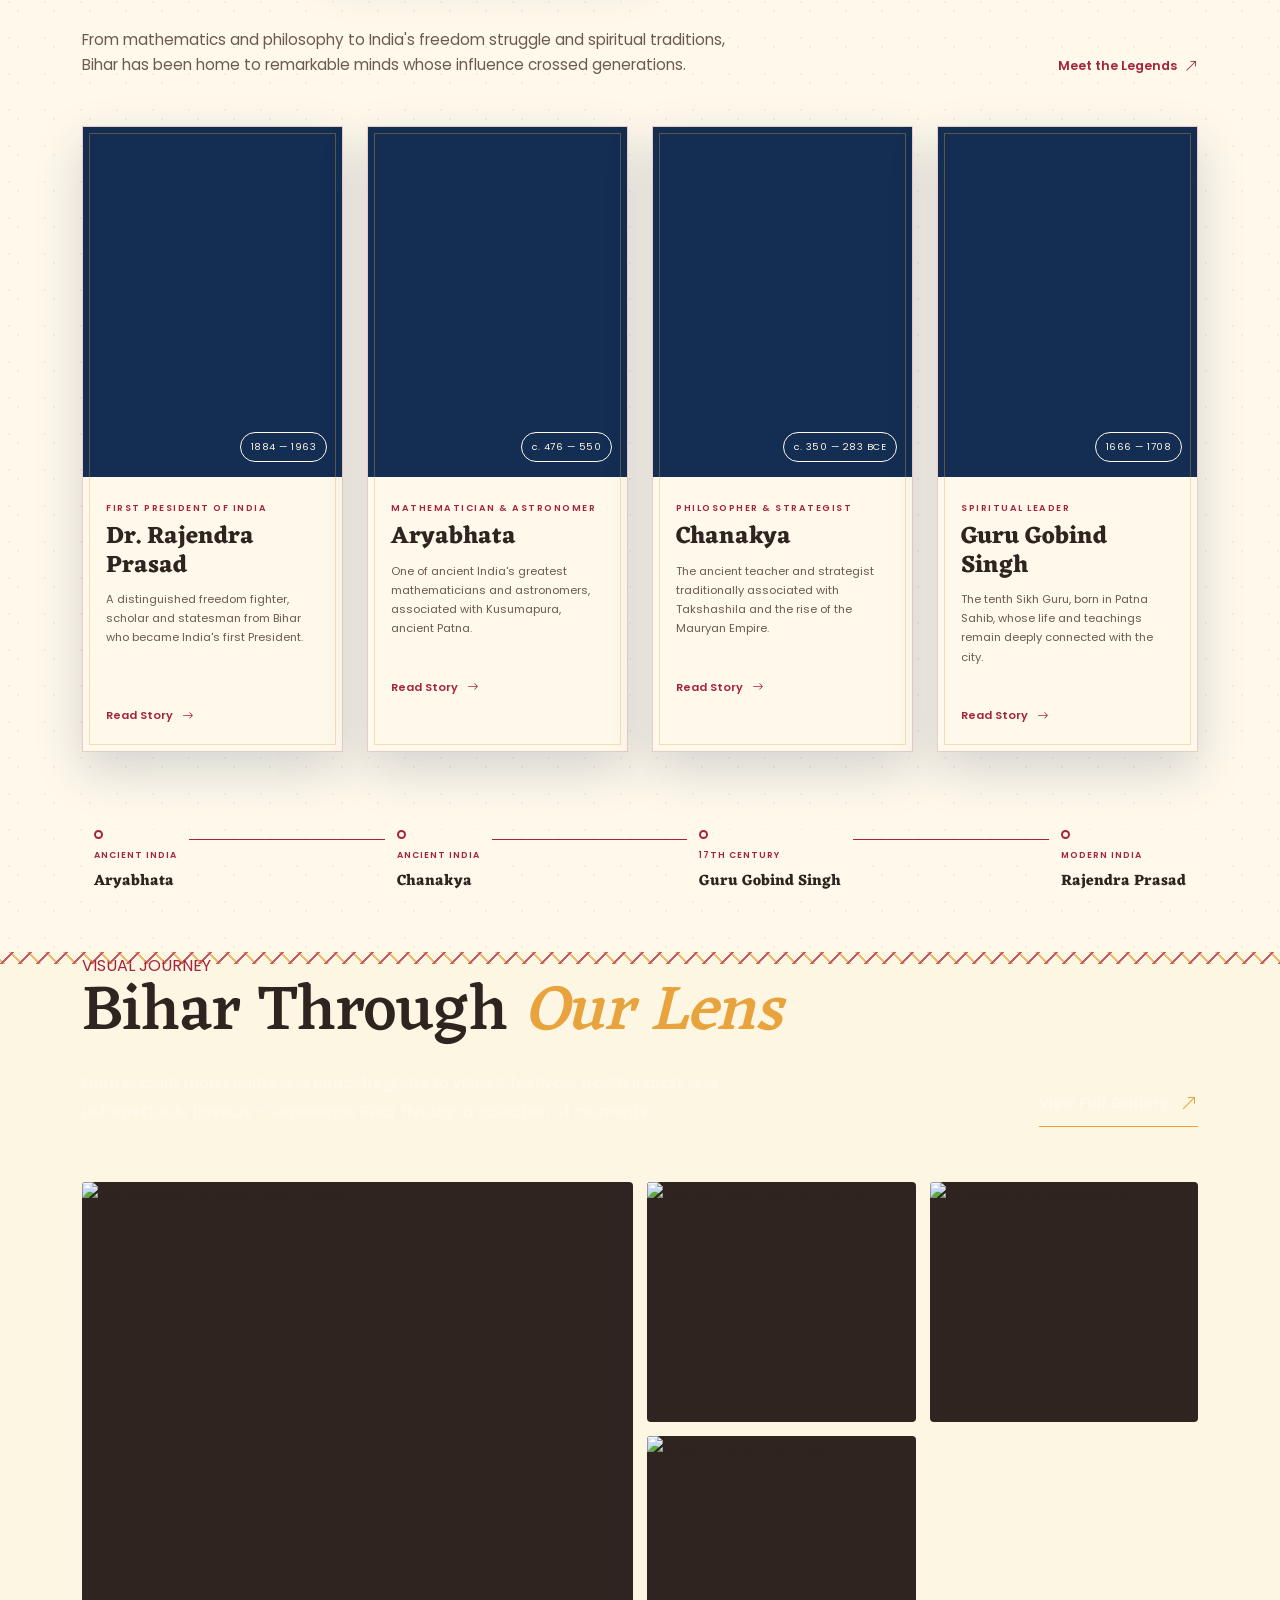
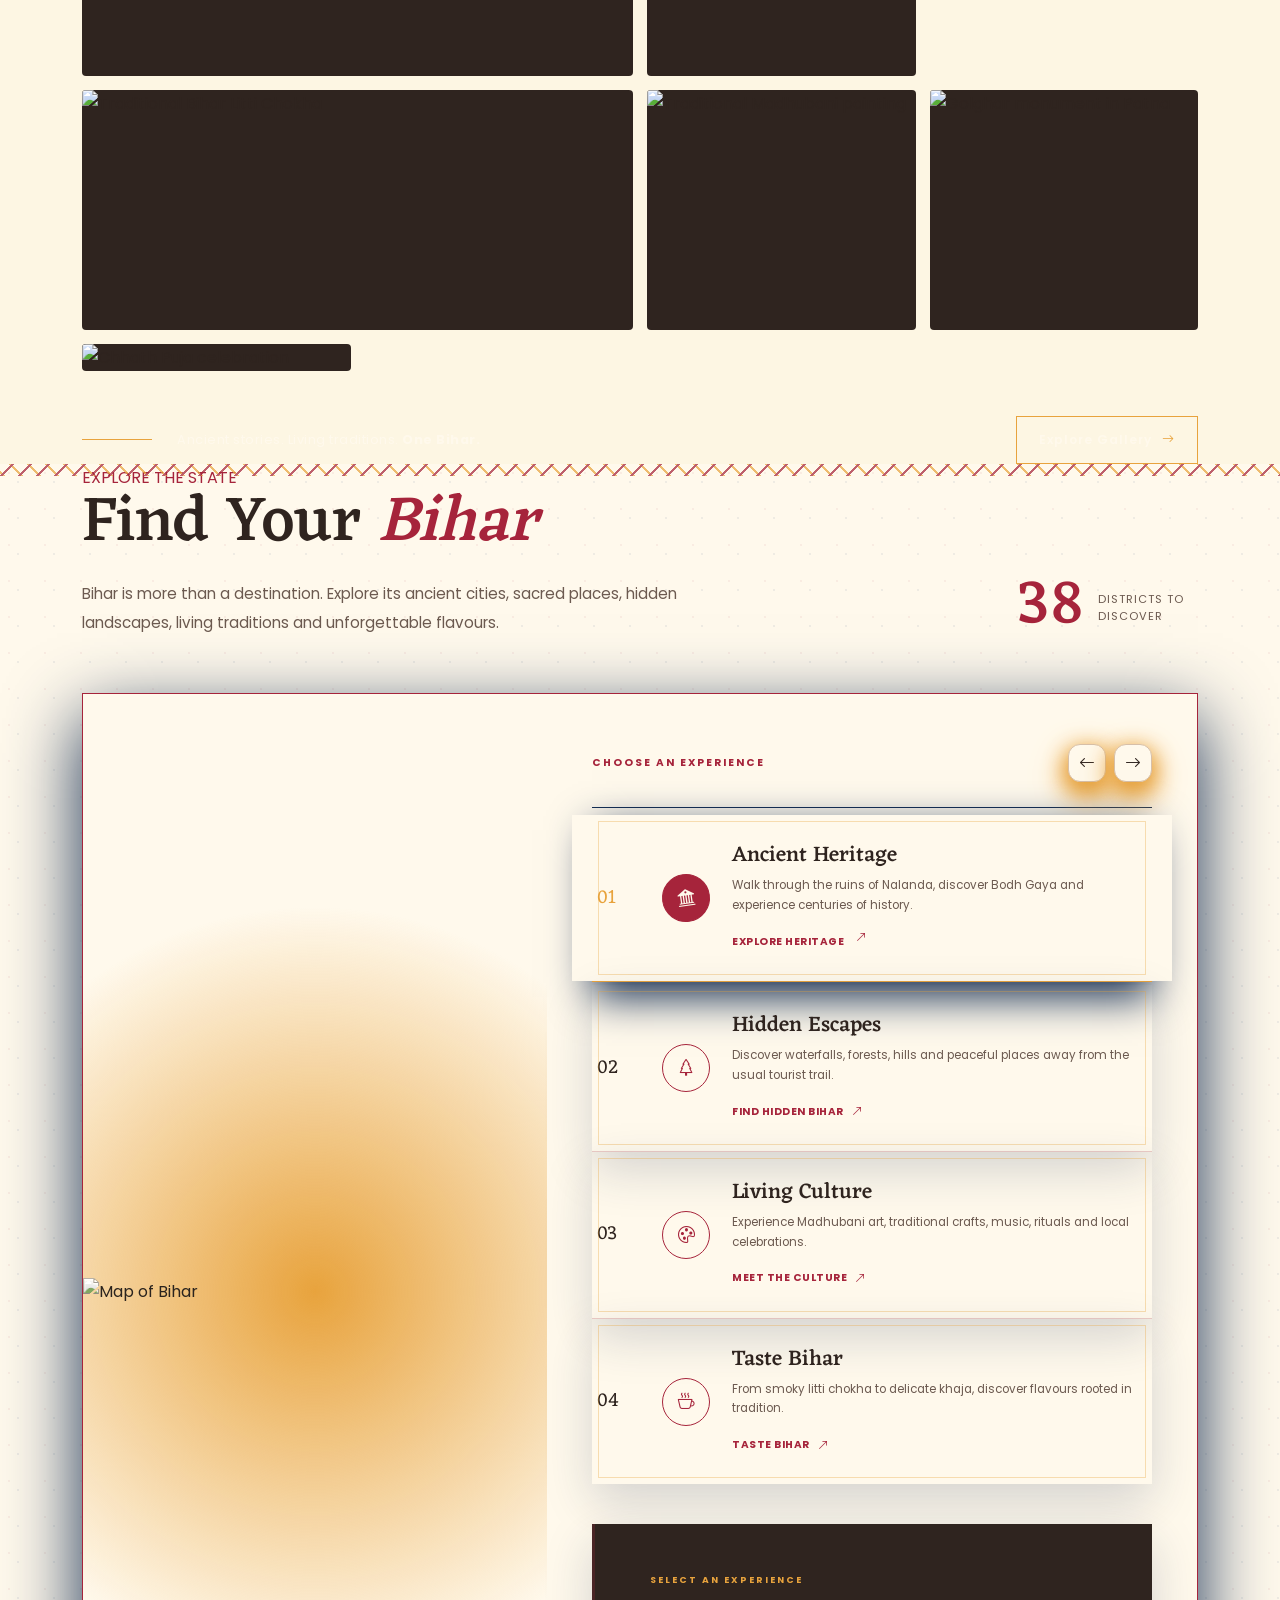
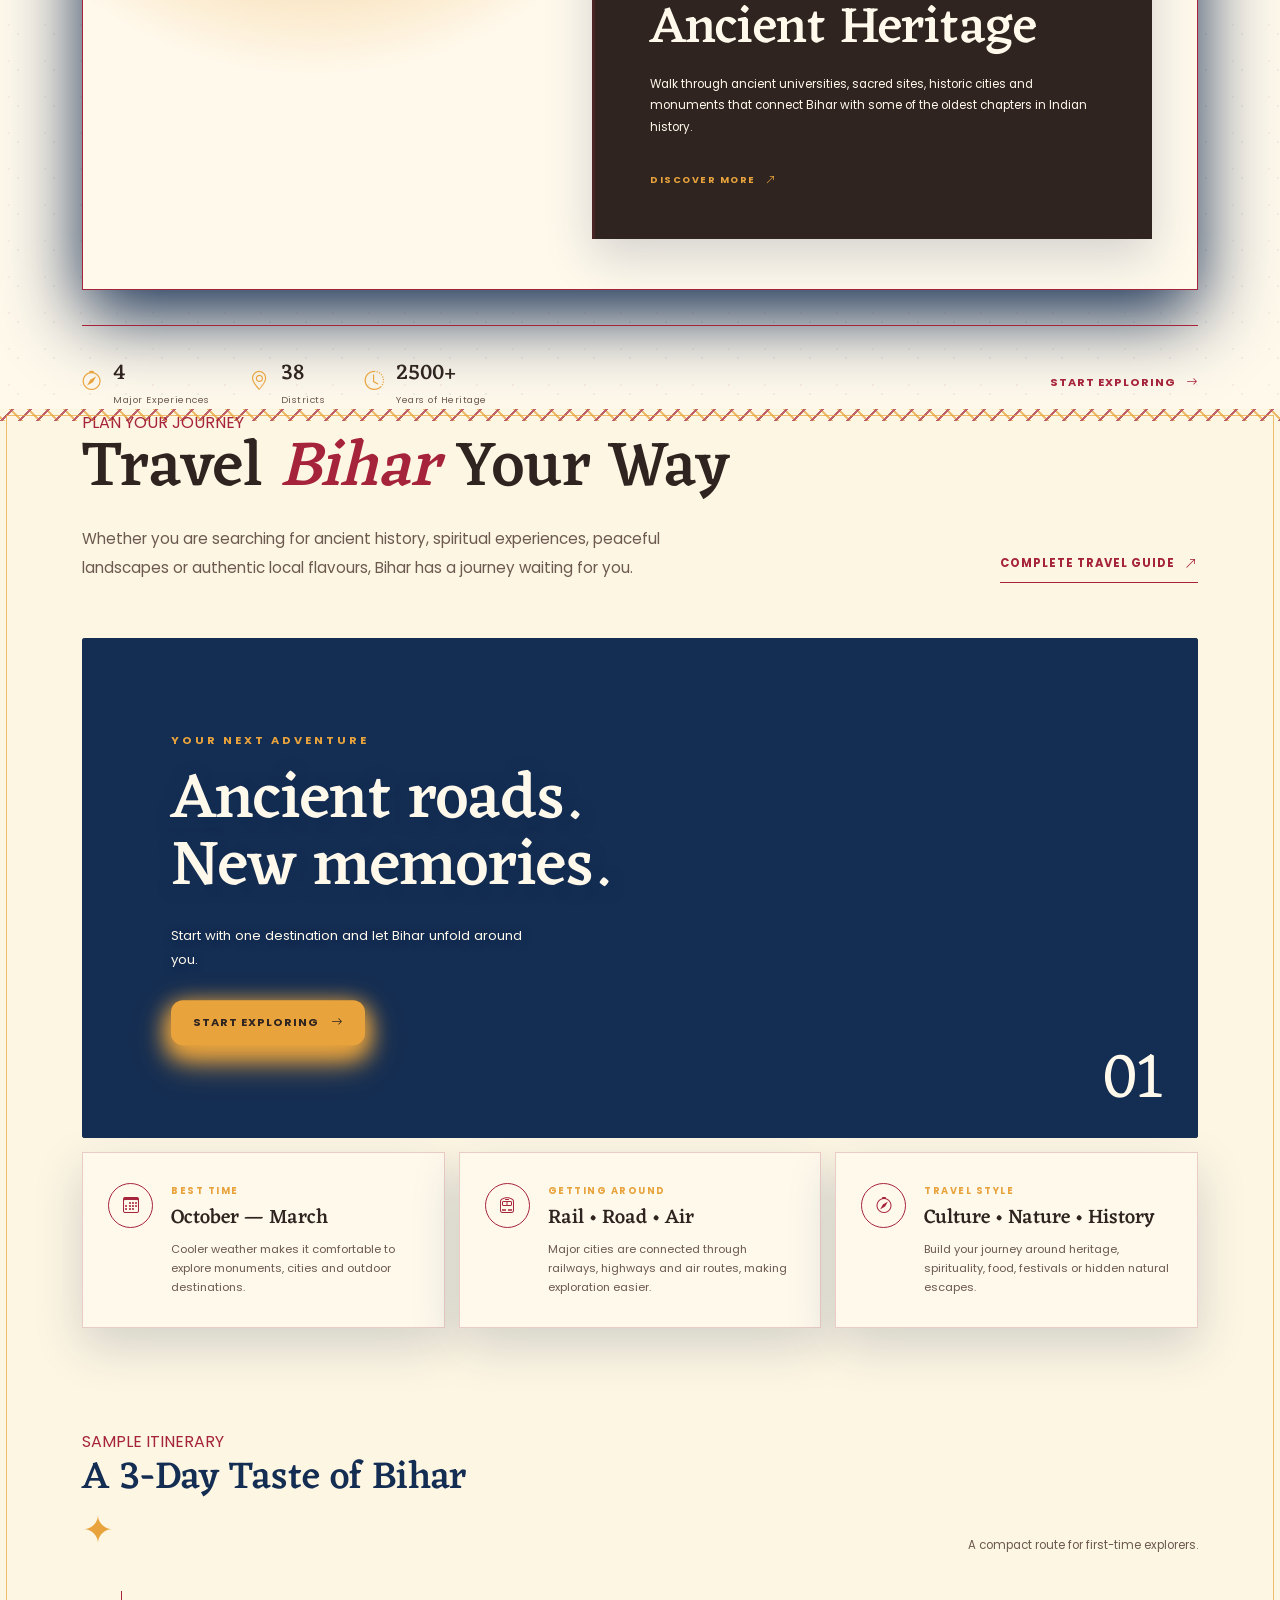
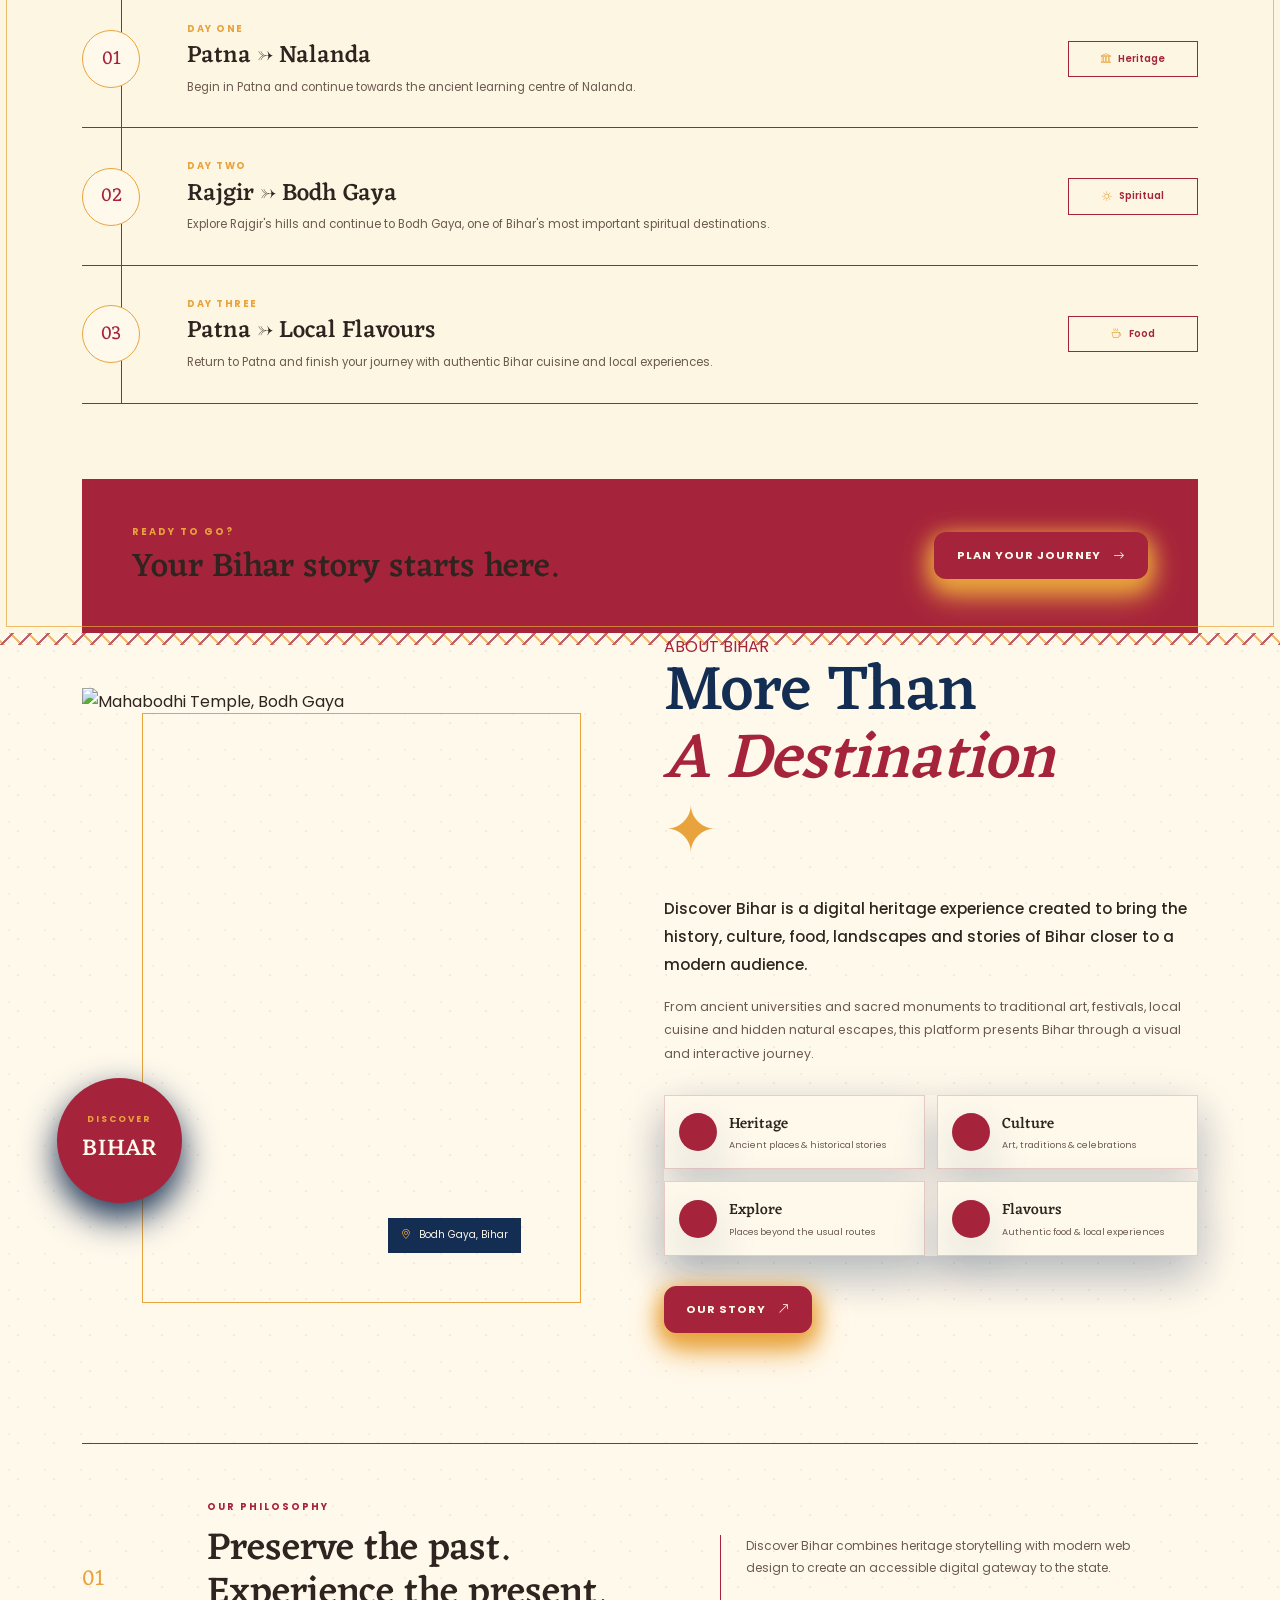
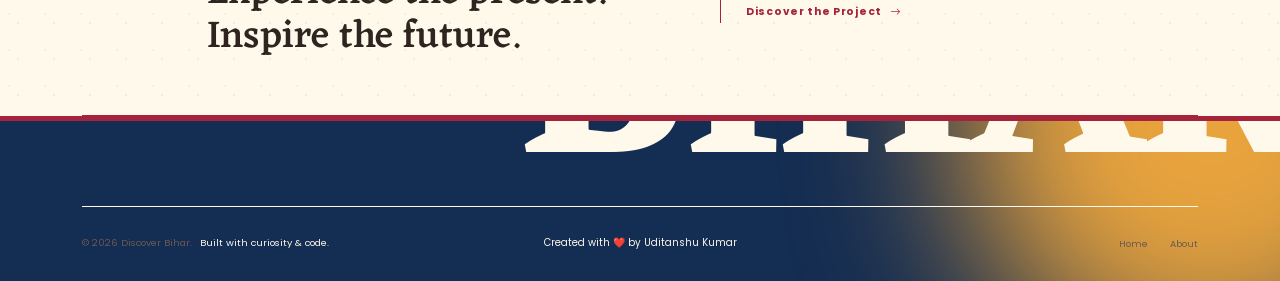
==== commit f8f78950: "fix: section contrast HTML injection [skip ci]" ====
--- a/index.html
+++ b/index.html
@@ -69,6 +69,7 @@
     <link rel="preconnect" href="https://fonts.googleapis.com">
     <link rel="preconnect" href="https://fonts.gstatic.com" crossorigin>
     <link href="https://fonts.googleapis.com/css2?family=Eczar:wght@400;500;600;700&family=Yatra+One&display=swap" rel="stylesheet">
+    <link rel="stylesheet" href="css/section-contrast.css">
 </head>
 
 <!-- ASK BIHAR AI CHATBOT -->
@@ -496,7 +497,7 @@
          HERO SECTION
     ========================================== -->
 
-        <section class="hero-section" id="hero">
+        <section class="section-auto" class="hero-section" id="hero">
 
             <!--
             IMAGE: Bihar Heritage / Mahabodhi Temple
@@ -623,7 +624,7 @@
         BIHAR INTRODUCTION
         ========================================== -->
 
-        <section class="about-bihar-section py-5">
+        <section class="section-auto" class="about-bihar-section py-5">
 
             <div class="container py-5">
 
@@ -779,7 +780,7 @@
         HISTORICAL PLACES
         ========================================== -->
 
-        <section class="historical-section py-5">
+        <section class="section-auto" class="historical-section py-5">
 
             <div class="container py-5">
 
@@ -1081,7 +1082,7 @@
      HIDDEN PLACES
 ========================================== -->
 
-        <section class="hidden-places-section py-5">
+        <section class="section-auto" class="hidden-places-section py-5">
 
             <div class="container py-5">
 
@@ -1403,7 +1404,7 @@
         LOCAL FOOD
         ========================================== -->
 
-        <section class="food-section py-5">
+        <section class="section-auto" class="food-section py-5">
 
             <div class="container py-5">
 
@@ -1685,7 +1686,7 @@
      FESTIVALS OF BIHAR
 ========================================== -->
 
-        <section class="festivals-section py-5">
+        <section class="section-auto" class="festivals-section py-5">
 
             <div class="container py-5">
 
@@ -1961,7 +1962,7 @@
      TRADITIONAL ART & CULTURE
 ========================================== -->
 
-        <section class="culture-section py-5">
+        <section class="section-auto" class="culture-section py-5">
 
             <div class="container py-5">
 
@@ -2178,7 +2179,7 @@
      FAMOUS PERSONALITIES
 ========================================== -->
 
-        <section class="personalities-section py-5">
+        <section class="section-auto" class="personalities-section py-5">
 
             <div class="container py-5">
 
@@ -2520,7 +2521,7 @@
         </section>
 
         <!-- Photo Gallery Section -->
-        <section class="gallery-section" id="gallery">
+        <section class="section-auto" class="gallery-section" id="gallery">
 
             <div class="container">
 
@@ -2714,7 +2715,7 @@
         </section>
 
         <!-- Explore Bihar Section -->
-        <section class="explore-section" id="explore">
+        <section class="section-auto" class="explore-section" id="explore">
 
             <div class="container">
 
@@ -3119,7 +3120,7 @@
 
 
         <!-- Travel Bihar Section -->
-        <section class="travel-section" id="travel">
+        <section class="section-auto" class="travel-section" id="travel">
 
             <div class="container">
 
@@ -3398,7 +3399,7 @@
         </section>
 
         <!-- About Bihar / About Project Section -->
-        <section class="about-project-section" id="about">
+        <section class="section-auto" class="about-project-section" id="about">
 
             <div class="container">
 
@@ -3831,6 +3832,7 @@
     </a>
 
 
+    <script src="js/section-theme.js"></script>
 </body>
 
 </html>
--- a/css/madhubani-theme.css
+++ b/css/madhubani-theme.css
@@ -1,3 +1,41 @@
+
+/* =========================================================
+   THEME TOKENS — centralized light/dark color system
+   ========================================================= */
+:root {
+    --theme-text-primary: #2F241F;
+    --theme-text-secondary: #6C5A50;
+    --theme-text-on-dark: #FFF9EC;
+    --theme-bg-primary: #FDF6E3;
+    --theme-bg-secondary: #FFF9EC;
+    --theme-bg-dark: #142D52;
+    --theme-border: #D7BFA8;
+    --theme-border-strong: #A6243B;
+    --theme-accent: #A6243B;
+    --theme-accent-2: #E8A33D;
+    --theme-link: #1C3F72;
+    --theme-icon: #A6243B;
+    --theme-shadow: rgba(20,45,82,.18);
+    --theme-overlay: rgba(20,45,82,.78);
+    --theme-white: #FFFDF7;
+    --theme-black: #2F241F;
+}
+[data-theme="dark"],[data-bs-theme="dark"],.dark-mode,.dark,body.dark {
+    --theme-text-primary:#FDF6E3; --theme-text-secondary:#E8D8C8; --theme-text-on-dark:#FFF9EC;
+    --theme-bg-primary:#121820; --theme-bg-secondary:#1C2430; --theme-bg-dark:#0C1624;
+    --theme-border:#44505F; --theme-border-strong:#D46A7E; --theme-accent:#D46A7E;
+    --theme-accent-2:#F0C56B; --theme-link:#8DB7FF; --theme-icon:#F0C56B;
+    --theme-shadow:rgba(0,0,0,.45); --theme-overlay:rgba(0,0,0,.72); --theme-white:#FDF6E3; --theme-black:#FDF6E3;
+}
+@media (prefers-color-scheme: dark) {
+    :root:not([data-theme="light"]) {
+        --theme-text-primary:#FDF6E3; --theme-text-secondary:#E8D8C8; --theme-text-on-dark:#FFF9EC;
+        --theme-bg-primary:#121820; --theme-bg-secondary:#1C2430; --theme-bg-dark:#0C1624;
+        --theme-border:#44505F; --theme-border-strong:#D46A7E; --theme-accent:#D46A7E;
+        --theme-accent-2:#F0C56B; --theme-link:#8DB7FF; --theme-icon:#F0C56B;
+        --theme-shadow:rgba(0,0,0,.45); --theme-overlay:rgba(0,0,0,.72); --theme-white:#FDF6E3; --theme-black:#FDF6E3;
+    }
+}
 
 /* =========================================================
    THEME TOKENS — centralized light/dark color system
@@ -240,3 +278,17 @@
 td { color:var(--theme-text-primary); background-color:var(--theme-bg-primary); }
 [role="tooltip"],.tooltip,.popover,.modal-content,.dropdown-menu { color:var(--theme-text-primary); background-color:var(--theme-bg-secondary); border-color:var(--theme-border); }
 
+/* =========================================================
+   THEME SAFETY — high-risk contrast surfaces
+   ========================================================= */
+html, body { background-color:var(--theme-bg-primary); color:var(--theme-text-primary); }
+input,textarea,select,button { color:var(--theme-text-primary); background-color:var(--theme-bg-secondary); border-color:var(--theme-border); }
+input::placeholder,textarea::placeholder { color:var(--theme-text-secondary); opacity:1; }
+input:disabled,textarea:disabled,select:disabled,button:disabled { color:var(--theme-text-secondary); background-color:var(--theme-bg-secondary); border-color:var(--theme-border); opacity:.78; }
+a { color:var(--theme-link); }
+code,pre,kbd,samp { color:var(--theme-text-primary); background-color:var(--theme-bg-secondary); border-color:var(--theme-border); }
+table,thead,tbody,tr,th,td { border-color:var(--theme-border); }
+th { color:var(--theme-text-primary); background-color:var(--theme-bg-secondary); }
+td { color:var(--theme-text-primary); background-color:var(--theme-bg-primary); }
+[role="tooltip"],.tooltip,.popover,.modal-content,.dropdown-menu { color:var(--theme-text-primary); background-color:var(--theme-bg-secondary); border-color:var(--theme-border); }
+
--- a/css/section-contrast.css
+++ b/css/section-contrast.css
@@ -0,0 +1,34 @@
+:root {
+    --section-muted-light-bg: #6B5A47;
+    --section-accent-light-bg: #7D1A2D;
+    --section-muted-dark-bg: #FFF9EC;
+    --section-accent-dark-bg: #F0C56B;
+}
+:is([data-theme="dark"],[data-bs-theme="dark"],.dark-mode,.dark,body.dark) .section-light { color:var(--section-muted-light-bg)!important; }
+:is([data-theme="dark"],[data-bs-theme="dark"],.dark-mode,.dark,body.dark) .section-light h1,
+:is([data-theme="dark"],[data-bs-theme="dark"],.dark-mode,.dark,body.dark) .section-light h2,
+:is([data-theme="dark"],[data-bs-theme="dark"],.dark-mode,.dark,body.dark) .section-light h3,
+:is([data-theme="dark"],[data-bs-theme="dark"],.dark-mode,.dark,body.dark) .section-light h4,
+:is([data-theme="dark"],[data-bs-theme="dark"],.dark-mode,.dark,body.dark) .section-light h5,
+:is([data-theme="dark"],[data-bs-theme="dark"],.dark-mode,.dark,body.dark) .section-light h6 { color:var(--section-muted-light-bg)!important; opacity:1!important; }
+:is([data-theme="dark"],[data-bs-theme="dark"],.dark-mode,.dark,body.dark) .section-light h1 span,
+:is([data-theme="dark"],[data-bs-theme="dark"],.dark-mode,.dark,body.dark) .section-light h2 span,
+:is([data-theme="dark"],[data-bs-theme="dark"],.dark-mode,.dark,body.dark) .section-light h1 em,
+:is([data-theme="dark"],[data-bs-theme="dark"],.dark-mode,.dark,body.dark) .section-light h2 em,
+:is([data-theme="dark"],[data-bs-theme="dark"],.dark-mode,.dark,body.dark) .section-light .section-label,
+:is([data-theme="dark"],[data-bs-theme="dark"],.dark-mode,.dark,body.dark) .section-light .section-eyebrow,
+:is([data-theme="dark"],[data-bs-theme="dark"],.dark-mode,.dark,body.dark) .section-light [class*="view-link"],
+:is([data-theme="dark"],[data-bs-theme="dark"],.dark-mode,.dark,body.dark) .section-light .view-all-link { color:var(--section-accent-light-bg)!important; }
+:is([data-theme="dark"],[data-bs-theme="dark"],.dark-mode,.dark,body.dark) .section-light p,
+:is([data-theme="dark"],[data-bs-theme="dark"],.dark-mode,.dark,body.dark) .section-light .text-muted,
+:is([data-theme="dark"],[data-bs-theme="dark"],.dark-mode,.dark,body.dark) .section-light .section-subtitle,
+:is([data-theme="dark"],[data-bs-theme="dark"],.dark-mode,.dark,body.dark) .section-light .philosophy-text,
+:is([data-theme="dark"],[data-bs-theme="dark"],.dark-mode,.dark,body.dark) .section-light .philosophy-text p,
+:is([data-theme="dark"],[data-bs-theme="dark"],.dark-mode,.dark,body.dark) .section-light .about-project-lead { color:var(--section-muted-light-bg)!important; opacity:1!important; }
+:is([data-theme="dark"],[data-bs-theme="dark"],.dark-mode,.dark,body.dark) .section-light .philosophy-content h3,
+:is([data-theme="dark"],[data-bs-theme="dark"],.dark-mode,.dark,body.dark) .section-light .philosophy-content h3 em { color:var(--theme-text-primary)!important; opacity:1!important; }
+.section-dark .hero-scroll,.section-dark .history-hero-scroll,.section-dark .about-hero-scroll { color:var(--section-muted-dark-bg)!important; }
+.section-dark .hero-scroll i,.section-dark .history-hero-scroll i,.section-dark .about-hero-scroll i { color:var(--section-accent-dark-bg)!important; }
+:is([data-theme="dark"],[data-bs-theme="dark"],.dark-mode,.dark,body.dark) .section-light .hero-scroll,
+:is([data-theme="dark"],[data-bs-theme="dark"],.dark-mode,.dark,body.dark) .section-light .history-hero-scroll,
+:is([data-theme="dark"],[data-bs-theme="dark"],.dark-mode,.dark,body.dark) .section-light .about-hero-scroll { color:var(--section-accent-light-bg)!important; }
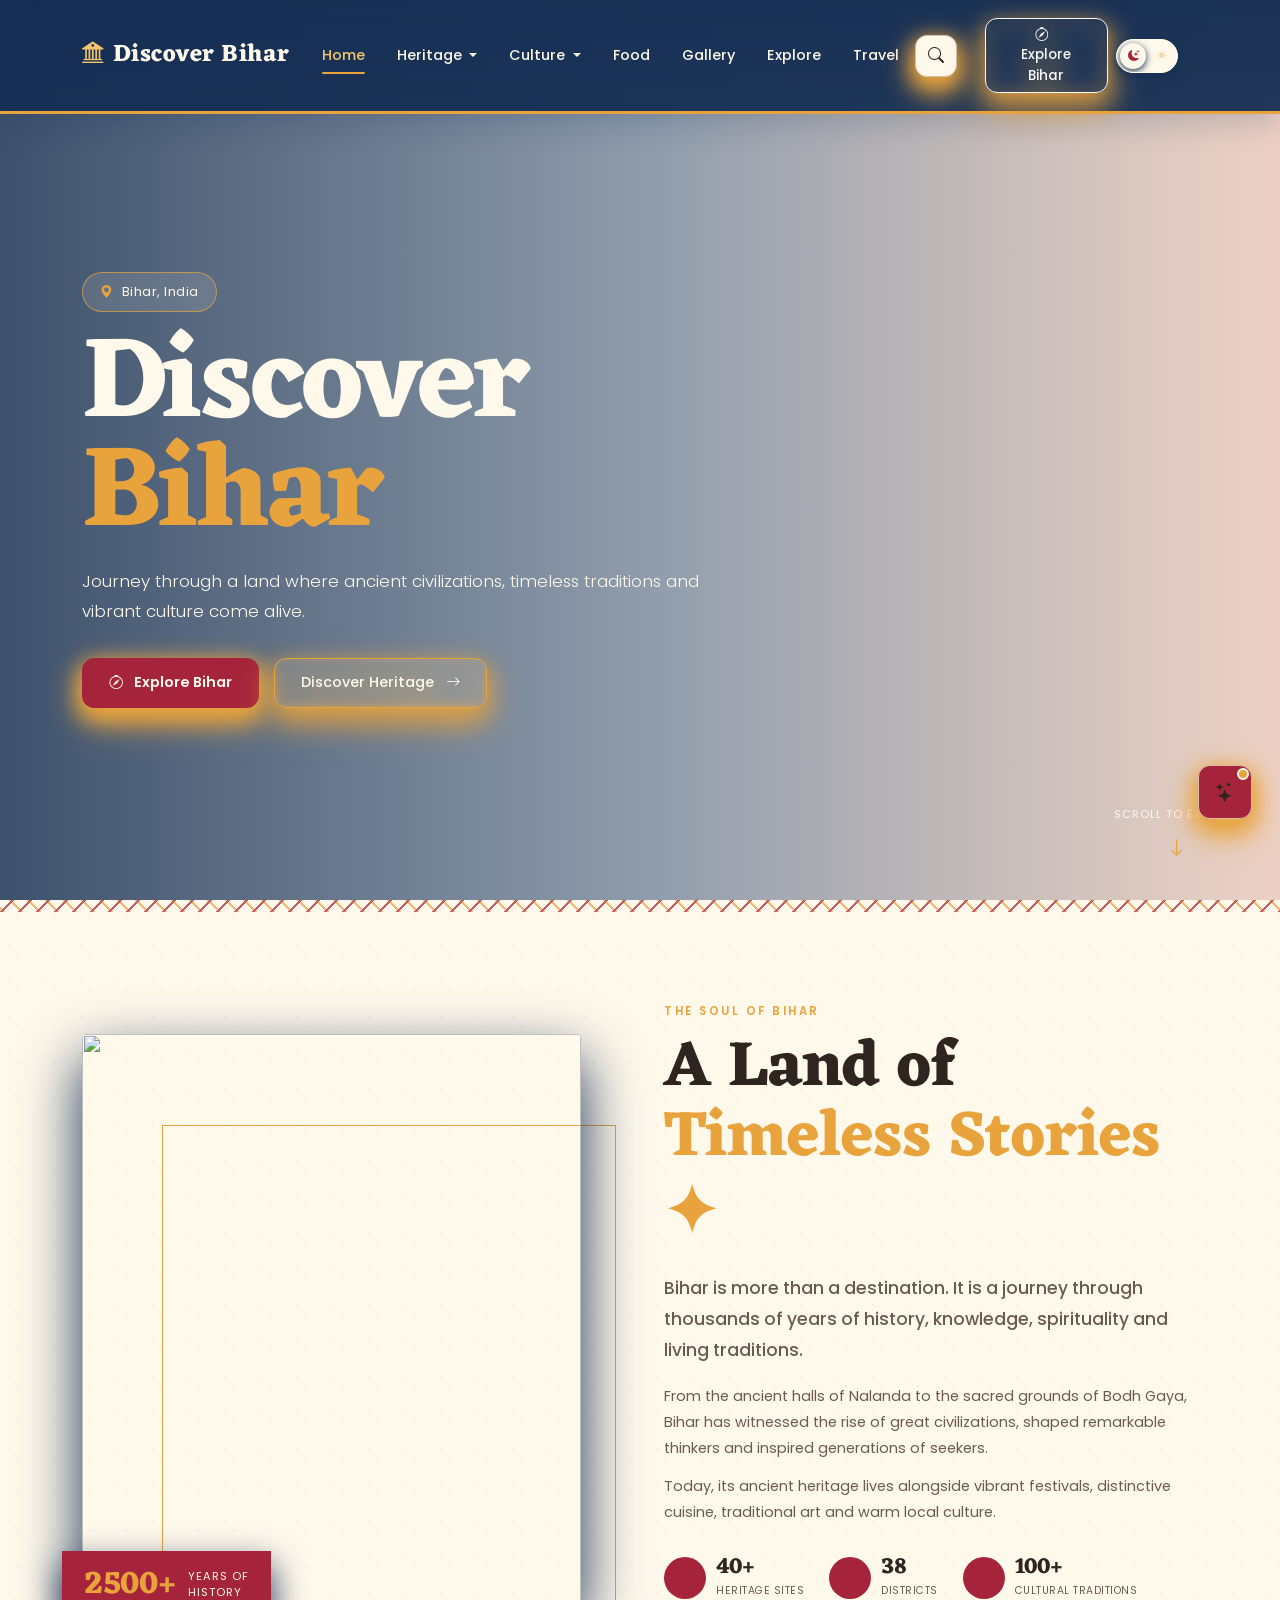
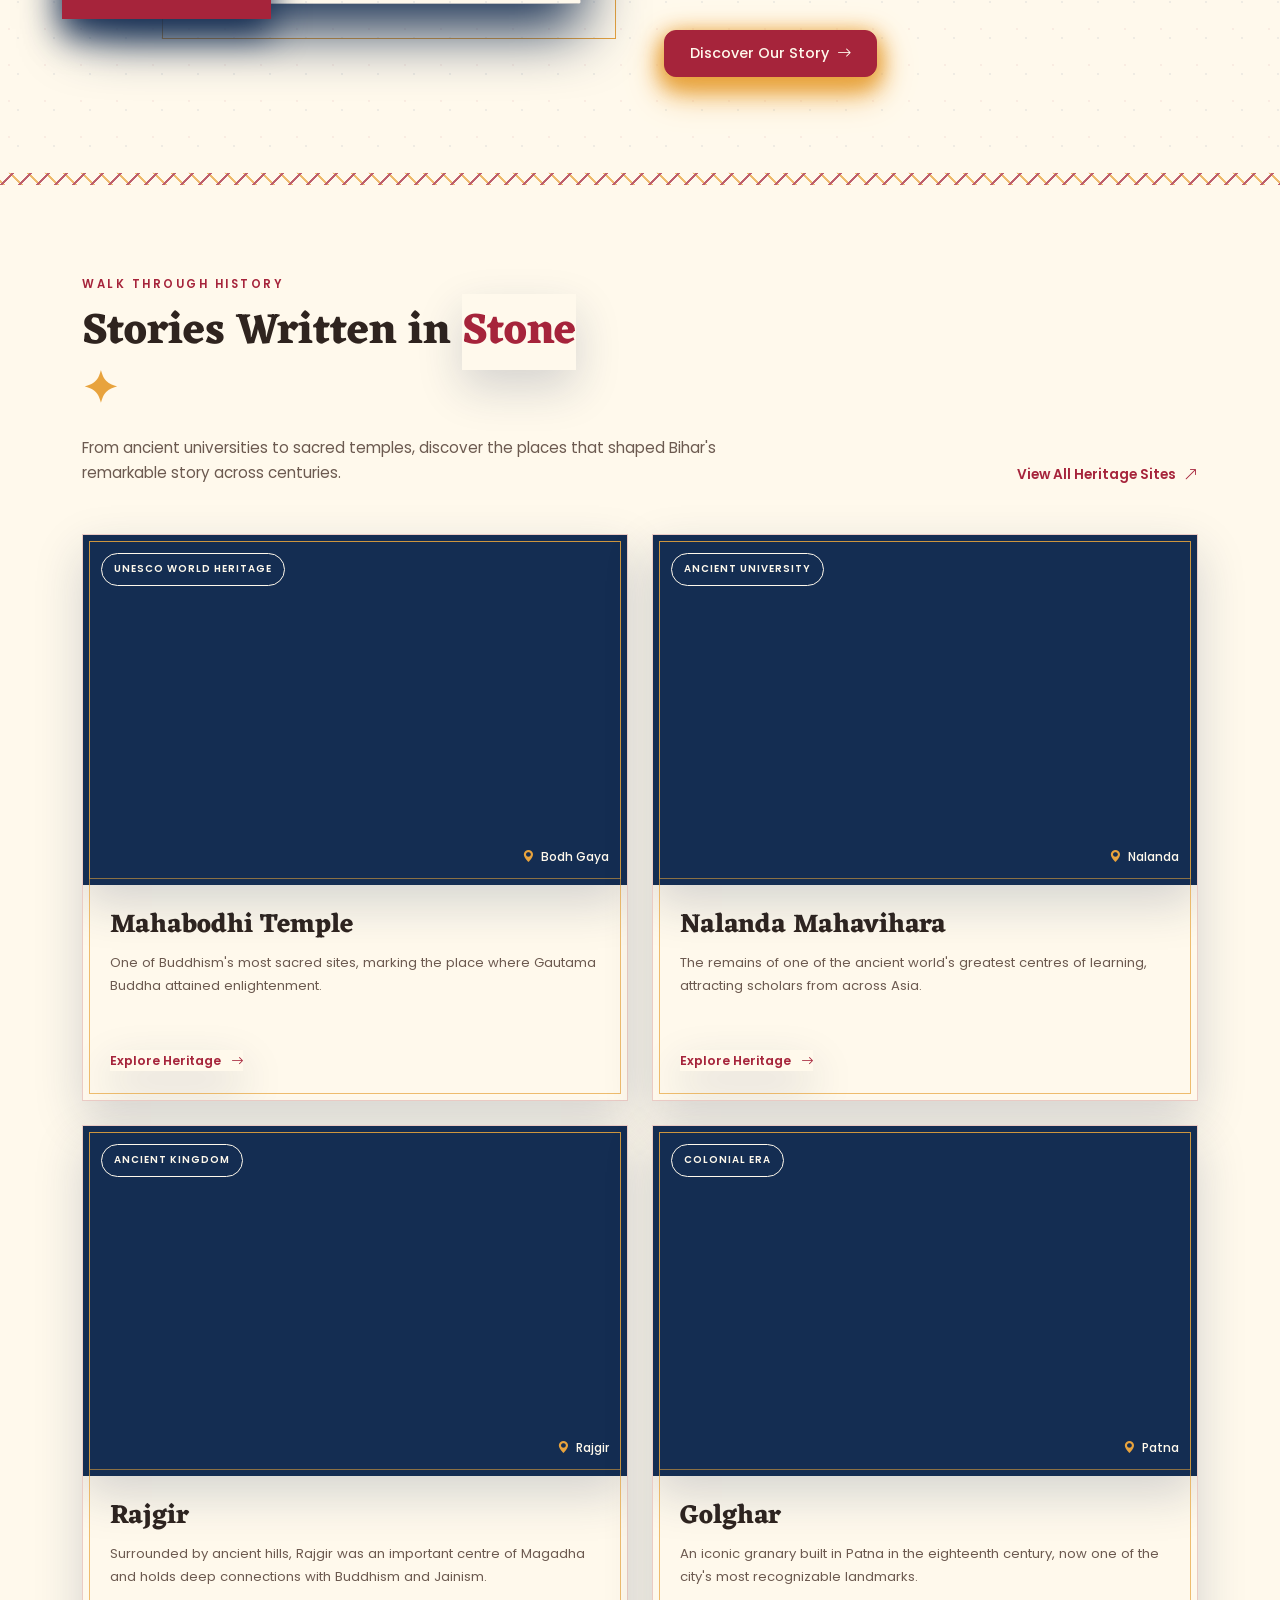
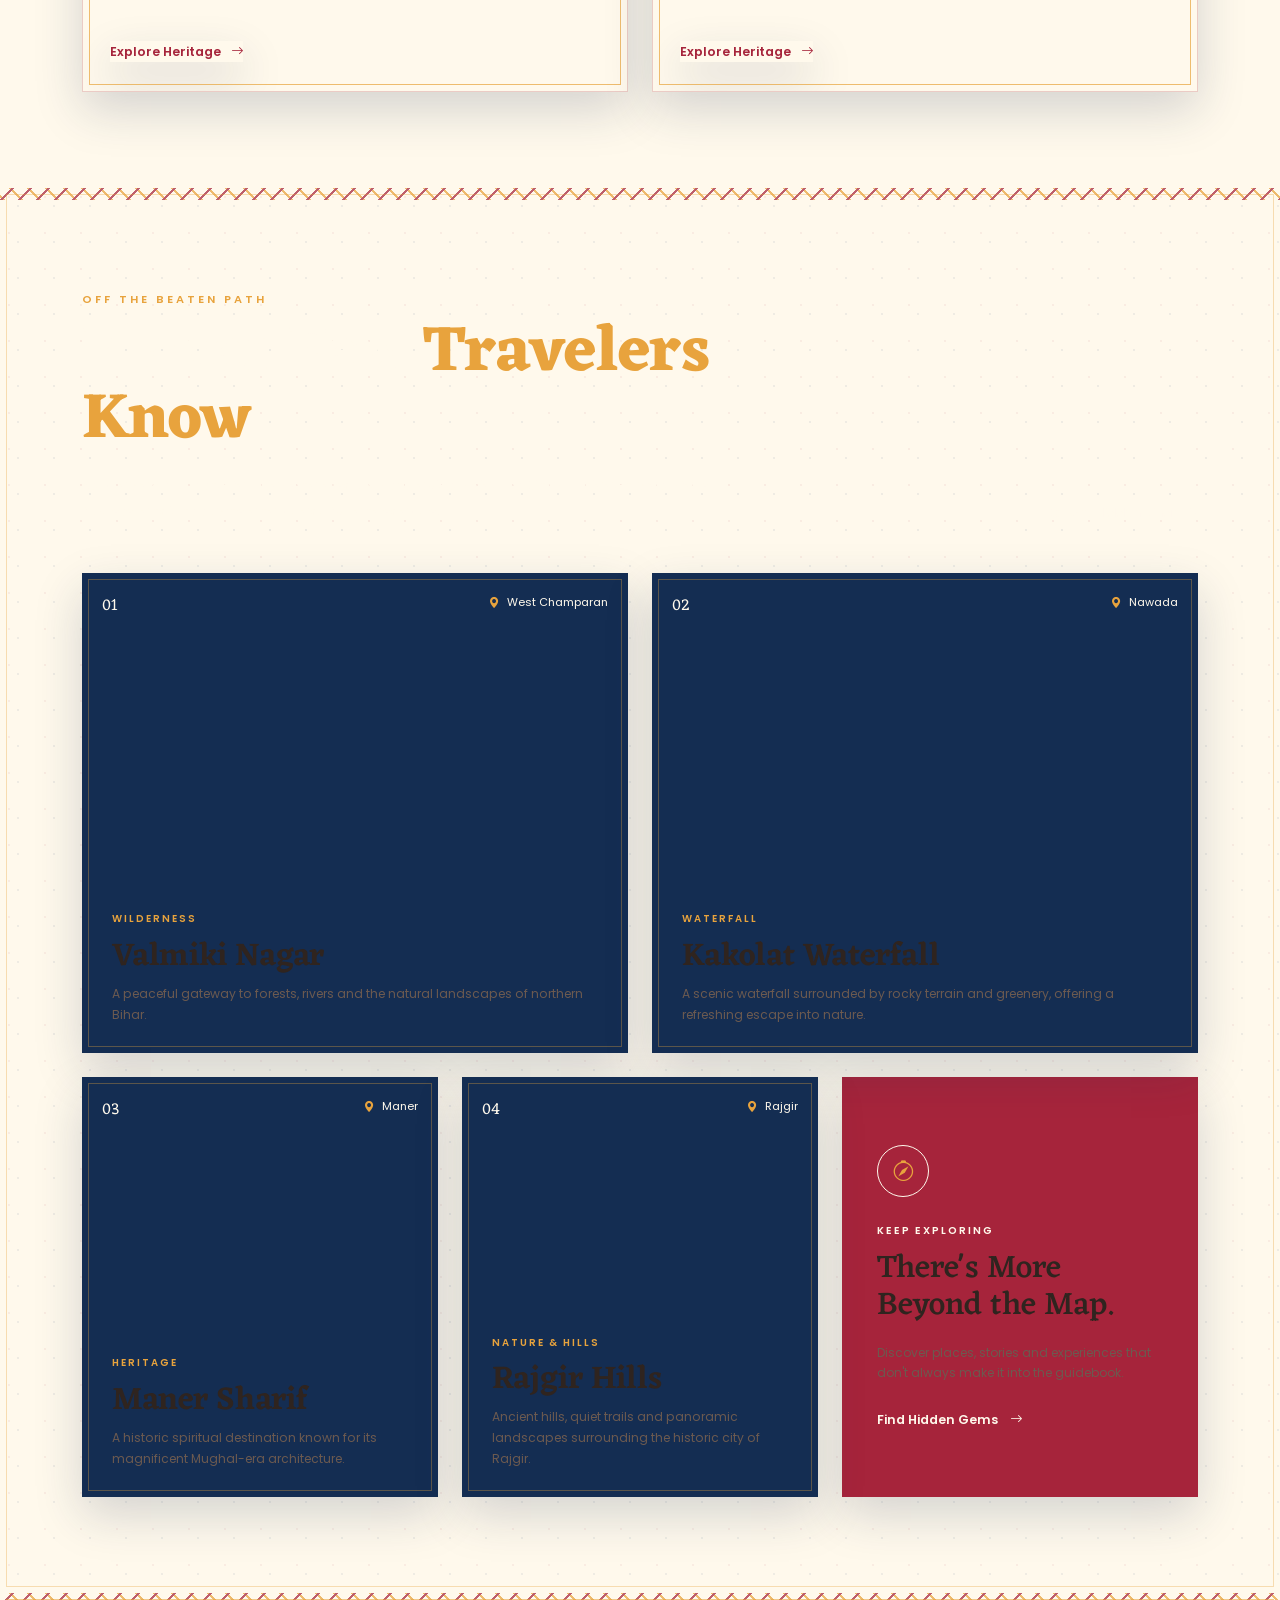
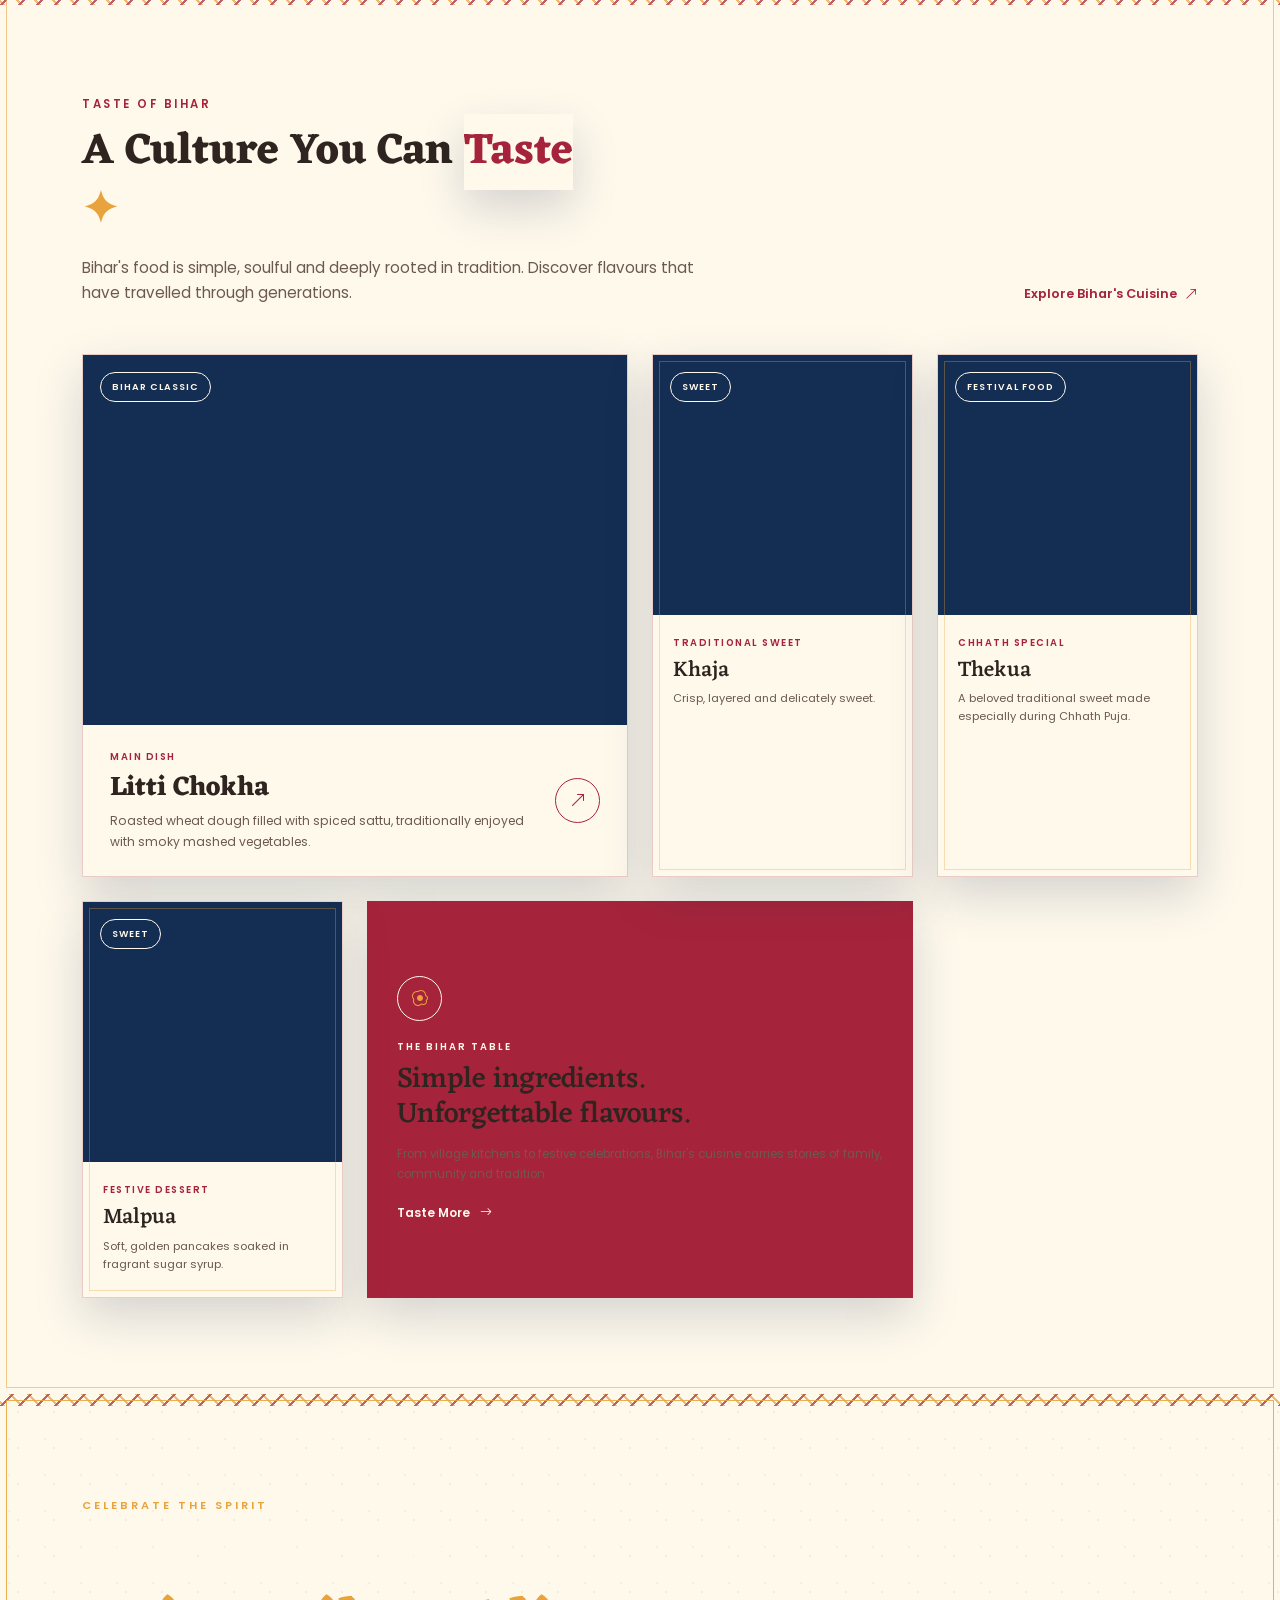
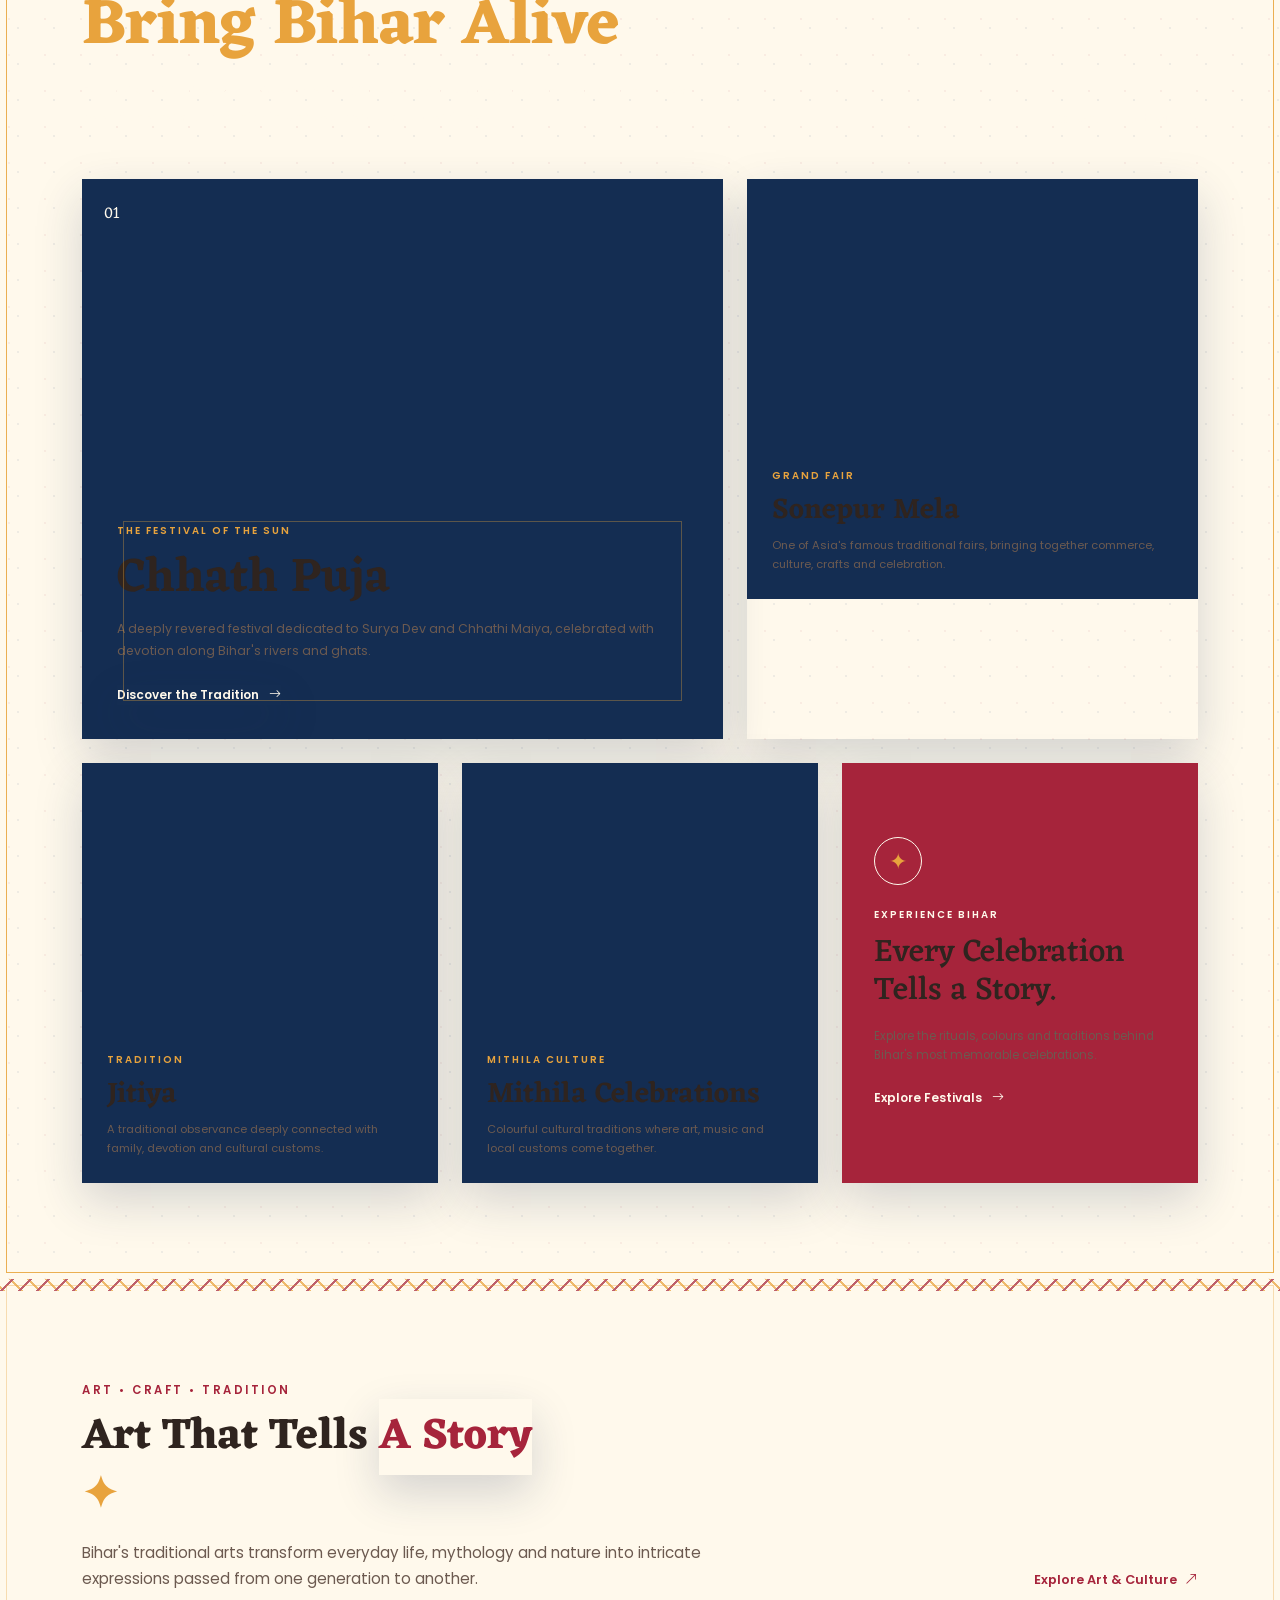
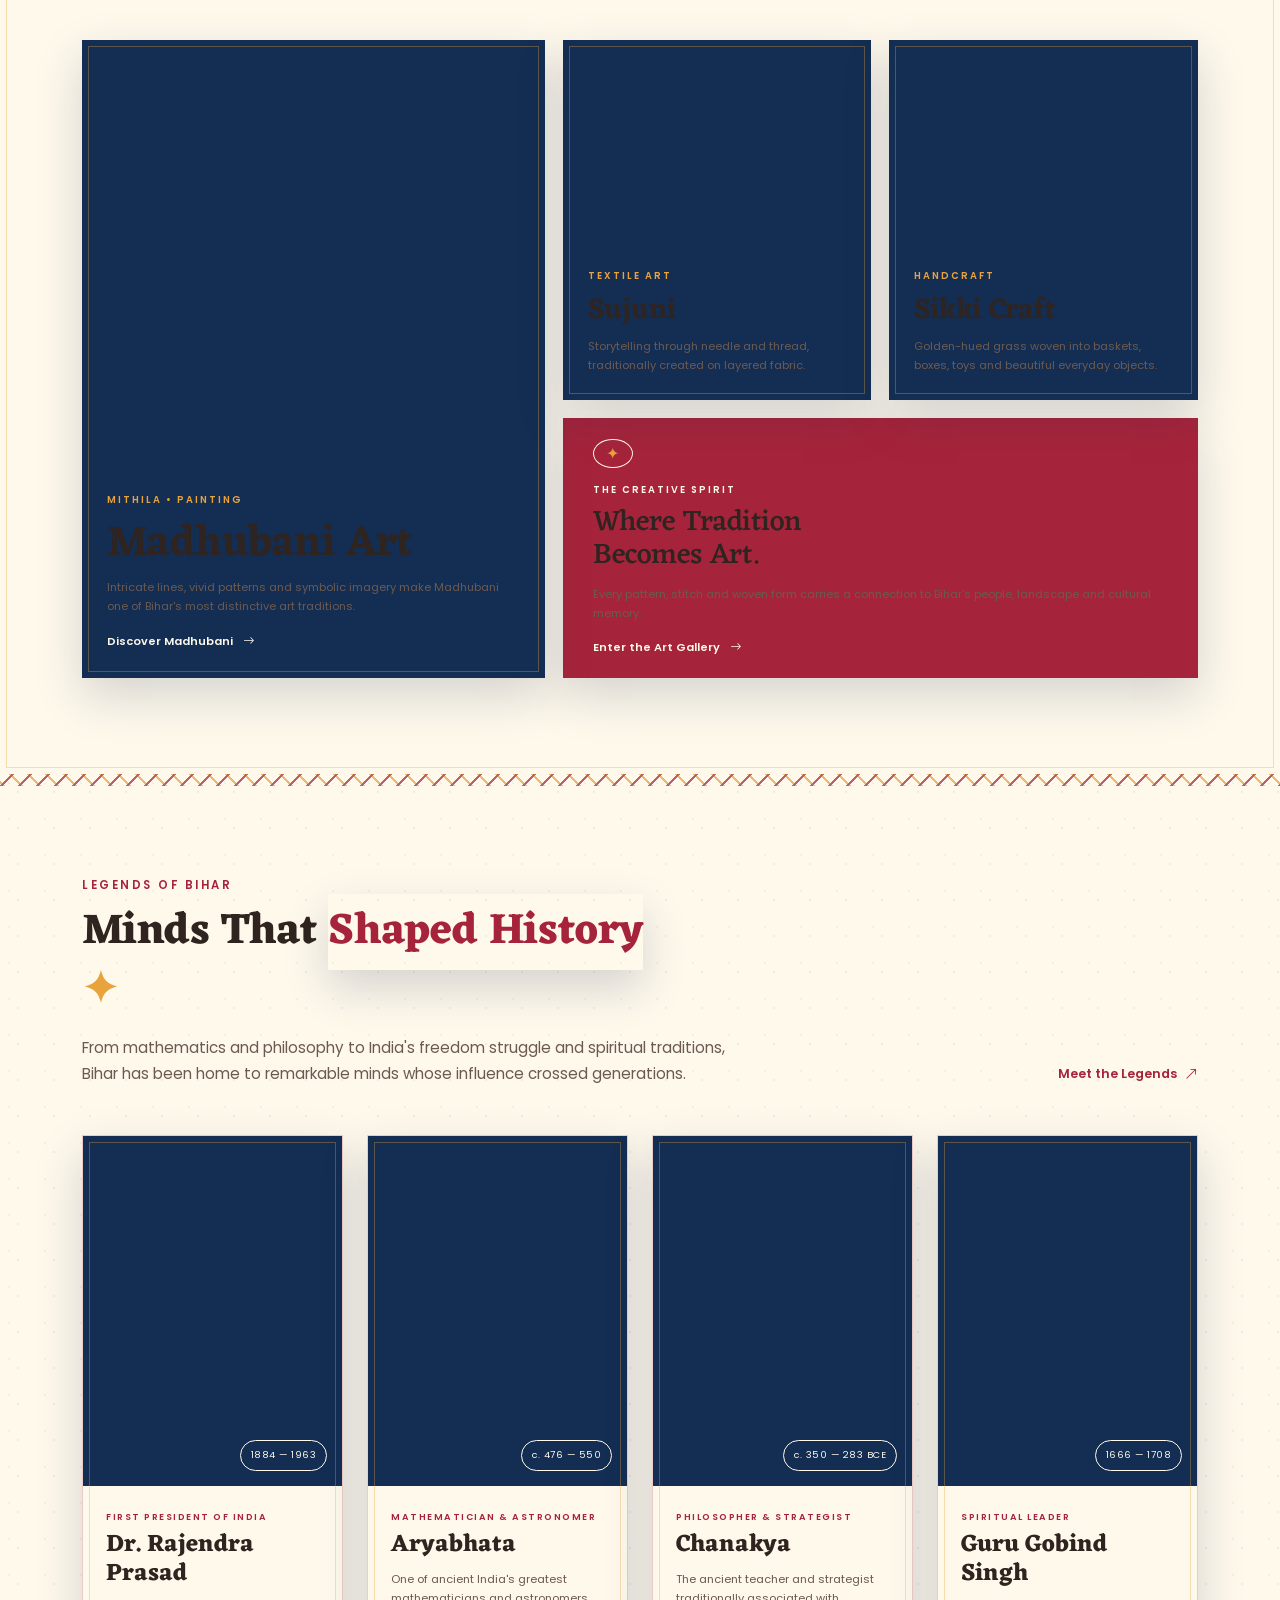
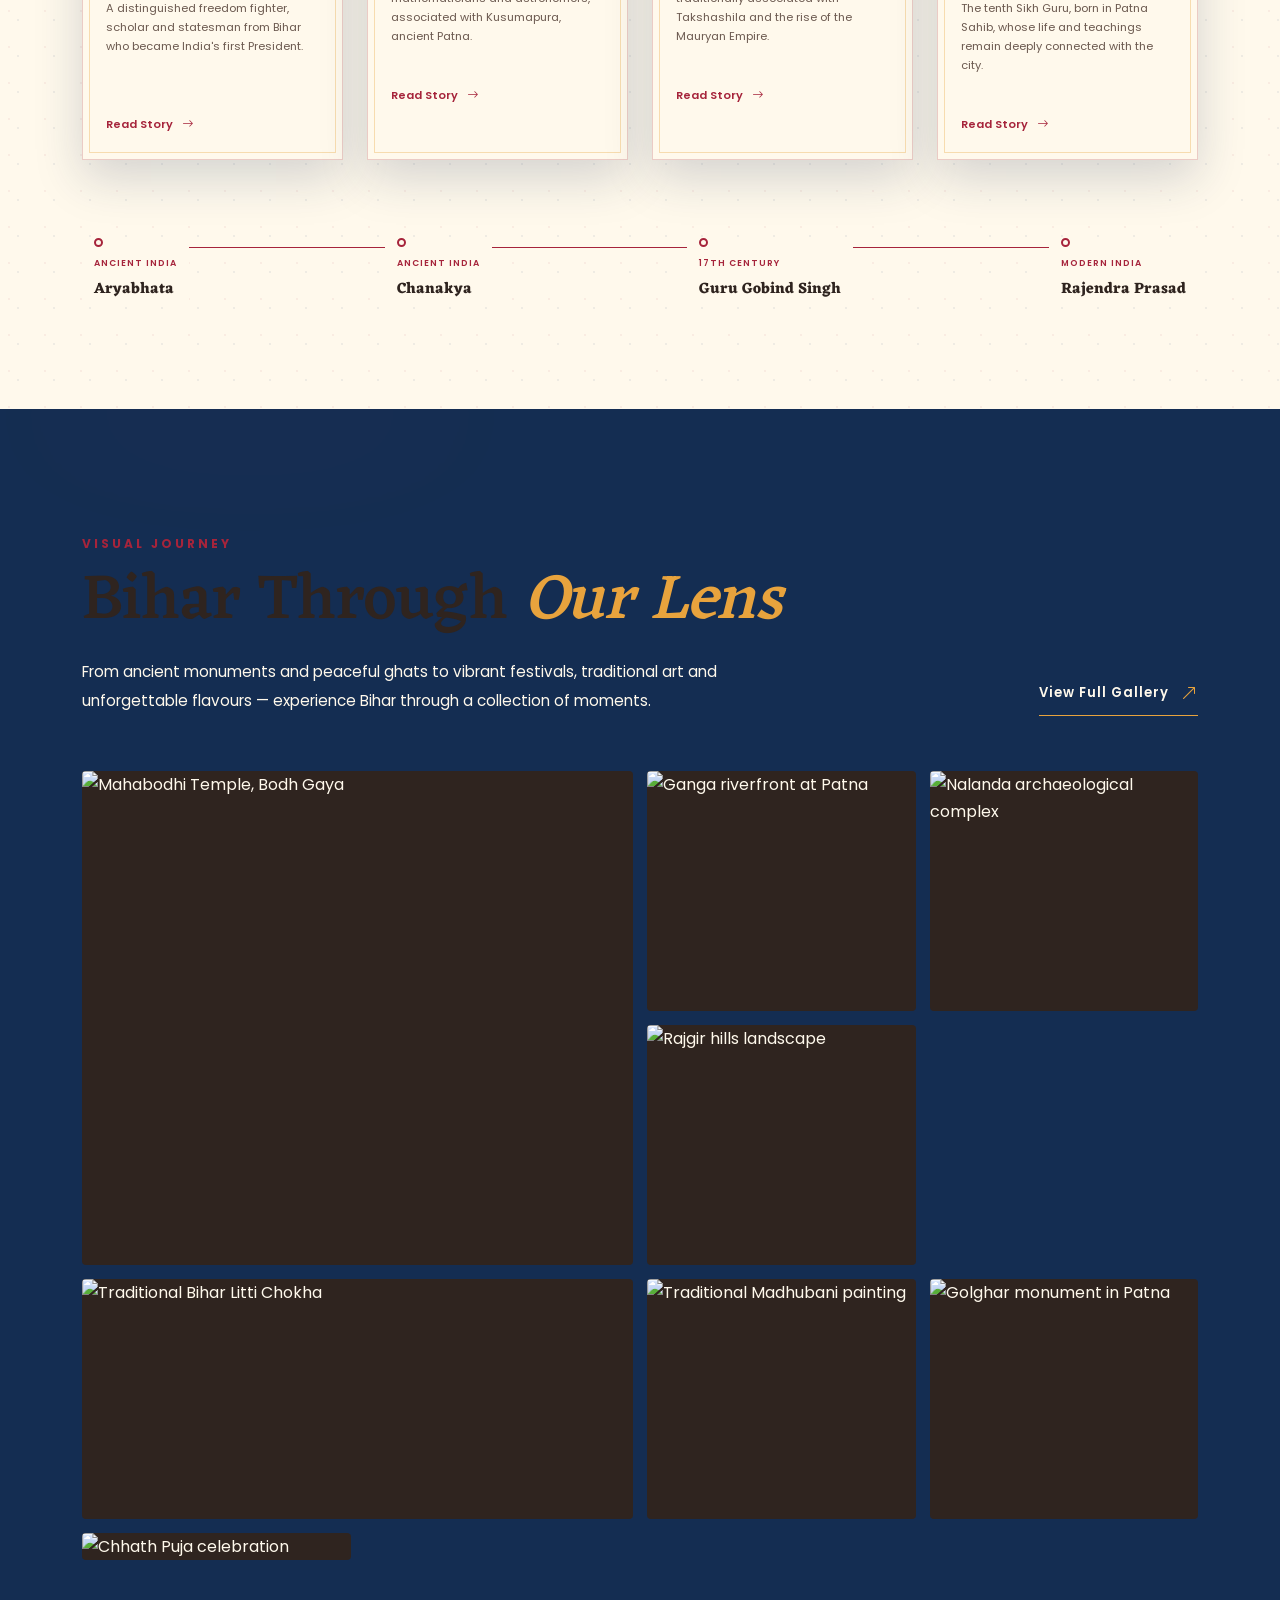
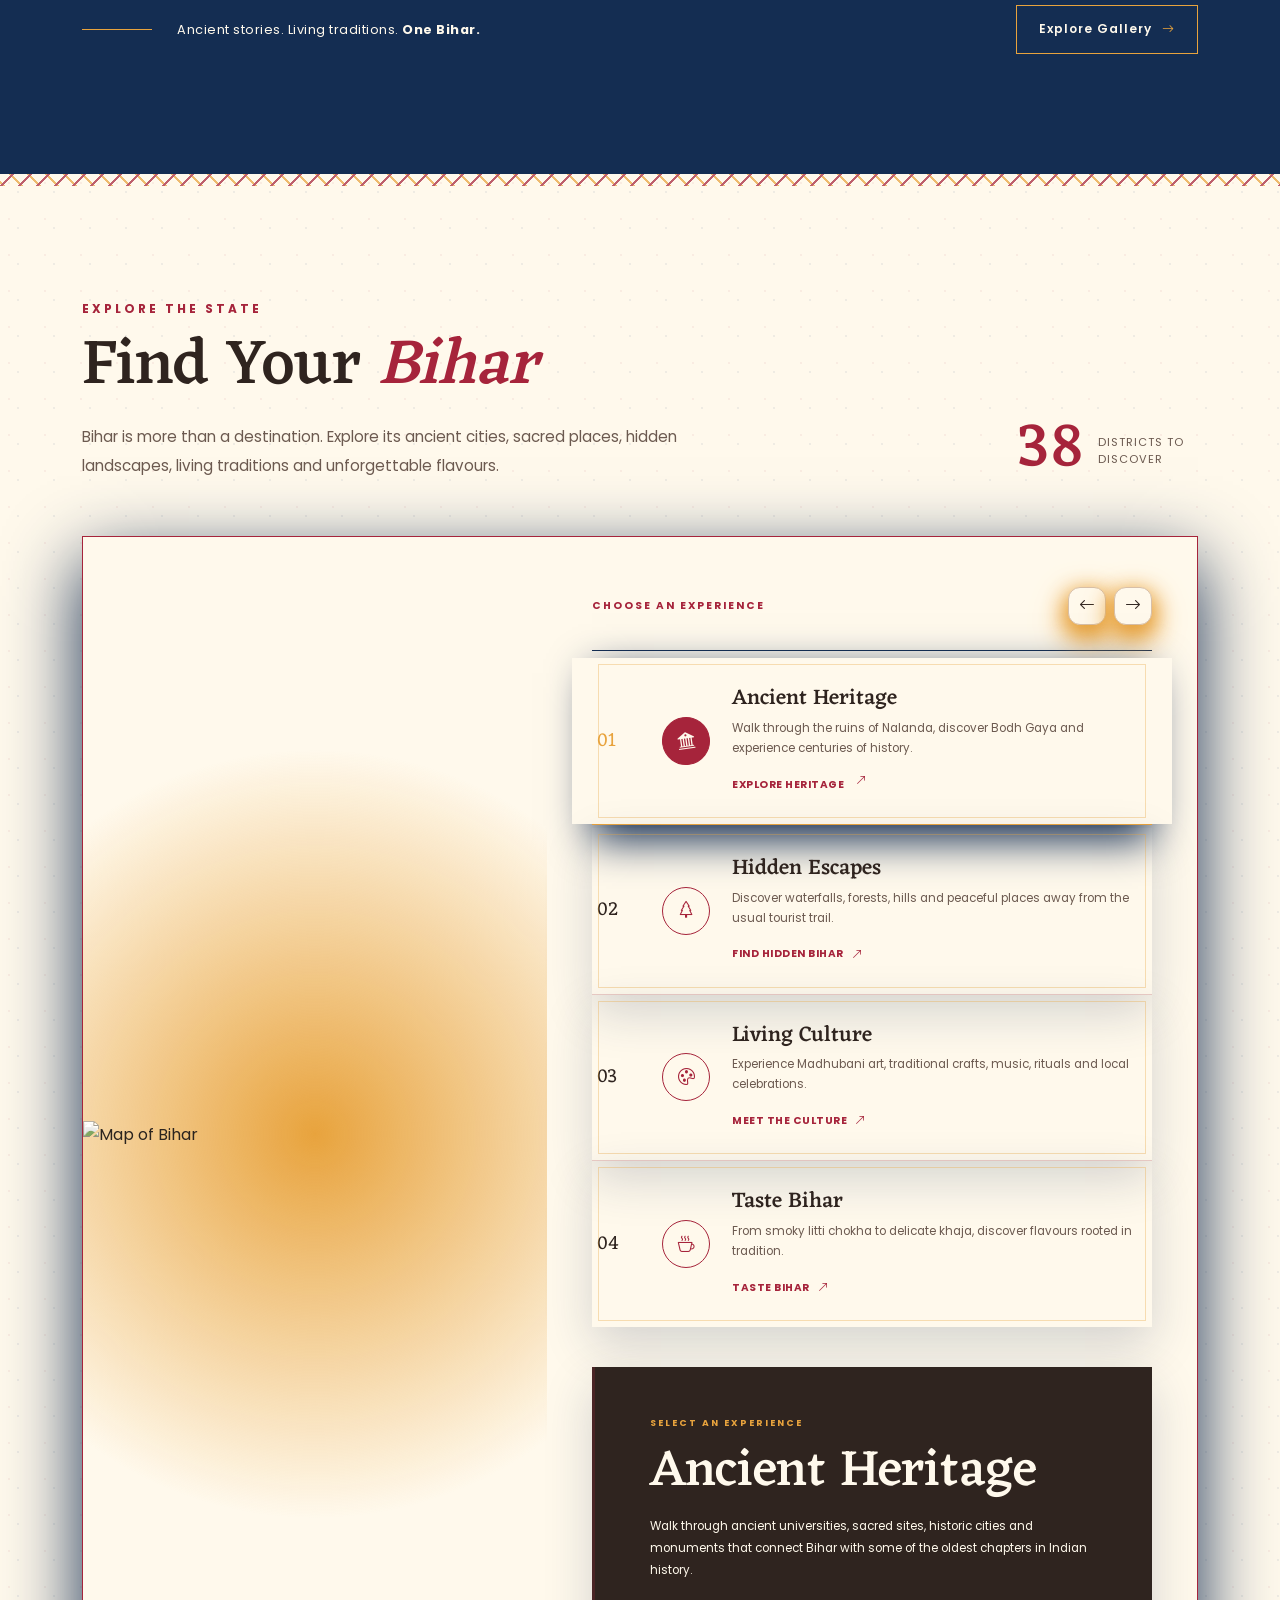
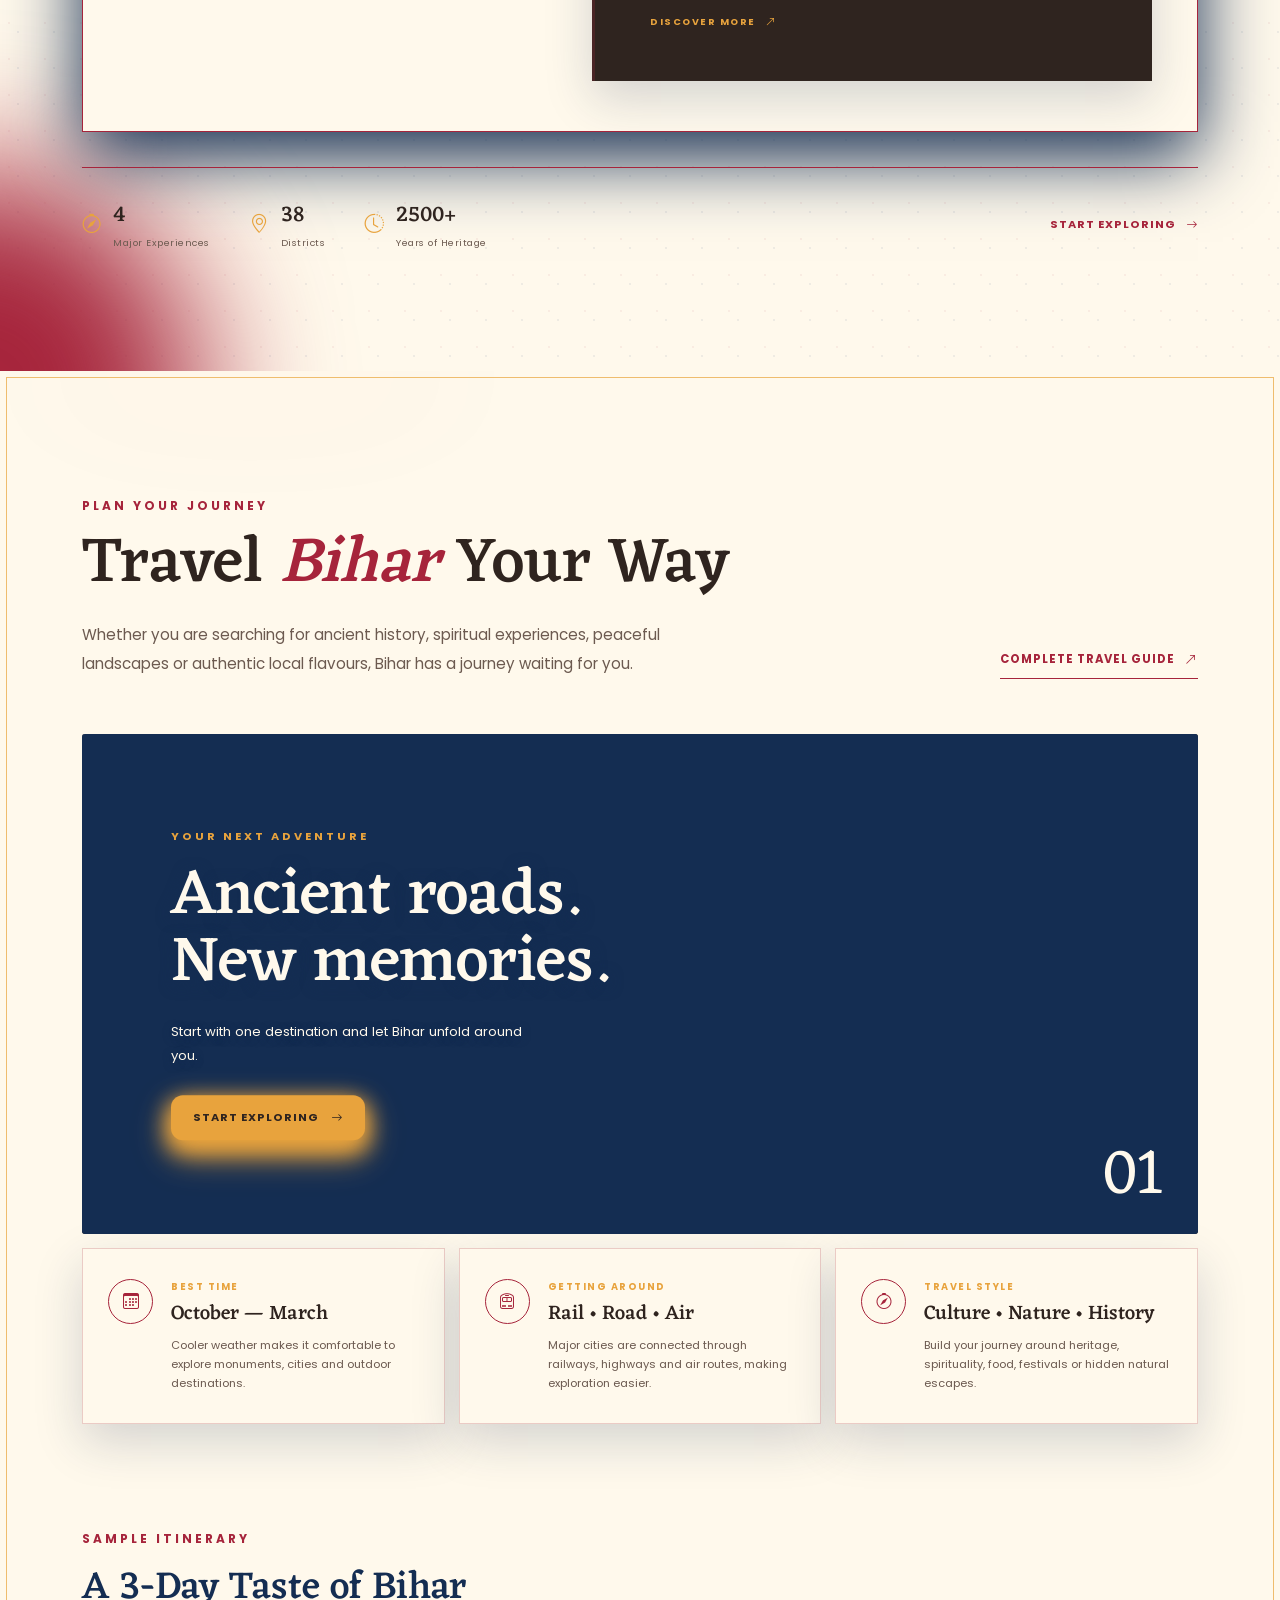
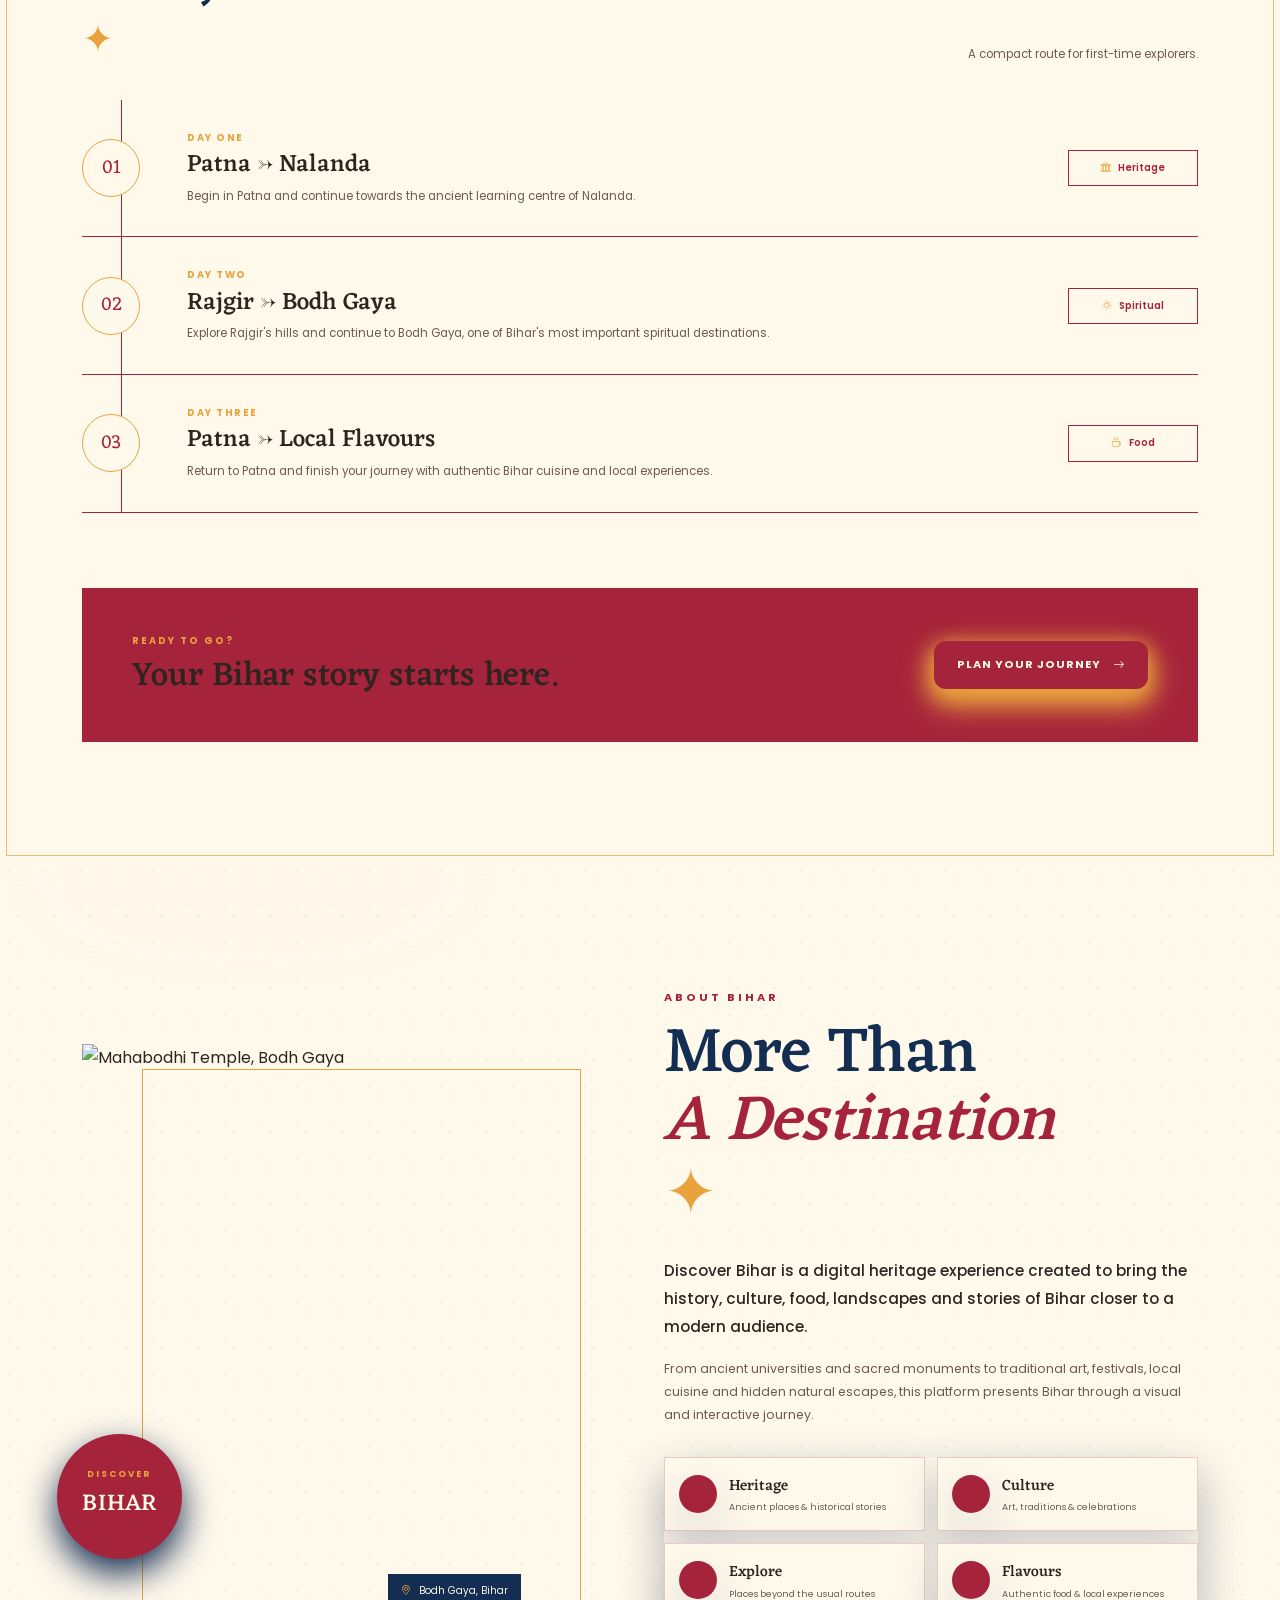
==== commit 94f8869a: "fix: centralize light dark theme colors and audit contrast [skip ci]" ====
--- a/index.html
+++ b/index.html
@@ -69,7 +69,6 @@
     <link rel="preconnect" href="https://fonts.googleapis.com">
     <link rel="preconnect" href="https://fonts.gstatic.com" crossorigin>
     <link href="https://fonts.googleapis.com/css2?family=Eczar:wght@400;500;600;700&family=Yatra+One&display=swap" rel="stylesheet">
-    <link rel="stylesheet" href="css/section-contrast.css">
 </head>
 
 <!-- ASK BIHAR AI CHATBOT -->
@@ -497,7 +496,7 @@
          HERO SECTION
     ========================================== -->
 
-        <section class="section-auto" class="hero-section" id="hero">
+        <section class="hero-section" id="hero">
 
             <!--
             IMAGE: Bihar Heritage / Mahabodhi Temple
@@ -624,7 +623,7 @@
         BIHAR INTRODUCTION
         ========================================== -->
 
-        <section class="section-auto" class="about-bihar-section py-5">
+        <section class="about-bihar-section py-5">
 
             <div class="container py-5">
 
@@ -780,7 +779,7 @@
         HISTORICAL PLACES
         ========================================== -->
 
-        <section class="section-auto" class="historical-section py-5">
+        <section class="historical-section py-5">
 
             <div class="container py-5">
 
@@ -1082,7 +1081,7 @@
      HIDDEN PLACES
 ========================================== -->
 
-        <section class="section-auto" class="hidden-places-section py-5">
+        <section class="hidden-places-section py-5">
 
             <div class="container py-5">
 
@@ -1404,7 +1403,7 @@
         LOCAL FOOD
         ========================================== -->
 
-        <section class="section-auto" class="food-section py-5">
+        <section class="food-section py-5">
 
             <div class="container py-5">
 
@@ -1686,7 +1685,7 @@
      FESTIVALS OF BIHAR
 ========================================== -->
 
-        <section class="section-auto" class="festivals-section py-5">
+        <section class="festivals-section py-5">
 
             <div class="container py-5">
 
@@ -1962,7 +1961,7 @@
      TRADITIONAL ART & CULTURE
 ========================================== -->
 
-        <section class="section-auto" class="culture-section py-5">
+        <section class="culture-section py-5">
 
             <div class="container py-5">
 
@@ -2179,7 +2178,7 @@
      FAMOUS PERSONALITIES
 ========================================== -->
 
-        <section class="section-auto" class="personalities-section py-5">
+        <section class="personalities-section py-5">
 
             <div class="container py-5">
 
@@ -2521,7 +2520,7 @@
         </section>
 
         <!-- Photo Gallery Section -->
-        <section class="section-auto" class="gallery-section" id="gallery">
+        <section class="gallery-section" id="gallery">
 
             <div class="container">
 
@@ -2715,7 +2714,7 @@
         </section>
 
         <!-- Explore Bihar Section -->
-        <section class="section-auto" class="explore-section" id="explore">
+        <section class="explore-section" id="explore">
 
             <div class="container">
 
@@ -3120,7 +3119,7 @@
 
 
         <!-- Travel Bihar Section -->
-        <section class="section-auto" class="travel-section" id="travel">
+        <section class="travel-section" id="travel">
 
             <div class="container">
 
@@ -3399,7 +3398,7 @@
         </section>
 
         <!-- About Bihar / About Project Section -->
-        <section class="section-auto" class="about-project-section" id="about">
+        <section class="about-project-section" id="about">
 
             <div class="container">
 
@@ -3832,7 +3831,6 @@
     </a>
 
 
-    <script src="js/section-theme.js"></script>
 </body>
 
 </html>
--- a/css/madhubani-theme.css
+++ b/css/madhubani-theme.css
@@ -1,3 +1,41 @@
+
+/* =========================================================
+   THEME TOKENS — centralized light/dark color system
+   ========================================================= */
+:root {
+    --theme-text-primary: #2F241F;
+    --theme-text-secondary: #6C5A50;
+    --theme-text-on-dark: #FFF9EC;
+    --theme-bg-primary: #FDF6E3;
+    --theme-bg-secondary: #FFF9EC;
+    --theme-bg-dark: #142D52;
+    --theme-border: #D7BFA8;
+    --theme-border-strong: #A6243B;
+    --theme-accent: #A6243B;
+    --theme-accent-2: #E8A33D;
+    --theme-link: #1C3F72;
+    --theme-icon: #A6243B;
+    --theme-shadow: rgba(20,45,82,.18);
+    --theme-overlay: rgba(20,45,82,.78);
+    --theme-white: #FFFDF7;
+    --theme-black: #2F241F;
+}
+[data-theme="dark"],[data-bs-theme="dark"],.dark-mode,.dark,body.dark {
+    --theme-text-primary:#FDF6E3; --theme-text-secondary:#E8D8C8; --theme-text-on-dark:#FFF9EC;
+    --theme-bg-primary:#121820; --theme-bg-secondary:#1C2430; --theme-bg-dark:#0C1624;
+    --theme-border:#44505F; --theme-border-strong:#D46A7E; --theme-accent:#D46A7E;
+    --theme-accent-2:#F0C56B; --theme-link:#8DB7FF; --theme-icon:#F0C56B;
+    --theme-shadow:rgba(0,0,0,.45); --theme-overlay:rgba(0,0,0,.72); --theme-white:#FDF6E3; --theme-black:#FDF6E3;
+}
+@media (prefers-color-scheme: dark) {
+    :root:not([data-theme="light"]) {
+        --theme-text-primary:#FDF6E3; --theme-text-secondary:#E8D8C8; --theme-text-on-dark:#FFF9EC;
+        --theme-bg-primary:#121820; --theme-bg-secondary:#1C2430; --theme-bg-dark:#0C1624;
+        --theme-border:#44505F; --theme-border-strong:#D46A7E; --theme-accent:#D46A7E;
+        --theme-accent-2:#F0C56B; --theme-link:#8DB7FF; --theme-icon:#F0C56B;
+        --theme-shadow:rgba(0,0,0,.45); --theme-overlay:rgba(0,0,0,.72); --theme-white:#FDF6E3; --theme-black:#FDF6E3;
+    }
+}
 
 /* =========================================================
    THEME TOKENS — centralized light/dark color system
@@ -292,3 +330,17 @@
 td { color:var(--theme-text-primary); background-color:var(--theme-bg-primary); }
 [role="tooltip"],.tooltip,.popover,.modal-content,.dropdown-menu { color:var(--theme-text-primary); background-color:var(--theme-bg-secondary); border-color:var(--theme-border); }
 
+/* =========================================================
+   THEME SAFETY — high-risk contrast surfaces
+   ========================================================= */
+html, body { background-color:var(--theme-bg-primary); color:var(--theme-text-primary); }
+input,textarea,select,button { color:var(--theme-text-primary); background-color:var(--theme-bg-secondary); border-color:var(--theme-border); }
+input::placeholder,textarea::placeholder { color:var(--theme-text-secondary); opacity:1; }
+input:disabled,textarea:disabled,select:disabled,button:disabled { color:var(--theme-text-secondary); background-color:var(--theme-bg-secondary); border-color:var(--theme-border); opacity:.78; }
+a { color:var(--theme-link); }
+code,pre,kbd,samp { color:var(--theme-text-primary); background-color:var(--theme-bg-secondary); border-color:var(--theme-border); }
+table,thead,tbody,tr,th,td { border-color:var(--theme-border); }
+th { color:var(--theme-text-primary); background-color:var(--theme-bg-secondary); }
+td { color:var(--theme-text-primary); background-color:var(--theme-bg-primary); }
+[role="tooltip"],.tooltip,.popover,.modal-content,.dropdown-menu { color:var(--theme-text-primary); background-color:var(--theme-bg-secondary); border-color:var(--theme-border); }
+
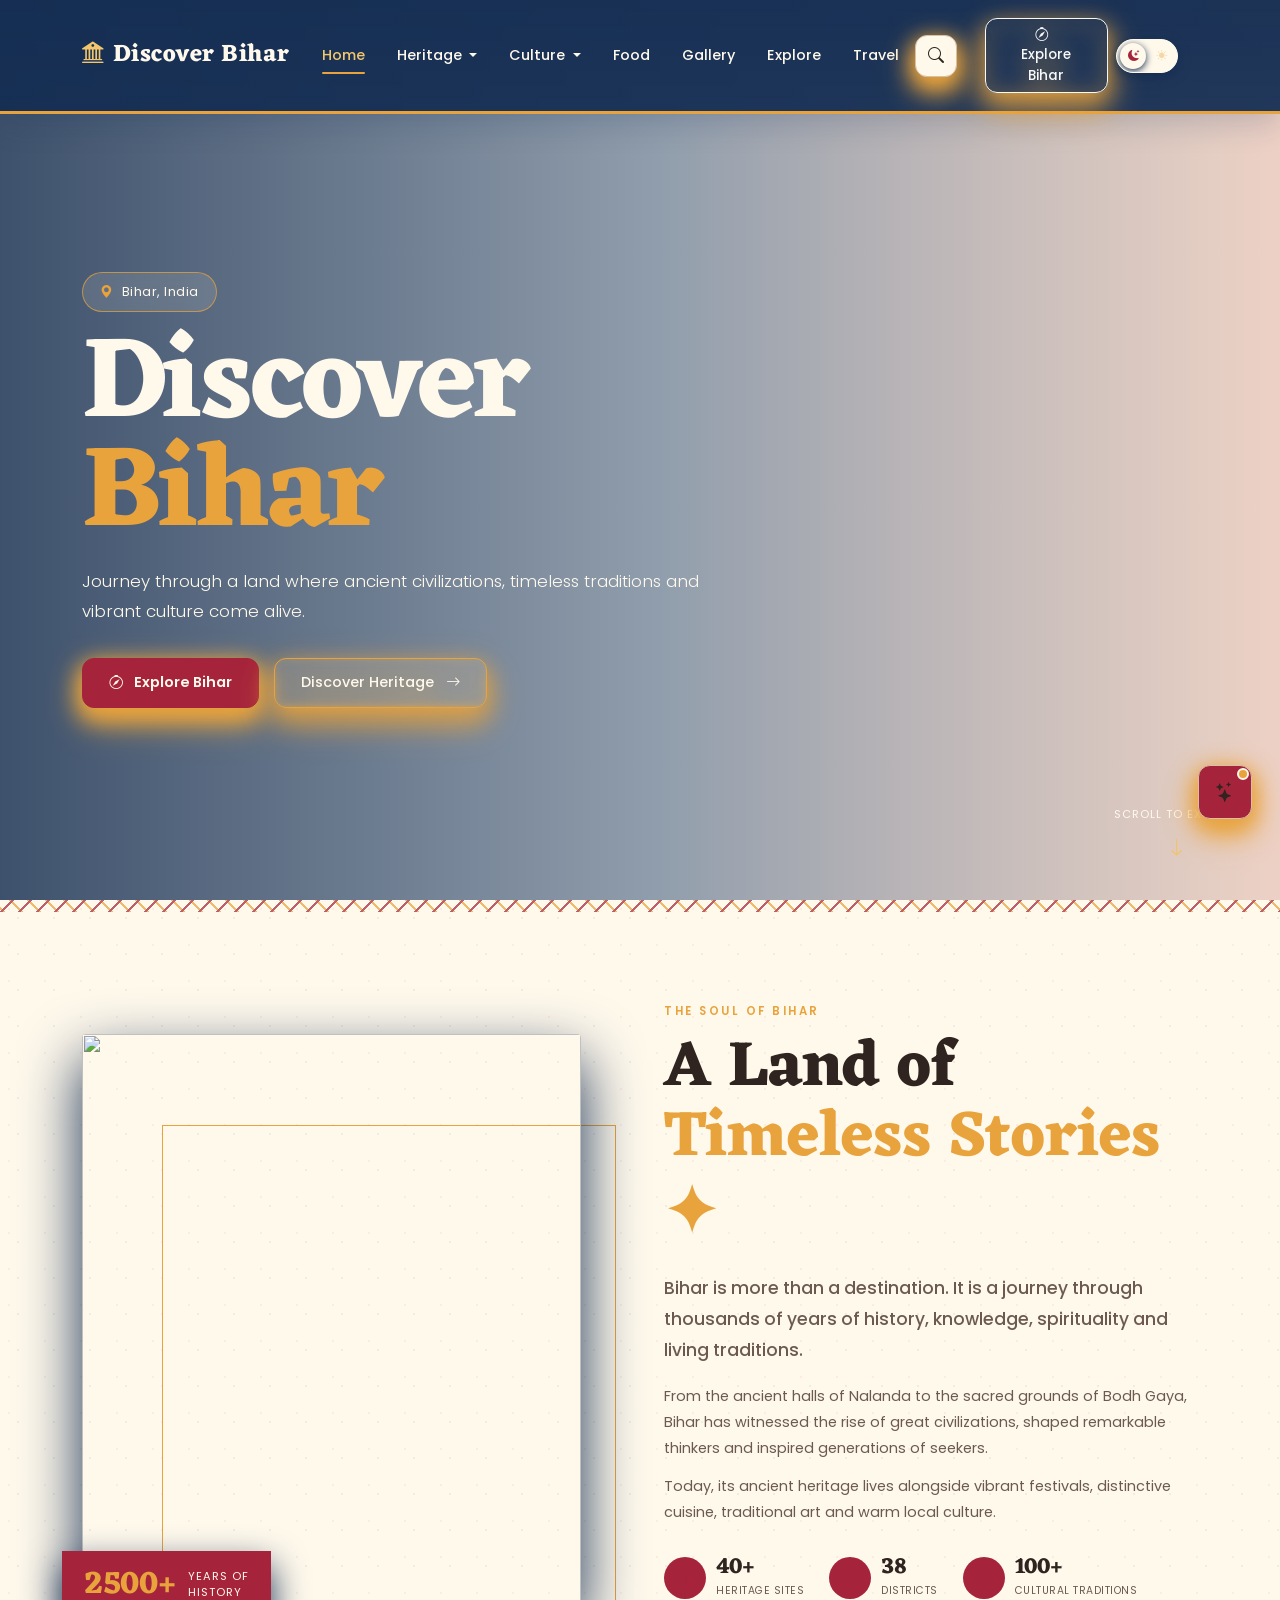
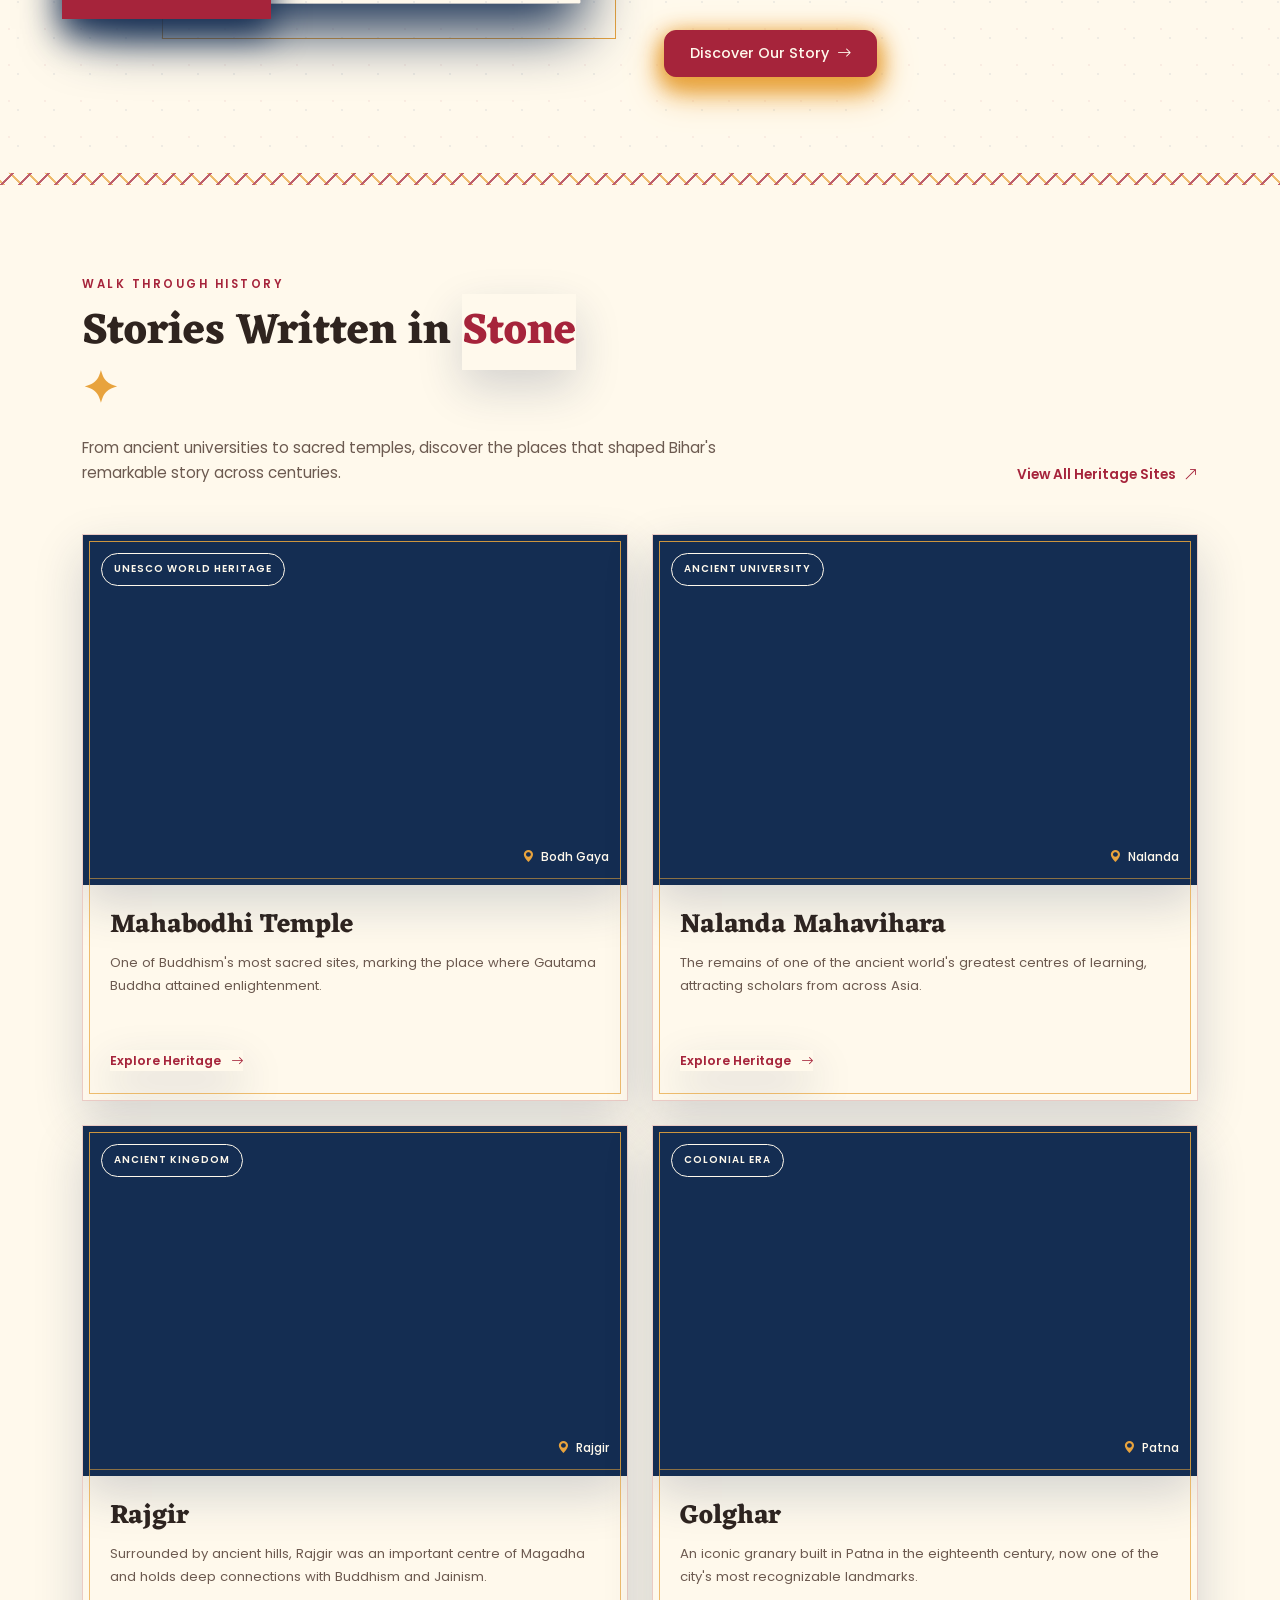
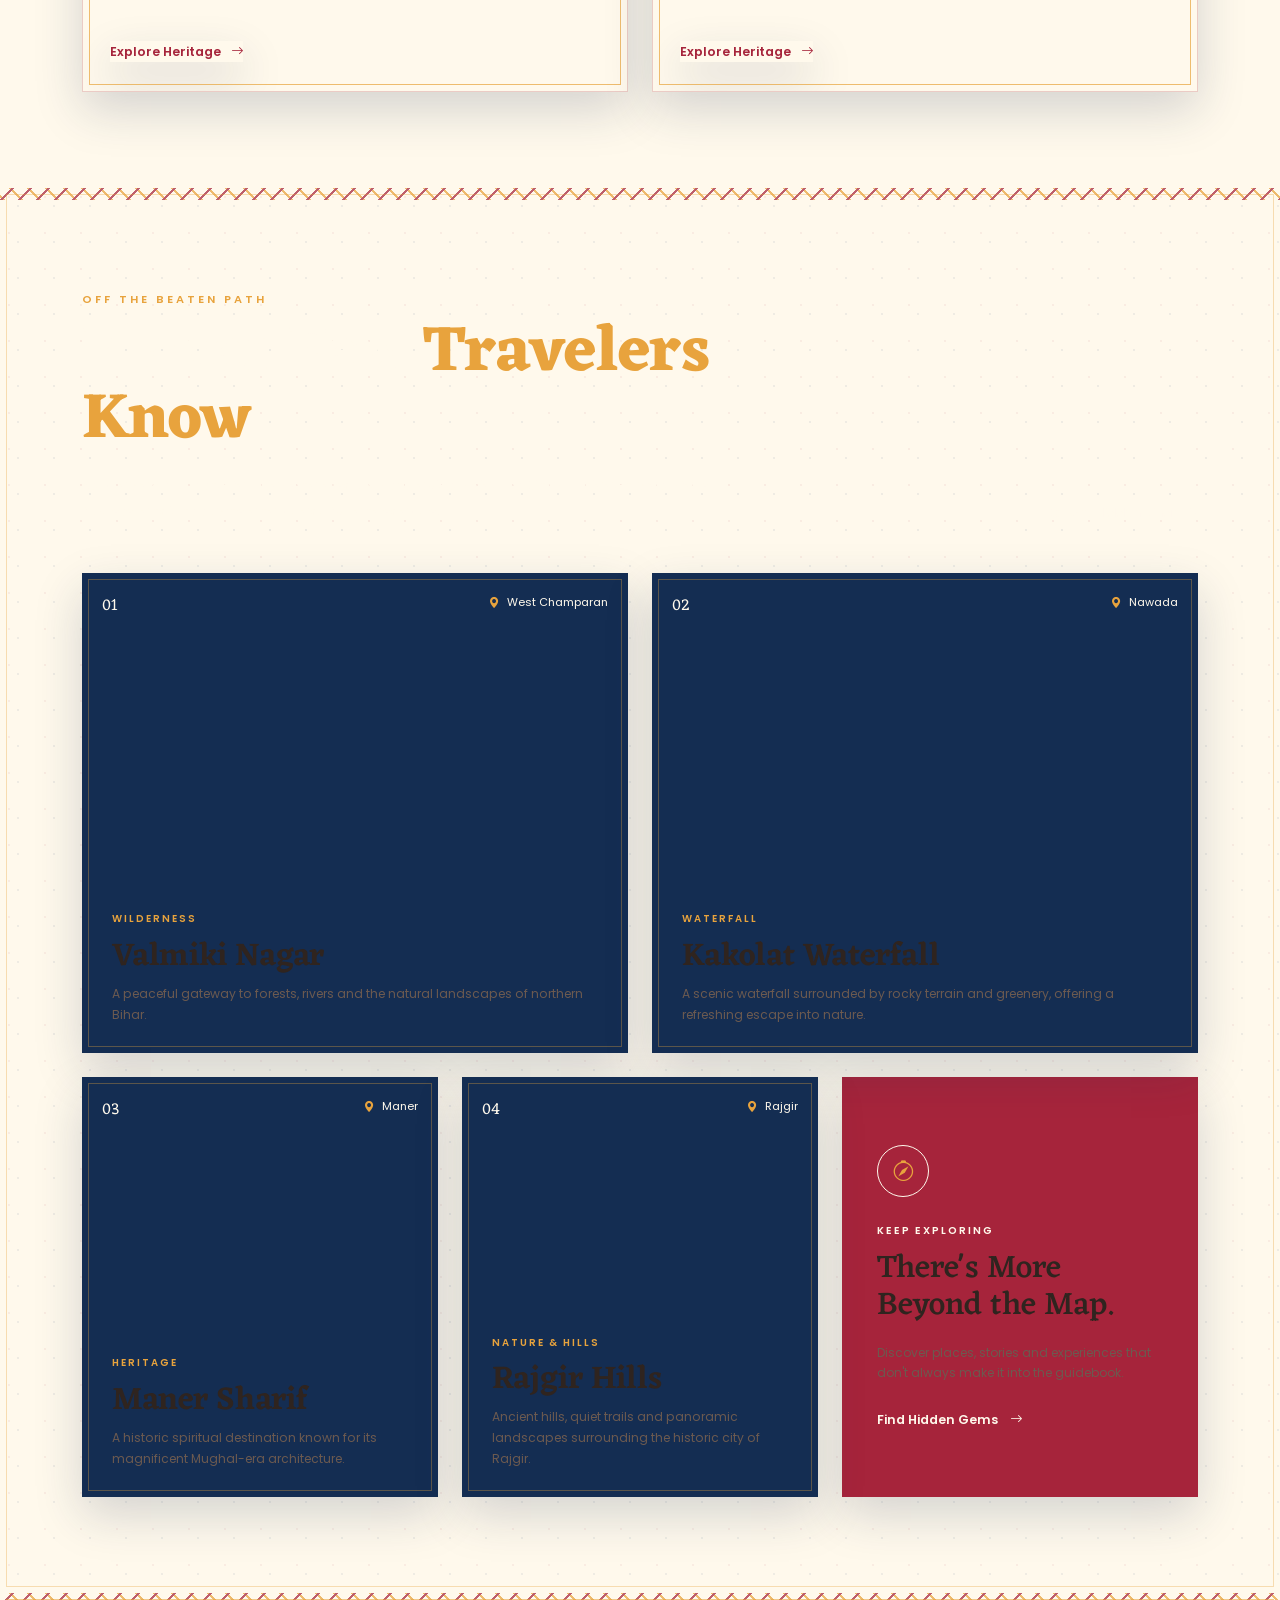
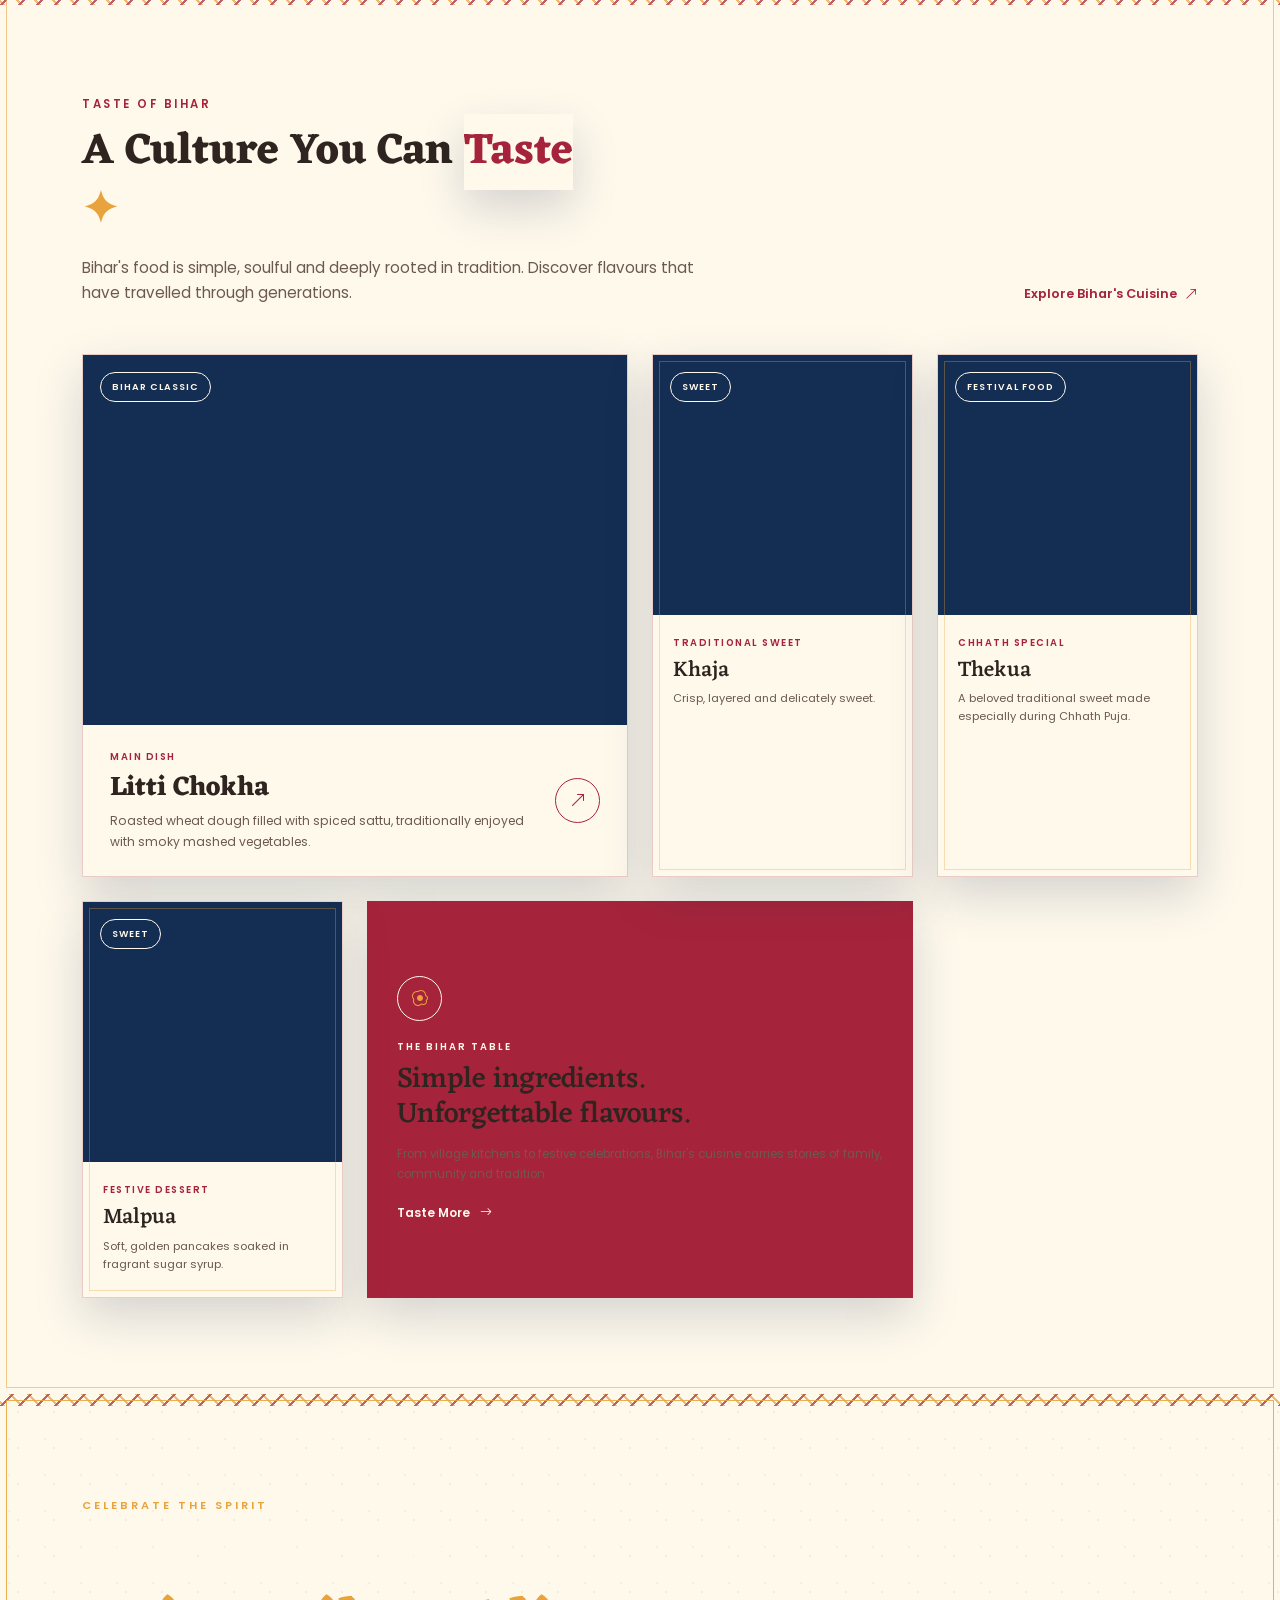
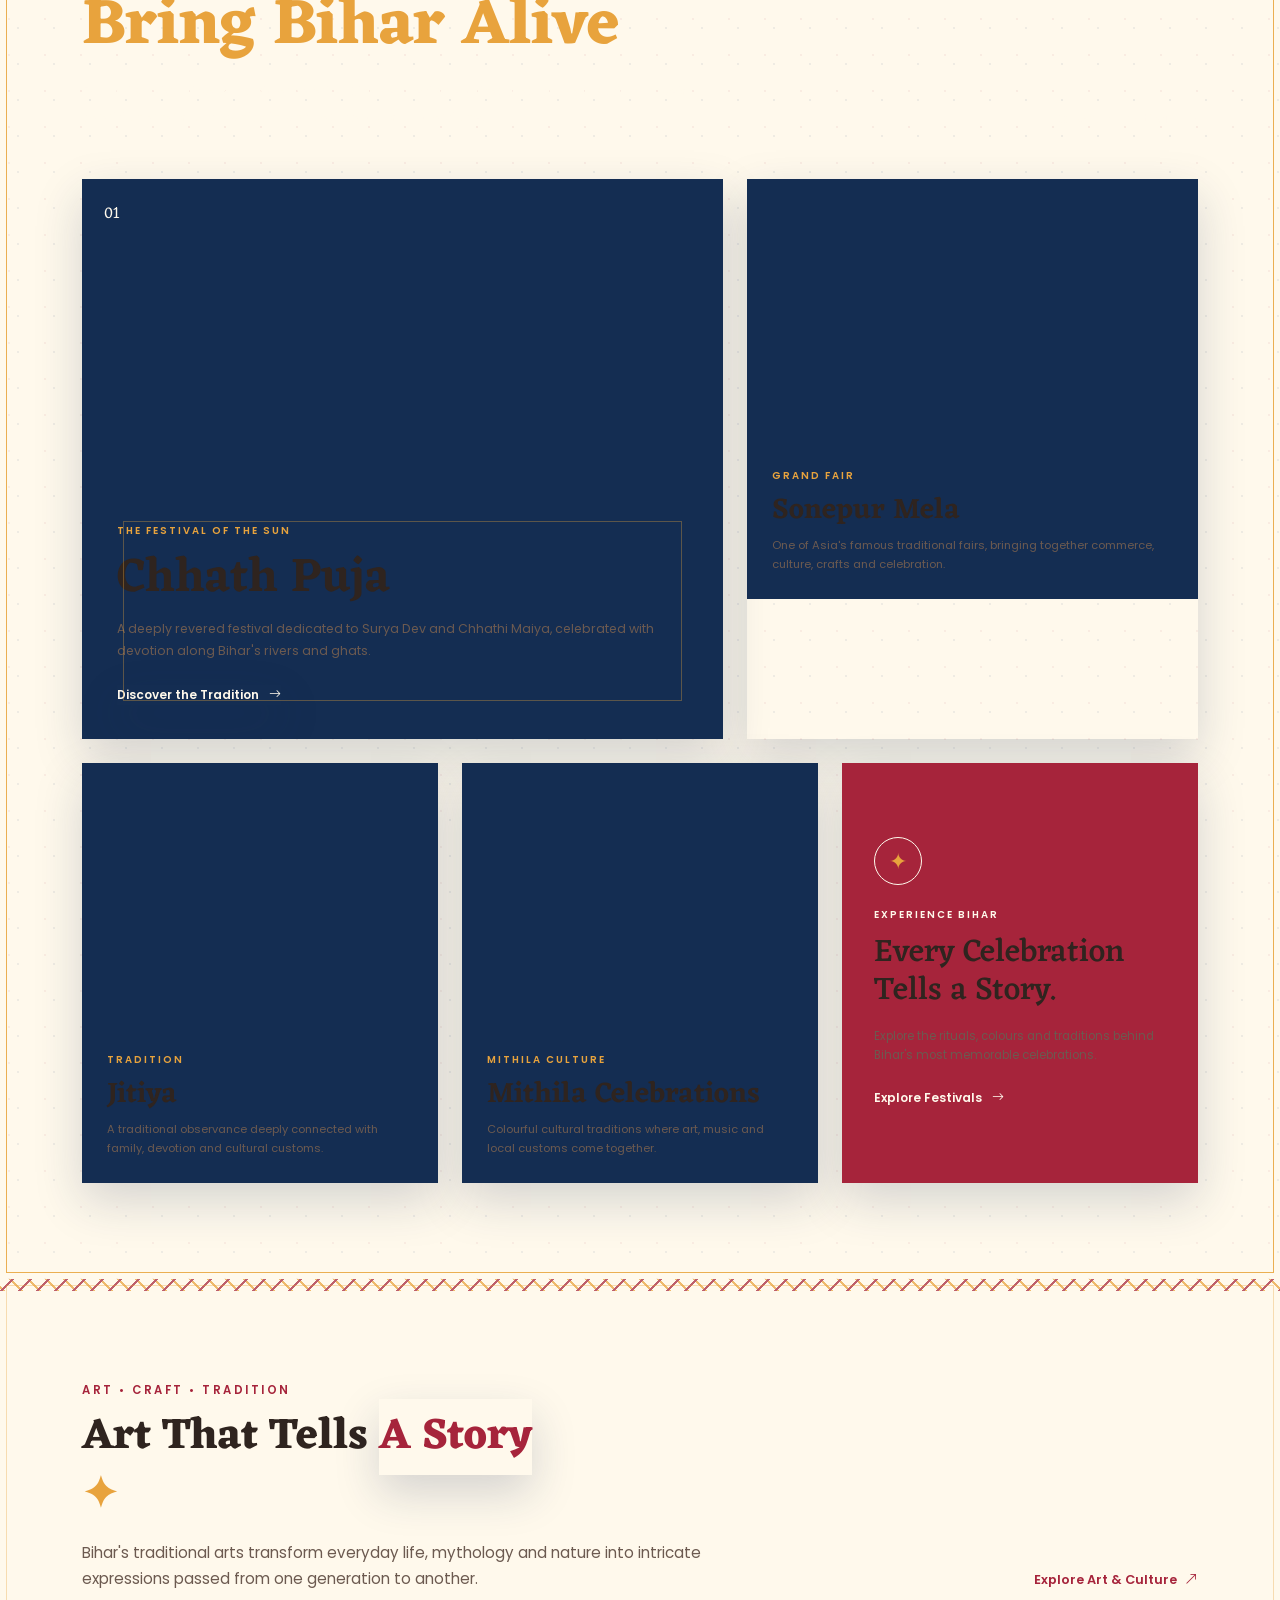
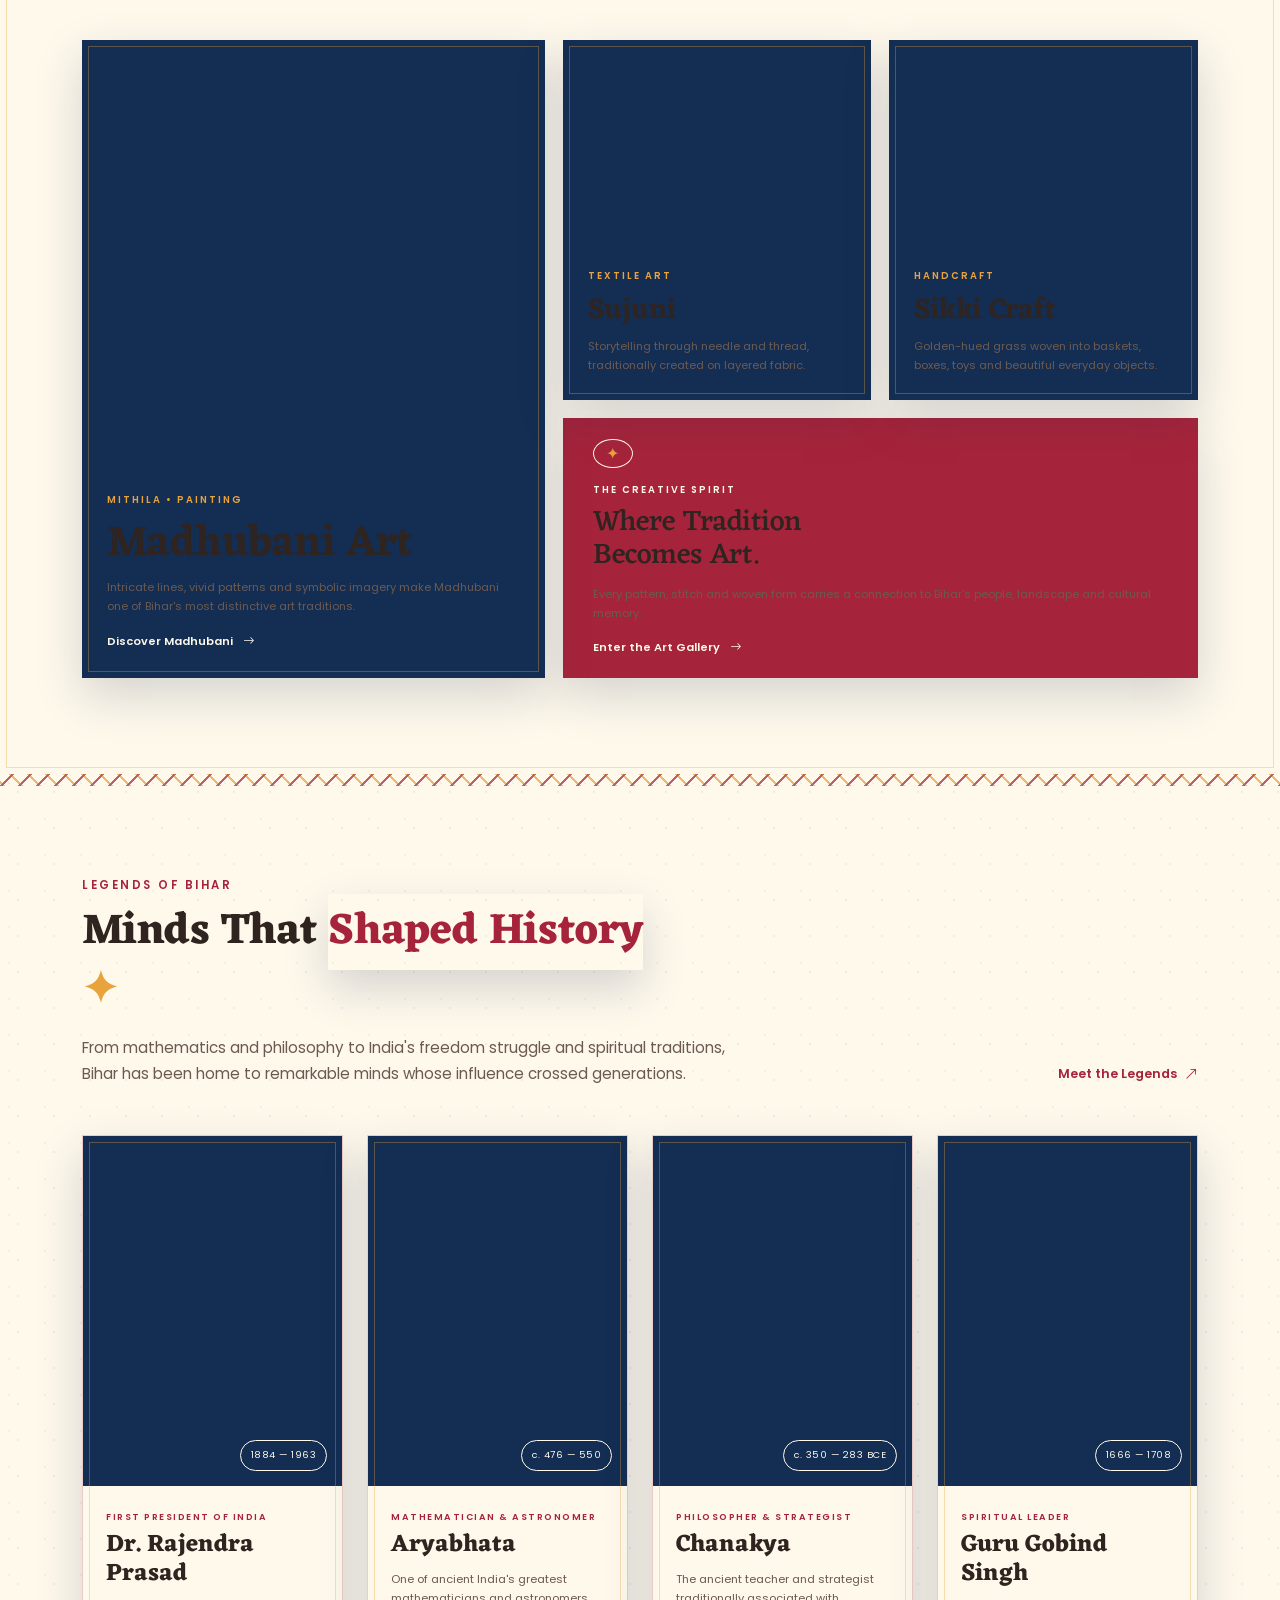
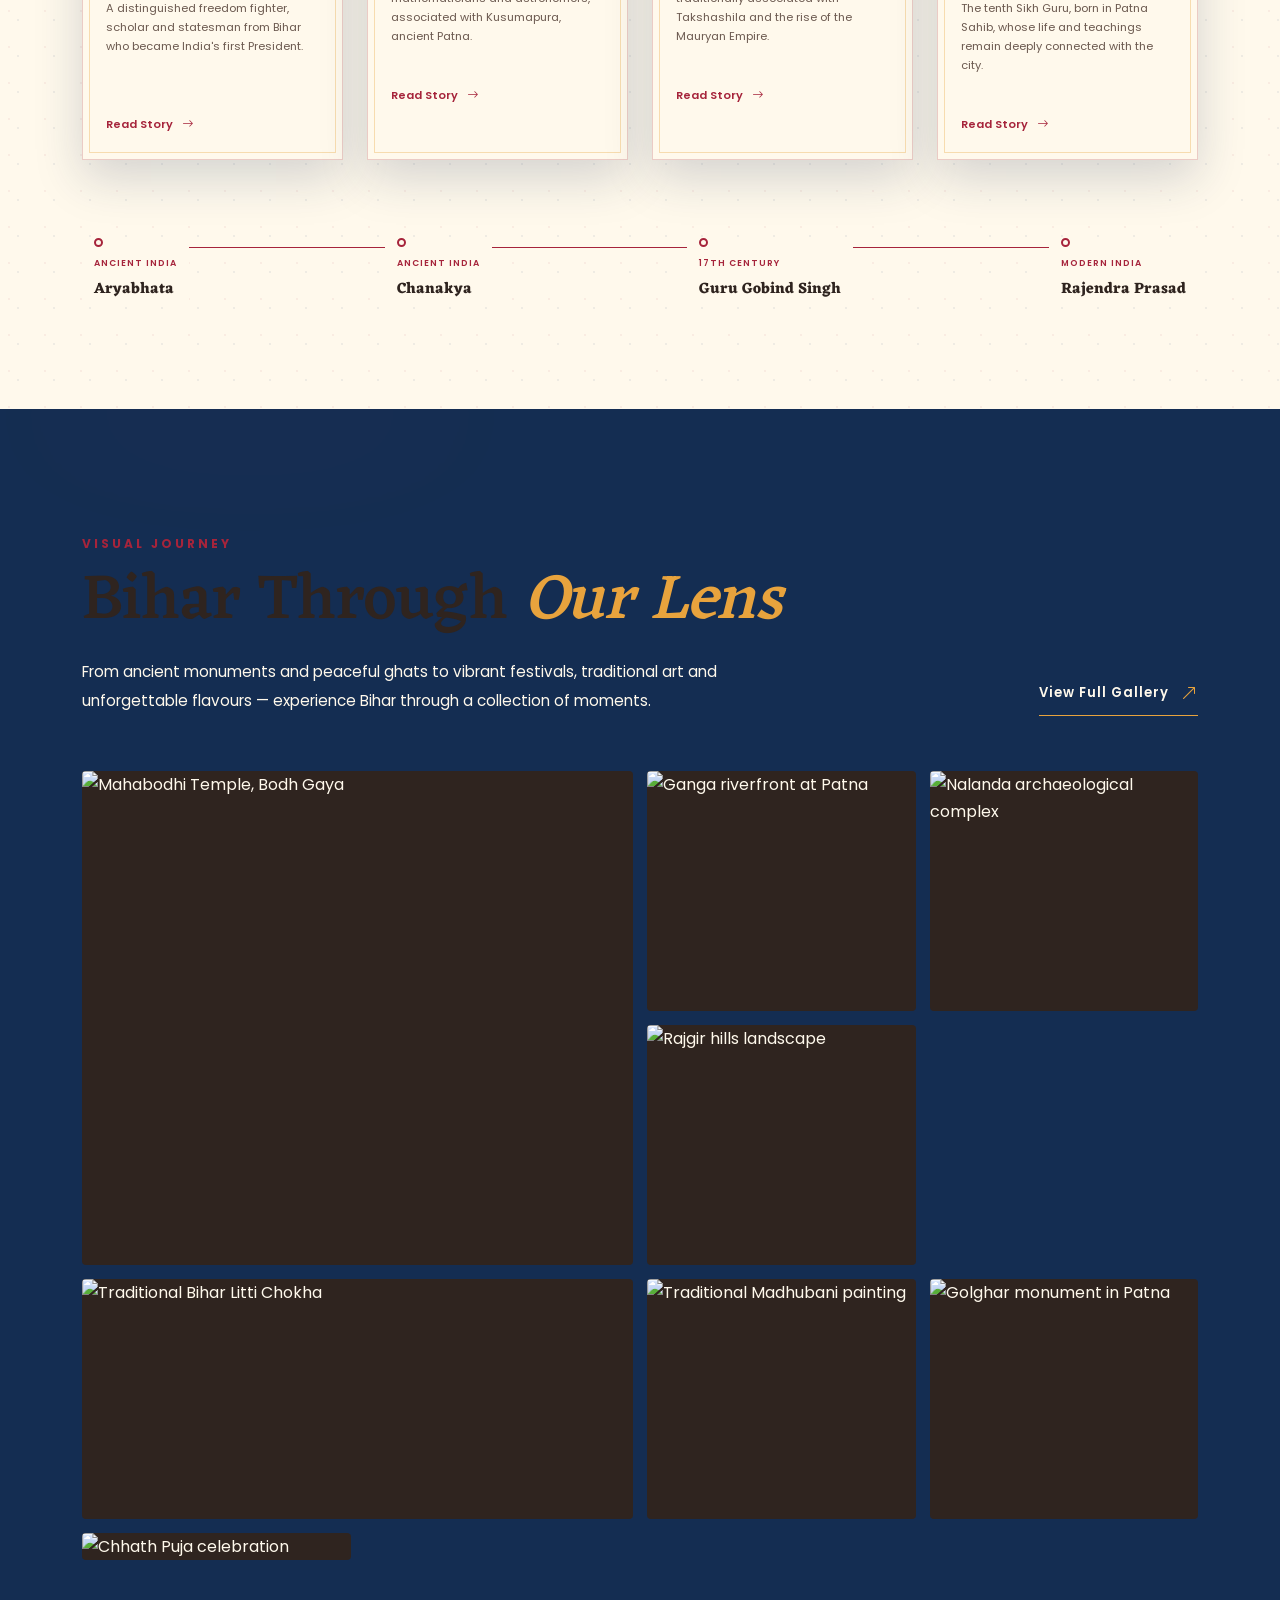
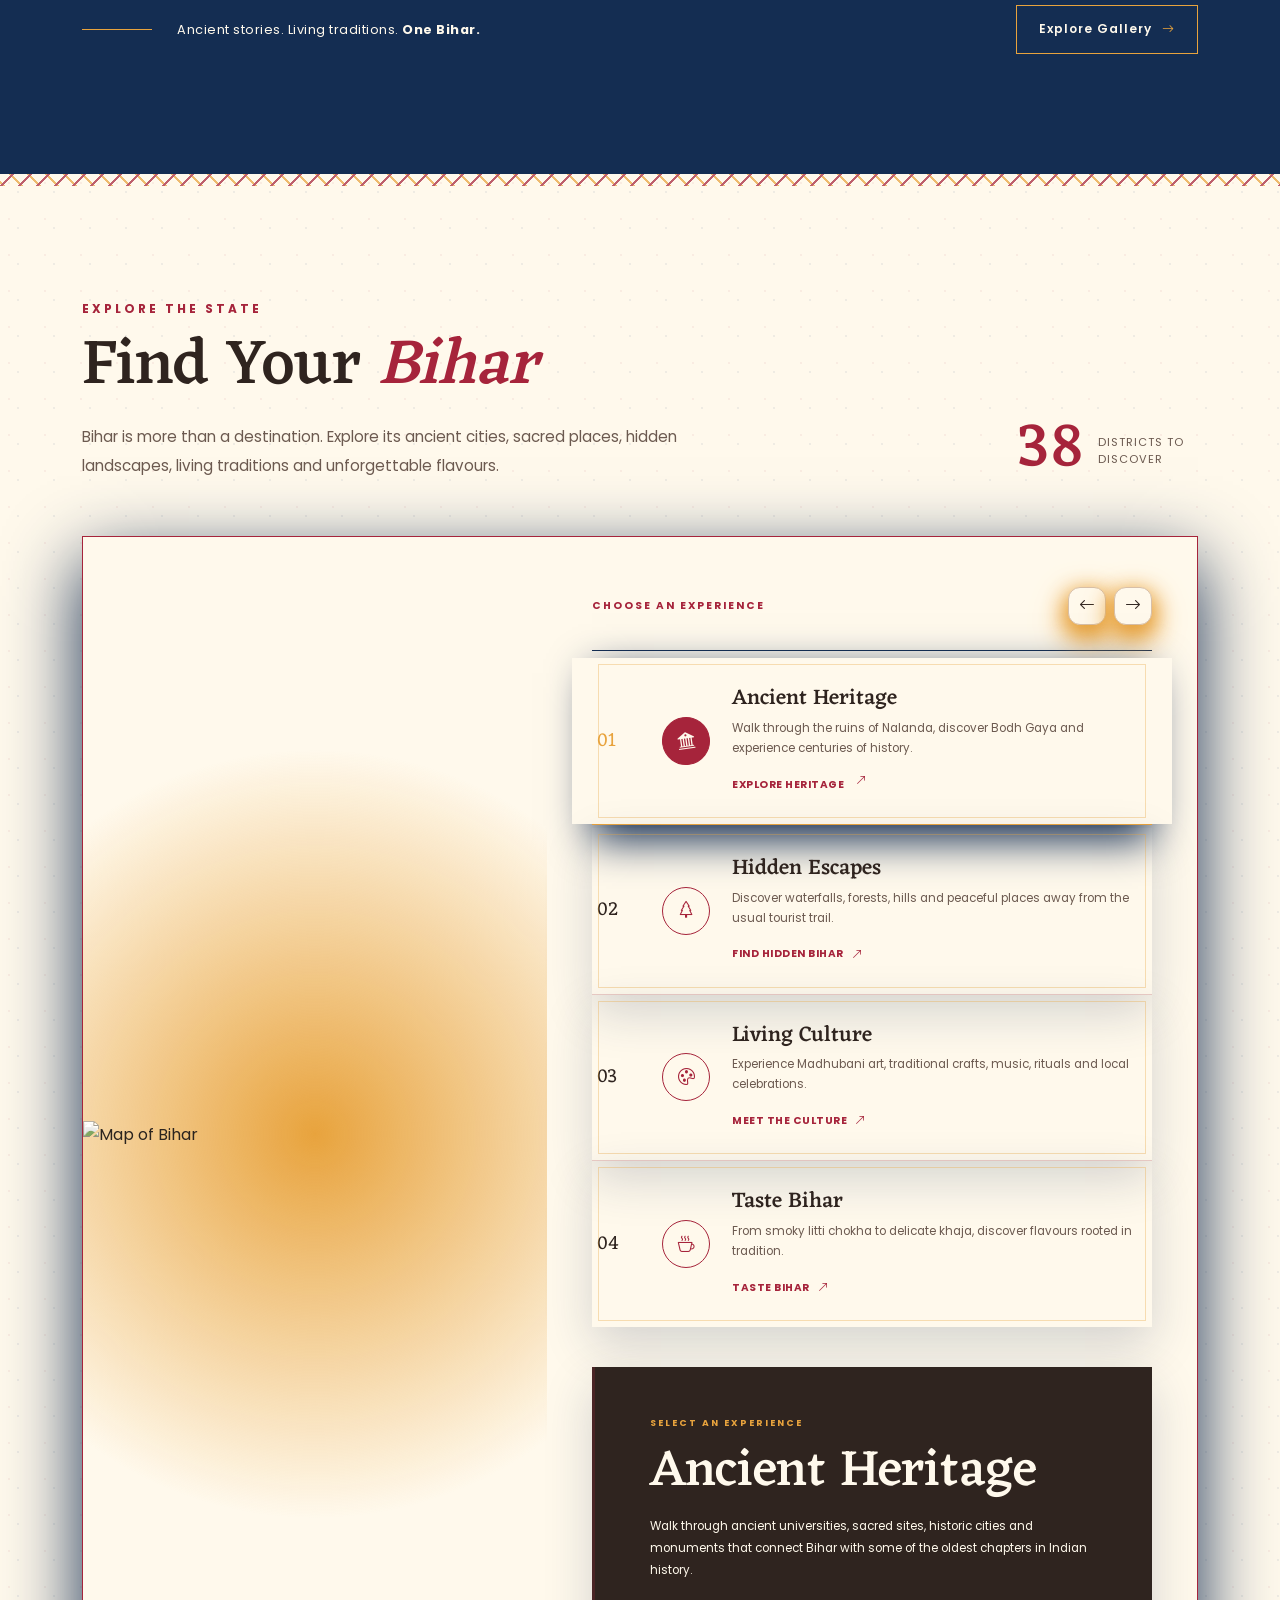
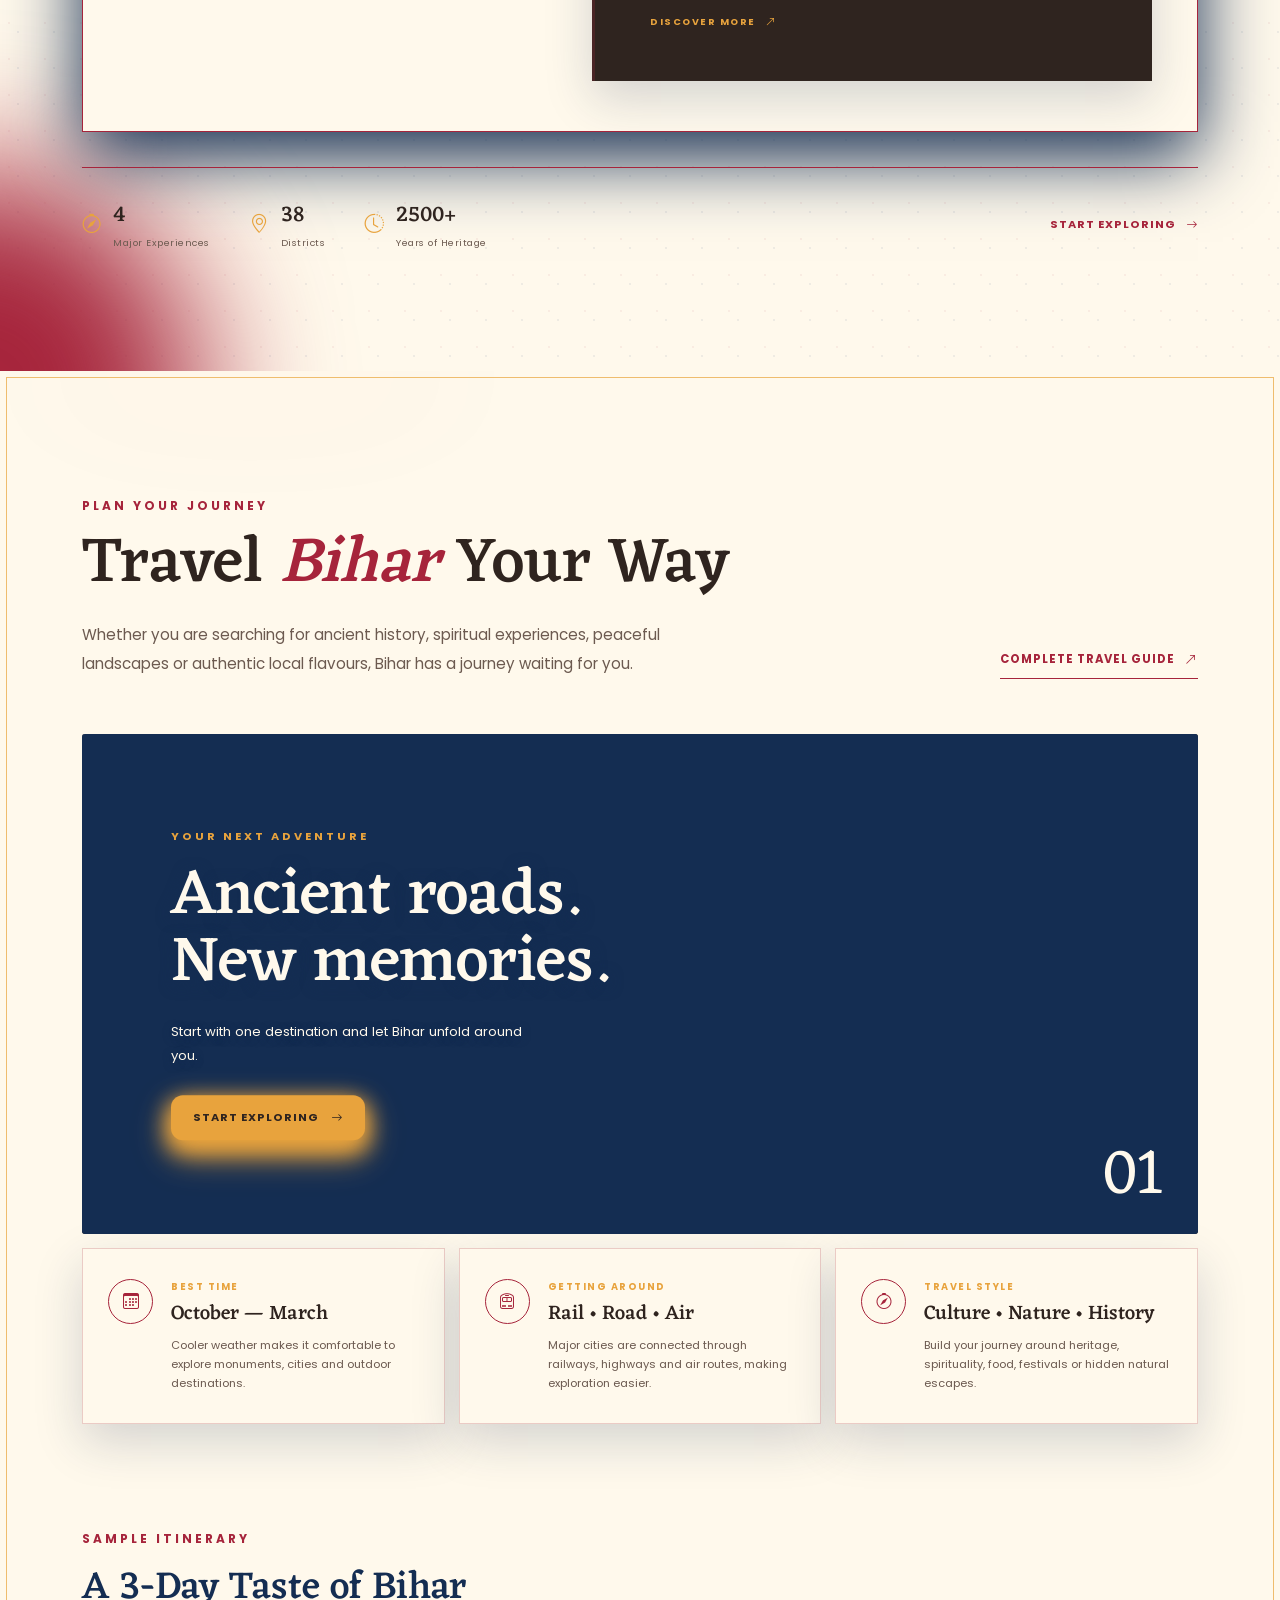
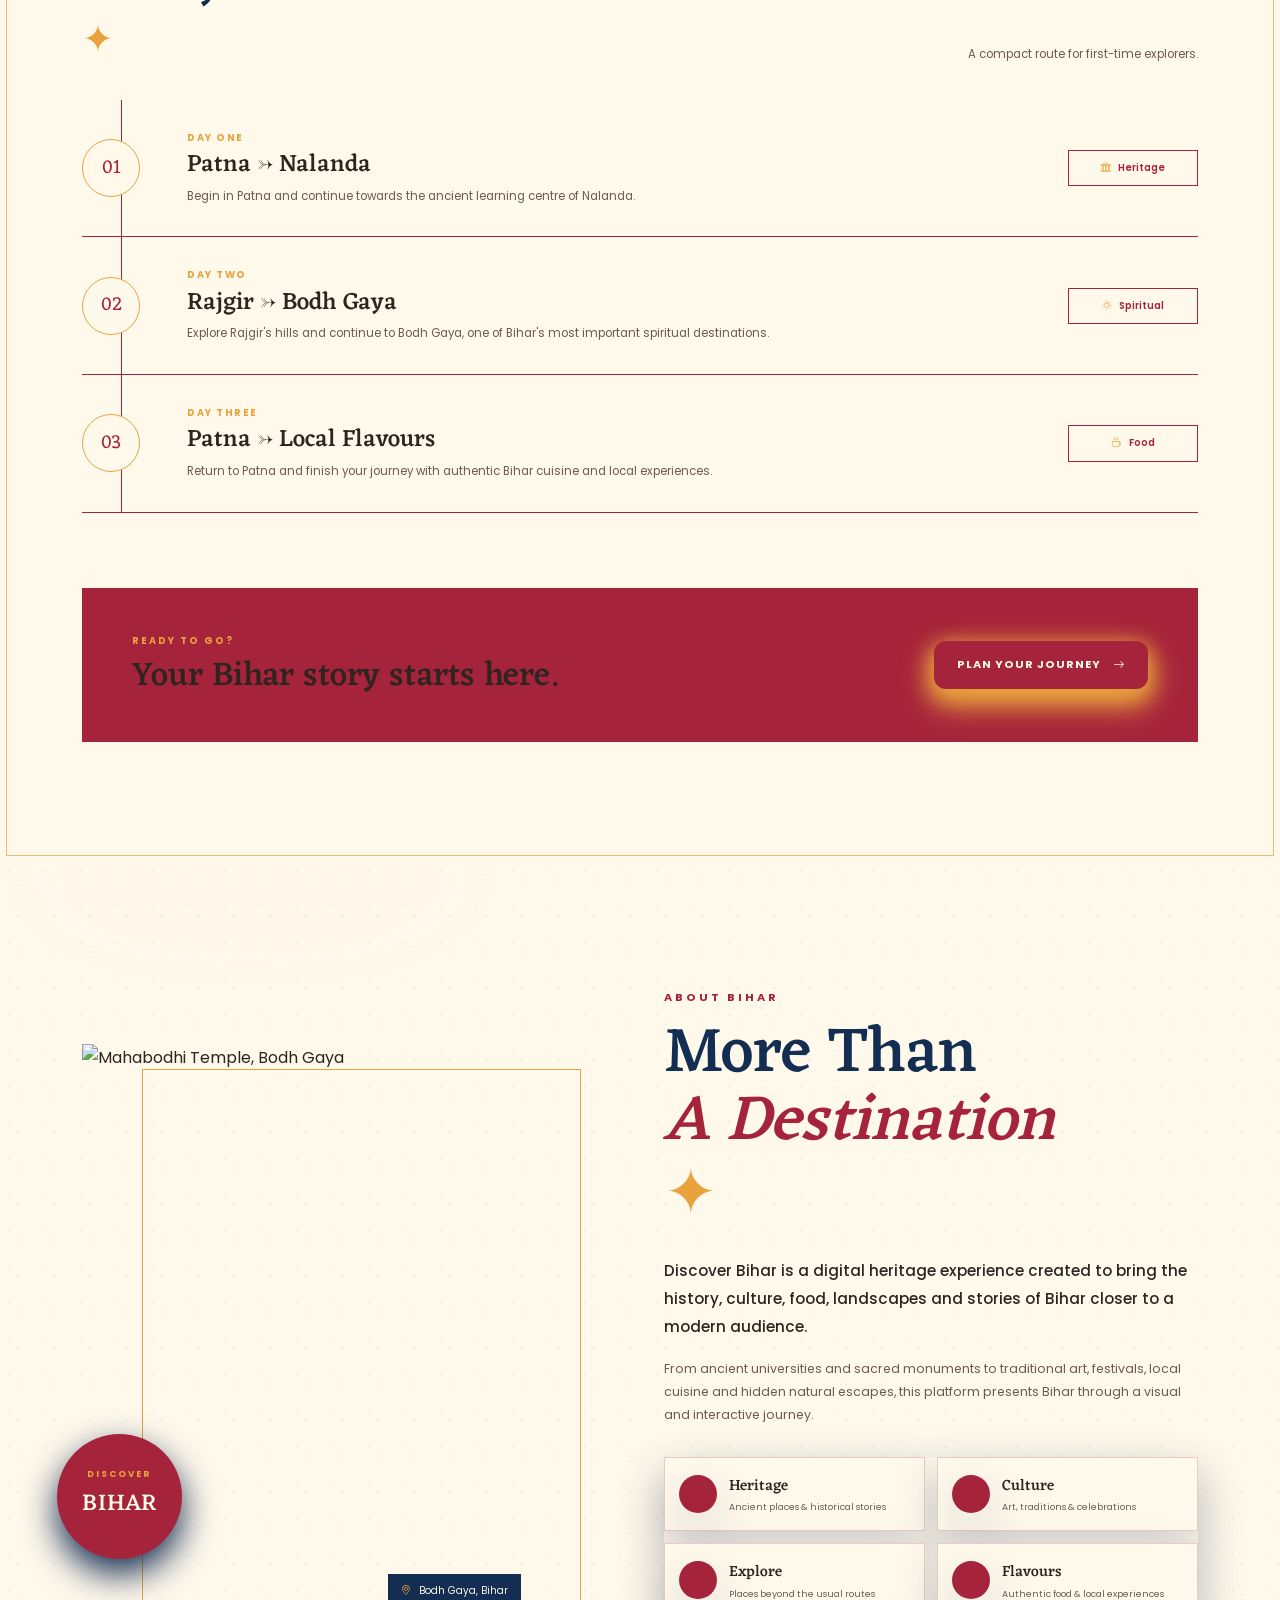
==== commit c8e77422: "fix: section contrast HTML injection [skip ci]" ====
--- a/index.html
+++ b/index.html
@@ -69,6 +69,7 @@
     <link rel="preconnect" href="https://fonts.googleapis.com">
     <link rel="preconnect" href="https://fonts.gstatic.com" crossorigin>
     <link href="https://fonts.googleapis.com/css2?family=Eczar:wght@400;500;600;700&family=Yatra+One&display=swap" rel="stylesheet">
+    <link rel="stylesheet" href="css/section-contrast.css">
 </head>
 
 <!-- ASK BIHAR AI CHATBOT -->
@@ -496,7 +497,7 @@
          HERO SECTION
     ========================================== -->
 
-        <section class="hero-section" id="hero">
+        <section class="section-auto hero-section" id="hero">
 
             <!--
             IMAGE: Bihar Heritage / Mahabodhi Temple
@@ -623,7 +624,7 @@
         BIHAR INTRODUCTION
         ========================================== -->
 
-        <section class="about-bihar-section py-5">
+        <section class="section-auto about-bihar-section py-5">
 
             <div class="container py-5">
 
@@ -779,7 +780,7 @@
         HISTORICAL PLACES
         ========================================== -->
 
-        <section class="historical-section py-5">
+        <section class="section-auto historical-section py-5">
 
             <div class="container py-5">
 
@@ -1081,7 +1082,7 @@
      HIDDEN PLACES
 ========================================== -->
 
-        <section class="hidden-places-section py-5">
+        <section class="section-auto hidden-places-section py-5">
 
             <div class="container py-5">
 
@@ -1403,7 +1404,7 @@
         LOCAL FOOD
         ========================================== -->
 
-        <section class="food-section py-5">
+        <section class="section-auto food-section py-5">
 
             <div class="container py-5">
 
@@ -1685,7 +1686,7 @@
      FESTIVALS OF BIHAR
 ========================================== -->
 
-        <section class="festivals-section py-5">
+        <section class="section-auto festivals-section py-5">
 
             <div class="container py-5">
 
@@ -1961,7 +1962,7 @@
      TRADITIONAL ART & CULTURE
 ========================================== -->
 
-        <section class="culture-section py-5">
+        <section class="section-auto culture-section py-5">
 
             <div class="container py-5">
 
@@ -2178,7 +2179,7 @@
      FAMOUS PERSONALITIES
 ========================================== -->
 
-        <section class="personalities-section py-5">
+        <section class="section-auto personalities-section py-5">
 
             <div class="container py-5">
 
@@ -2520,7 +2521,7 @@
         </section>
 
         <!-- Photo Gallery Section -->
-        <section class="gallery-section" id="gallery">
+        <section class="section-auto gallery-section" id="gallery">
 
             <div class="container">
 
@@ -2714,7 +2715,7 @@
         </section>
 
         <!-- Explore Bihar Section -->
-        <section class="explore-section" id="explore">
+        <section class="section-auto explore-section" id="explore">
 
             <div class="container">
 
@@ -3119,7 +3120,7 @@
 
 
         <!-- Travel Bihar Section -->
-        <section class="travel-section" id="travel">
+        <section class="section-auto travel-section" id="travel">
 
             <div class="container">
 
@@ -3398,7 +3399,7 @@
         </section>
 
         <!-- About Bihar / About Project Section -->
-        <section class="about-project-section" id="about">
+        <section class="section-auto about-project-section" id="about">
 
             <div class="container">
 
@@ -3831,6 +3832,7 @@
     </a>
 
 
+    <script src="js/section-theme.js"></script>
 </body>
 
 </html>
--- a/css/section-contrast.css
+++ b/css/section-contrast.css
@@ -0,0 +1,34 @@
+:root {
+    --section-muted-light-bg: #6B5A47;
+    --section-accent-light-bg: #7D1A2D;
+    --section-muted-dark-bg: #FFF9EC;
+    --section-accent-dark-bg: #F0C56B;
+}
+:is([data-theme="dark"],[data-bs-theme="dark"],.dark-mode,.dark,body.dark) .section-light { color:var(--section-muted-light-bg)!important; }
+:is([data-theme="dark"],[data-bs-theme="dark"],.dark-mode,.dark,body.dark) .section-light h1,
+:is([data-theme="dark"],[data-bs-theme="dark"],.dark-mode,.dark,body.dark) .section-light h2,
+:is([data-theme="dark"],[data-bs-theme="dark"],.dark-mode,.dark,body.dark) .section-light h3,
+:is([data-theme="dark"],[data-bs-theme="dark"],.dark-mode,.dark,body.dark) .section-light h4,
+:is([data-theme="dark"],[data-bs-theme="dark"],.dark-mode,.dark,body.dark) .section-light h5,
+:is([data-theme="dark"],[data-bs-theme="dark"],.dark-mode,.dark,body.dark) .section-light h6 { color:var(--section-muted-light-bg)!important; opacity:1!important; }
+:is([data-theme="dark"],[data-bs-theme="dark"],.dark-mode,.dark,body.dark) .section-light h1 span,
+:is([data-theme="dark"],[data-bs-theme="dark"],.dark-mode,.dark,body.dark) .section-light h2 span,
+:is([data-theme="dark"],[data-bs-theme="dark"],.dark-mode,.dark,body.dark) .section-light h1 em,
+:is([data-theme="dark"],[data-bs-theme="dark"],.dark-mode,.dark,body.dark) .section-light h2 em,
+:is([data-theme="dark"],[data-bs-theme="dark"],.dark-mode,.dark,body.dark) .section-light .section-label,
+:is([data-theme="dark"],[data-bs-theme="dark"],.dark-mode,.dark,body.dark) .section-light .section-eyebrow,
+:is([data-theme="dark"],[data-bs-theme="dark"],.dark-mode,.dark,body.dark) .section-light [class*="view-link"],
+:is([data-theme="dark"],[data-bs-theme="dark"],.dark-mode,.dark,body.dark) .section-light .view-all-link { color:var(--section-accent-light-bg)!important; }
+:is([data-theme="dark"],[data-bs-theme="dark"],.dark-mode,.dark,body.dark) .section-light p,
+:is([data-theme="dark"],[data-bs-theme="dark"],.dark-mode,.dark,body.dark) .section-light .text-muted,
+:is([data-theme="dark"],[data-bs-theme="dark"],.dark-mode,.dark,body.dark) .section-light .section-subtitle,
+:is([data-theme="dark"],[data-bs-theme="dark"],.dark-mode,.dark,body.dark) .section-light .philosophy-text,
+:is([data-theme="dark"],[data-bs-theme="dark"],.dark-mode,.dark,body.dark) .section-light .philosophy-text p,
+:is([data-theme="dark"],[data-bs-theme="dark"],.dark-mode,.dark,body.dark) .section-light .about-project-lead { color:var(--section-muted-light-bg)!important; opacity:1!important; }
+:is([data-theme="dark"],[data-bs-theme="dark"],.dark-mode,.dark,body.dark) .section-light .philosophy-content h3,
+:is([data-theme="dark"],[data-bs-theme="dark"],.dark-mode,.dark,body.dark) .section-light .philosophy-content h3 em { color:var(--theme-text-primary)!important; opacity:1!important; }
+.section-dark .hero-scroll,.section-dark .history-hero-scroll,.section-dark .about-hero-scroll { color:var(--section-muted-dark-bg)!important; }
+.section-dark .hero-scroll i,.section-dark .history-hero-scroll i,.section-dark .about-hero-scroll i { color:var(--section-accent-dark-bg)!important; }
+:is([data-theme="dark"],[data-bs-theme="dark"],.dark-mode,.dark,body.dark) .section-light .hero-scroll,
+:is([data-theme="dark"],[data-bs-theme="dark"],.dark-mode,.dark,body.dark) .section-light .history-hero-scroll,
+:is([data-theme="dark"],[data-bs-theme="dark"],.dark-mode,.dark,body.dark) .section-light .about-hero-scroll { color:var(--section-accent-light-bg)!important; }
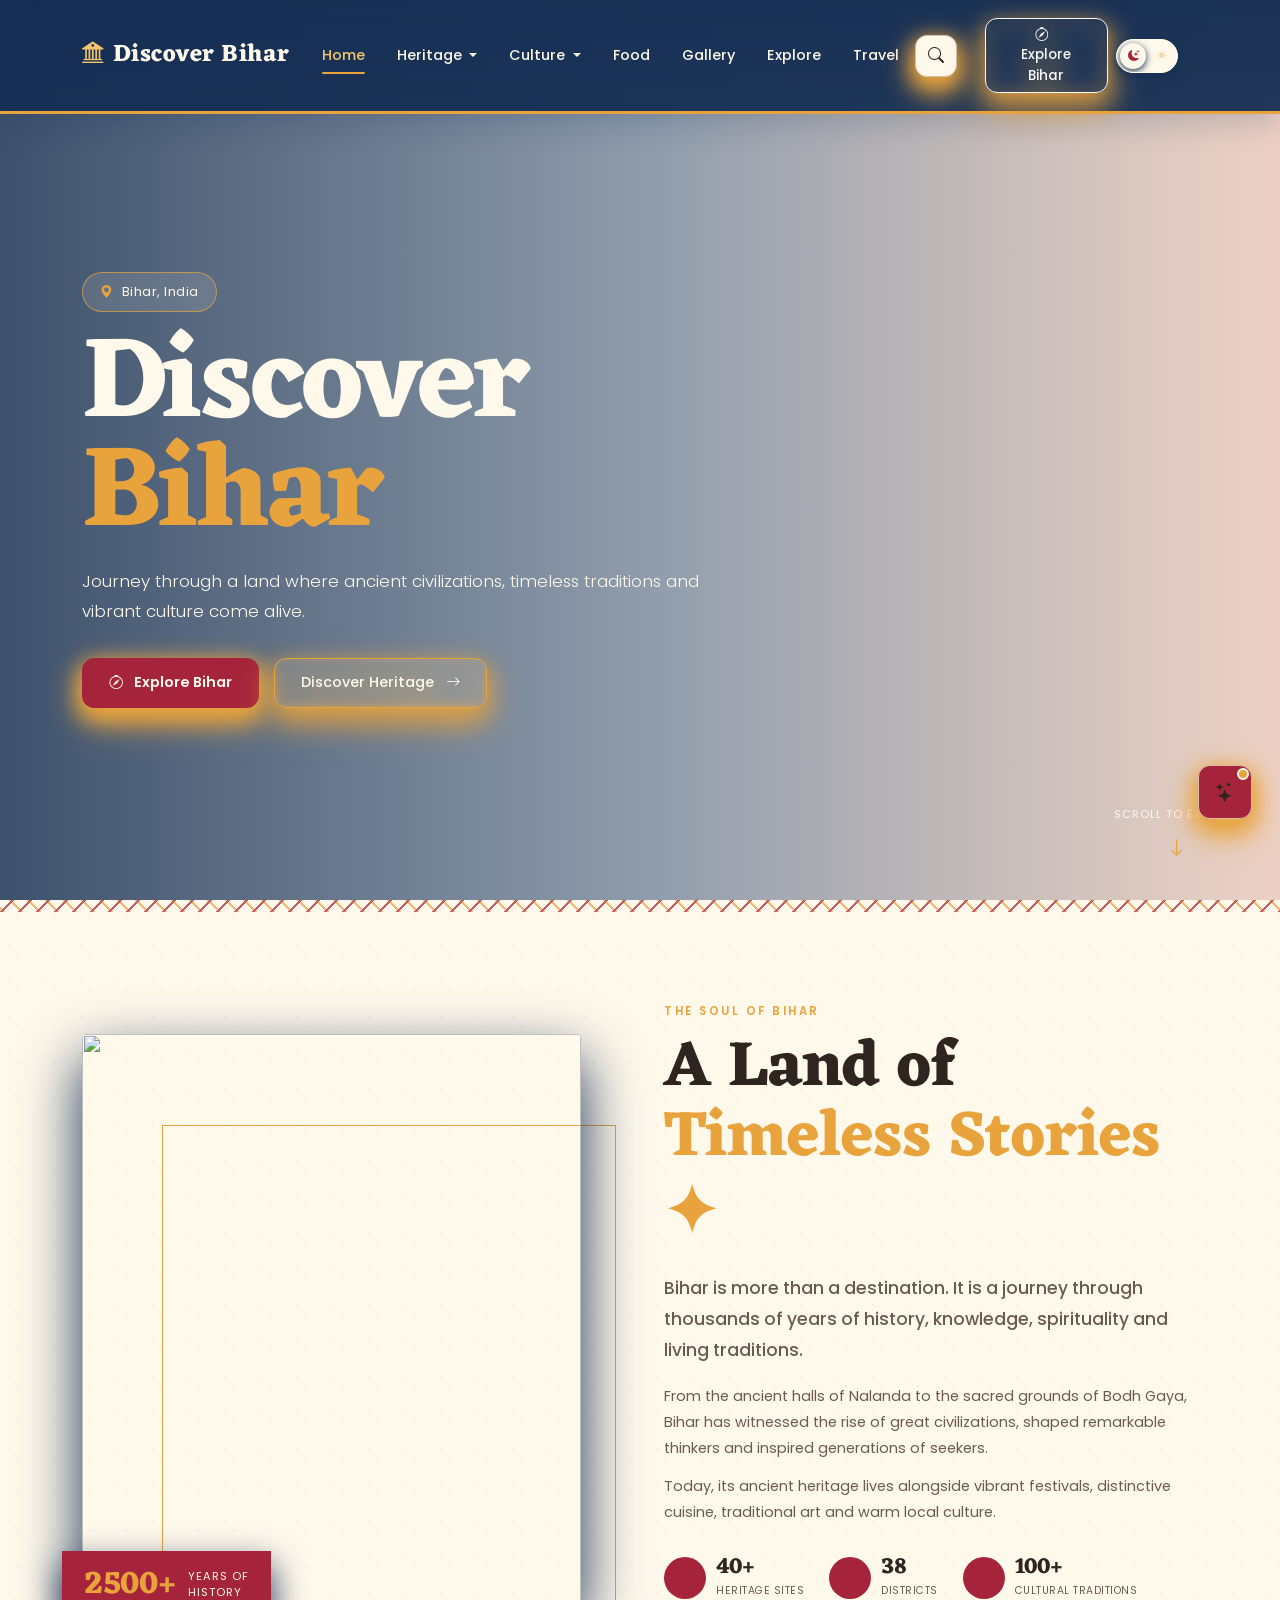
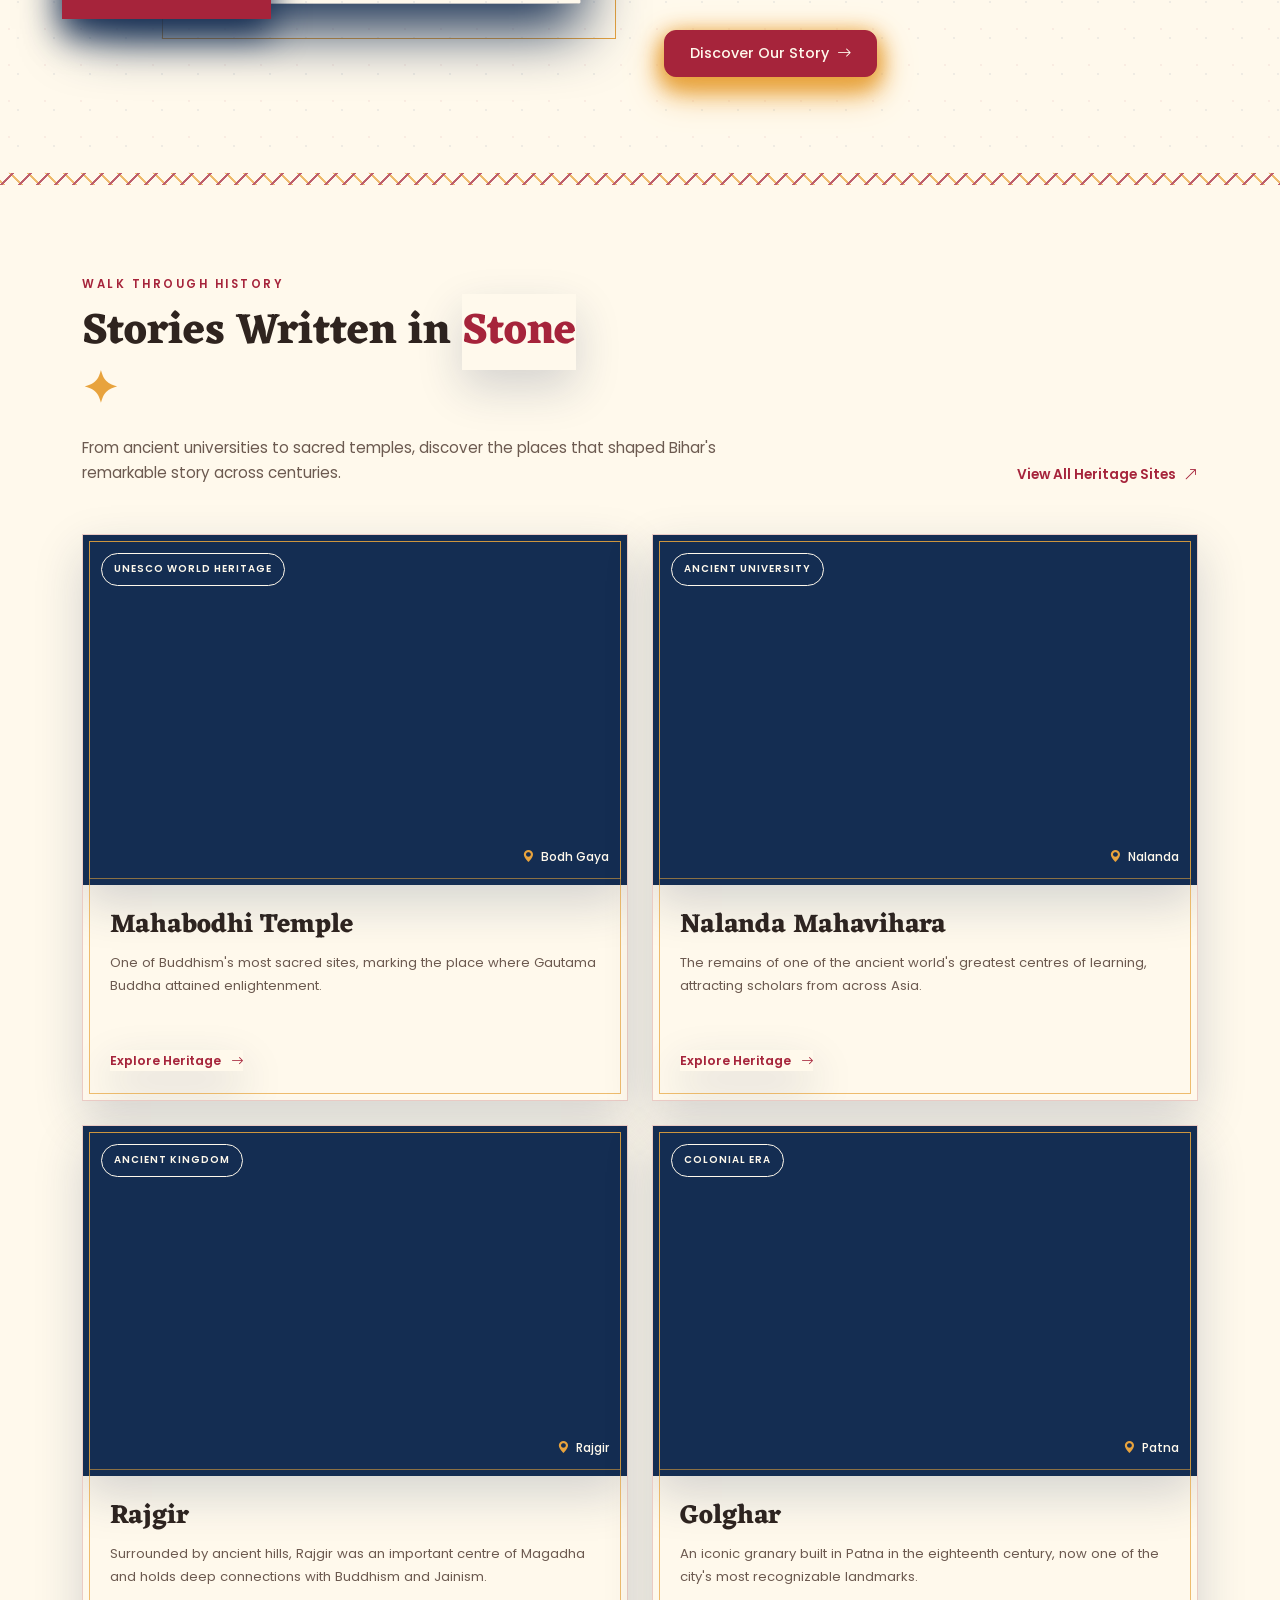
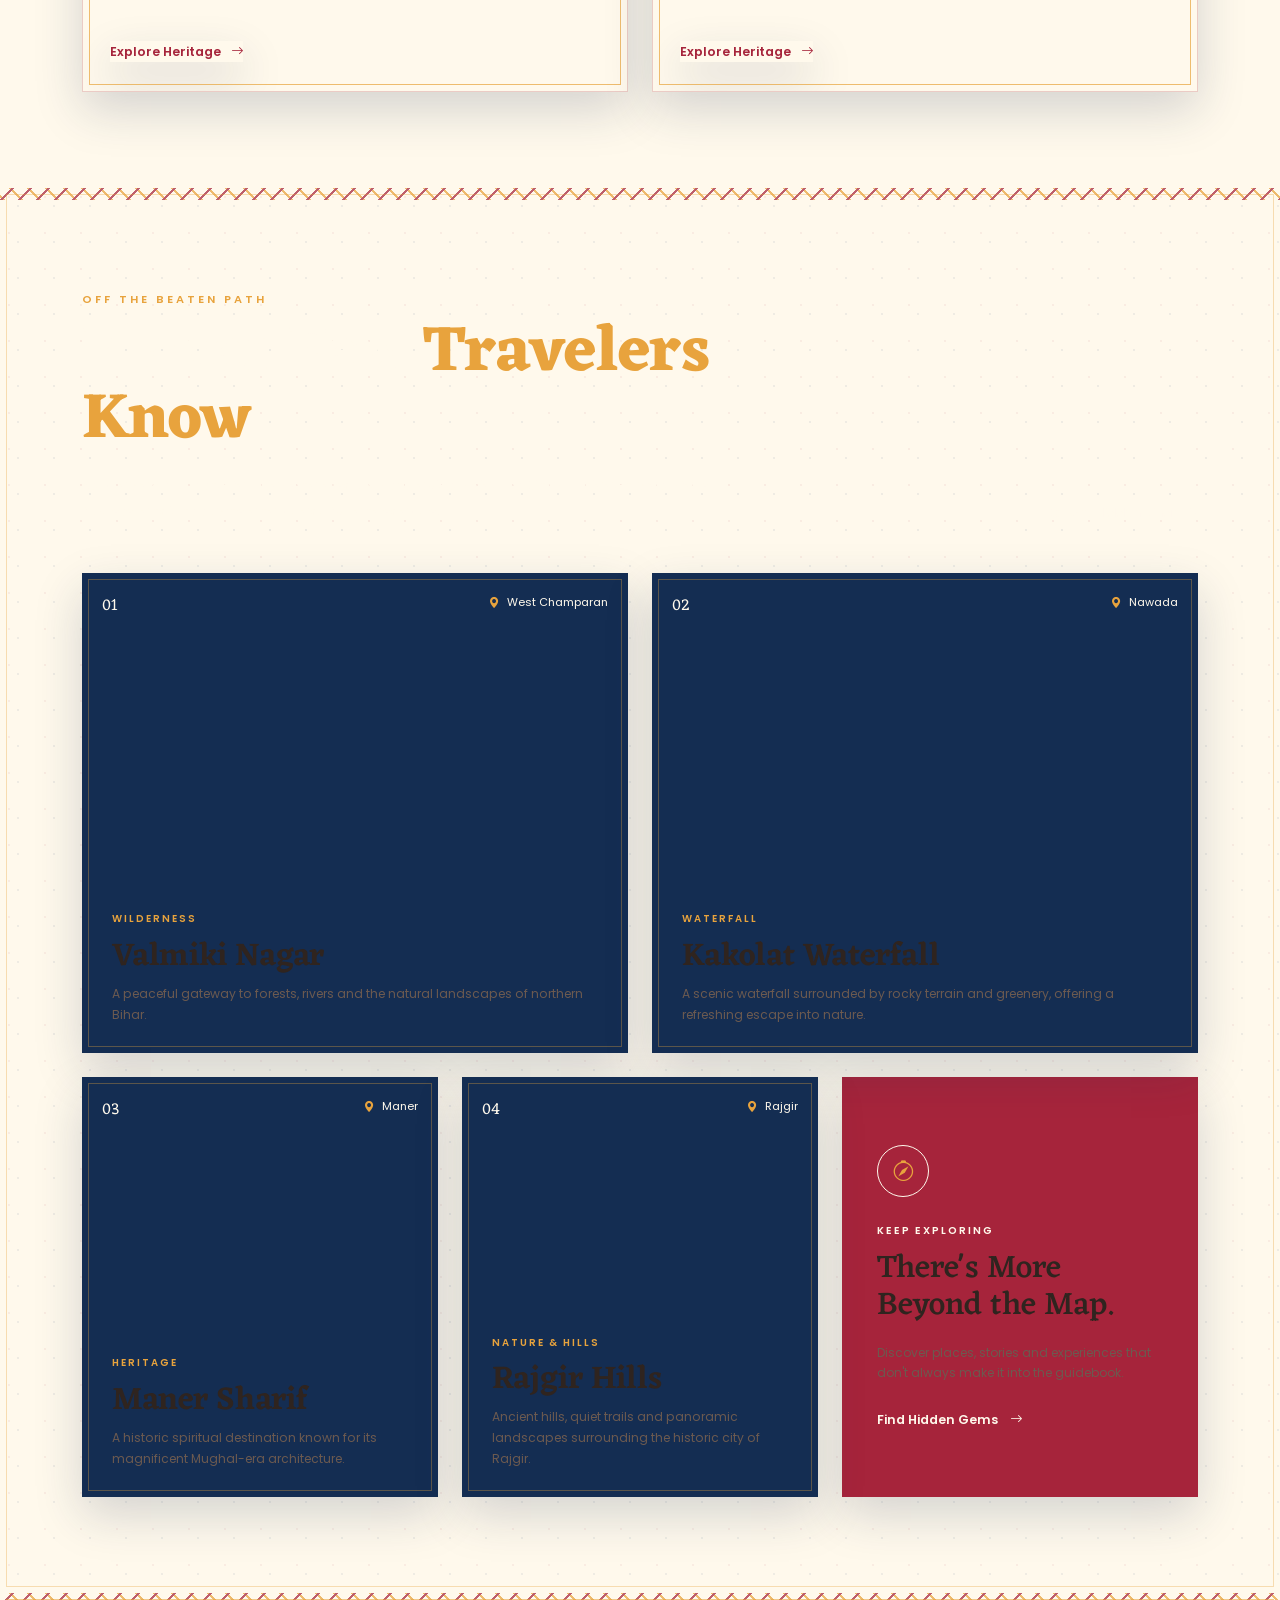
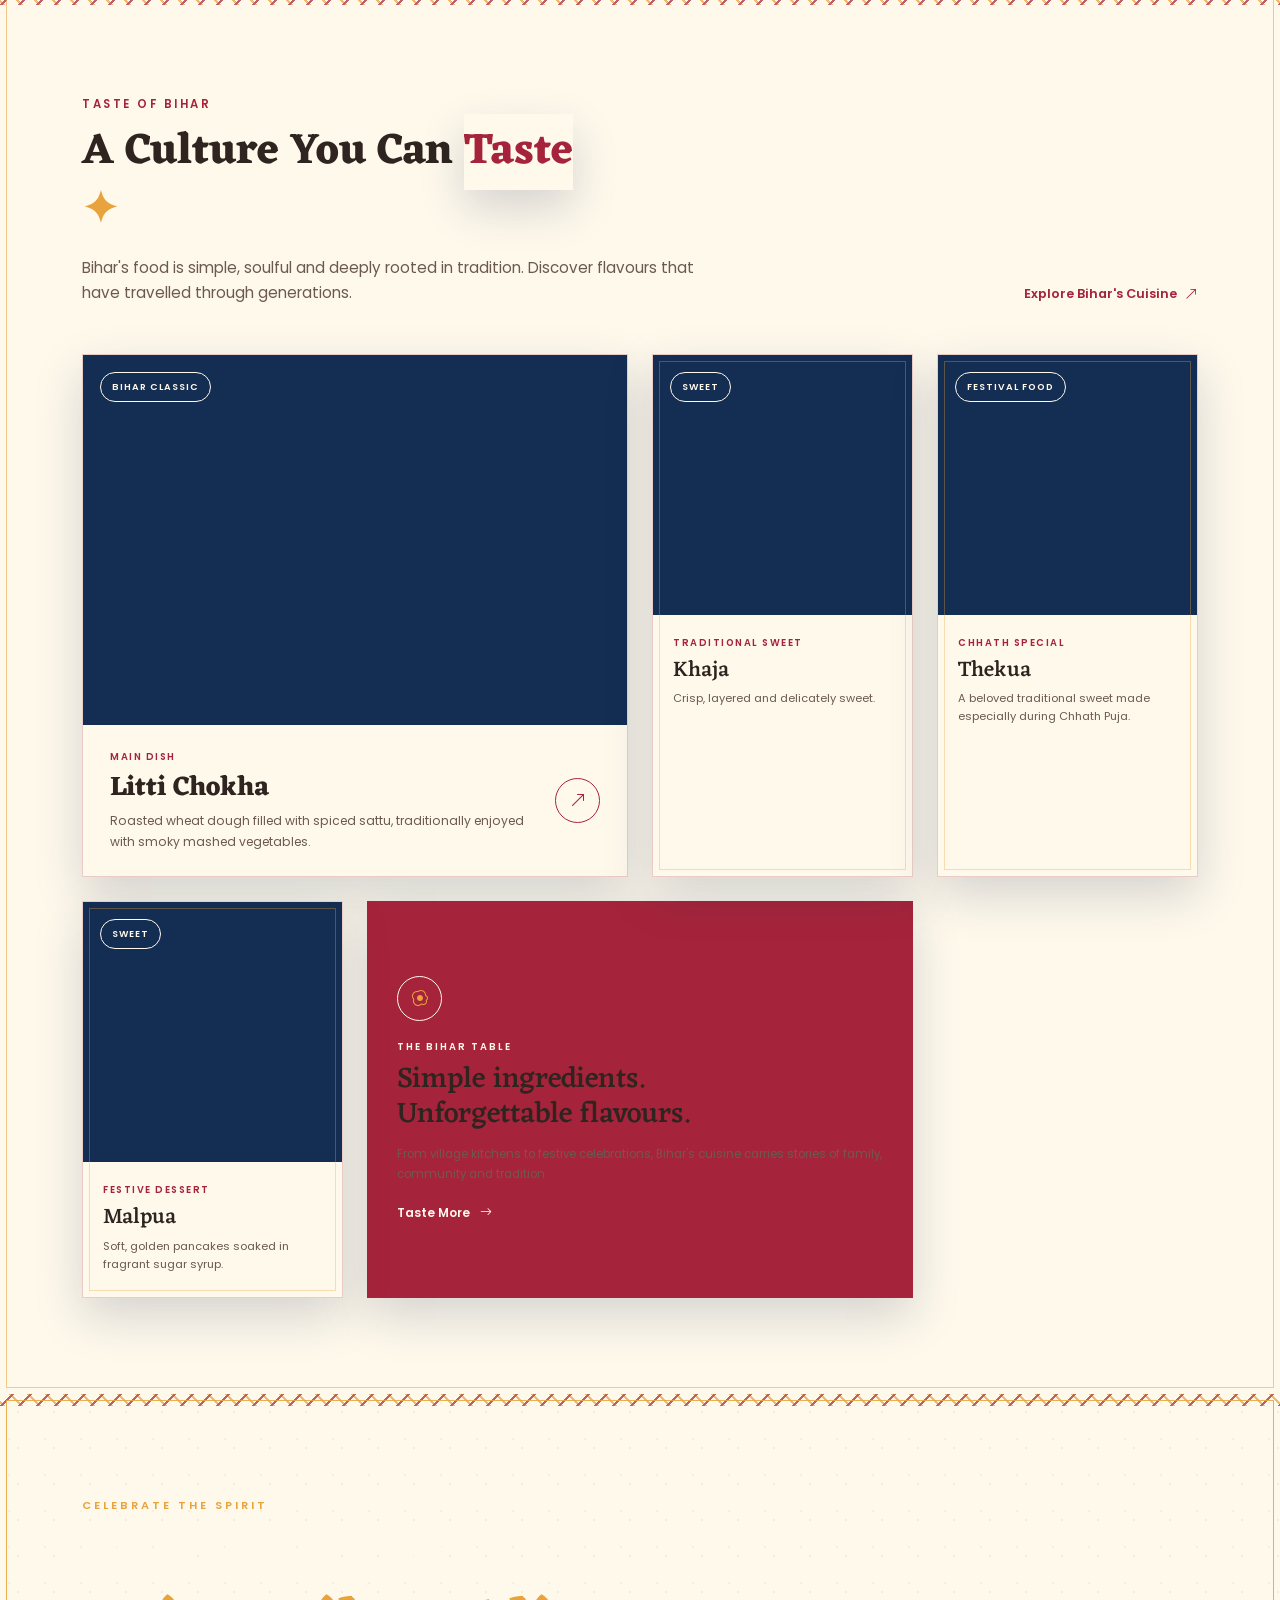
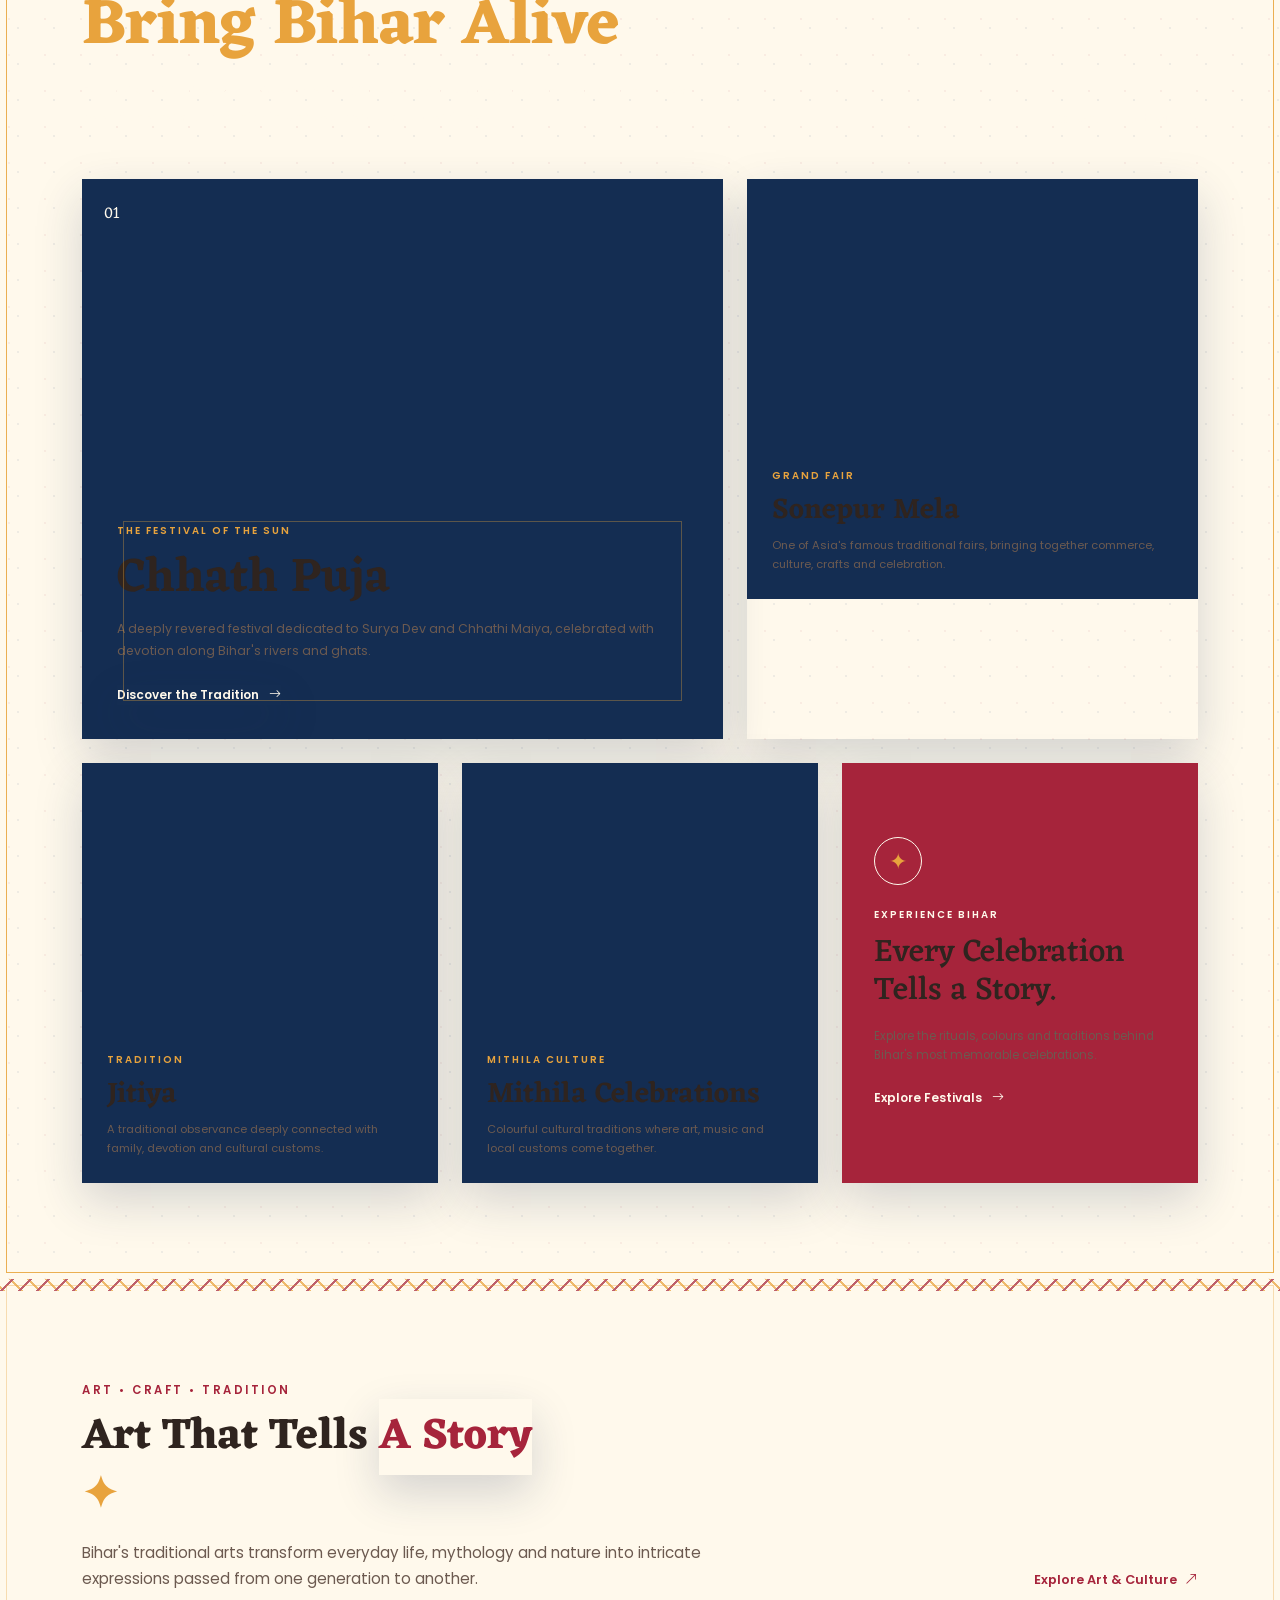
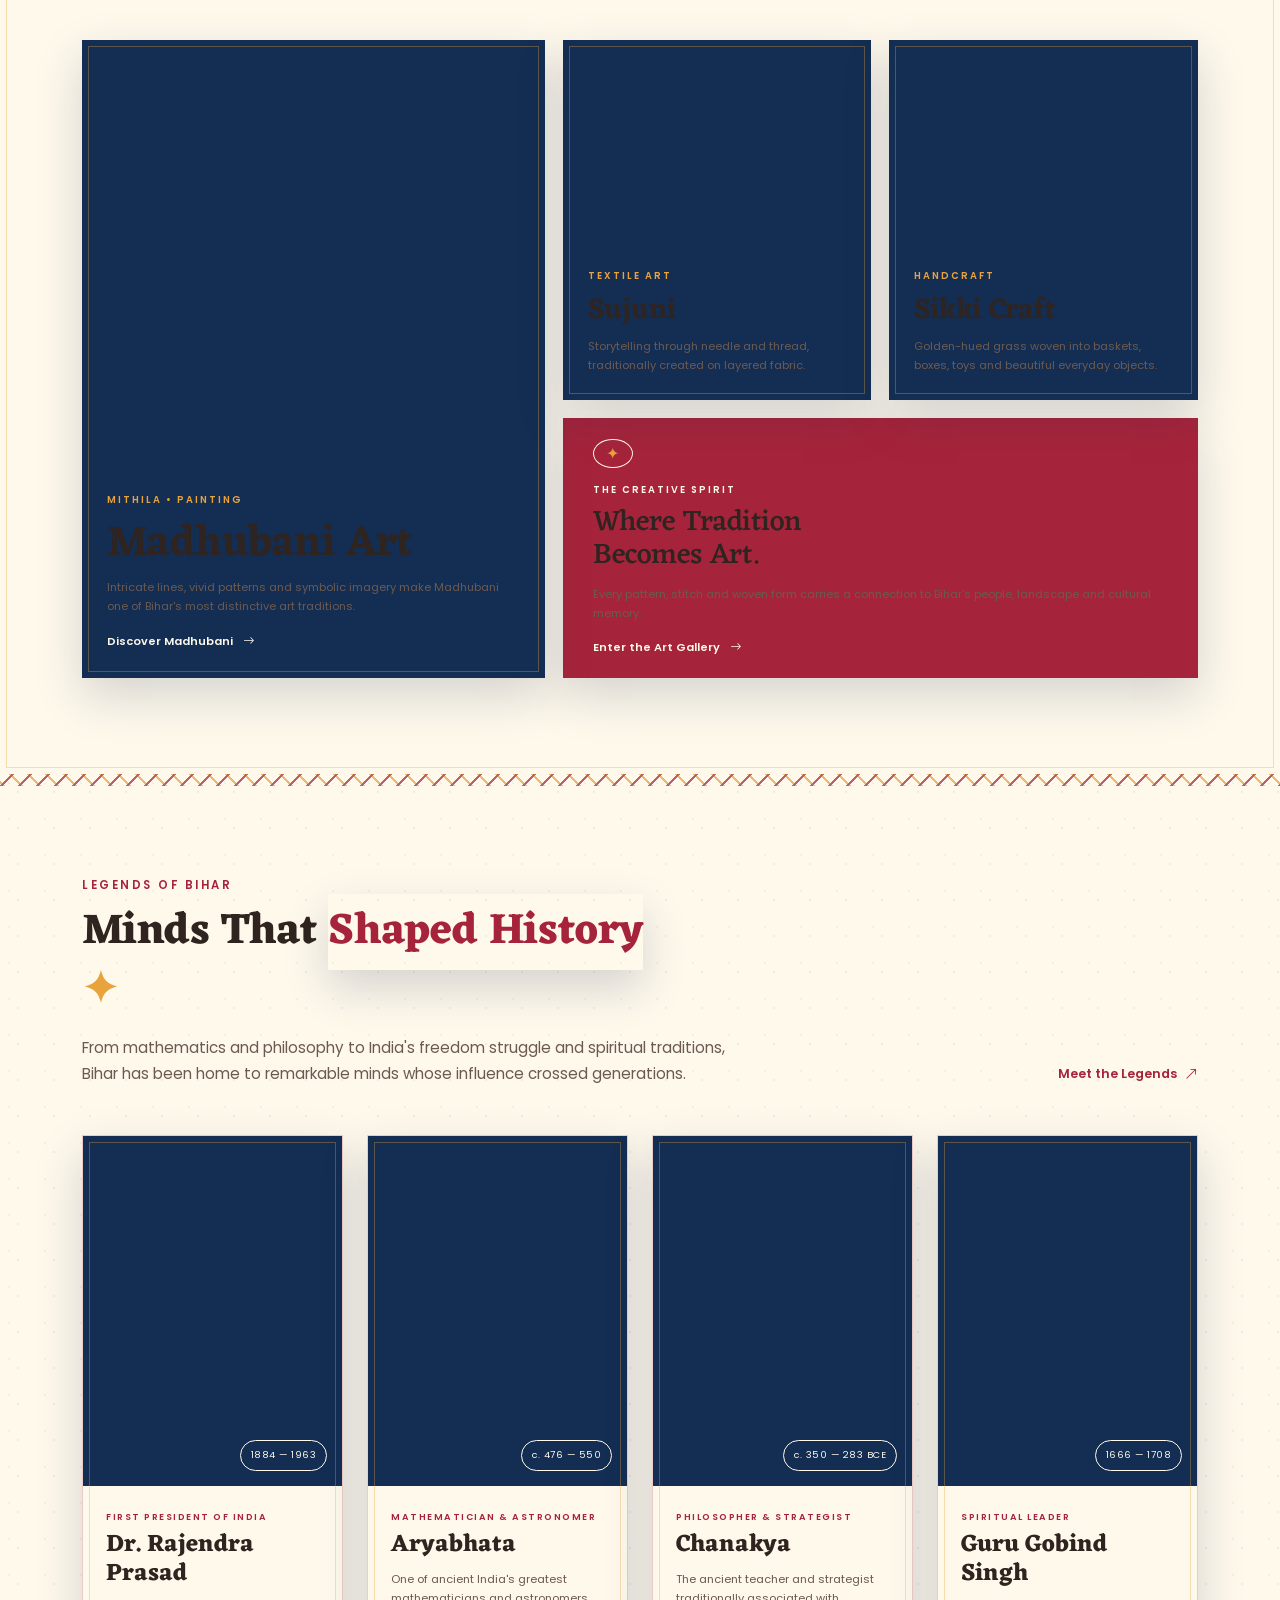
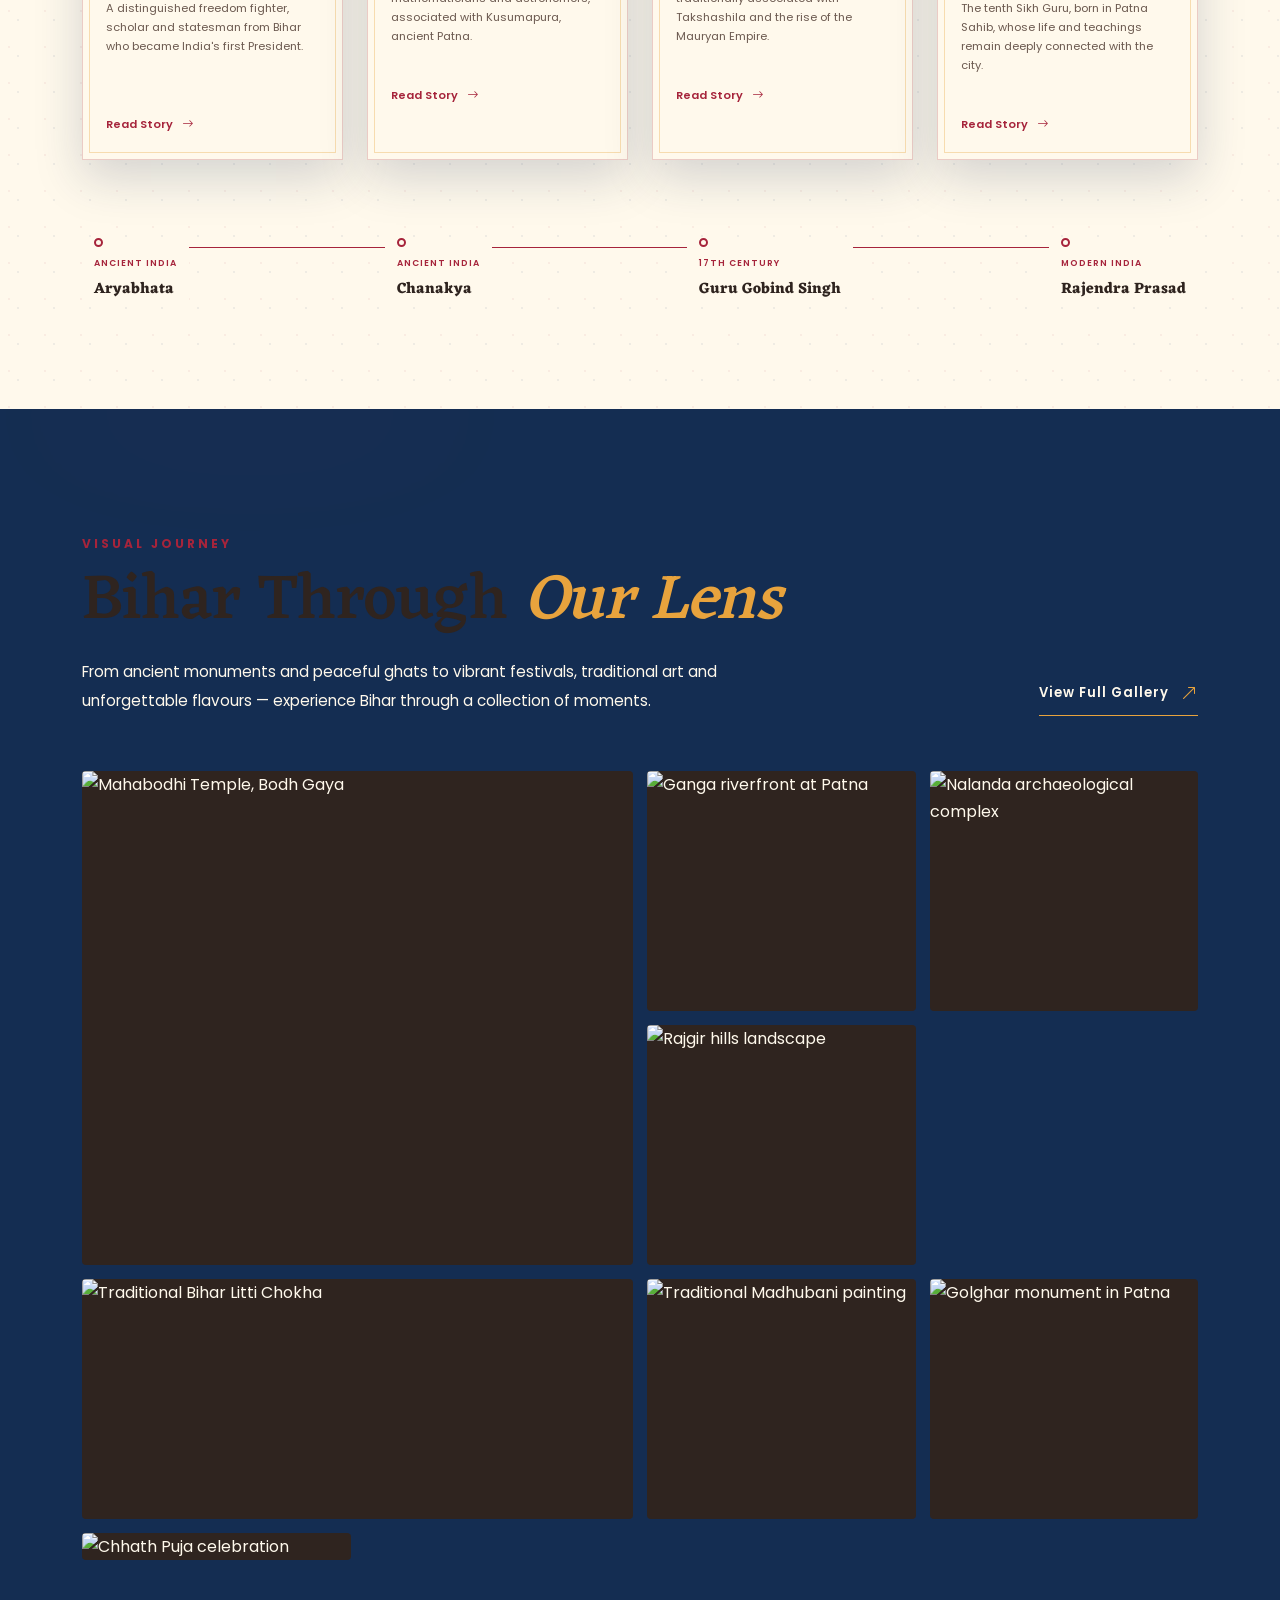
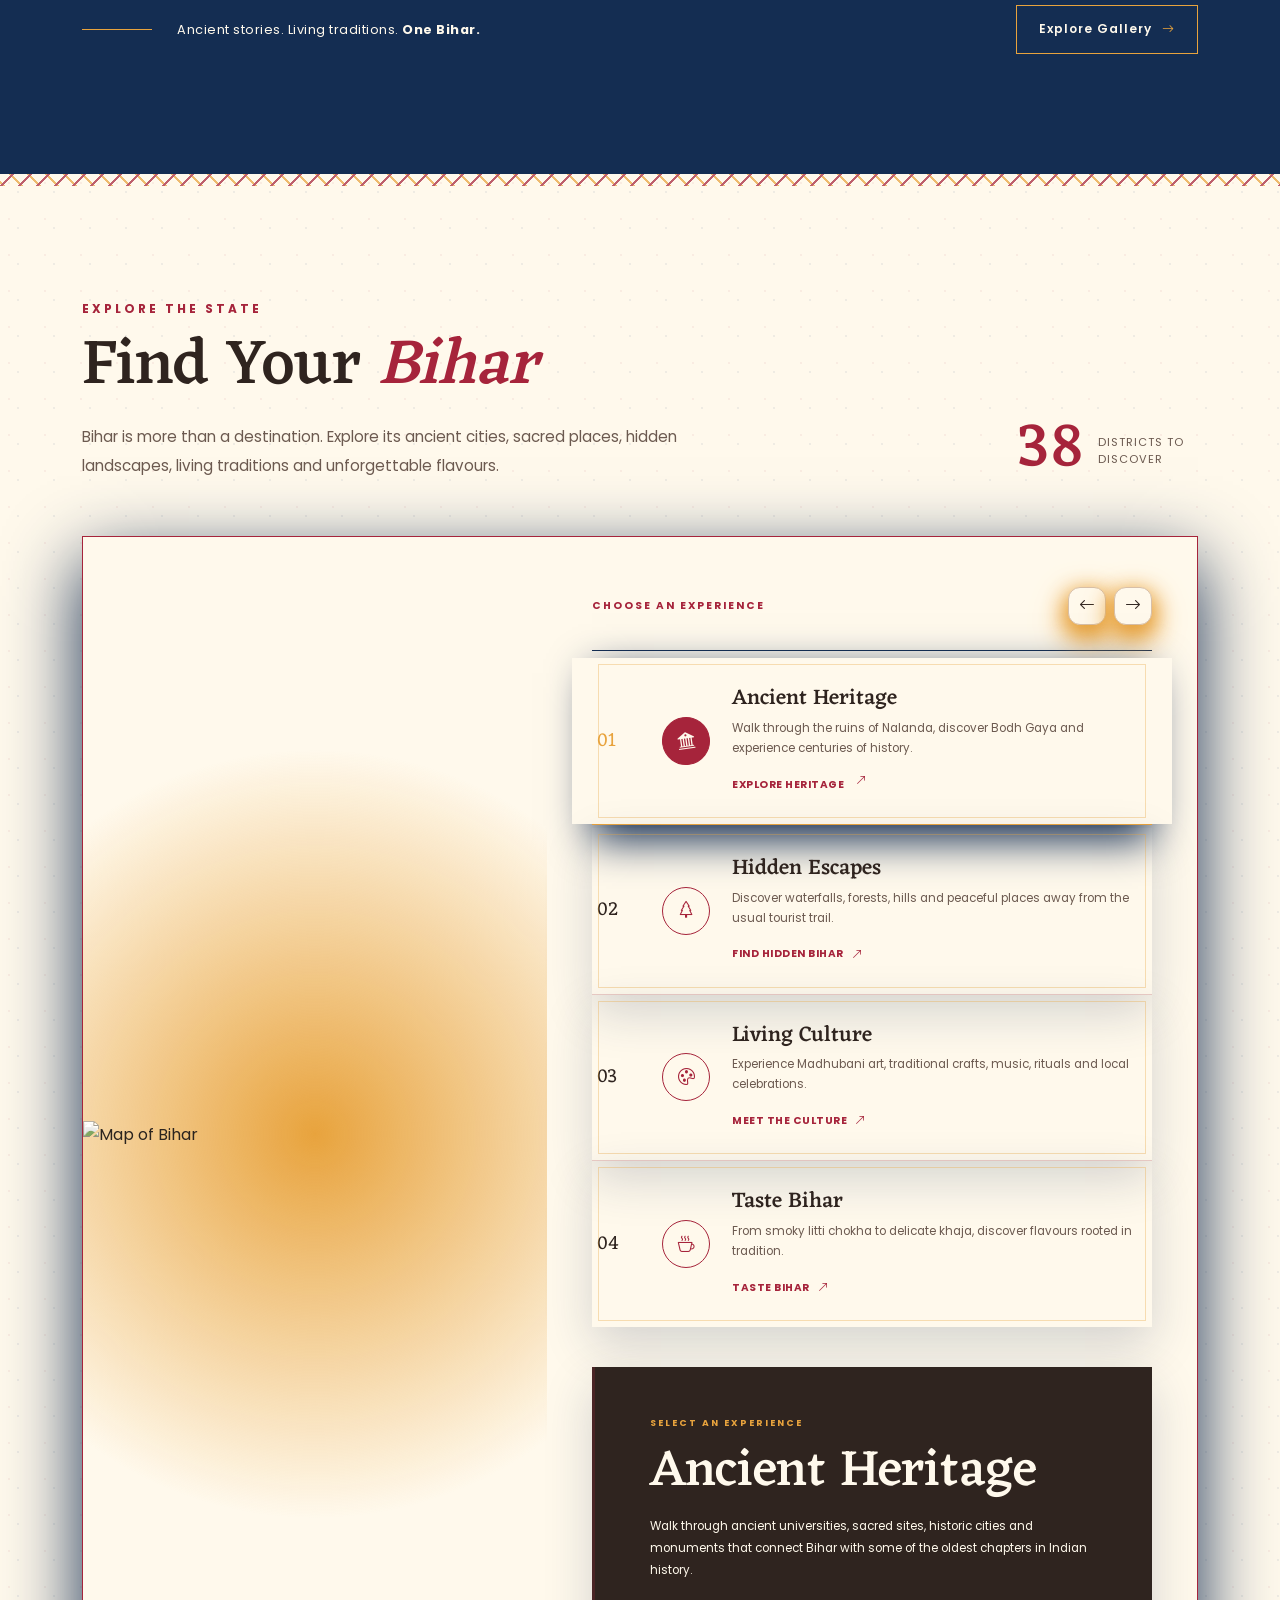
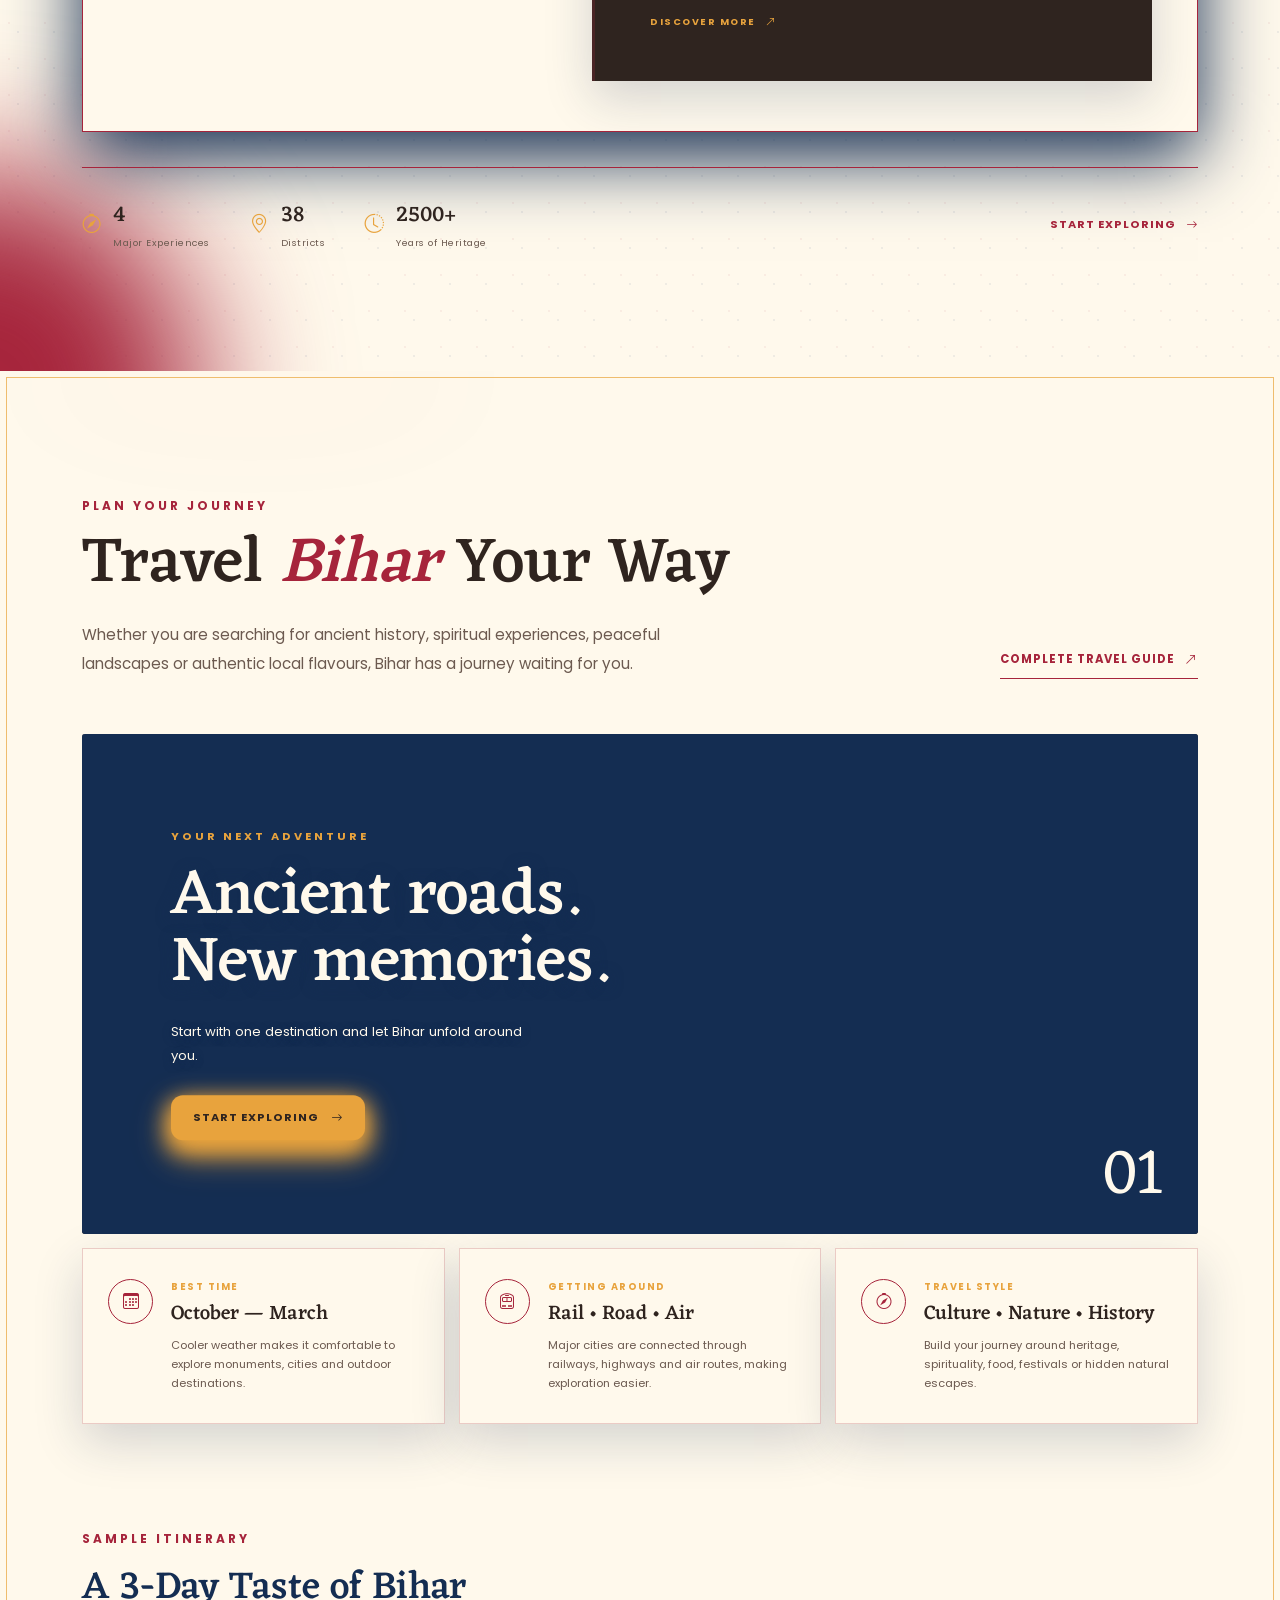
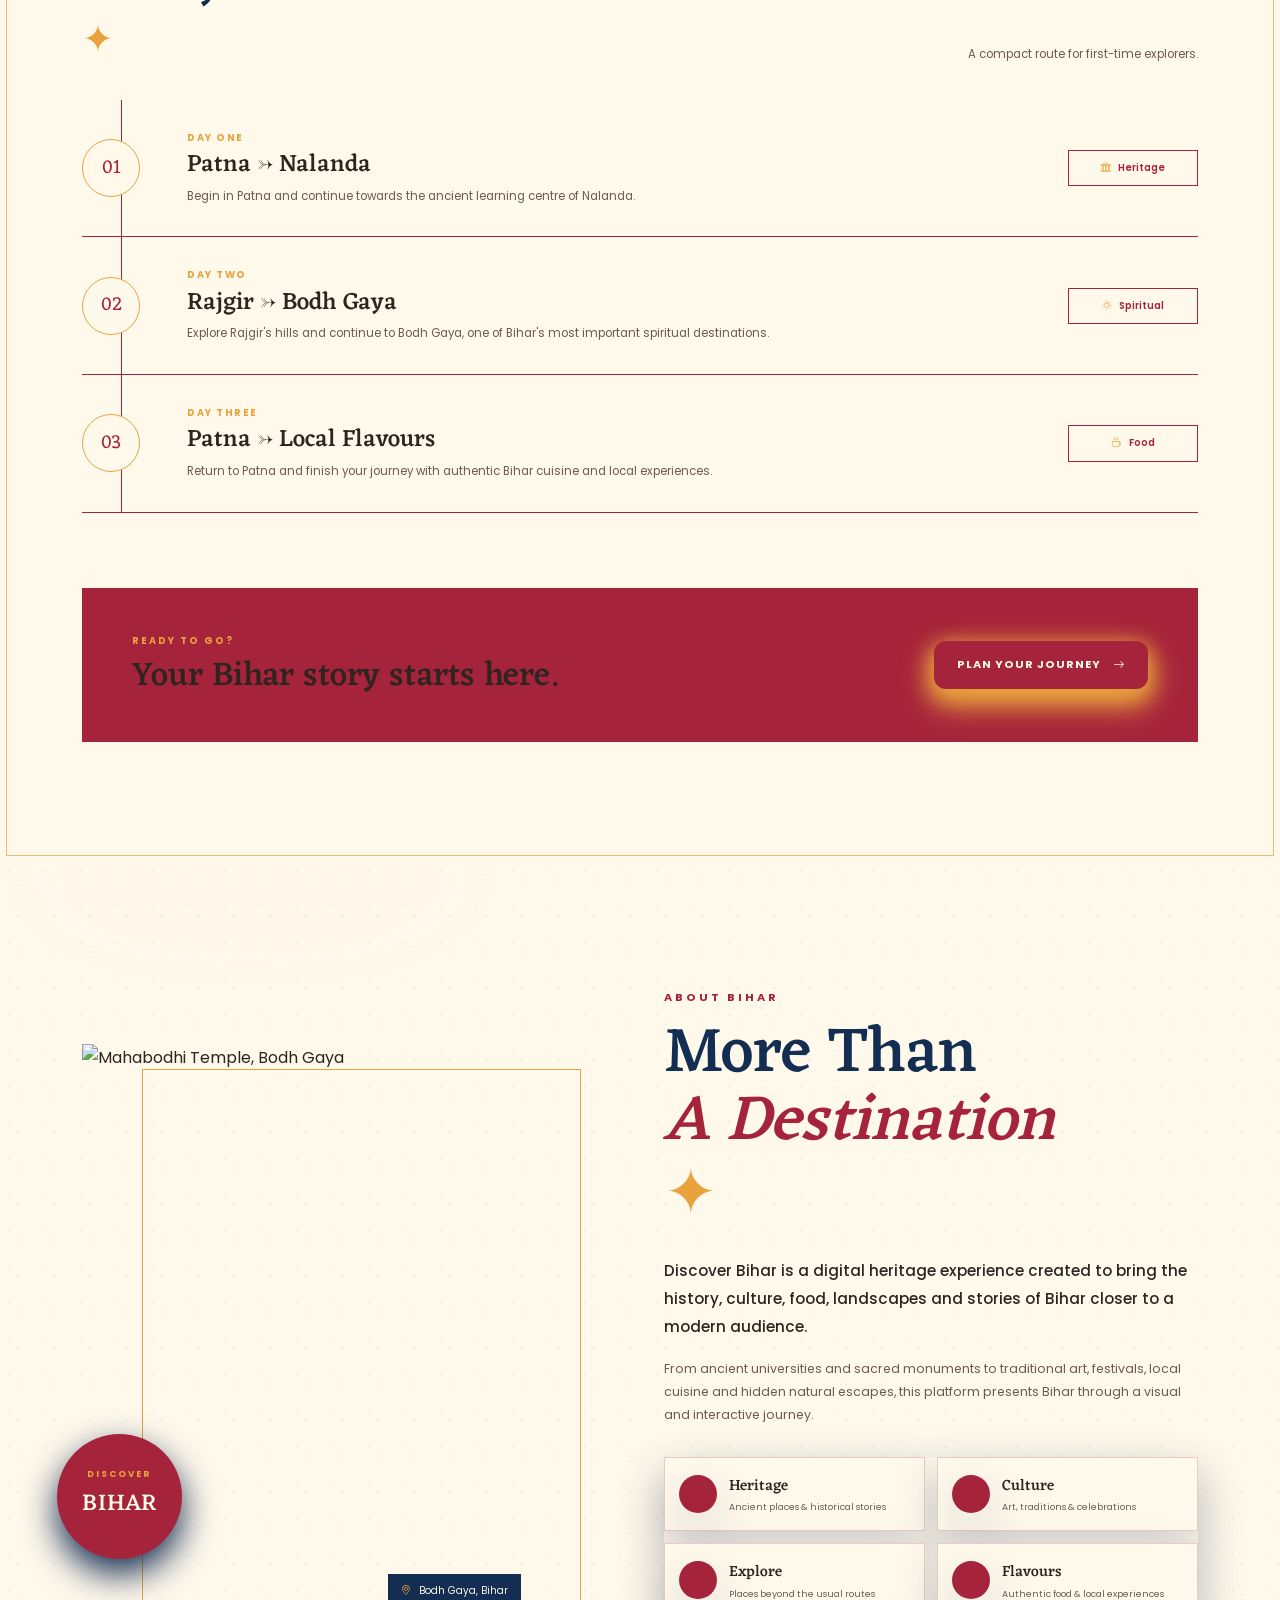
==== commit 5314f2a4: "fix: centralize light dark theme colors and audit contrast [skip ci]" ====
--- a/index.html
+++ b/index.html
@@ -69,7 +69,6 @@
     <link rel="preconnect" href="https://fonts.googleapis.com">
     <link rel="preconnect" href="https://fonts.gstatic.com" crossorigin>
     <link href="https://fonts.googleapis.com/css2?family=Eczar:wght@400;500;600;700&family=Yatra+One&display=swap" rel="stylesheet">
-    <link rel="stylesheet" href="css/section-contrast.css">
 </head>
 
 <!-- ASK BIHAR AI CHATBOT -->
@@ -497,7 +496,7 @@
          HERO SECTION
     ========================================== -->
 
-        <section class="section-auto hero-section" id="hero">
+        <section class="hero-section" id="hero">
 
             <!--
             IMAGE: Bihar Heritage / Mahabodhi Temple
@@ -624,7 +623,7 @@
         BIHAR INTRODUCTION
         ========================================== -->
 
-        <section class="section-auto about-bihar-section py-5">
+        <section class="about-bihar-section py-5">
 
             <div class="container py-5">
 
@@ -780,7 +779,7 @@
         HISTORICAL PLACES
         ========================================== -->
 
-        <section class="section-auto historical-section py-5">
+        <section class="historical-section py-5">
 
             <div class="container py-5">
 
@@ -1082,7 +1081,7 @@
      HIDDEN PLACES
 ========================================== -->
 
-        <section class="section-auto hidden-places-section py-5">
+        <section class="hidden-places-section py-5">
 
             <div class="container py-5">
 
@@ -1404,7 +1403,7 @@
         LOCAL FOOD
         ========================================== -->
 
-        <section class="section-auto food-section py-5">
+        <section class="food-section py-5">
 
             <div class="container py-5">
 
@@ -1686,7 +1685,7 @@
      FESTIVALS OF BIHAR
 ========================================== -->
 
-        <section class="section-auto festivals-section py-5">
+        <section class="festivals-section py-5">
 
             <div class="container py-5">
 
@@ -1962,7 +1961,7 @@
      TRADITIONAL ART & CULTURE
 ========================================== -->
 
-        <section class="section-auto culture-section py-5">
+        <section class="culture-section py-5">
 
             <div class="container py-5">
 
@@ -2179,7 +2178,7 @@
      FAMOUS PERSONALITIES
 ========================================== -->
 
-        <section class="section-auto personalities-section py-5">
+        <section class="personalities-section py-5">
 
             <div class="container py-5">
 
@@ -2521,7 +2520,7 @@
         </section>
 
         <!-- Photo Gallery Section -->
-        <section class="section-auto gallery-section" id="gallery">
+        <section class="gallery-section" id="gallery">
 
             <div class="container">
 
@@ -2715,7 +2714,7 @@
         </section>
 
         <!-- Explore Bihar Section -->
-        <section class="section-auto explore-section" id="explore">
+        <section class="explore-section" id="explore">
 
             <div class="container">
 
@@ -3120,7 +3119,7 @@
 
 
         <!-- Travel Bihar Section -->
-        <section class="section-auto travel-section" id="travel">
+        <section class="travel-section" id="travel">
 
             <div class="container">
 
@@ -3399,7 +3398,7 @@
         </section>
 
         <!-- About Bihar / About Project Section -->
-        <section class="section-auto about-project-section" id="about">
+        <section class="about-project-section" id="about">
 
             <div class="container">
 
@@ -3832,7 +3831,6 @@
     </a>
 
 
-    <script src="js/section-theme.js"></script>
 </body>
 
 </html>
--- a/css/madhubani-theme.css
+++ b/css/madhubani-theme.css
@@ -1,3 +1,41 @@
+
+/* =========================================================
+   THEME TOKENS — centralized light/dark color system
+   ========================================================= */
+:root {
+    --theme-text-primary: #2F241F;
+    --theme-text-secondary: #6C5A50;
+    --theme-text-on-dark: #FFF9EC;
+    --theme-bg-primary: #FDF6E3;
+    --theme-bg-secondary: #FFF9EC;
+    --theme-bg-dark: #142D52;
+    --theme-border: #D7BFA8;
+    --theme-border-strong: #A6243B;
+    --theme-accent: #A6243B;
+    --theme-accent-2: #E8A33D;
+    --theme-link: #1C3F72;
+    --theme-icon: #A6243B;
+    --theme-shadow: rgba(20,45,82,.18);
+    --theme-overlay: rgba(20,45,82,.78);
+    --theme-white: #FFFDF7;
+    --theme-black: #2F241F;
+}
+[data-theme="dark"],[data-bs-theme="dark"],.dark-mode,.dark,body.dark {
+    --theme-text-primary:#FDF6E3; --theme-text-secondary:#E8D8C8; --theme-text-on-dark:#FFF9EC;
+    --theme-bg-primary:#121820; --theme-bg-secondary:#1C2430; --theme-bg-dark:#0C1624;
+    --theme-border:#44505F; --theme-border-strong:#D46A7E; --theme-accent:#D46A7E;
+    --theme-accent-2:#F0C56B; --theme-link:#8DB7FF; --theme-icon:#F0C56B;
+    --theme-shadow:rgba(0,0,0,.45); --theme-overlay:rgba(0,0,0,.72); --theme-white:#FDF6E3; --theme-black:#FDF6E3;
+}
+@media (prefers-color-scheme: dark) {
+    :root:not([data-theme="light"]) {
+        --theme-text-primary:#FDF6E3; --theme-text-secondary:#E8D8C8; --theme-text-on-dark:#FFF9EC;
+        --theme-bg-primary:#121820; --theme-bg-secondary:#1C2430; --theme-bg-dark:#0C1624;
+        --theme-border:#44505F; --theme-border-strong:#D46A7E; --theme-accent:#D46A7E;
+        --theme-accent-2:#F0C56B; --theme-link:#8DB7FF; --theme-icon:#F0C56B;
+        --theme-shadow:rgba(0,0,0,.45); --theme-overlay:rgba(0,0,0,.72); --theme-white:#FDF6E3; --theme-black:#FDF6E3;
+    }
+}
 
 /* =========================================================
    THEME TOKENS — centralized light/dark color system
@@ -344,3 +382,17 @@
 td { color:var(--theme-text-primary); background-color:var(--theme-bg-primary); }
 [role="tooltip"],.tooltip,.popover,.modal-content,.dropdown-menu { color:var(--theme-text-primary); background-color:var(--theme-bg-secondary); border-color:var(--theme-border); }
 
+/* =========================================================
+   THEME SAFETY — high-risk contrast surfaces
+   ========================================================= */
+html, body { background-color:var(--theme-bg-primary); color:var(--theme-text-primary); }
+input,textarea,select,button { color:var(--theme-text-primary); background-color:var(--theme-bg-secondary); border-color:var(--theme-border); }
+input::placeholder,textarea::placeholder { color:var(--theme-text-secondary); opacity:1; }
+input:disabled,textarea:disabled,select:disabled,button:disabled { color:var(--theme-text-secondary); background-color:var(--theme-bg-secondary); border-color:var(--theme-border); opacity:.78; }
+a { color:var(--theme-link); }
+code,pre,kbd,samp { color:var(--theme-text-primary); background-color:var(--theme-bg-secondary); border-color:var(--theme-border); }
+table,thead,tbody,tr,th,td { border-color:var(--theme-border); }
+th { color:var(--theme-text-primary); background-color:var(--theme-bg-secondary); }
+td { color:var(--theme-text-primary); background-color:var(--theme-bg-primary); }
+[role="tooltip"],.tooltip,.popover,.modal-content,.dropdown-menu { color:var(--theme-text-primary); background-color:var(--theme-bg-secondary); border-color:var(--theme-border); }
+
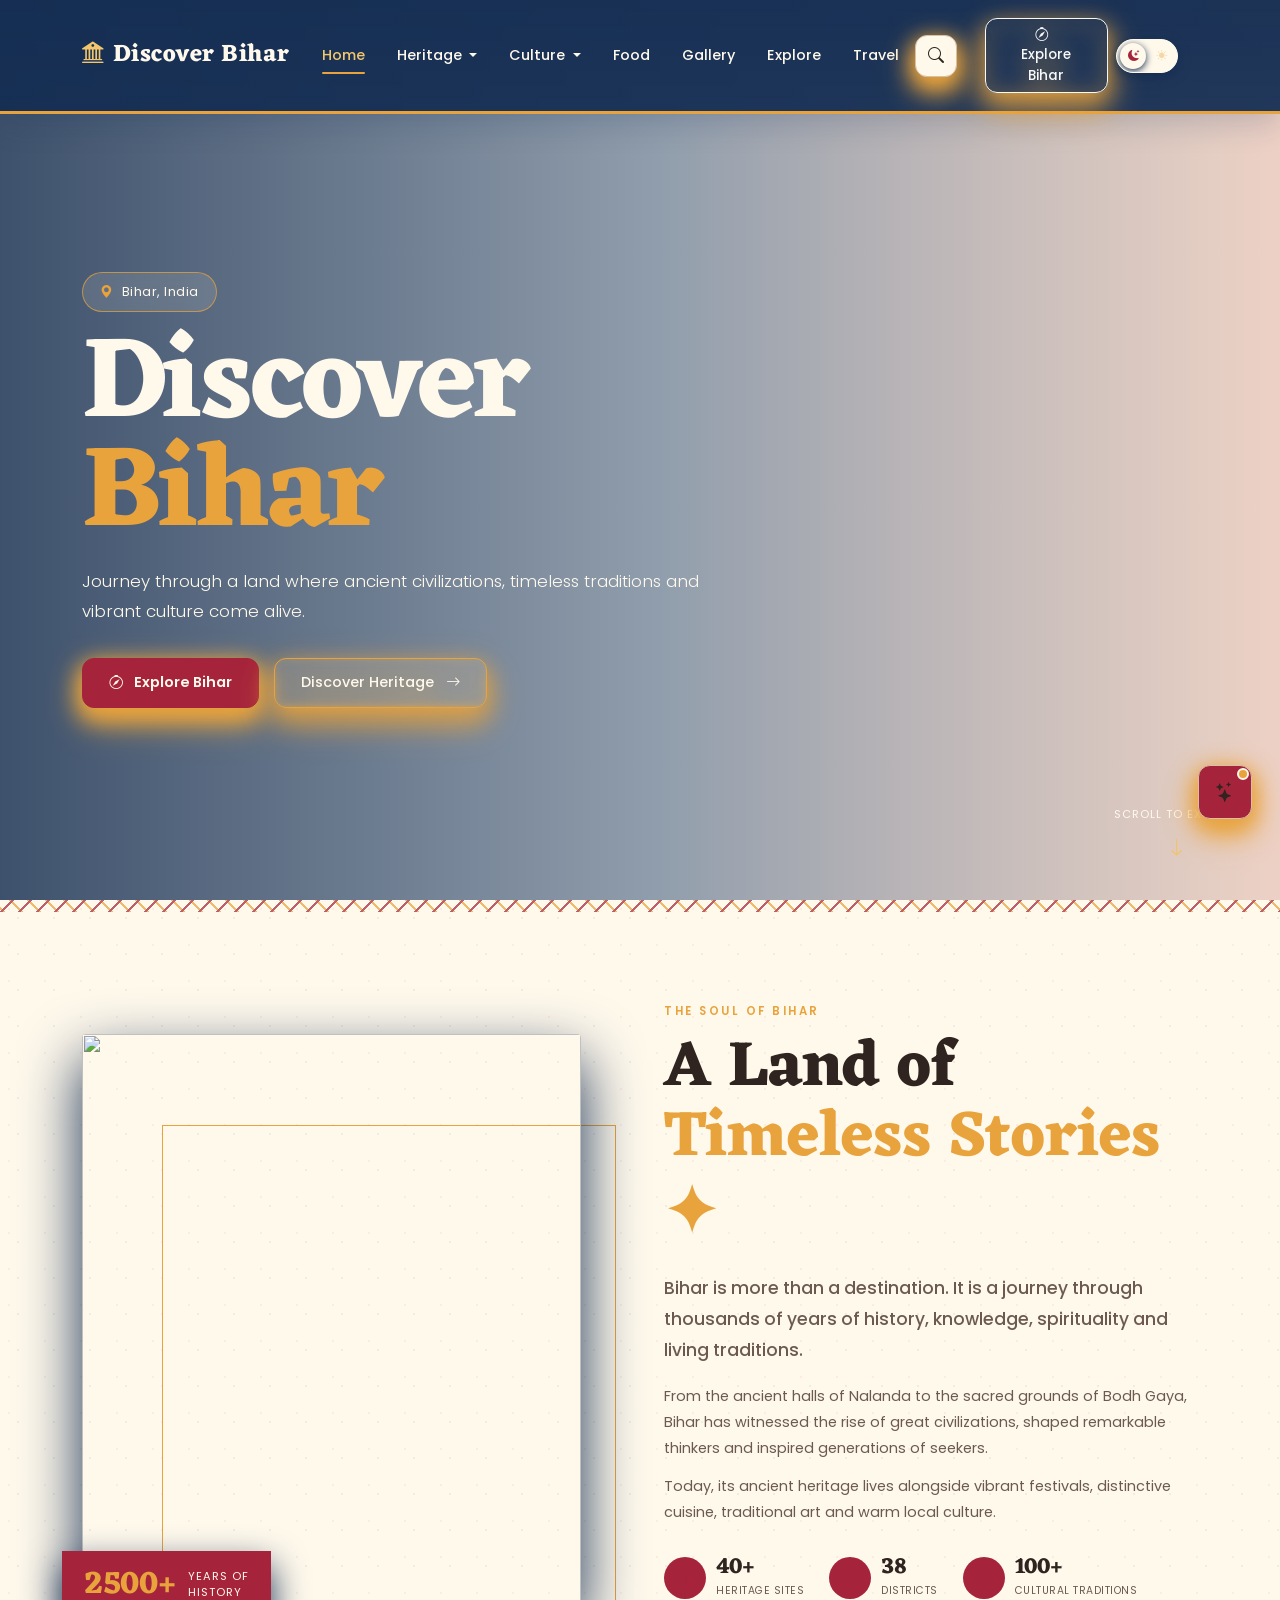
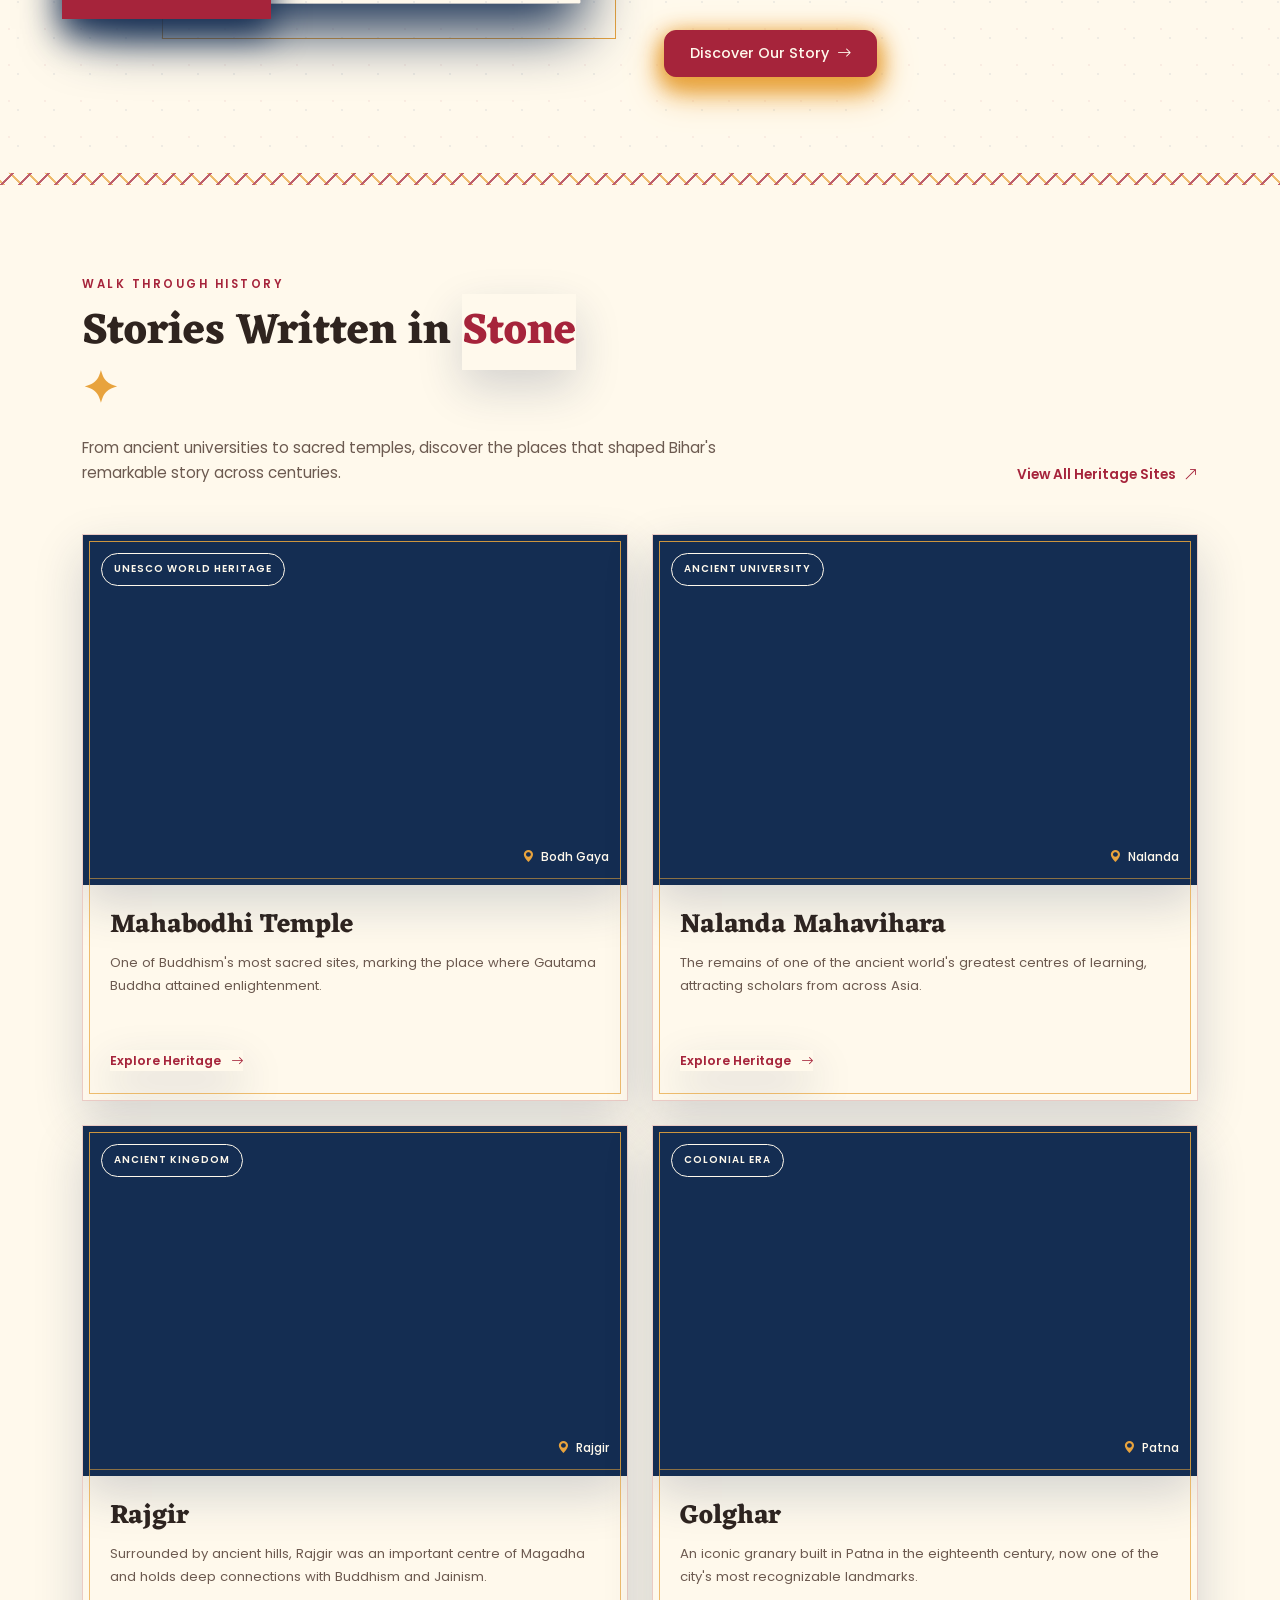
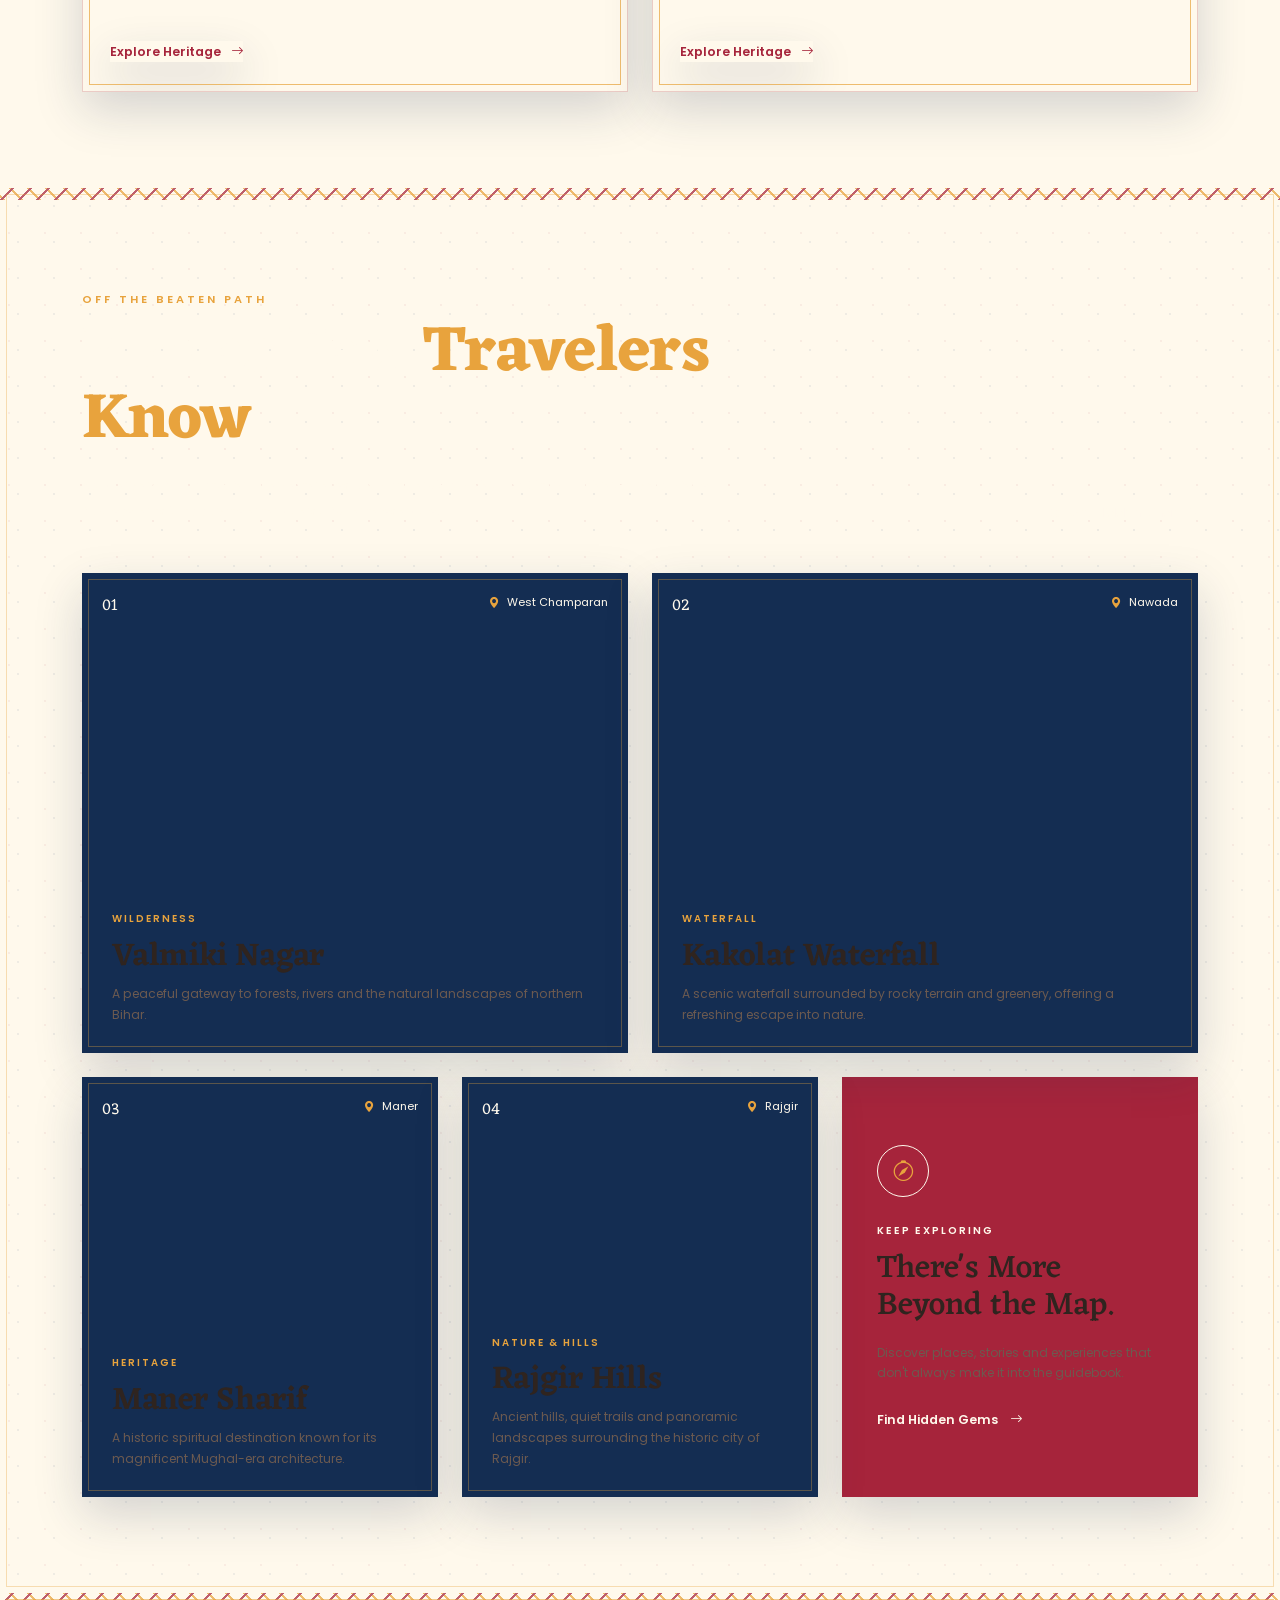
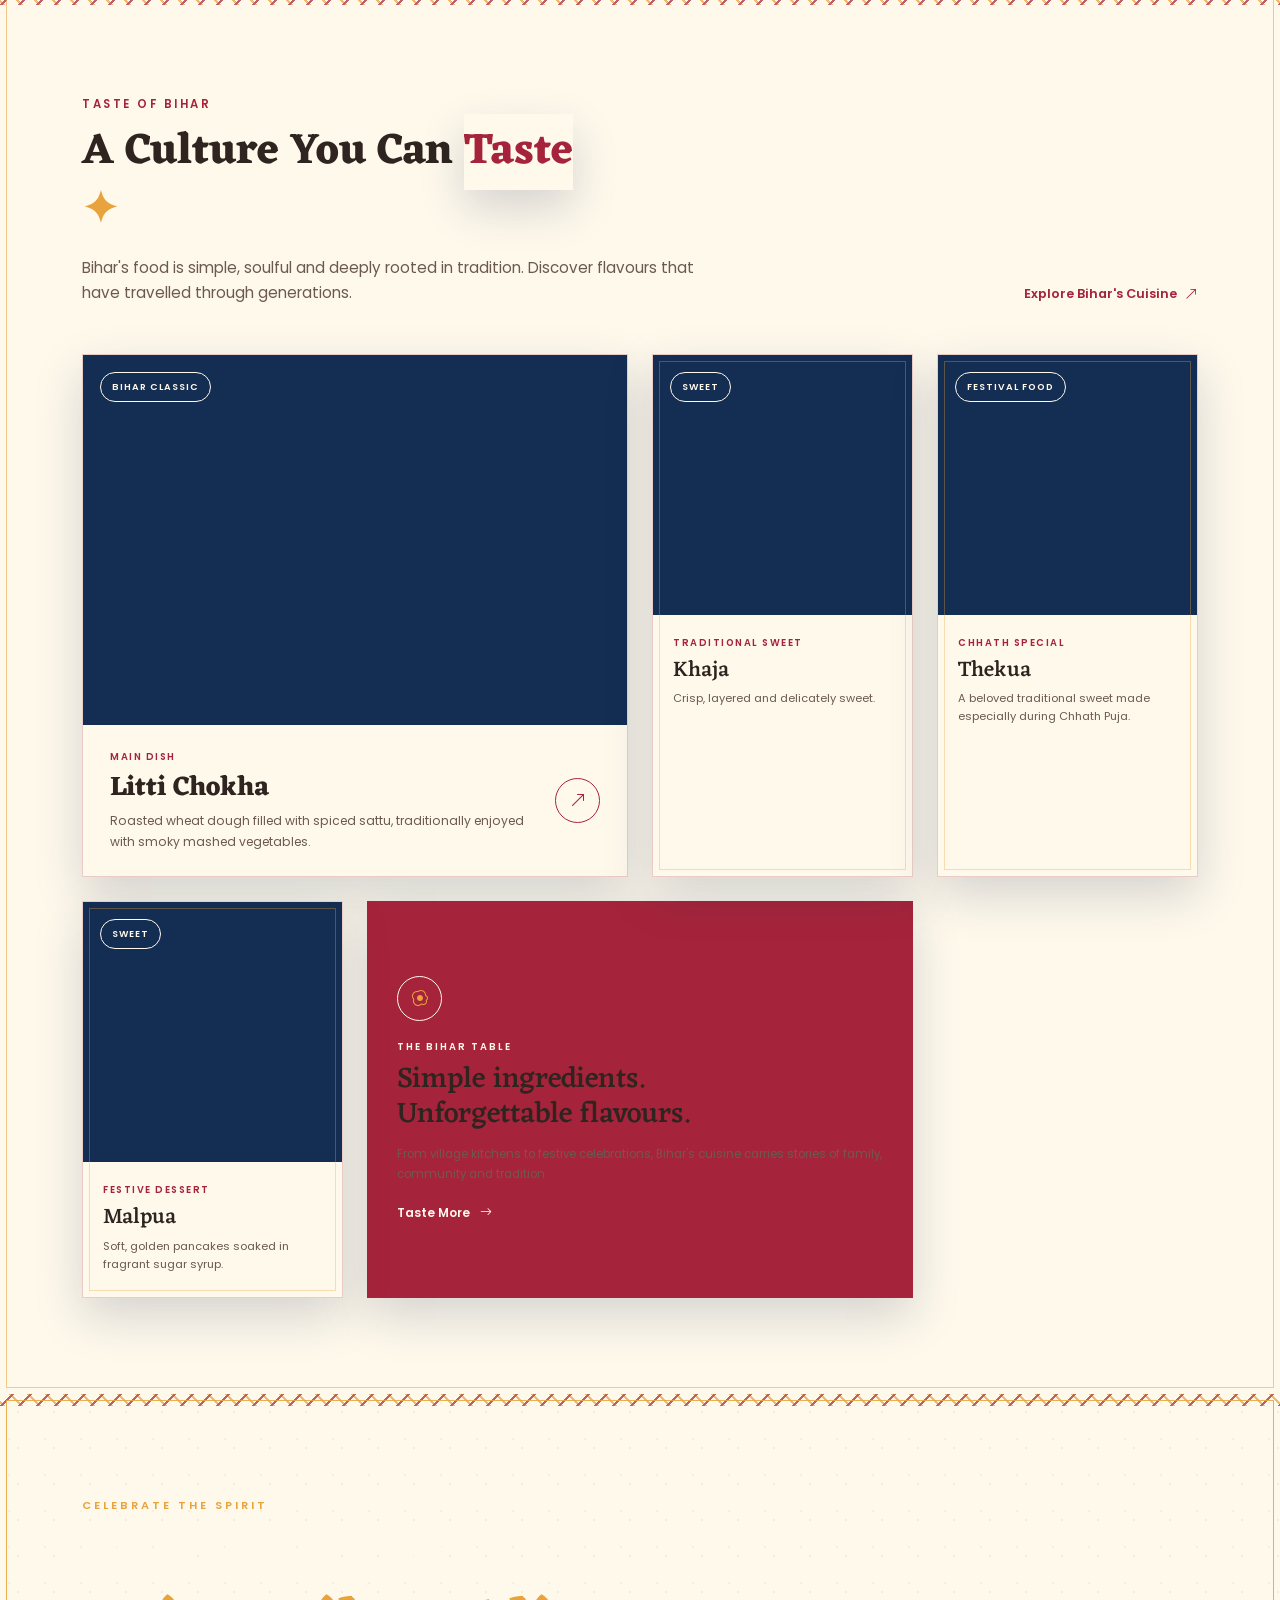
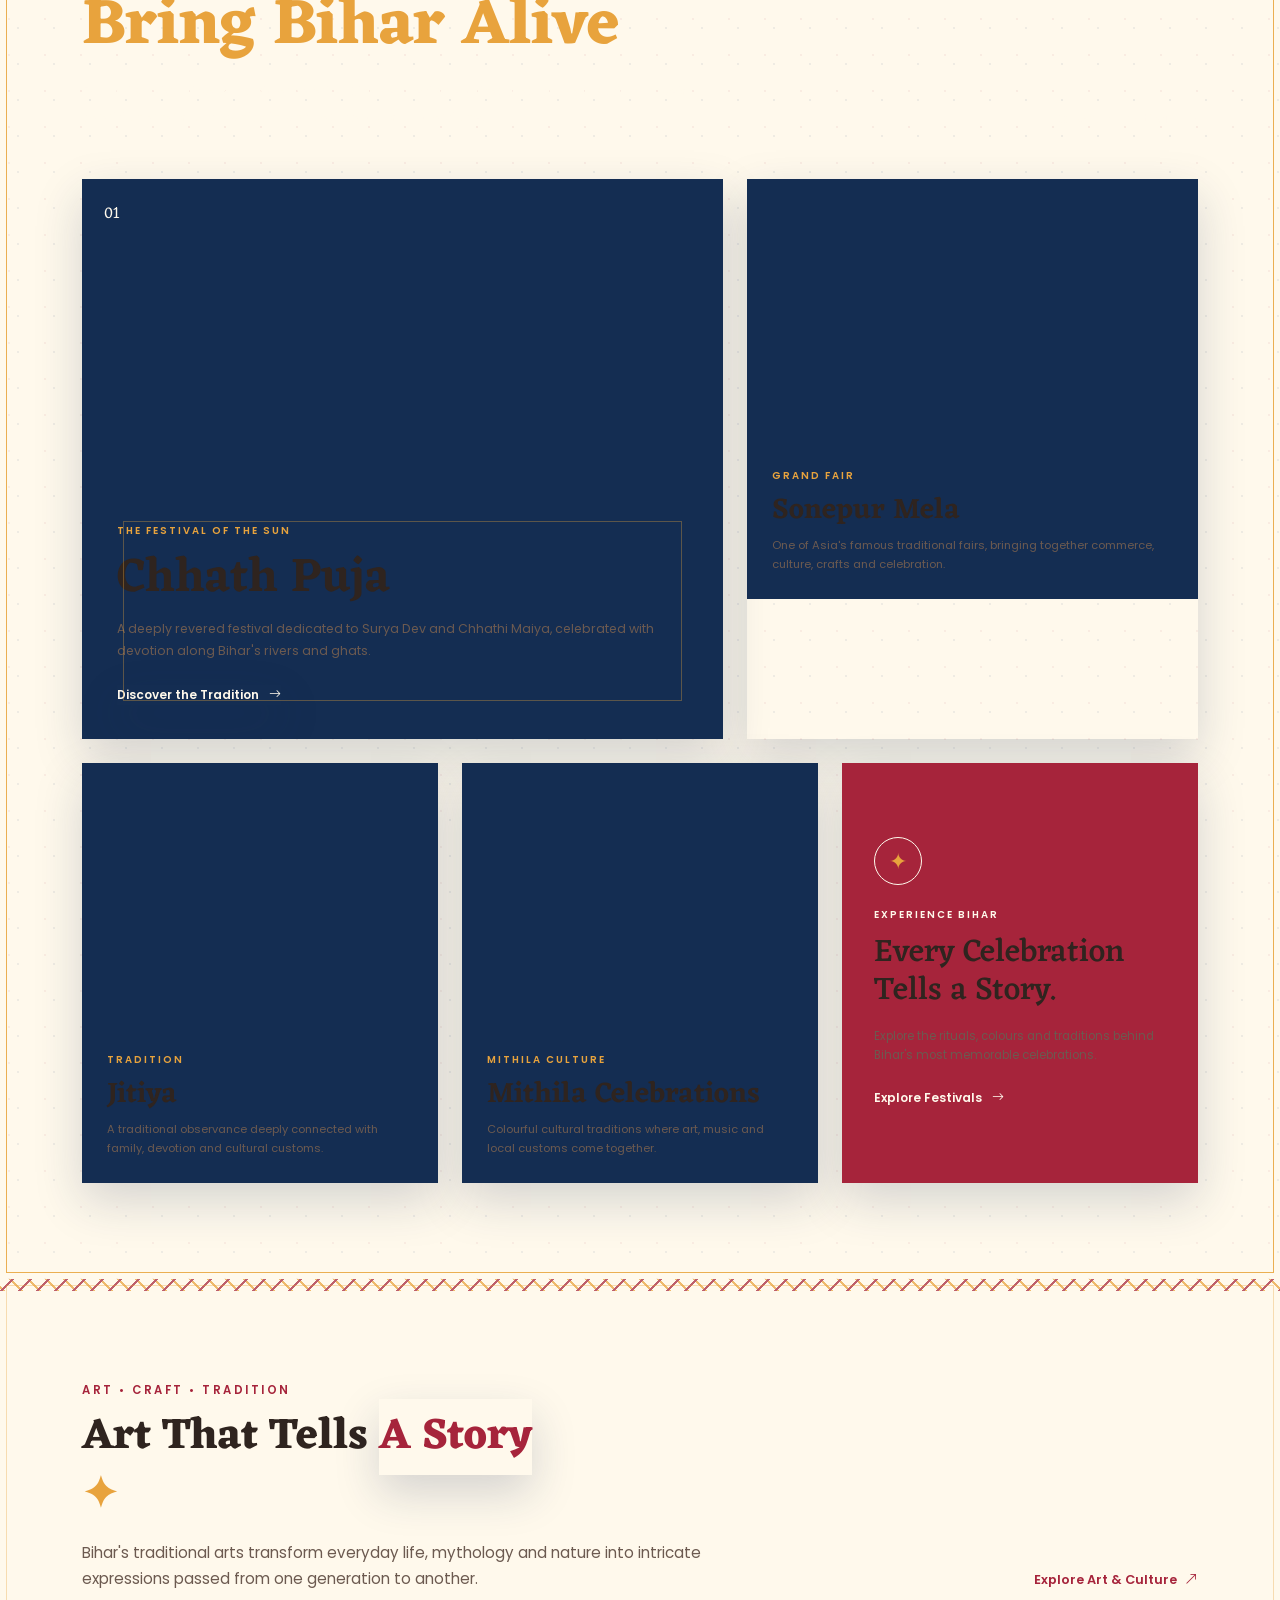
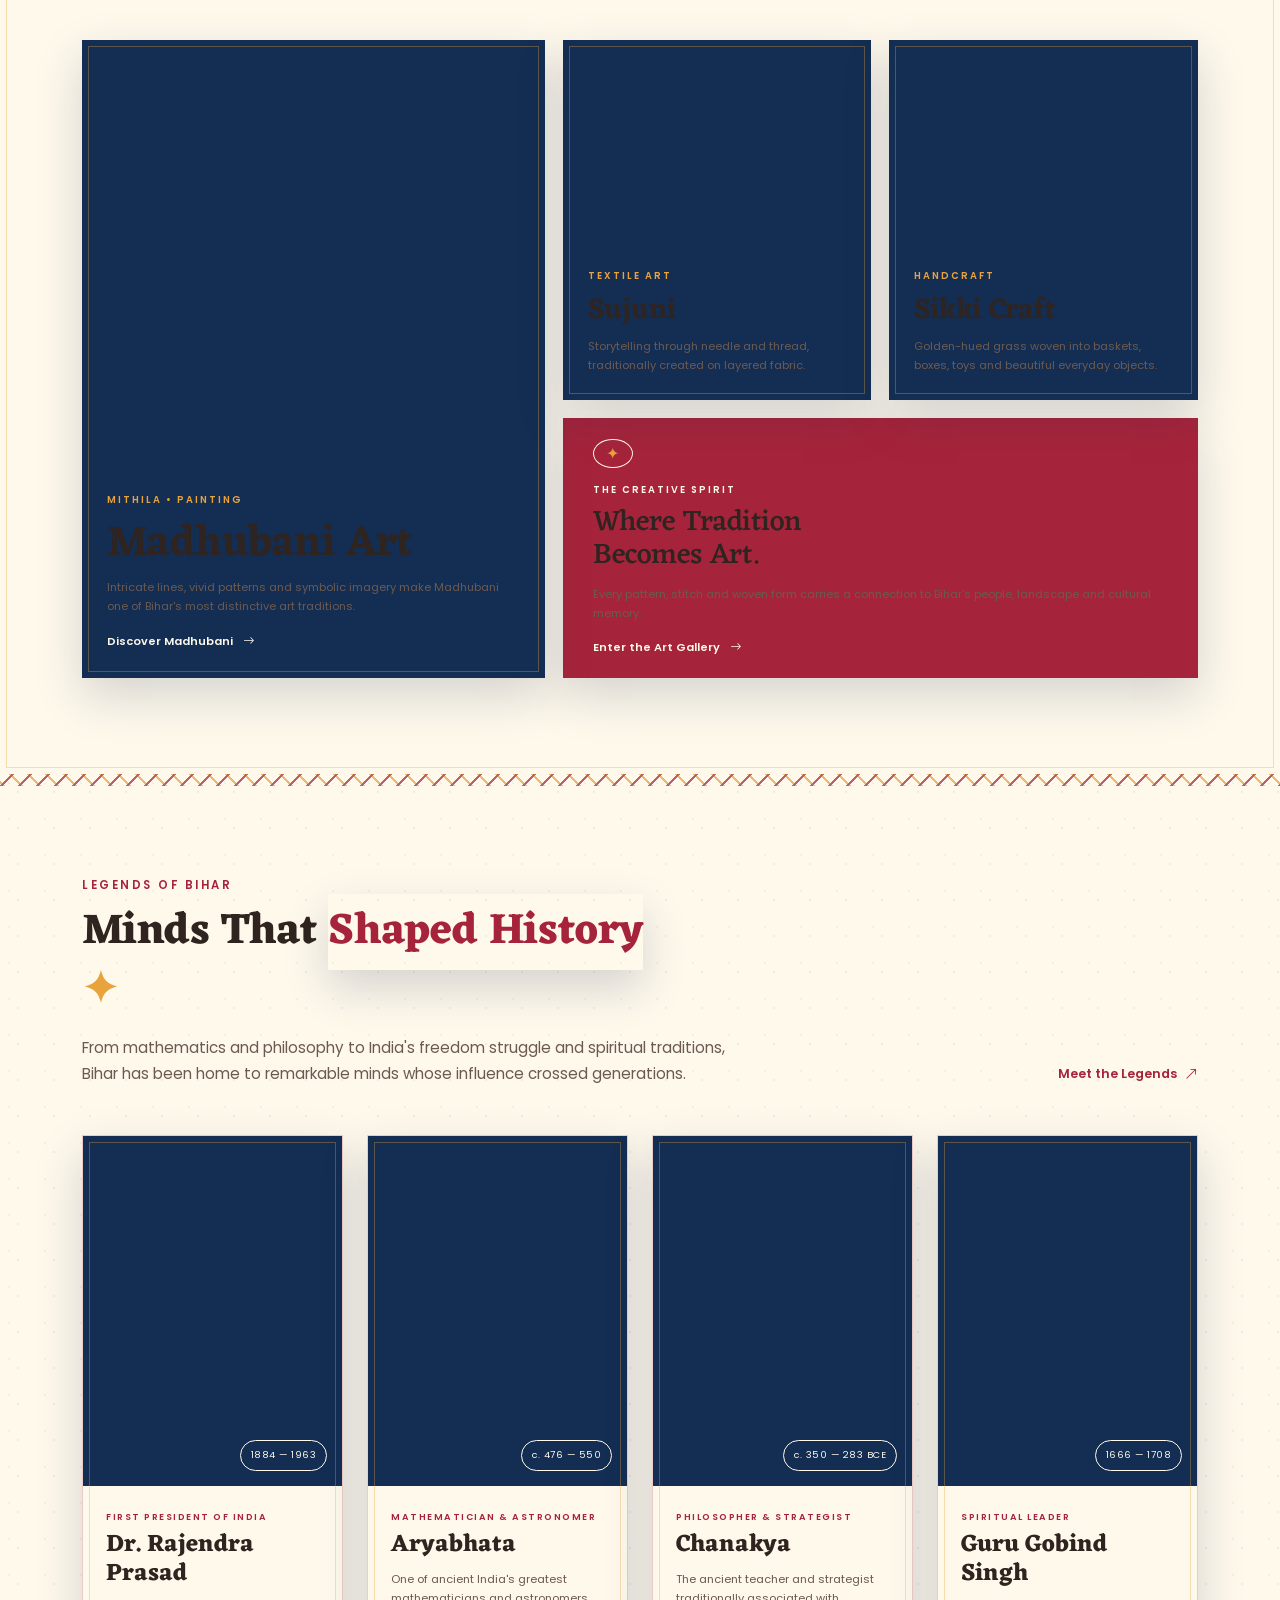
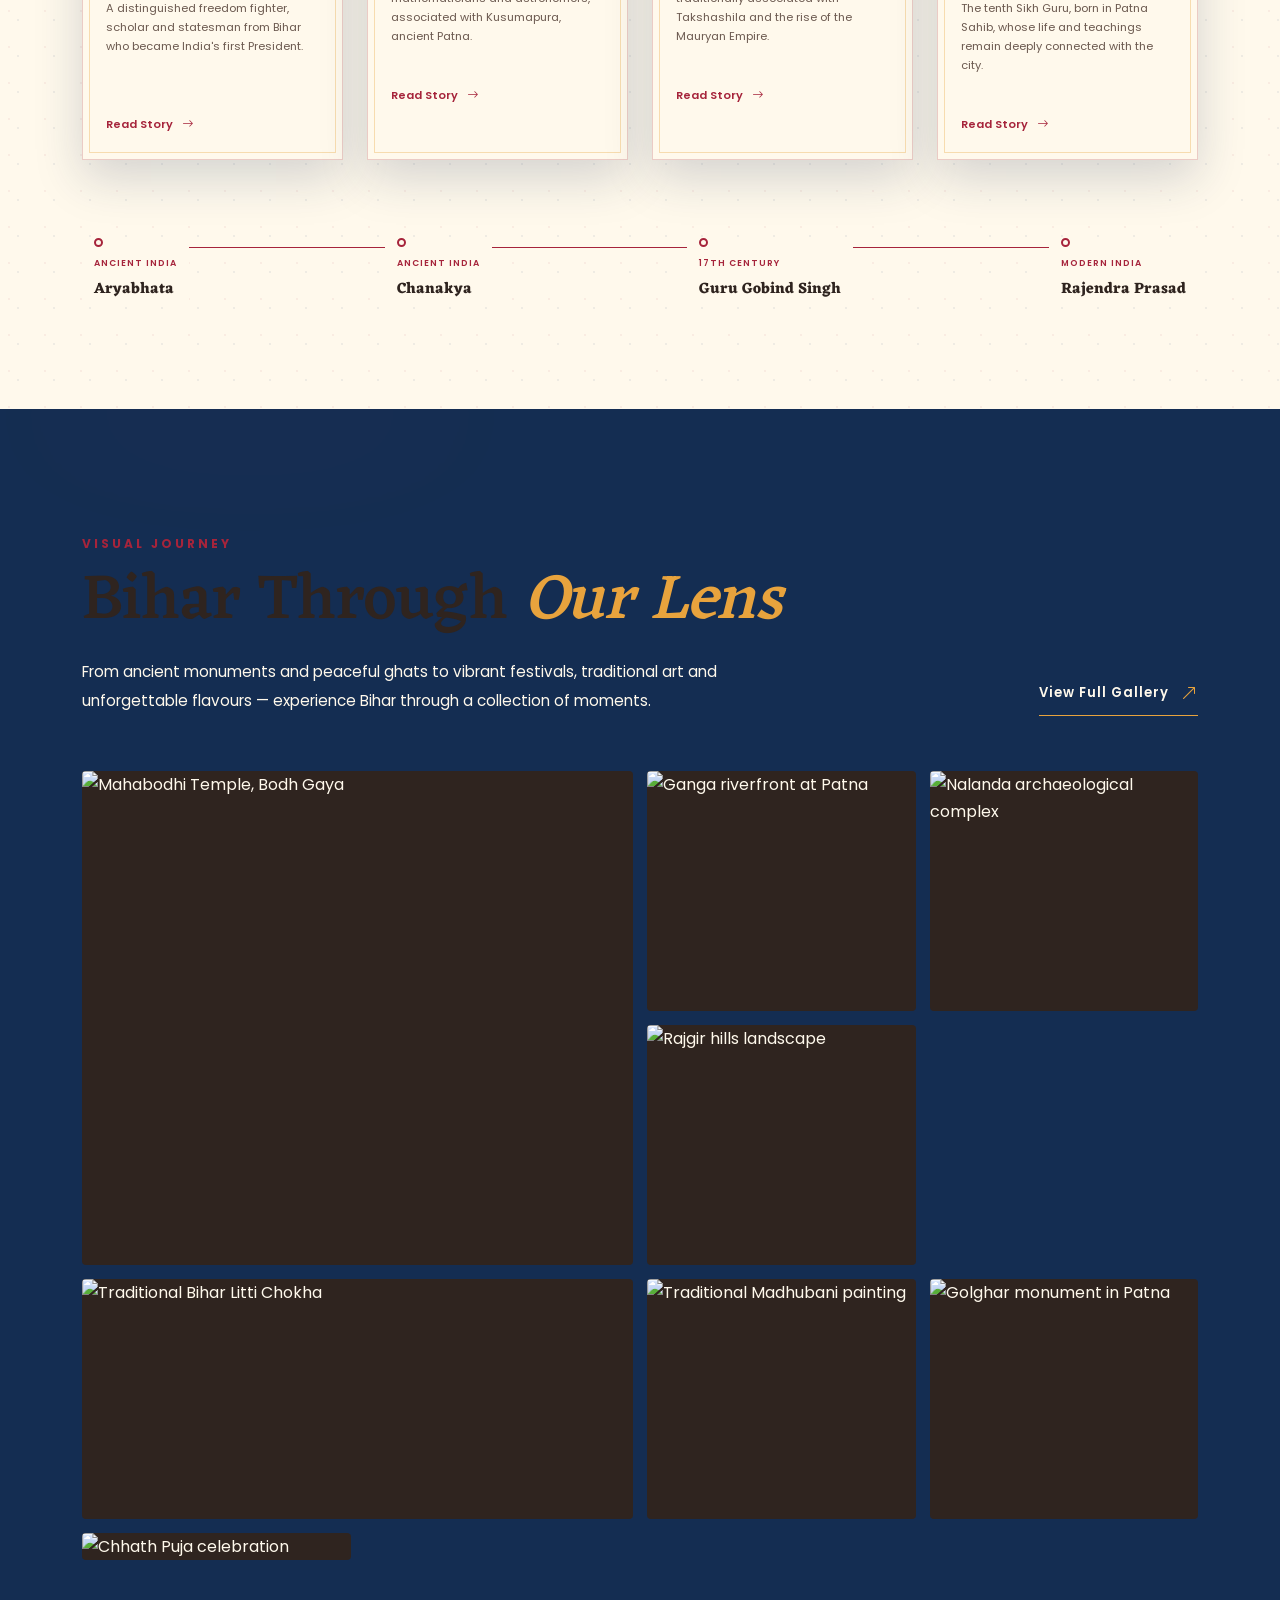
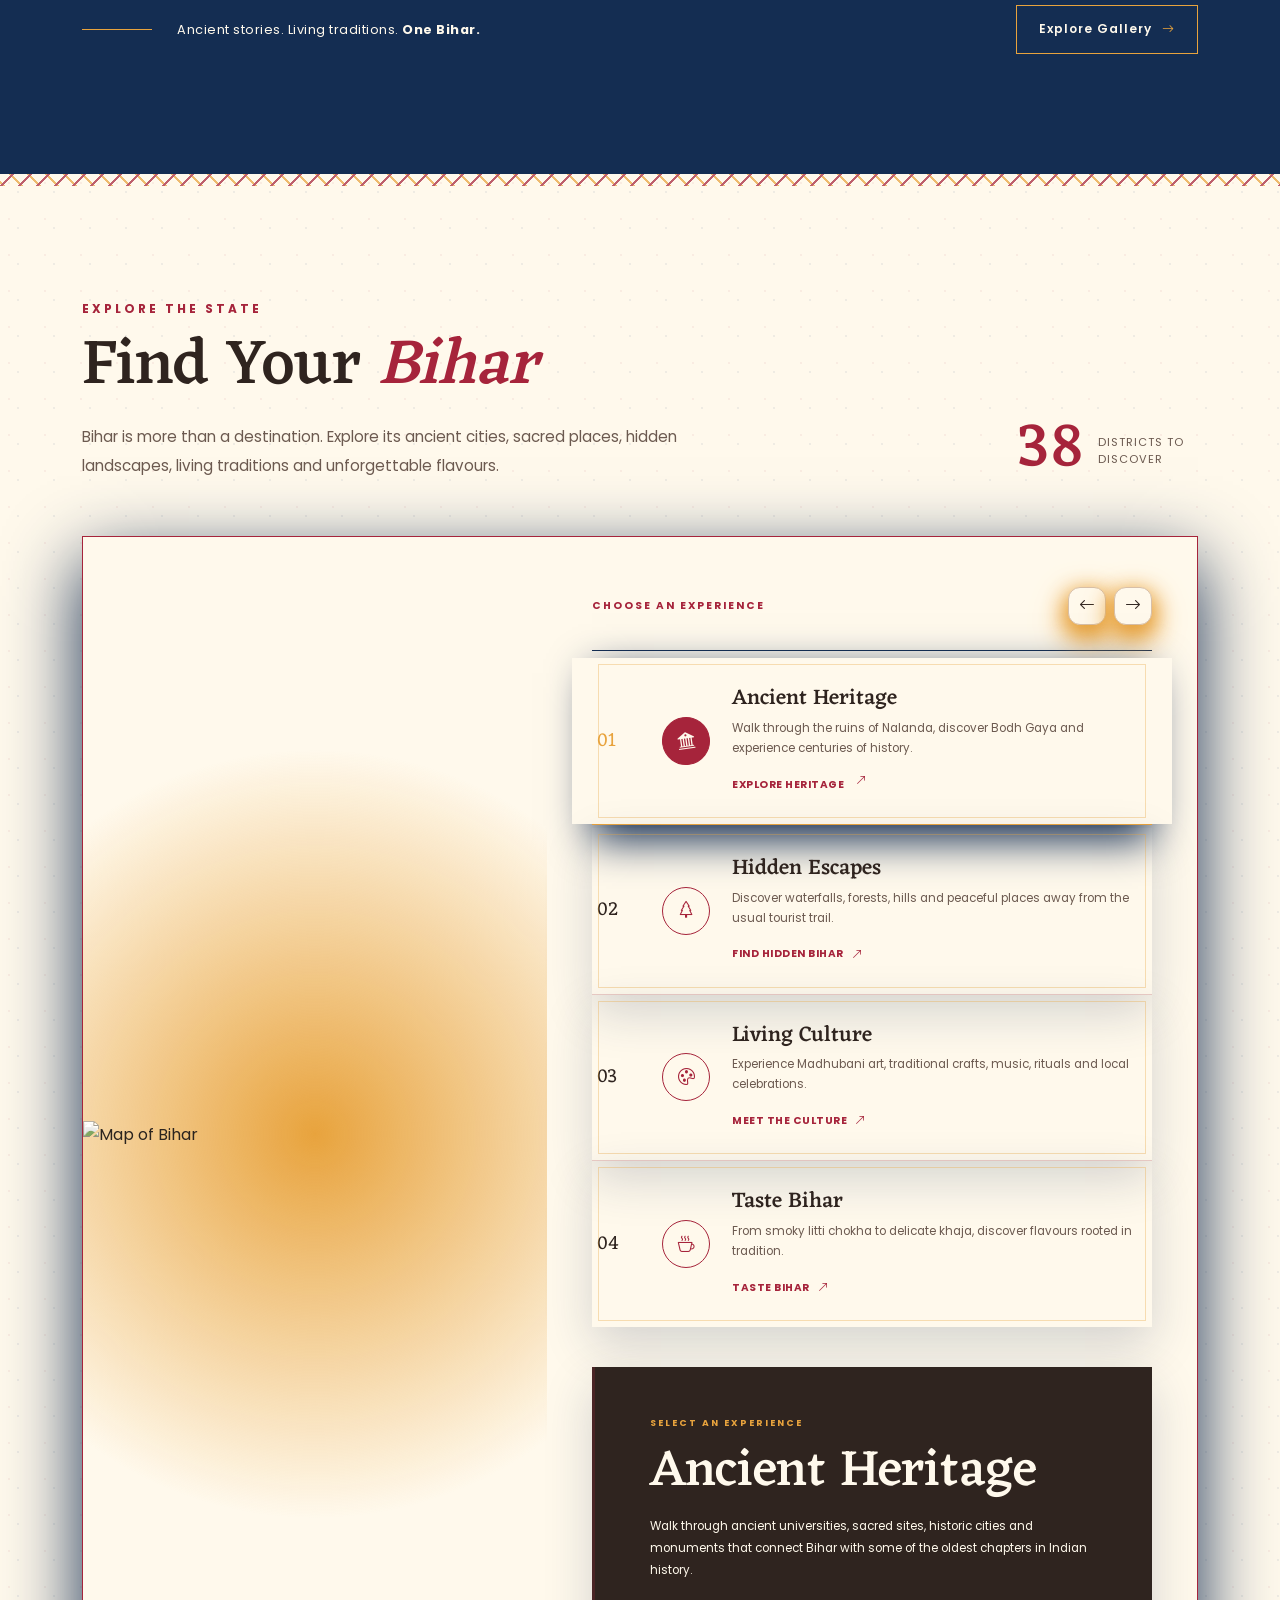
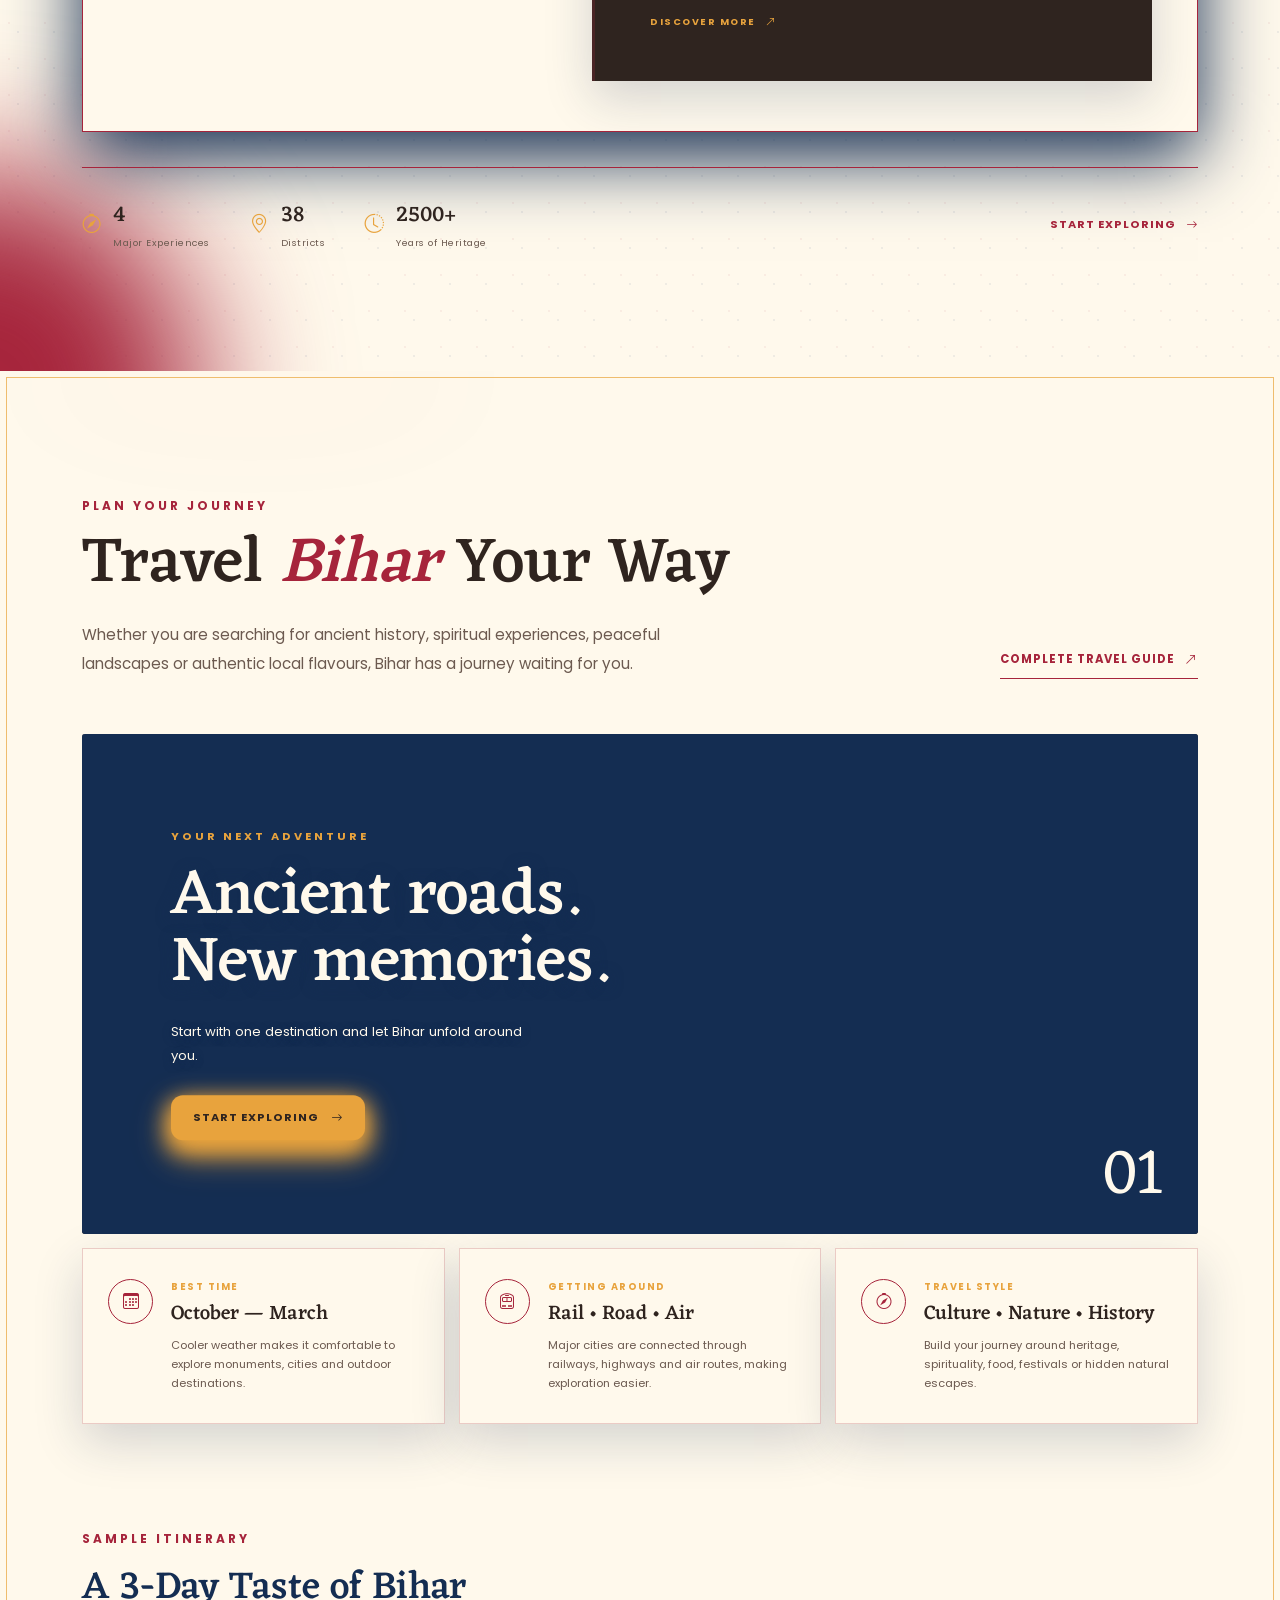
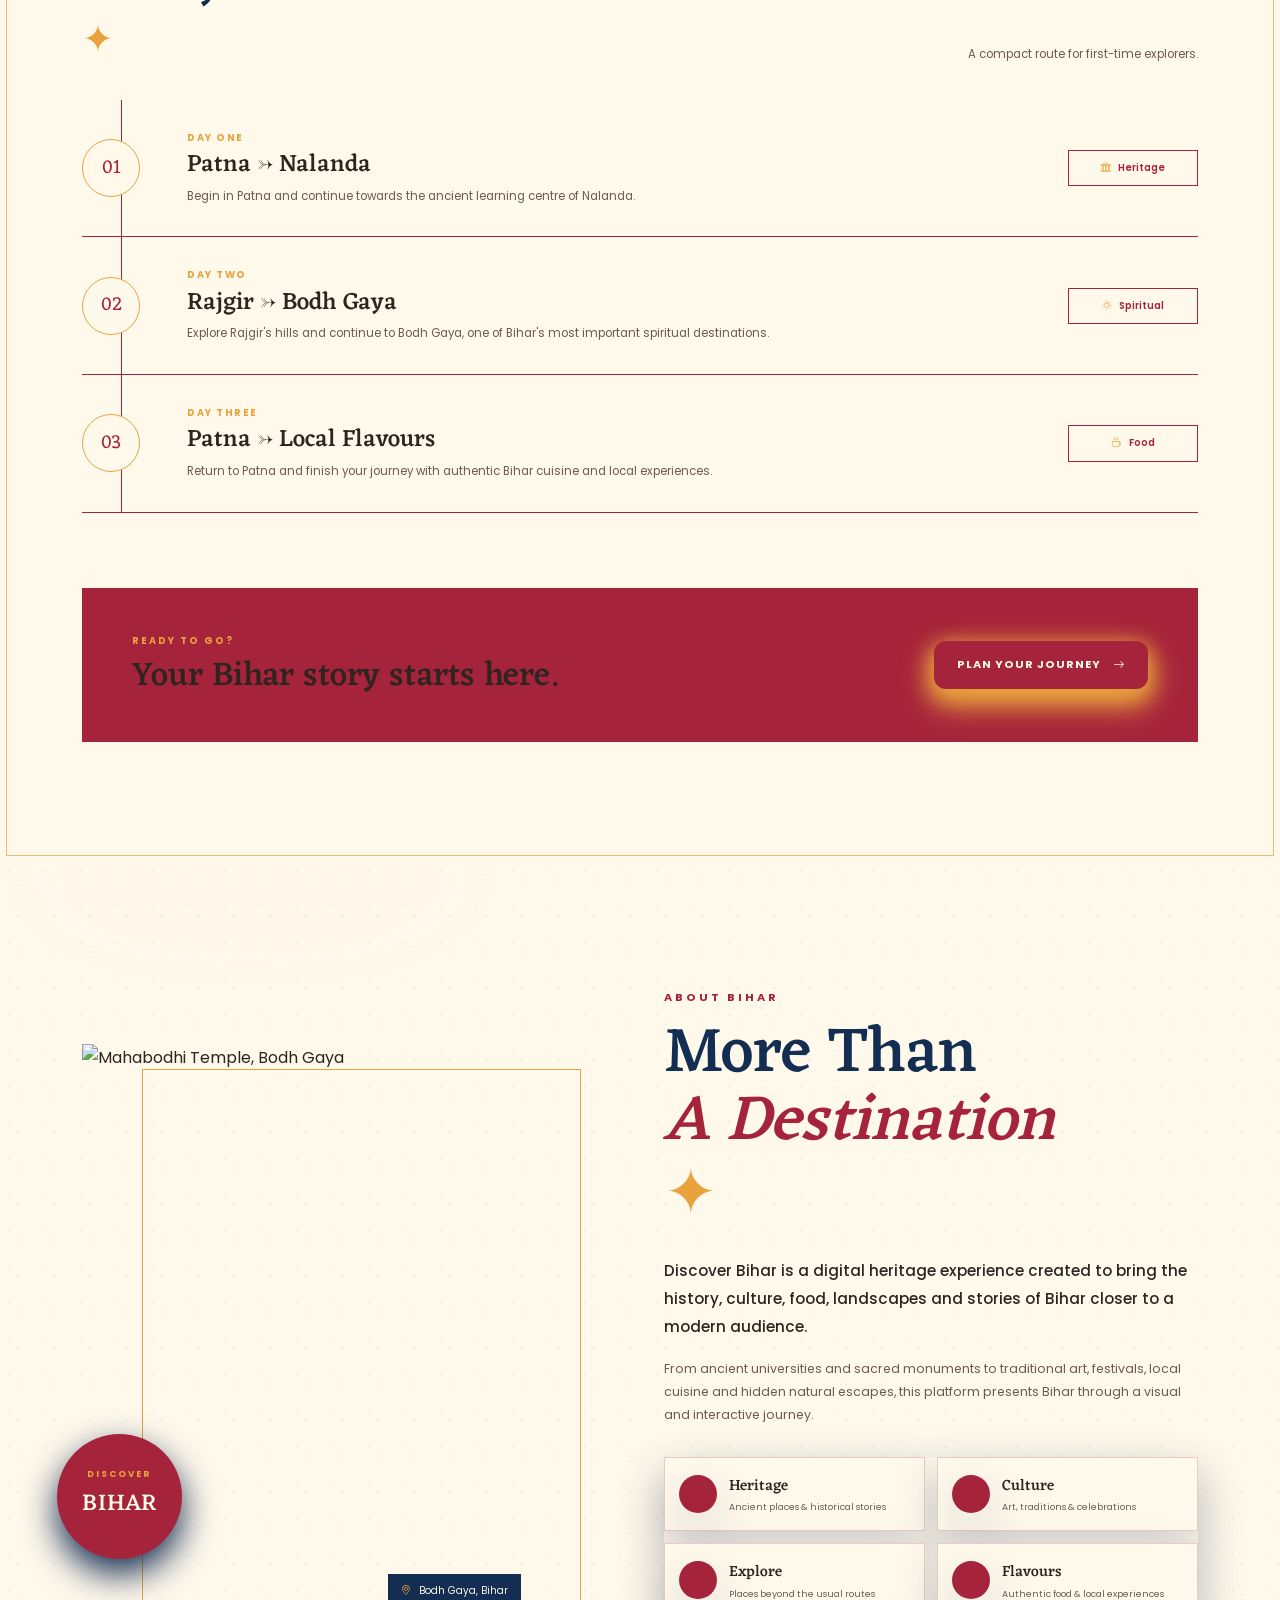
==== commit 004ddaca: "fix: section contrast HTML injection [skip ci]" ====
--- a/index.html
+++ b/index.html
@@ -69,6 +69,7 @@
     <link rel="preconnect" href="https://fonts.googleapis.com">
     <link rel="preconnect" href="https://fonts.gstatic.com" crossorigin>
     <link href="https://fonts.googleapis.com/css2?family=Eczar:wght@400;500;600;700&family=Yatra+One&display=swap" rel="stylesheet">
+    <link rel="stylesheet" href="css/section-contrast.css">
 </head>
 
 <!-- ASK BIHAR AI CHATBOT -->
@@ -496,7 +497,7 @@
          HERO SECTION
     ========================================== -->
 
-        <section class="hero-section" id="hero">
+        <section class="section-auto hero-section" id="hero">
 
             <!--
             IMAGE: Bihar Heritage / Mahabodhi Temple
@@ -623,7 +624,7 @@
         BIHAR INTRODUCTION
         ========================================== -->
 
-        <section class="about-bihar-section py-5">
+        <section class="section-auto about-bihar-section py-5">
 
             <div class="container py-5">
 
@@ -779,7 +780,7 @@
         HISTORICAL PLACES
         ========================================== -->
 
-        <section class="historical-section py-5">
+        <section class="section-auto historical-section py-5">
 
             <div class="container py-5">
 
@@ -1081,7 +1082,7 @@
      HIDDEN PLACES
 ========================================== -->
 
-        <section class="hidden-places-section py-5">
+        <section class="section-auto hidden-places-section py-5">
 
             <div class="container py-5">
 
@@ -1403,7 +1404,7 @@
         LOCAL FOOD
         ========================================== -->
 
-        <section class="food-section py-5">
+        <section class="section-auto food-section py-5">
 
             <div class="container py-5">
 
@@ -1685,7 +1686,7 @@
      FESTIVALS OF BIHAR
 ========================================== -->
 
-        <section class="festivals-section py-5">
+        <section class="section-auto festivals-section py-5">
 
             <div class="container py-5">
 
@@ -1961,7 +1962,7 @@
      TRADITIONAL ART & CULTURE
 ========================================== -->
 
-        <section class="culture-section py-5">
+        <section class="section-auto culture-section py-5">
 
             <div class="container py-5">
 
@@ -2178,7 +2179,7 @@
      FAMOUS PERSONALITIES
 ========================================== -->
 
-        <section class="personalities-section py-5">
+        <section class="section-auto personalities-section py-5">
 
             <div class="container py-5">
 
@@ -2520,7 +2521,7 @@
         </section>
 
         <!-- Photo Gallery Section -->
-        <section class="gallery-section" id="gallery">
+        <section class="section-auto gallery-section" id="gallery">
 
             <div class="container">
 
@@ -2714,7 +2715,7 @@
         </section>
 
         <!-- Explore Bihar Section -->
-        <section class="explore-section" id="explore">
+        <section class="section-auto explore-section" id="explore">
 
             <div class="container">
 
@@ -3119,7 +3120,7 @@
 
 
         <!-- Travel Bihar Section -->
-        <section class="travel-section" id="travel">
+        <section class="section-auto travel-section" id="travel">
 
             <div class="container">
 
@@ -3398,7 +3399,7 @@
         </section>
 
         <!-- About Bihar / About Project Section -->
-        <section class="about-project-section" id="about">
+        <section class="section-auto about-project-section" id="about">
 
             <div class="container">
 
@@ -3831,6 +3832,7 @@
     </a>
 
 
+    <script src="js/section-theme.js"></script>
 </body>
 
 </html>
--- a/css/section-contrast.css
+++ b/css/section-contrast.css
@@ -0,0 +1,34 @@
+:root {
+    --section-muted-light-bg: #6B5A47;
+    --section-accent-light-bg: #7D1A2D;
+    --section-muted-dark-bg: #FFF9EC;
+    --section-accent-dark-bg: #F0C56B;
+}
+:is([data-theme="dark"],[data-bs-theme="dark"],.dark-mode,.dark,body.dark) .section-light { color:var(--section-muted-light-bg)!important; }
+:is([data-theme="dark"],[data-bs-theme="dark"],.dark-mode,.dark,body.dark) .section-light h1,
+:is([data-theme="dark"],[data-bs-theme="dark"],.dark-mode,.dark,body.dark) .section-light h2,
+:is([data-theme="dark"],[data-bs-theme="dark"],.dark-mode,.dark,body.dark) .section-light h3,
+:is([data-theme="dark"],[data-bs-theme="dark"],.dark-mode,.dark,body.dark) .section-light h4,
+:is([data-theme="dark"],[data-bs-theme="dark"],.dark-mode,.dark,body.dark) .section-light h5,
+:is([data-theme="dark"],[data-bs-theme="dark"],.dark-mode,.dark,body.dark) .section-light h6 { color:var(--section-muted-light-bg)!important; opacity:1!important; }
+:is([data-theme="dark"],[data-bs-theme="dark"],.dark-mode,.dark,body.dark) .section-light h1 span,
+:is([data-theme="dark"],[data-bs-theme="dark"],.dark-mode,.dark,body.dark) .section-light h2 span,
+:is([data-theme="dark"],[data-bs-theme="dark"],.dark-mode,.dark,body.dark) .section-light h1 em,
+:is([data-theme="dark"],[data-bs-theme="dark"],.dark-mode,.dark,body.dark) .section-light h2 em,
+:is([data-theme="dark"],[data-bs-theme="dark"],.dark-mode,.dark,body.dark) .section-light .section-label,
+:is([data-theme="dark"],[data-bs-theme="dark"],.dark-mode,.dark,body.dark) .section-light .section-eyebrow,
+:is([data-theme="dark"],[data-bs-theme="dark"],.dark-mode,.dark,body.dark) .section-light [class*="view-link"],
+:is([data-theme="dark"],[data-bs-theme="dark"],.dark-mode,.dark,body.dark) .section-light .view-all-link { color:var(--section-accent-light-bg)!important; }
+:is([data-theme="dark"],[data-bs-theme="dark"],.dark-mode,.dark,body.dark) .section-light p,
+:is([data-theme="dark"],[data-bs-theme="dark"],.dark-mode,.dark,body.dark) .section-light .text-muted,
+:is([data-theme="dark"],[data-bs-theme="dark"],.dark-mode,.dark,body.dark) .section-light .section-subtitle,
+:is([data-theme="dark"],[data-bs-theme="dark"],.dark-mode,.dark,body.dark) .section-light .philosophy-text,
+:is([data-theme="dark"],[data-bs-theme="dark"],.dark-mode,.dark,body.dark) .section-light .philosophy-text p,
+:is([data-theme="dark"],[data-bs-theme="dark"],.dark-mode,.dark,body.dark) .section-light .about-project-lead { color:var(--section-muted-light-bg)!important; opacity:1!important; }
+:is([data-theme="dark"],[data-bs-theme="dark"],.dark-mode,.dark,body.dark) .section-light .philosophy-content h3,
+:is([data-theme="dark"],[data-bs-theme="dark"],.dark-mode,.dark,body.dark) .section-light .philosophy-content h3 em { color:var(--theme-text-primary)!important; opacity:1!important; }
+.section-dark .hero-scroll,.section-dark .history-hero-scroll,.section-dark .about-hero-scroll { color:var(--section-muted-dark-bg)!important; }
+.section-dark .hero-scroll i,.section-dark .history-hero-scroll i,.section-dark .about-hero-scroll i { color:var(--section-accent-dark-bg)!important; }
+:is([data-theme="dark"],[data-bs-theme="dark"],.dark-mode,.dark,body.dark) .section-light .hero-scroll,
+:is([data-theme="dark"],[data-bs-theme="dark"],.dark-mode,.dark,body.dark) .section-light .history-hero-scroll,
+:is([data-theme="dark"],[data-bs-theme="dark"],.dark-mode,.dark,body.dark) .section-light .about-hero-scroll { color:var(--section-accent-light-bg)!important; }
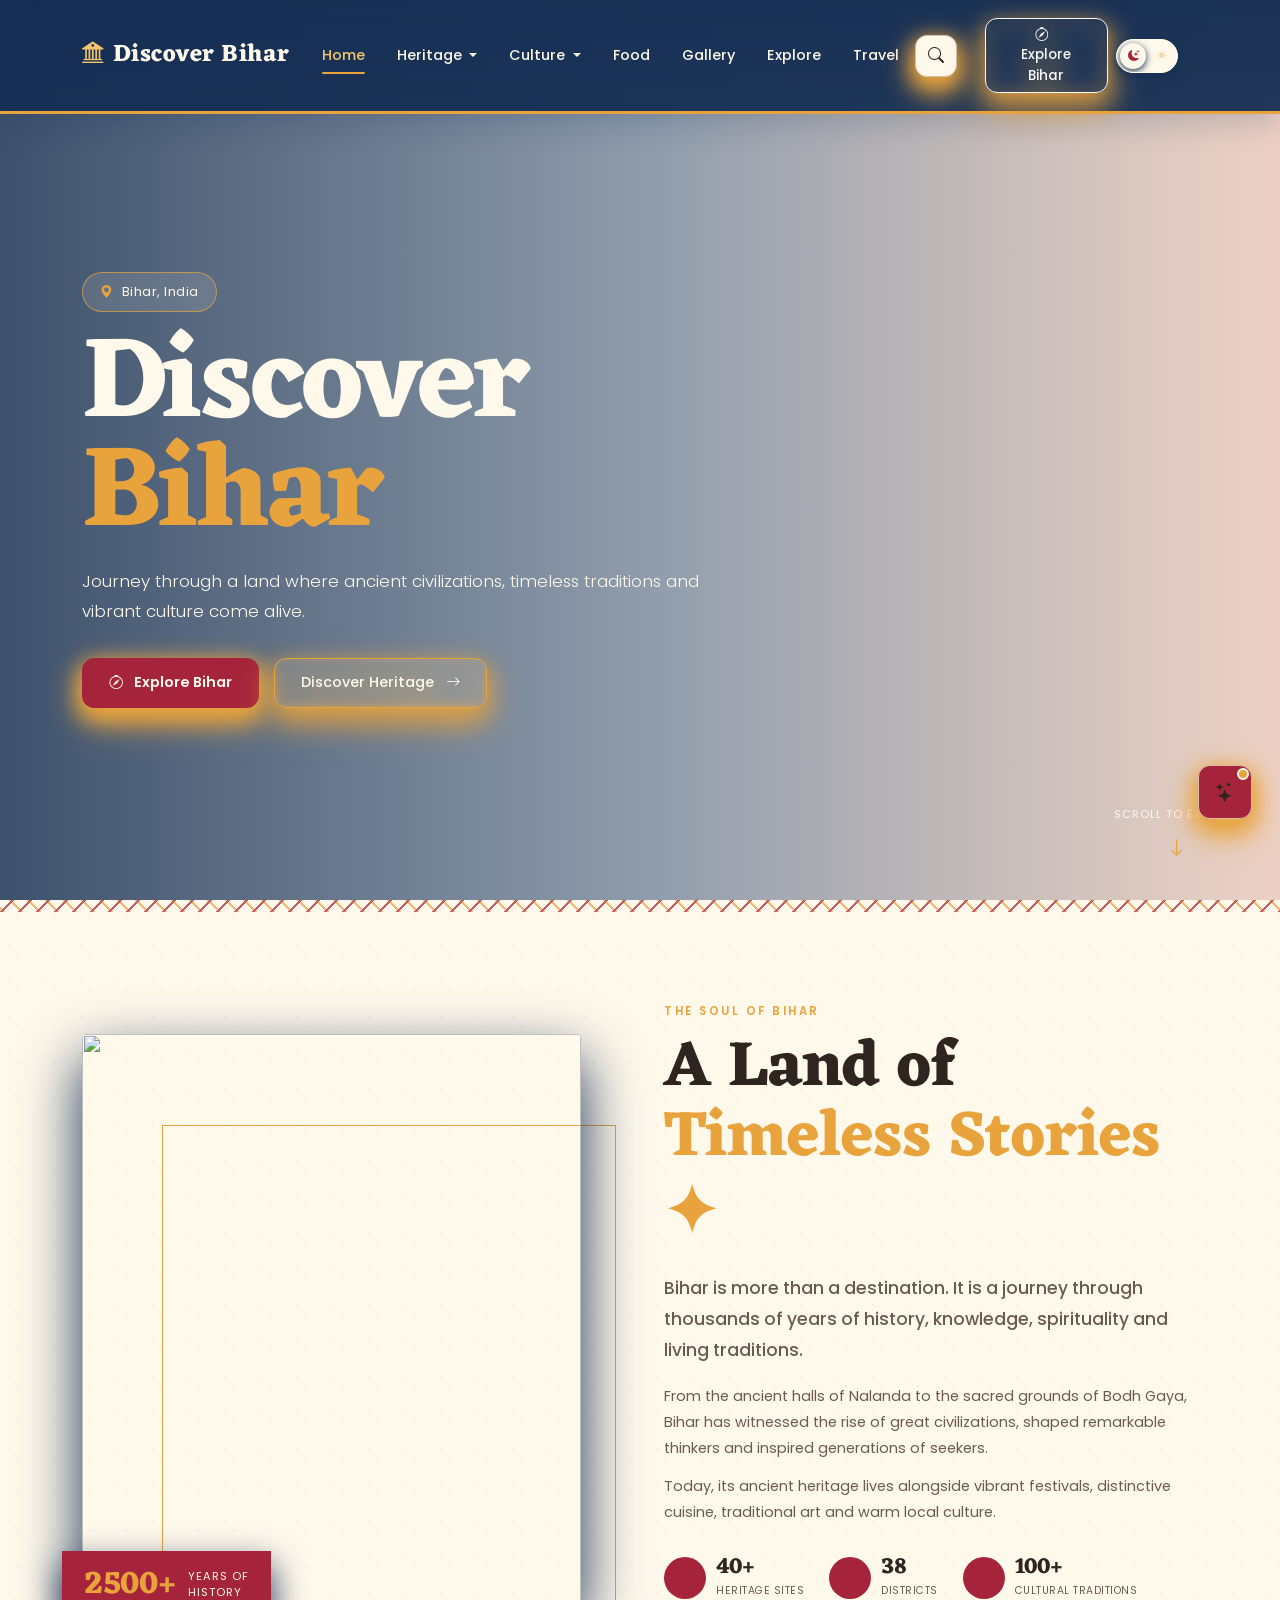
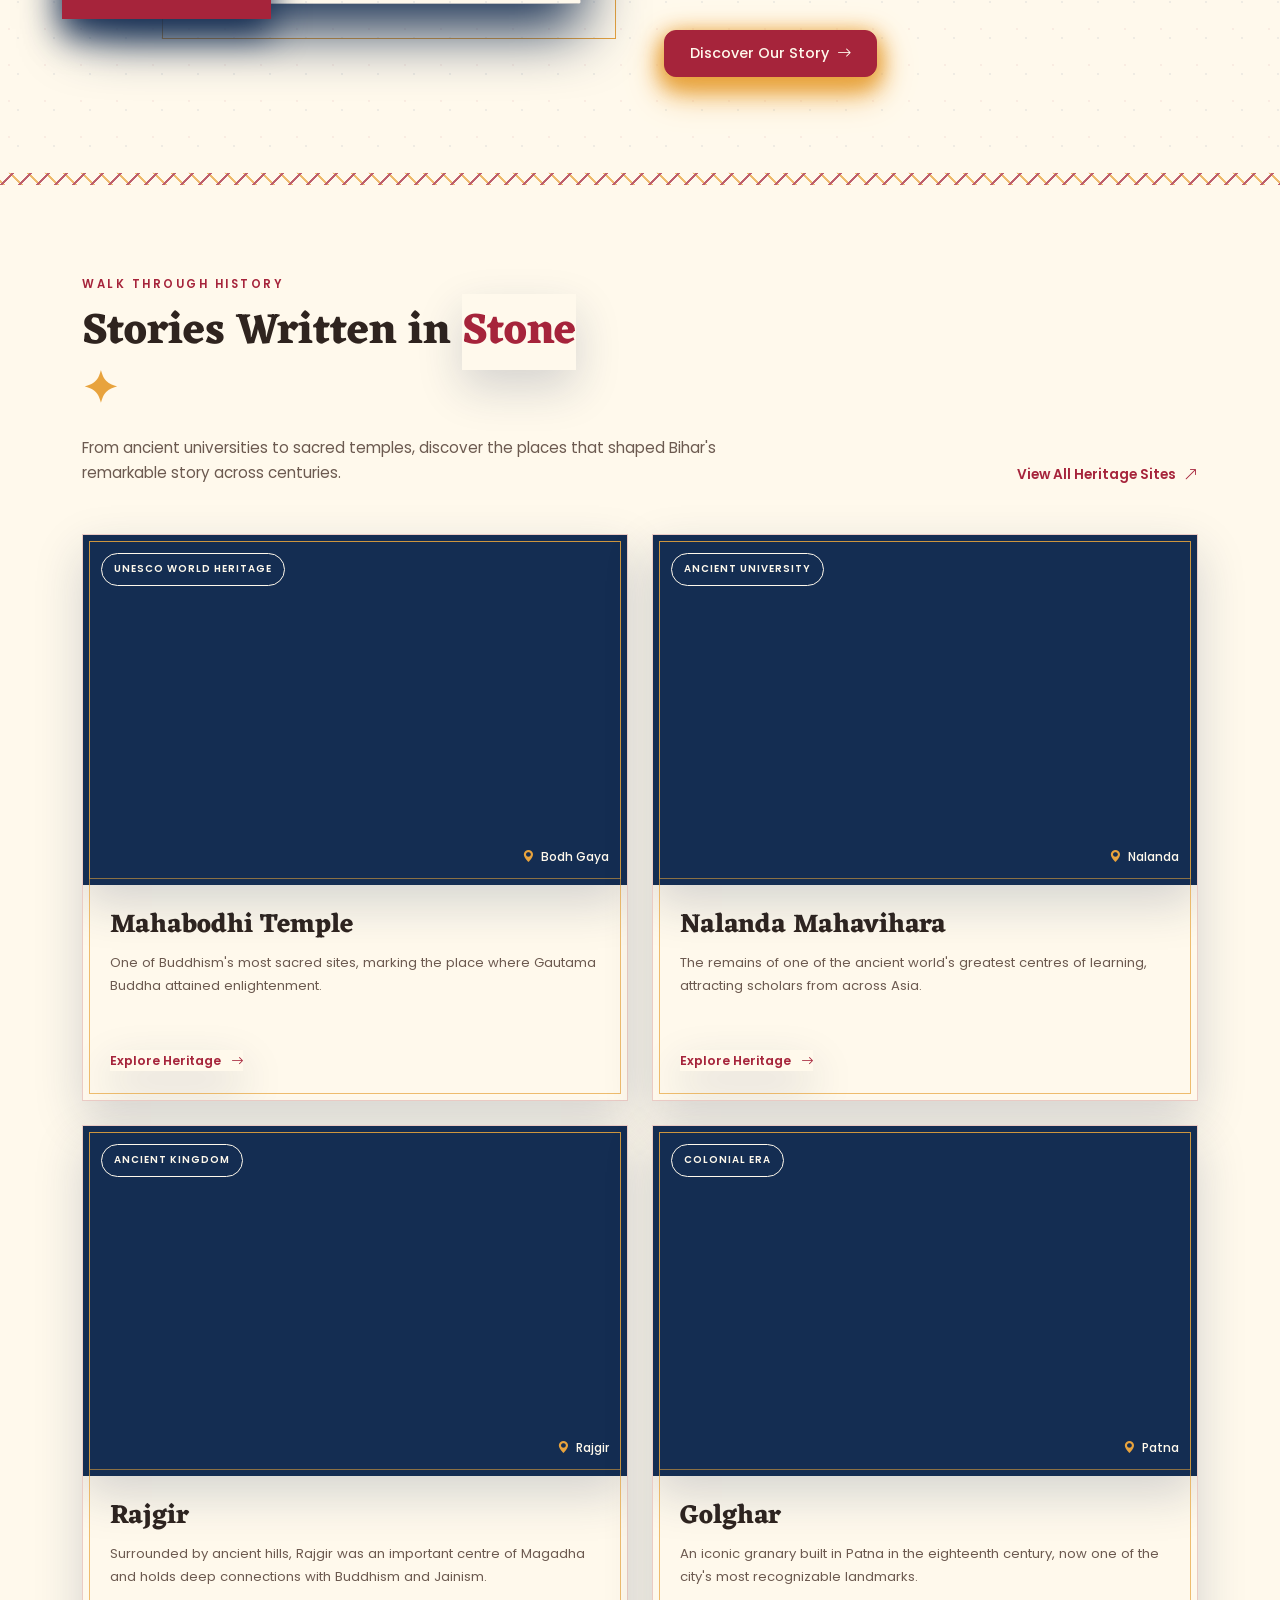
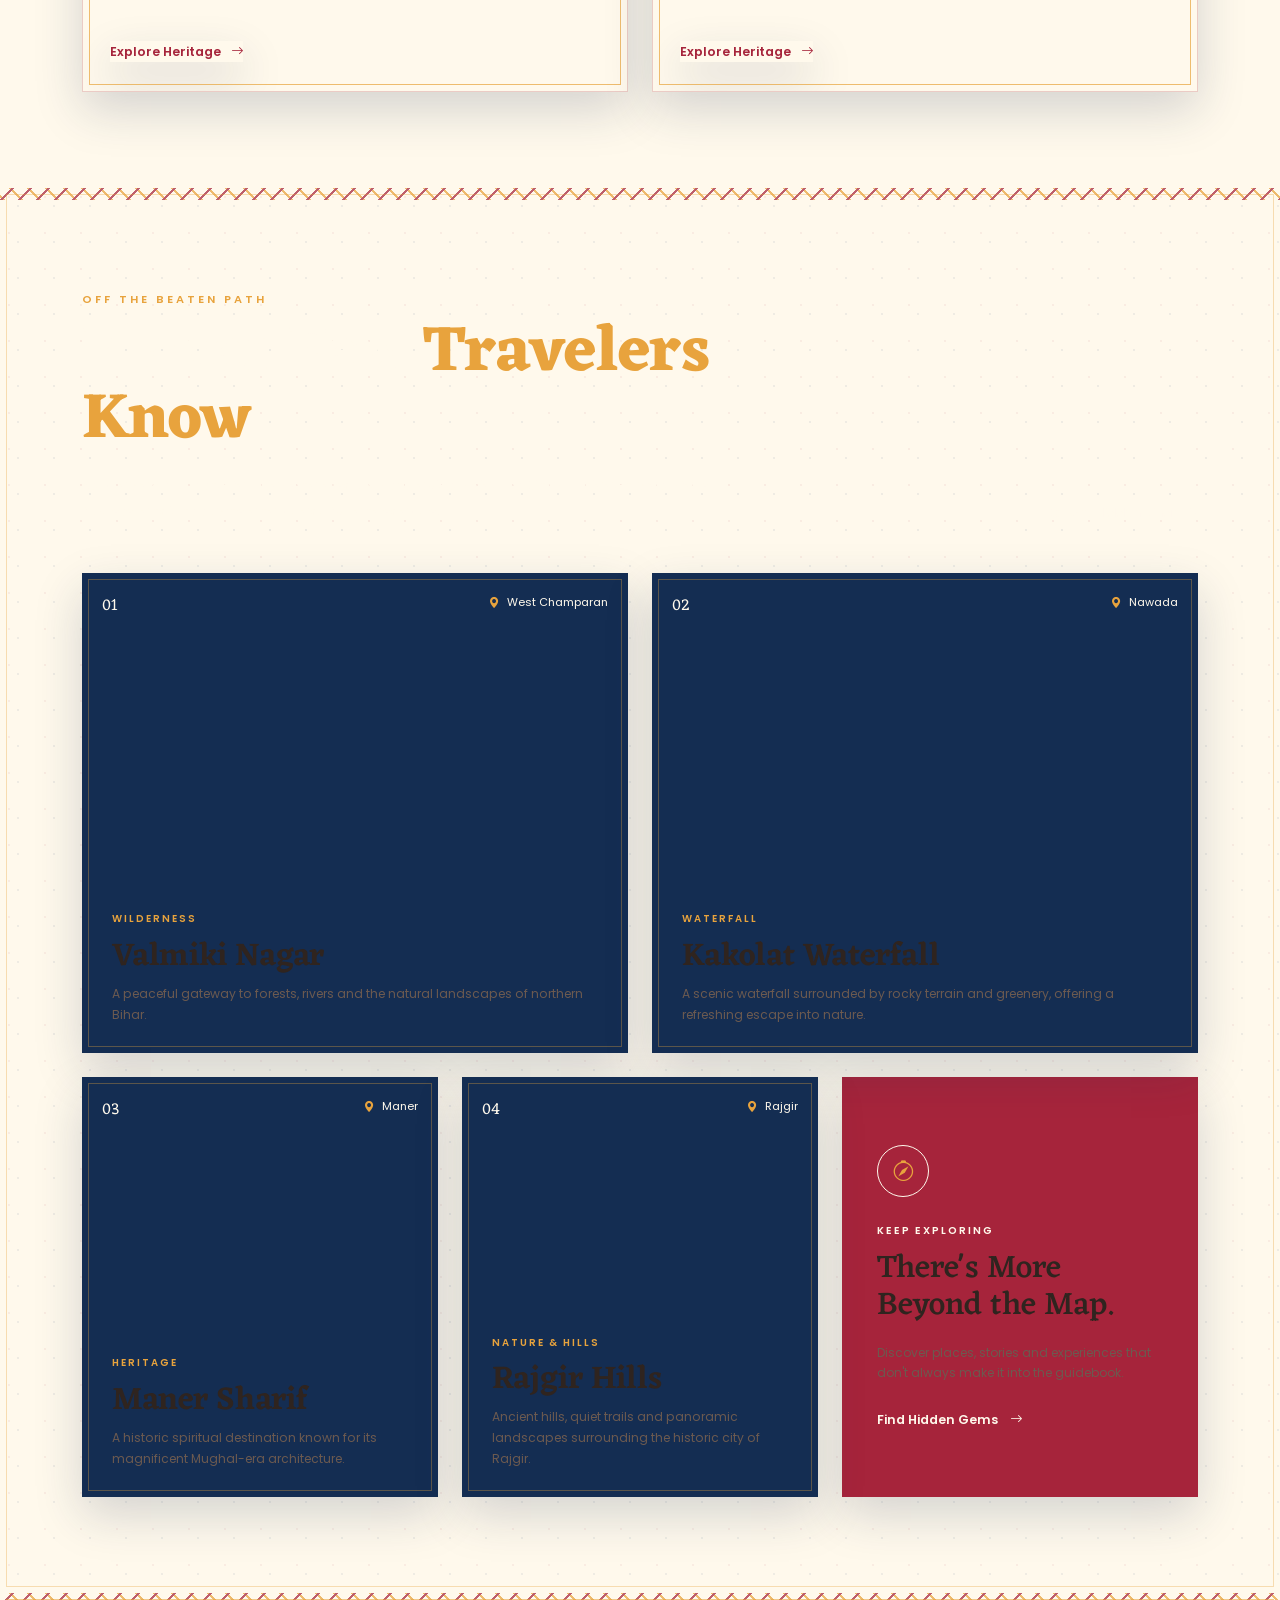
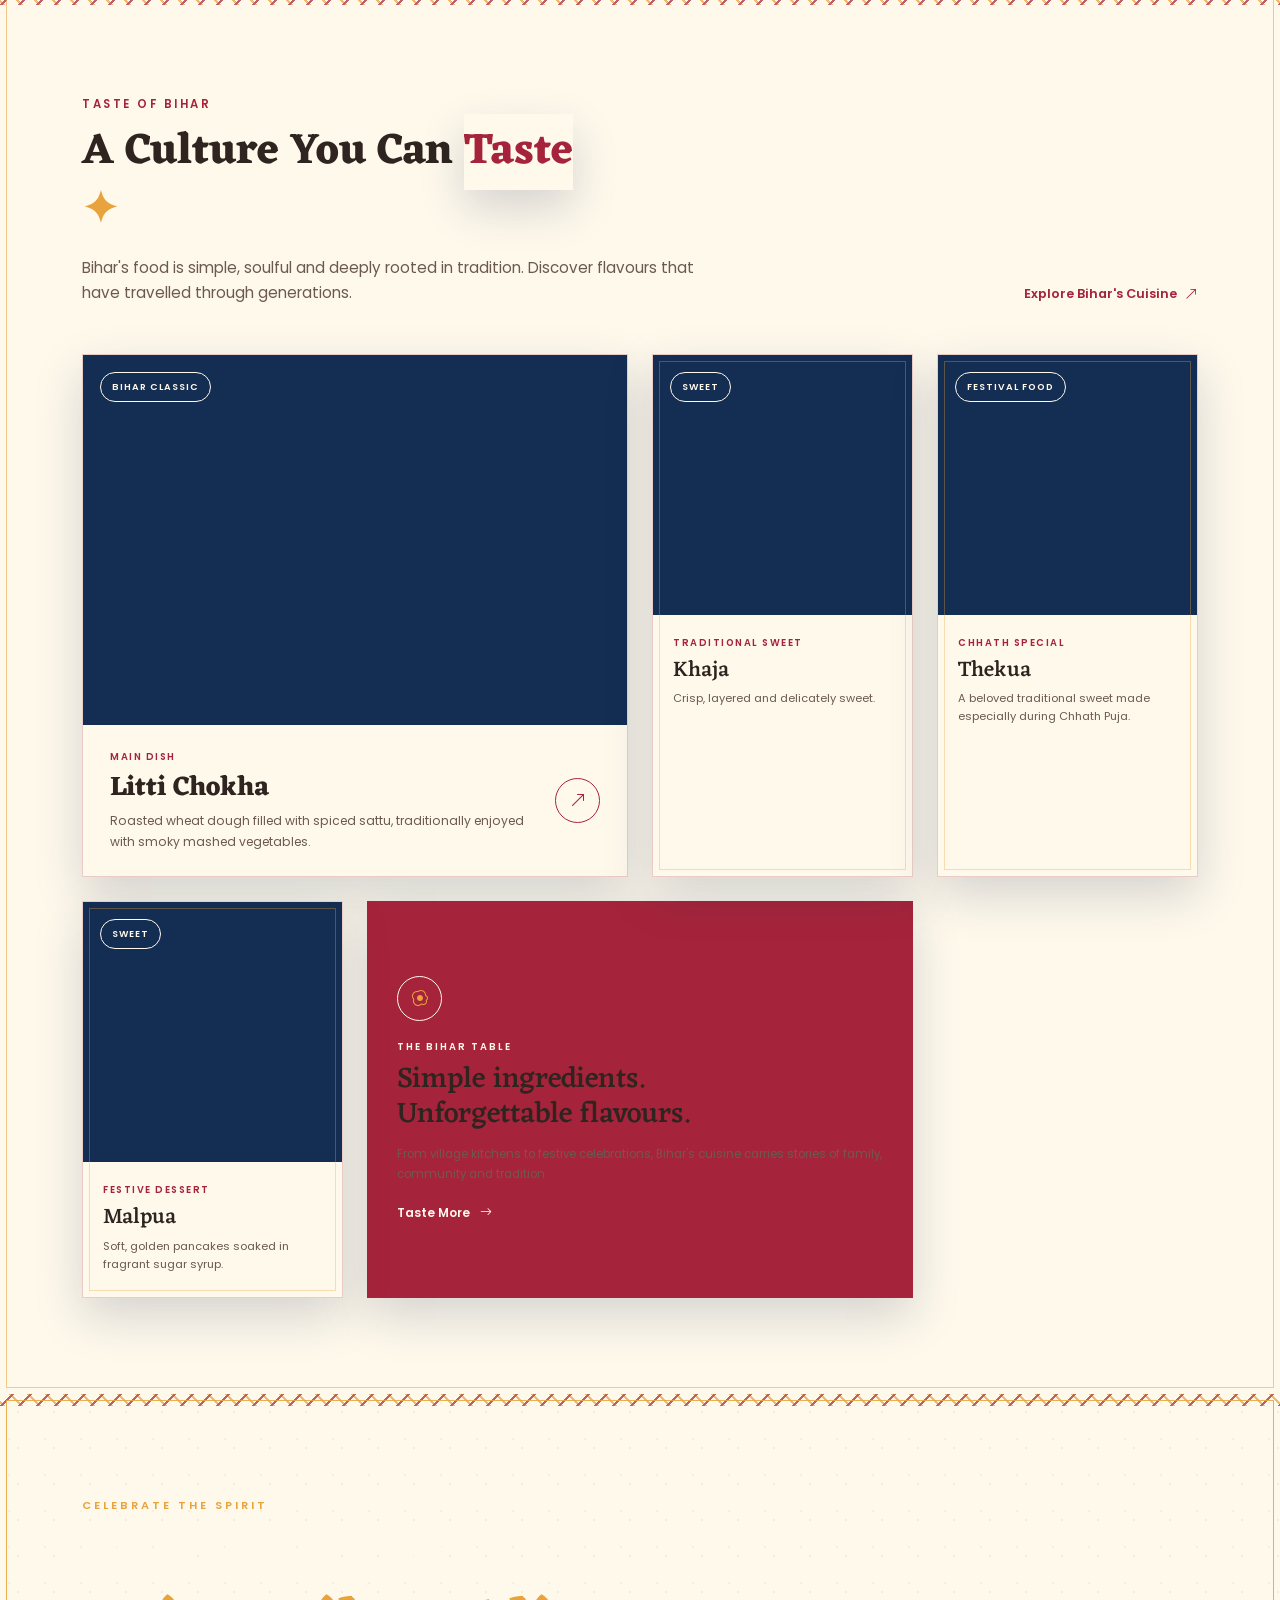
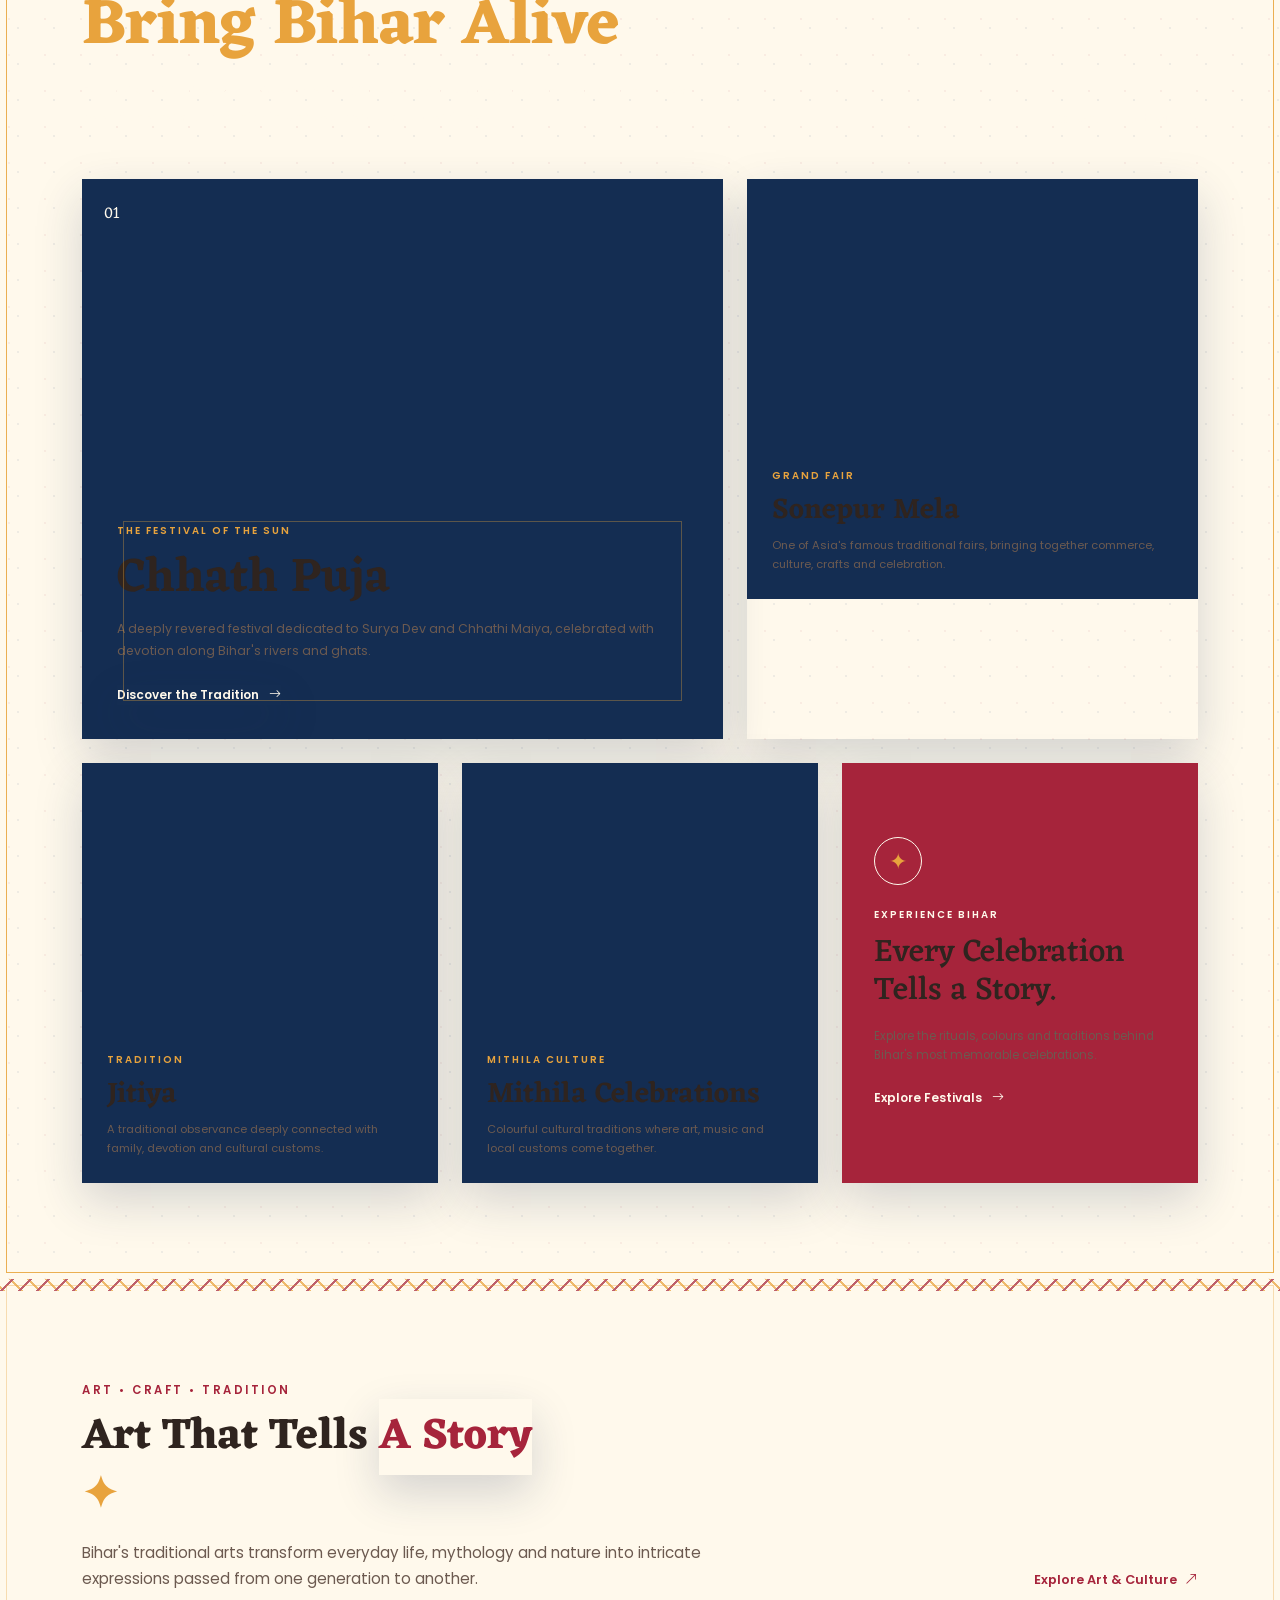
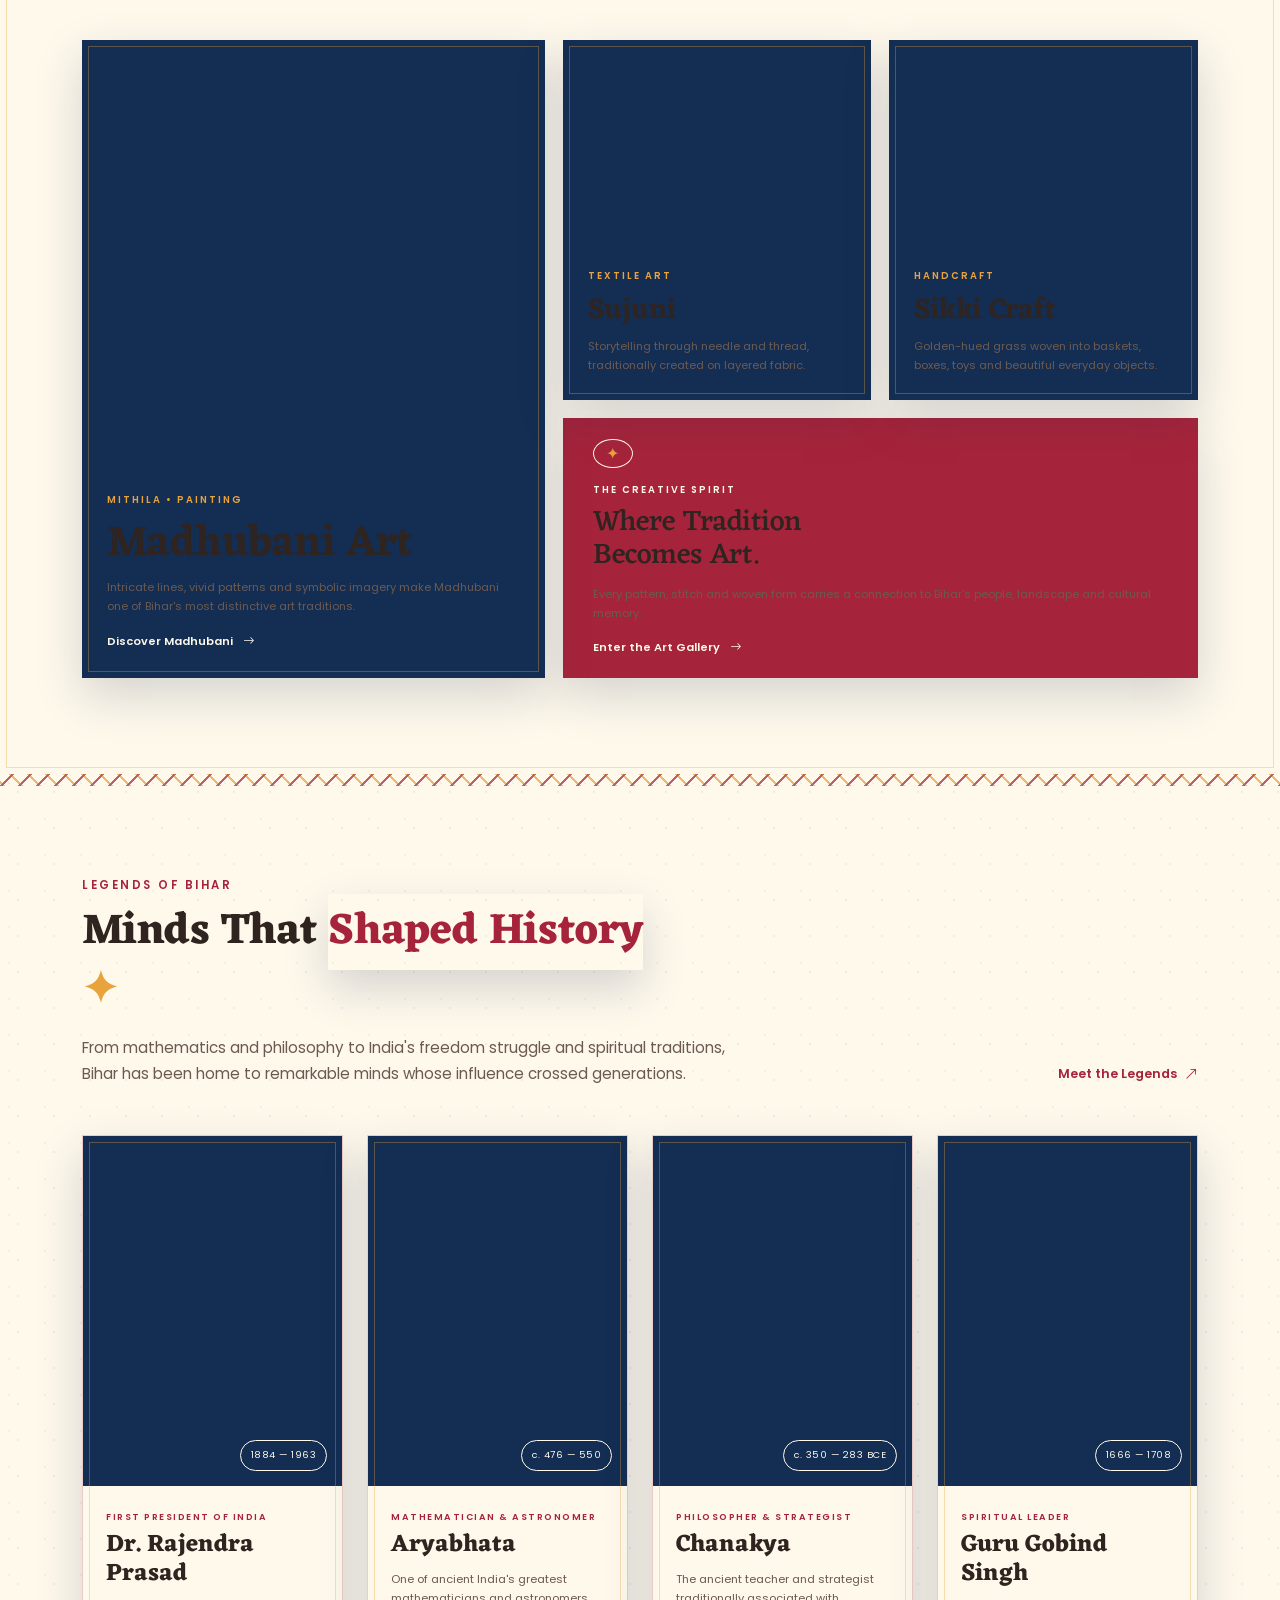
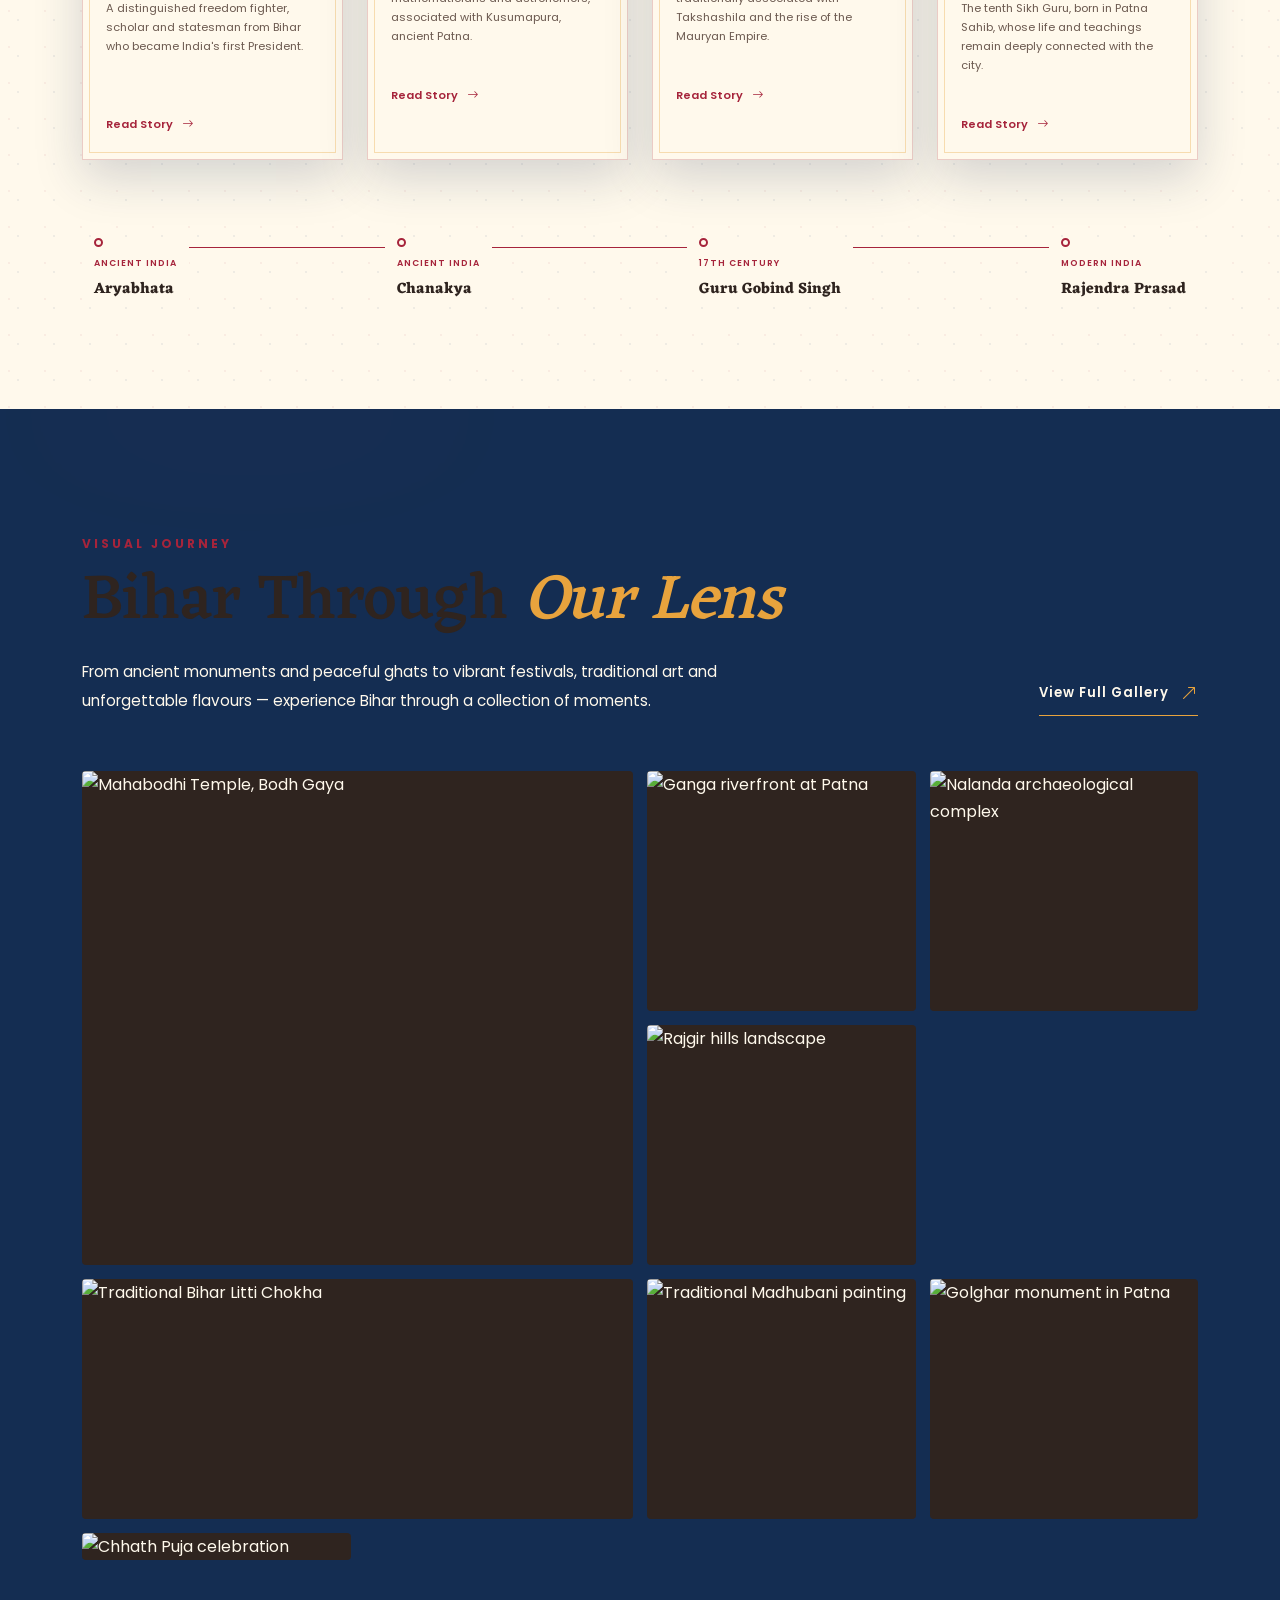
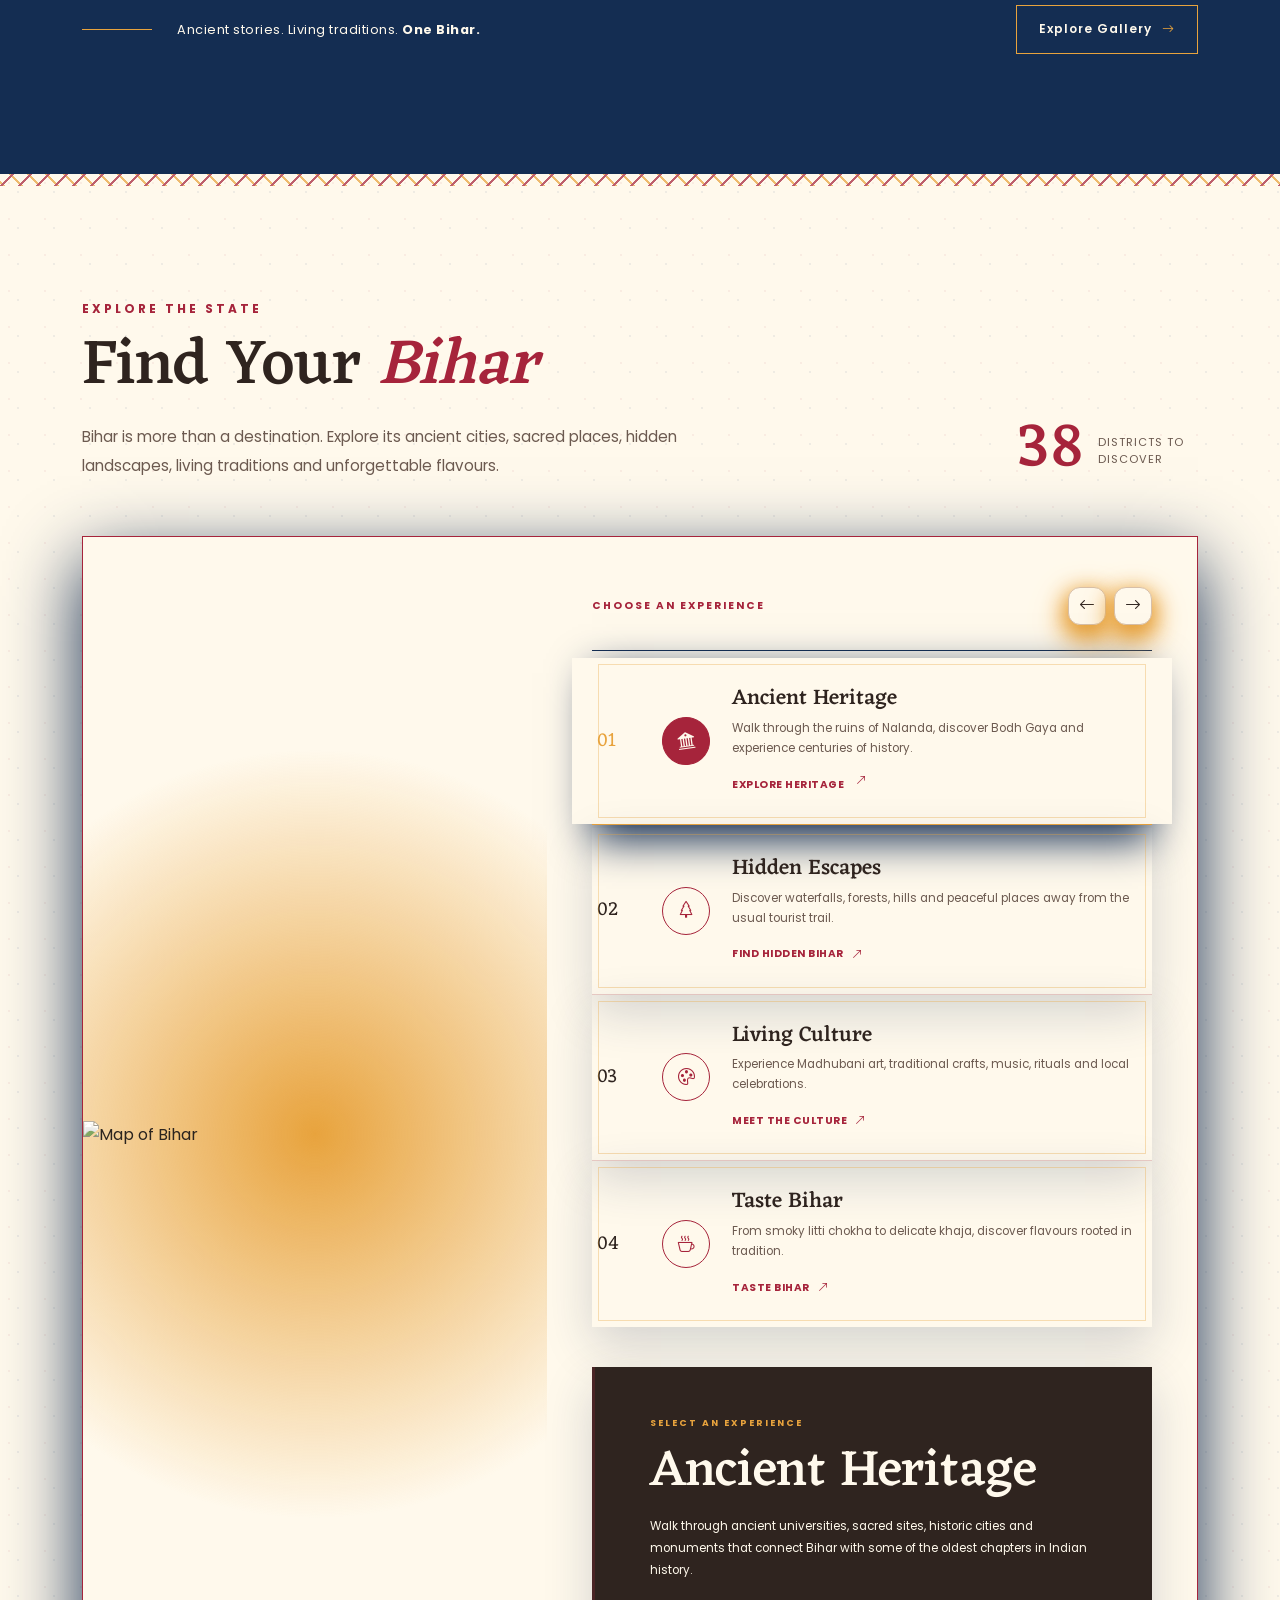
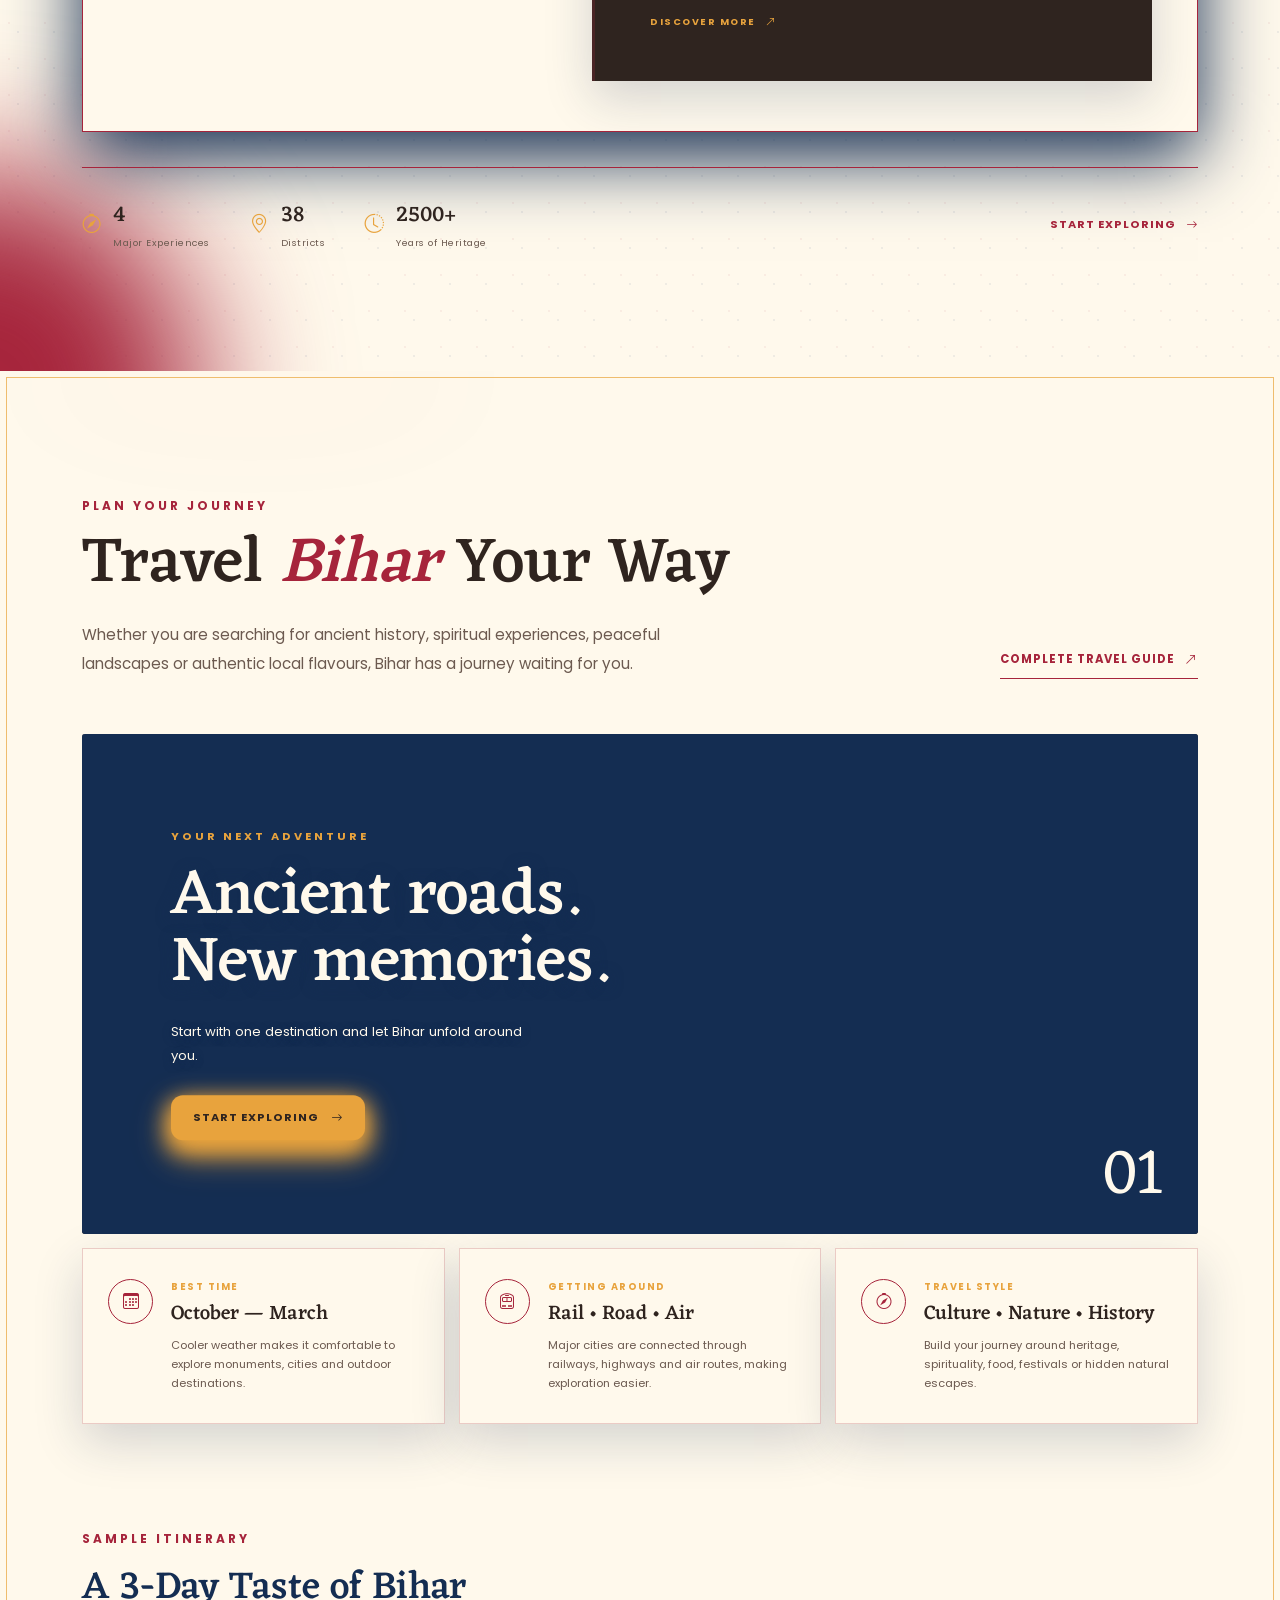
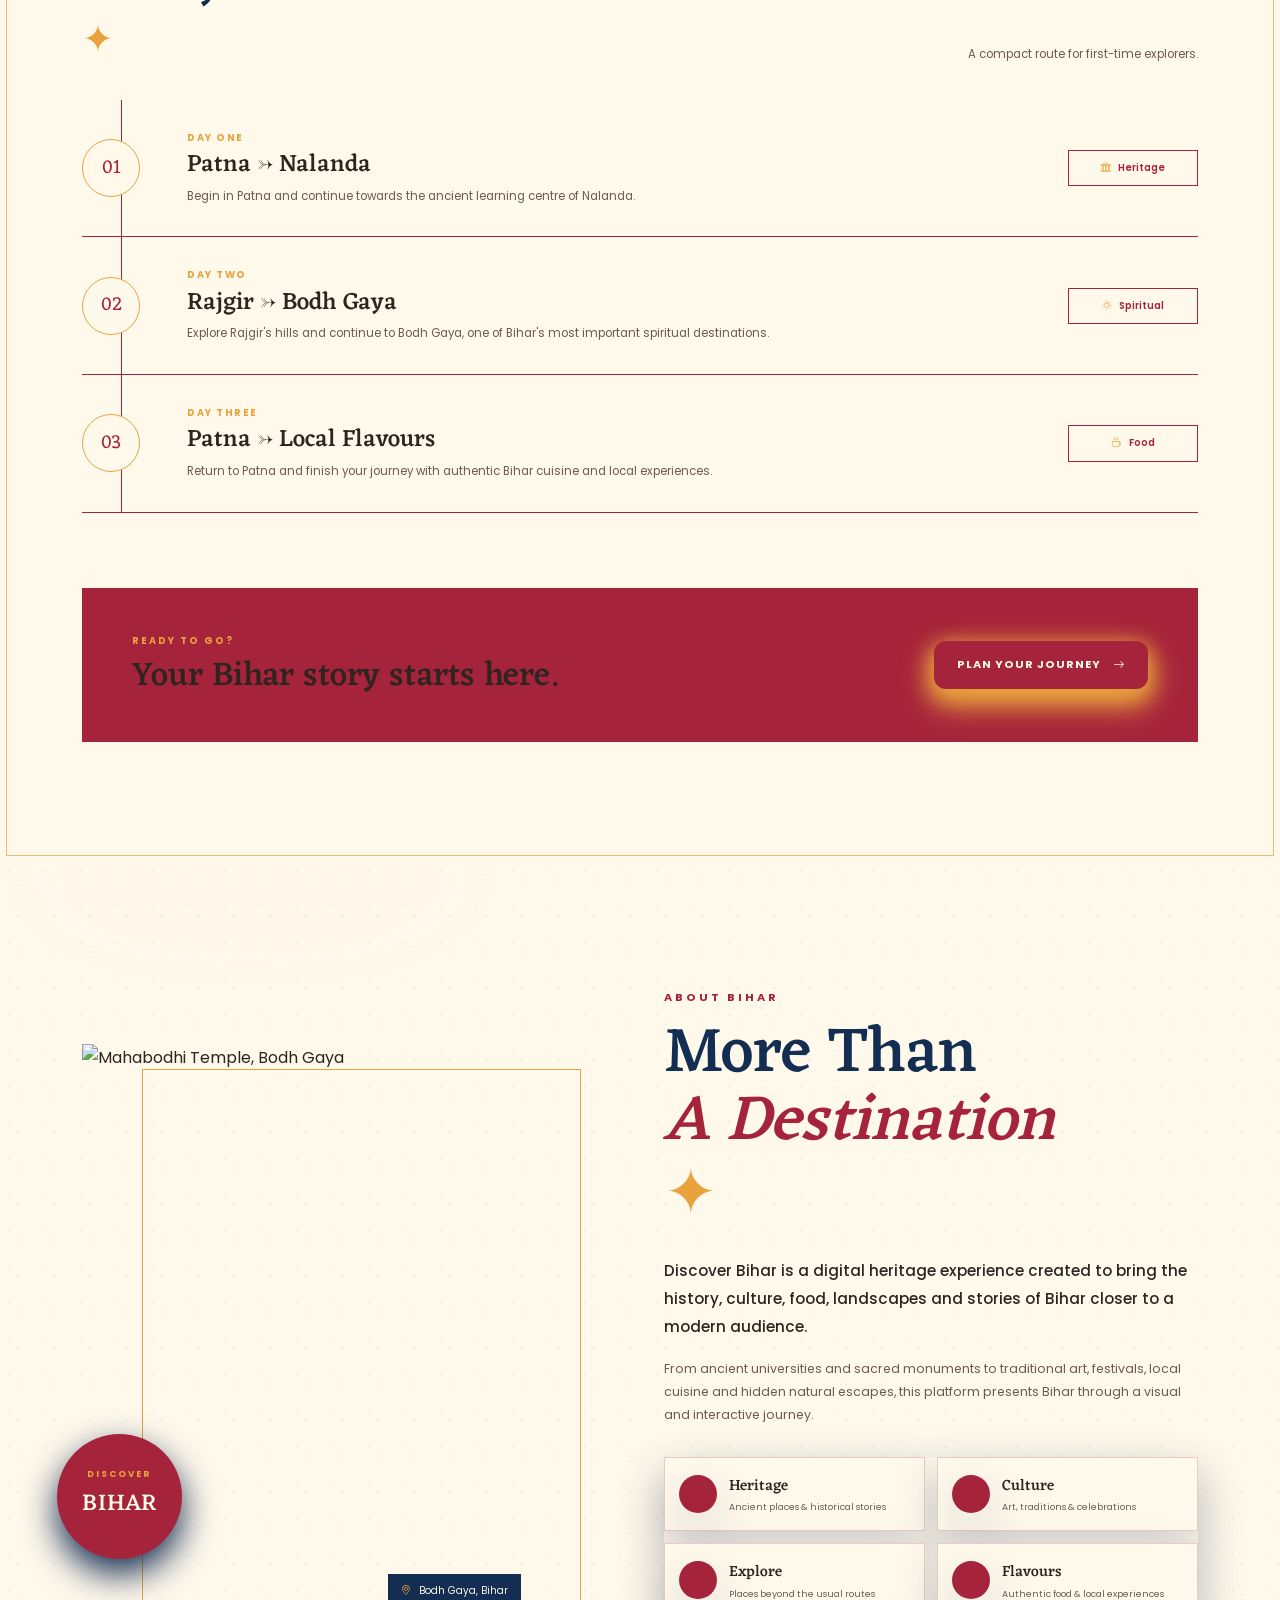
==== commit 9d6badd6: "fix: centralize light dark theme colors and audit contrast [skip ci]" ====
--- a/index.html
+++ b/index.html
@@ -69,7 +69,6 @@
     <link rel="preconnect" href="https://fonts.googleapis.com">
     <link rel="preconnect" href="https://fonts.gstatic.com" crossorigin>
     <link href="https://fonts.googleapis.com/css2?family=Eczar:wght@400;500;600;700&family=Yatra+One&display=swap" rel="stylesheet">
-    <link rel="stylesheet" href="css/section-contrast.css">
 </head>
 
 <!-- ASK BIHAR AI CHATBOT -->
@@ -497,7 +496,7 @@
          HERO SECTION
     ========================================== -->
 
-        <section class="section-auto hero-section" id="hero">
+        <section class="hero-section" id="hero">
 
             <!--
             IMAGE: Bihar Heritage / Mahabodhi Temple
@@ -624,7 +623,7 @@
         BIHAR INTRODUCTION
         ========================================== -->
 
-        <section class="section-auto about-bihar-section py-5">
+        <section class="about-bihar-section py-5">
 
             <div class="container py-5">
 
@@ -780,7 +779,7 @@
         HISTORICAL PLACES
         ========================================== -->
 
-        <section class="section-auto historical-section py-5">
+        <section class="historical-section py-5">
 
             <div class="container py-5">
 
@@ -1082,7 +1081,7 @@
      HIDDEN PLACES
 ========================================== -->
 
-        <section class="section-auto hidden-places-section py-5">
+        <section class="hidden-places-section py-5">
 
             <div class="container py-5">
 
@@ -1404,7 +1403,7 @@
         LOCAL FOOD
         ========================================== -->
 
-        <section class="section-auto food-section py-5">
+        <section class="food-section py-5">
 
             <div class="container py-5">
 
@@ -1686,7 +1685,7 @@
      FESTIVALS OF BIHAR
 ========================================== -->
 
-        <section class="section-auto festivals-section py-5">
+        <section class="festivals-section py-5">
 
             <div class="container py-5">
 
@@ -1962,7 +1961,7 @@
      TRADITIONAL ART & CULTURE
 ========================================== -->
 
-        <section class="section-auto culture-section py-5">
+        <section class="culture-section py-5">
 
             <div class="container py-5">
 
@@ -2179,7 +2178,7 @@
      FAMOUS PERSONALITIES
 ========================================== -->
 
-        <section class="section-auto personalities-section py-5">
+        <section class="personalities-section py-5">
 
             <div class="container py-5">
 
@@ -2521,7 +2520,7 @@
         </section>
 
         <!-- Photo Gallery Section -->
-        <section class="section-auto gallery-section" id="gallery">
+        <section class="gallery-section" id="gallery">
 
             <div class="container">
 
@@ -2715,7 +2714,7 @@
         </section>
 
         <!-- Explore Bihar Section -->
-        <section class="section-auto explore-section" id="explore">
+        <section class="explore-section" id="explore">
 
             <div class="container">
 
@@ -3120,7 +3119,7 @@
 
 
         <!-- Travel Bihar Section -->
-        <section class="section-auto travel-section" id="travel">
+        <section class="travel-section" id="travel">
 
             <div class="container">
 
@@ -3399,7 +3398,7 @@
         </section>
 
         <!-- About Bihar / About Project Section -->
-        <section class="section-auto about-project-section" id="about">
+        <section class="about-project-section" id="about">
 
             <div class="container">
 
@@ -3832,7 +3831,6 @@
     </a>
 
 
-    <script src="js/section-theme.js"></script>
 </body>
 
 </html>
--- a/css/madhubani-theme.css
+++ b/css/madhubani-theme.css
@@ -1,3 +1,41 @@
+
+/* =========================================================
+   THEME TOKENS — centralized light/dark color system
+   ========================================================= */
+:root {
+    --theme-text-primary: #2F241F;
+    --theme-text-secondary: #6C5A50;
+    --theme-text-on-dark: #FFF9EC;
+    --theme-bg-primary: #FDF6E3;
+    --theme-bg-secondary: #FFF9EC;
+    --theme-bg-dark: #142D52;
+    --theme-border: #D7BFA8;
+    --theme-border-strong: #A6243B;
+    --theme-accent: #A6243B;
+    --theme-accent-2: #E8A33D;
+    --theme-link: #1C3F72;
+    --theme-icon: #A6243B;
+    --theme-shadow: rgba(20,45,82,.18);
+    --theme-overlay: rgba(20,45,82,.78);
+    --theme-white: #FFFDF7;
+    --theme-black: #2F241F;
+}
+[data-theme="dark"],[data-bs-theme="dark"],.dark-mode,.dark,body.dark {
+    --theme-text-primary:#FDF6E3; --theme-text-secondary:#E8D8C8; --theme-text-on-dark:#FFF9EC;
+    --theme-bg-primary:#121820; --theme-bg-secondary:#1C2430; --theme-bg-dark:#0C1624;
+    --theme-border:#44505F; --theme-border-strong:#D46A7E; --theme-accent:#D46A7E;
+    --theme-accent-2:#F0C56B; --theme-link:#8DB7FF; --theme-icon:#F0C56B;
+    --theme-shadow:rgba(0,0,0,.45); --theme-overlay:rgba(0,0,0,.72); --theme-white:#FDF6E3; --theme-black:#FDF6E3;
+}
+@media (prefers-color-scheme: dark) {
+    :root:not([data-theme="light"]) {
+        --theme-text-primary:#FDF6E3; --theme-text-secondary:#E8D8C8; --theme-text-on-dark:#FFF9EC;
+        --theme-bg-primary:#121820; --theme-bg-secondary:#1C2430; --theme-bg-dark:#0C1624;
+        --theme-border:#44505F; --theme-border-strong:#D46A7E; --theme-accent:#D46A7E;
+        --theme-accent-2:#F0C56B; --theme-link:#8DB7FF; --theme-icon:#F0C56B;
+        --theme-shadow:rgba(0,0,0,.45); --theme-overlay:rgba(0,0,0,.72); --theme-white:#FDF6E3; --theme-black:#FDF6E3;
+    }
+}
 
 /* =========================================================
    THEME TOKENS — centralized light/dark color system
@@ -396,3 +434,17 @@
 td { color:var(--theme-text-primary); background-color:var(--theme-bg-primary); }
 [role="tooltip"],.tooltip,.popover,.modal-content,.dropdown-menu { color:var(--theme-text-primary); background-color:var(--theme-bg-secondary); border-color:var(--theme-border); }
 
+/* =========================================================
+   THEME SAFETY — high-risk contrast surfaces
+   ========================================================= */
+html, body { background-color:var(--theme-bg-primary); color:var(--theme-text-primary); }
+input,textarea,select,button { color:var(--theme-text-primary); background-color:var(--theme-bg-secondary); border-color:var(--theme-border); }
+input::placeholder,textarea::placeholder { color:var(--theme-text-secondary); opacity:1; }
+input:disabled,textarea:disabled,select:disabled,button:disabled { color:var(--theme-text-secondary); background-color:var(--theme-bg-secondary); border-color:var(--theme-border); opacity:.78; }
+a { color:var(--theme-link); }
+code,pre,kbd,samp { color:var(--theme-text-primary); background-color:var(--theme-bg-secondary); border-color:var(--theme-border); }
+table,thead,tbody,tr,th,td { border-color:var(--theme-border); }
+th { color:var(--theme-text-primary); background-color:var(--theme-bg-secondary); }
+td { color:var(--theme-text-primary); background-color:var(--theme-bg-primary); }
+[role="tooltip"],.tooltip,.popover,.modal-content,.dropdown-menu { color:var(--theme-text-primary); background-color:var(--theme-bg-secondary); border-color:var(--theme-border); }
+
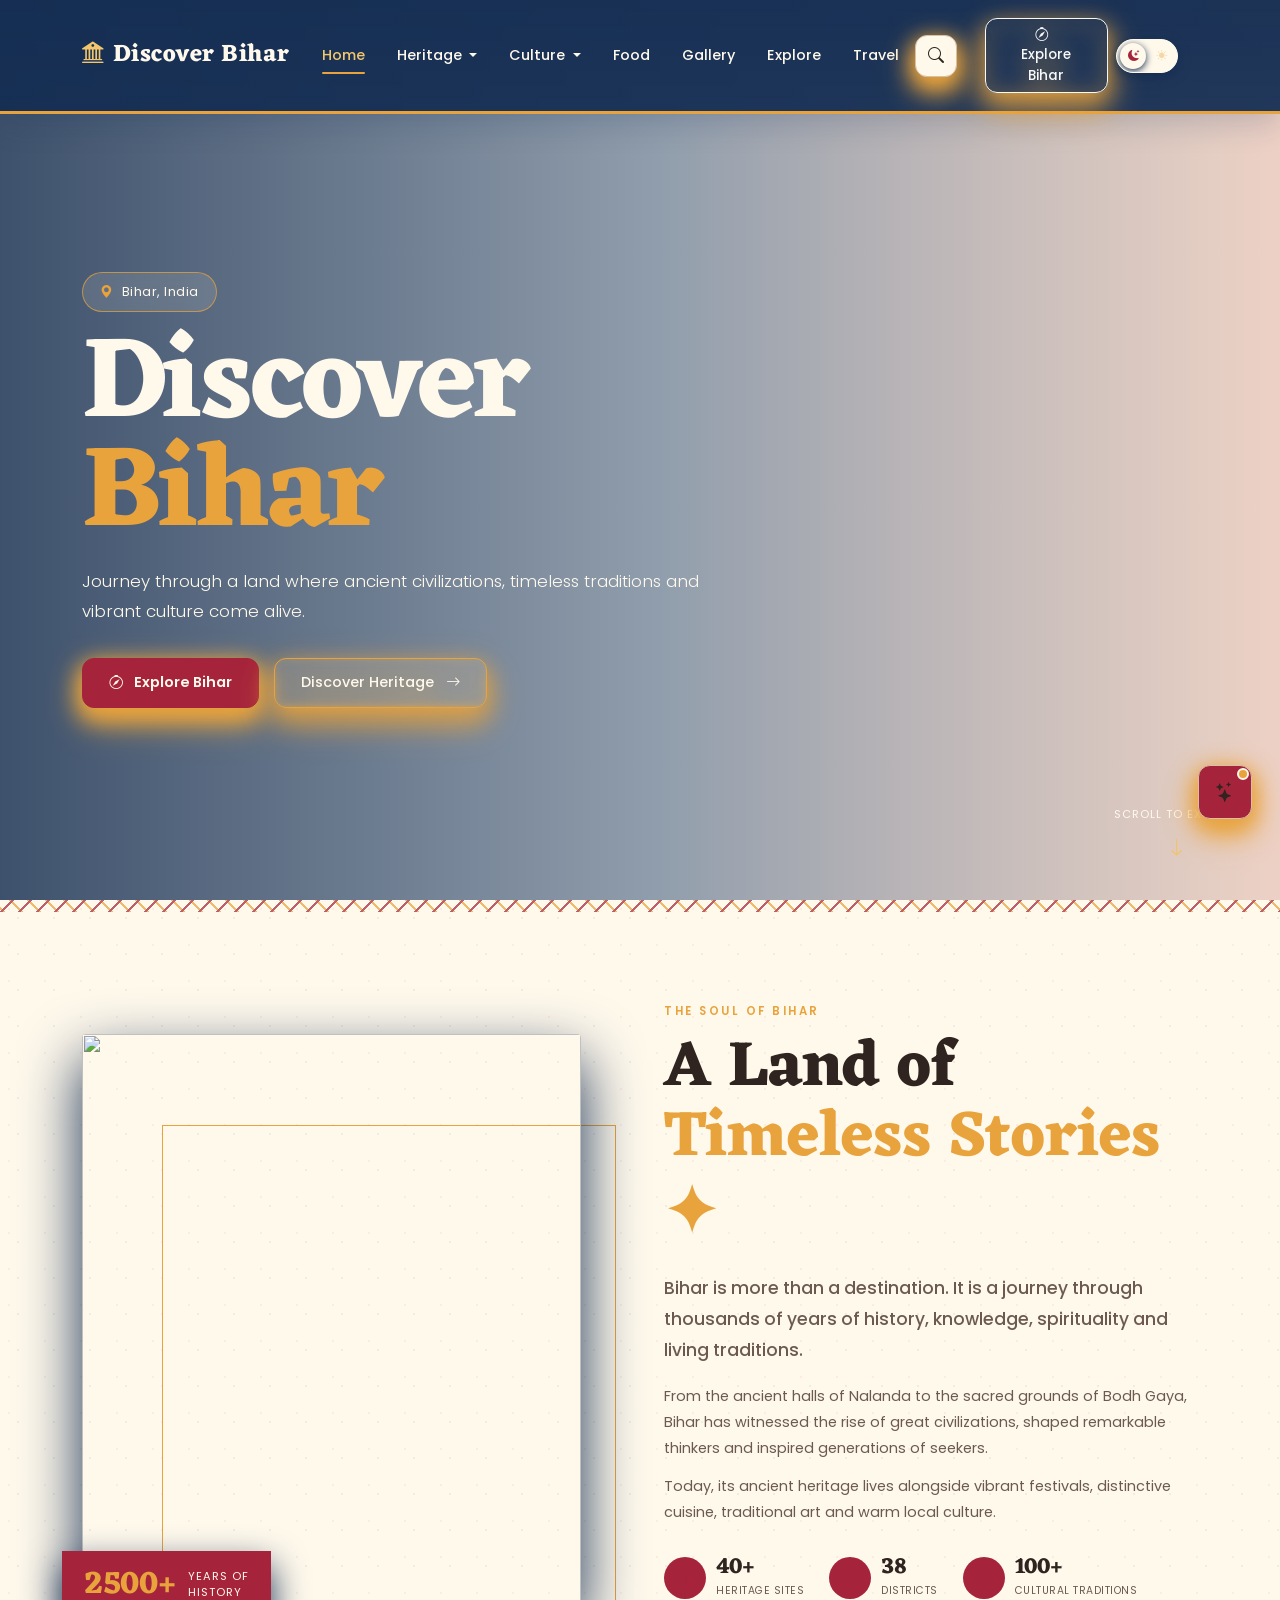
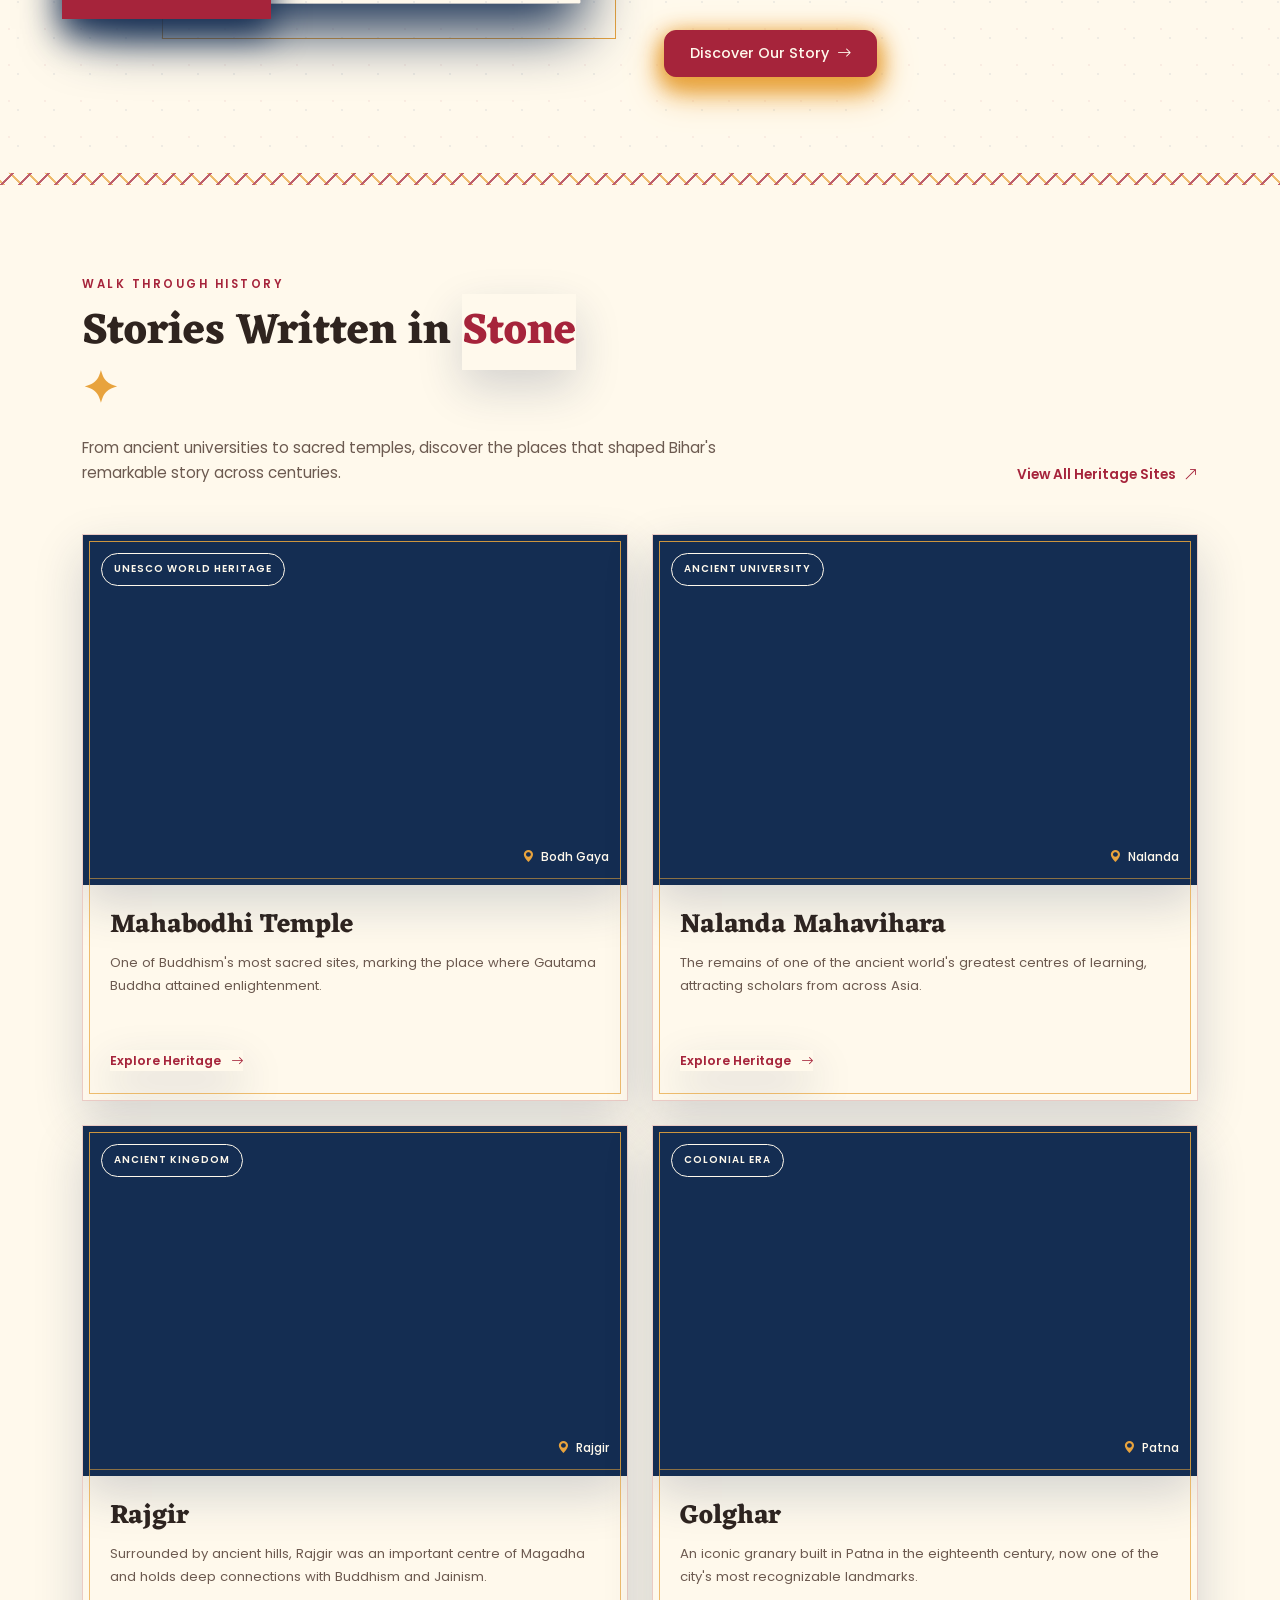
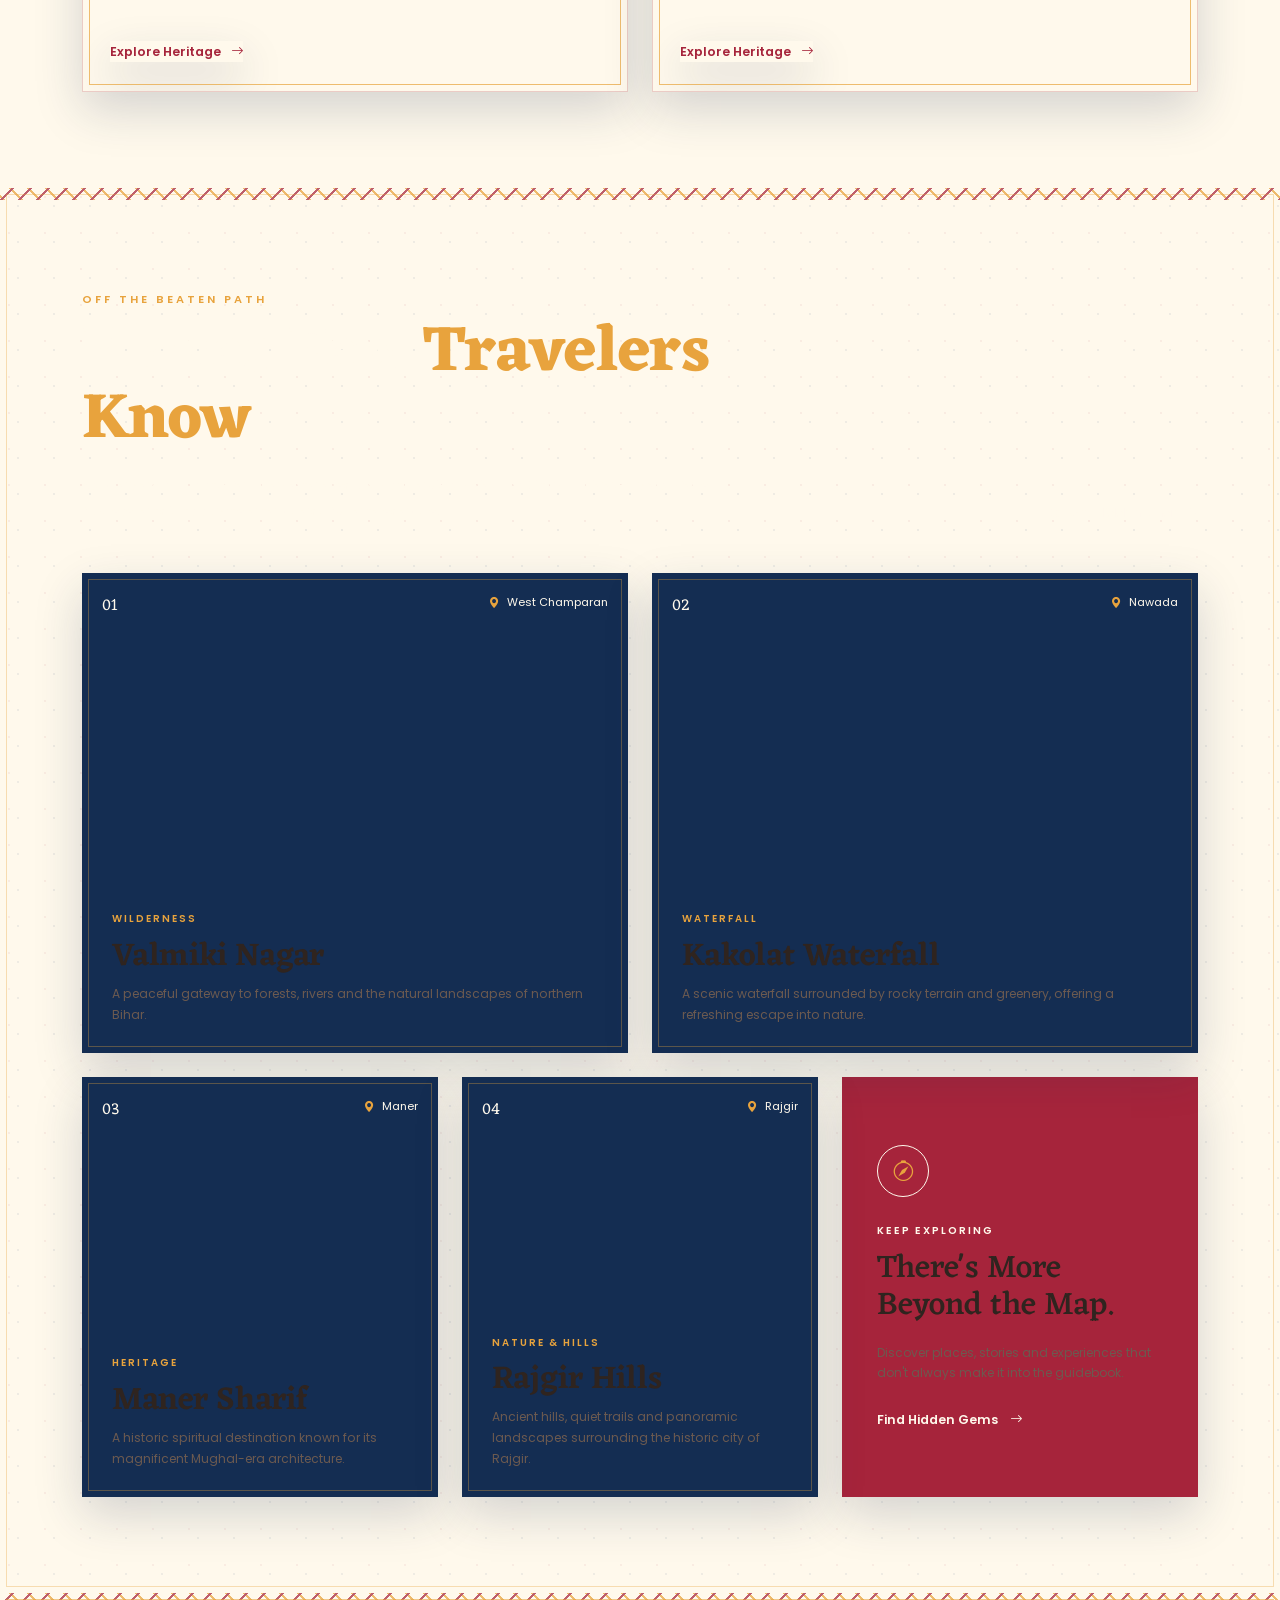
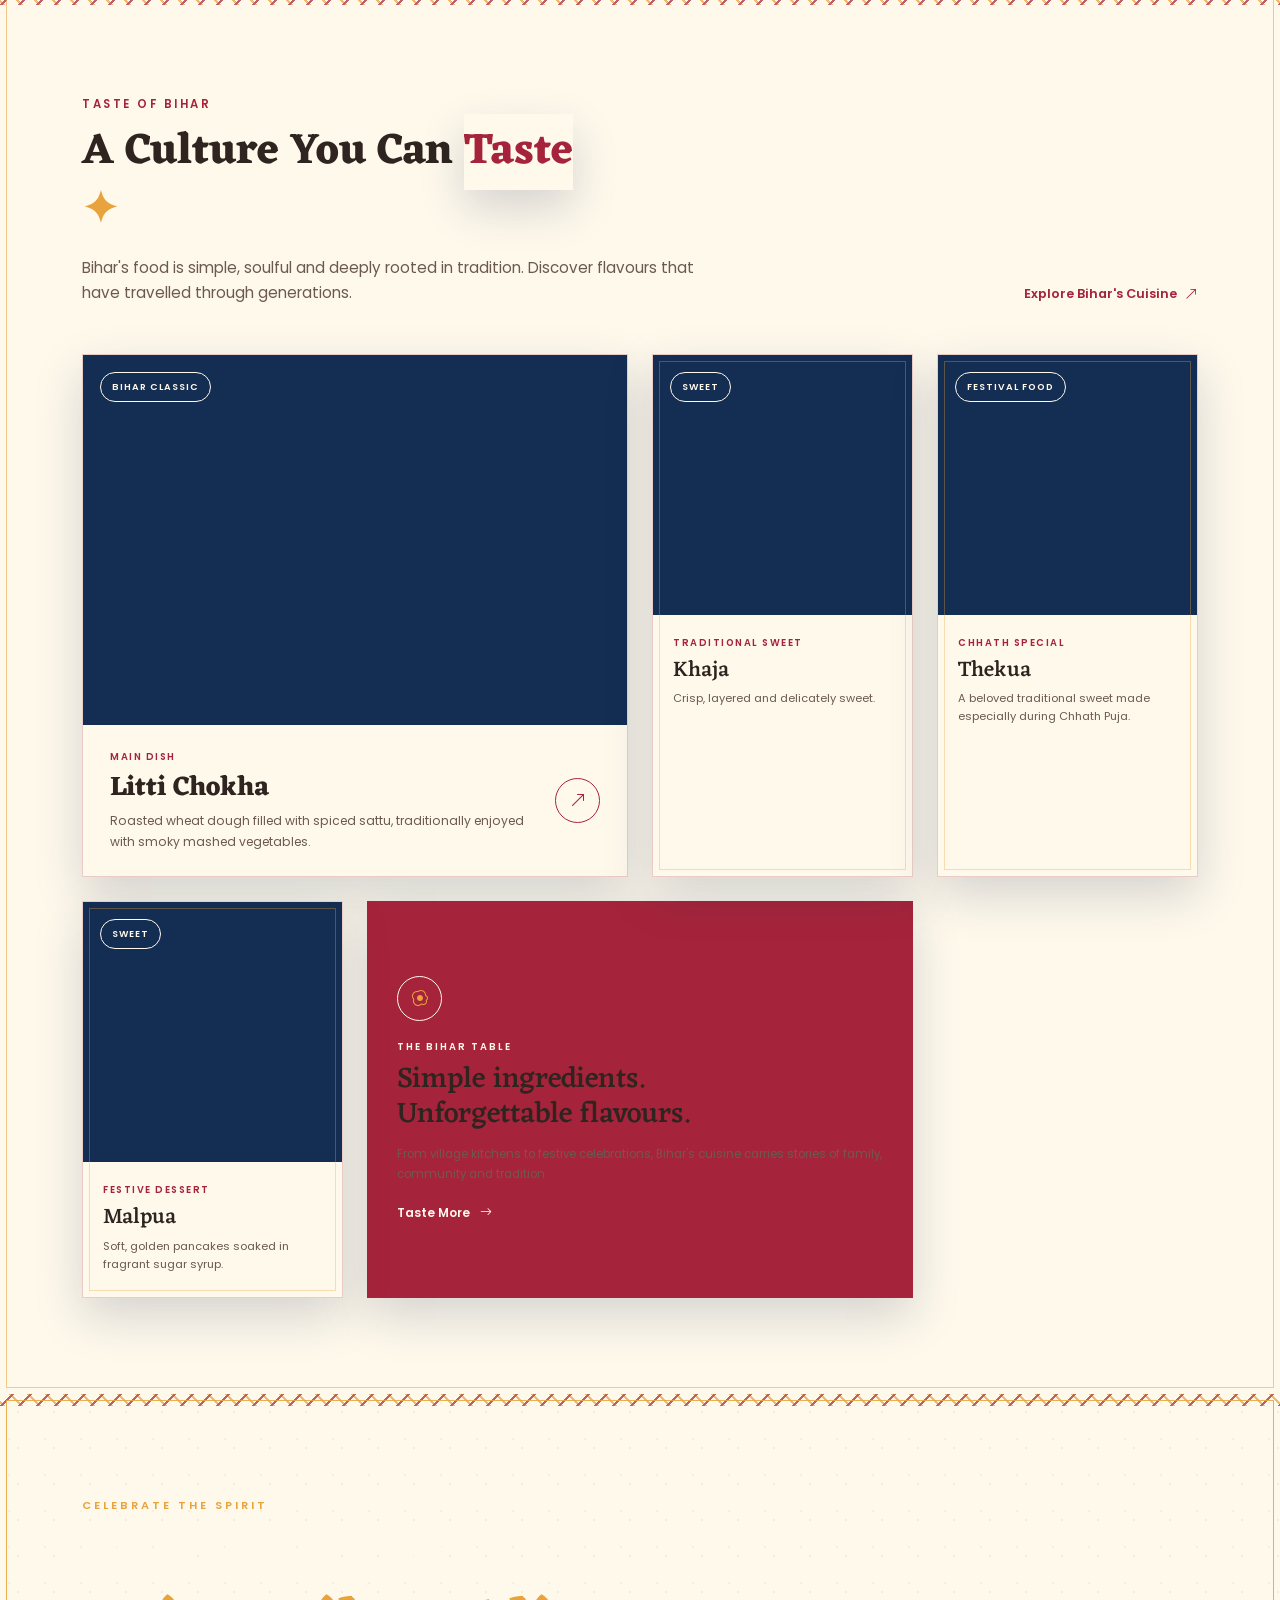
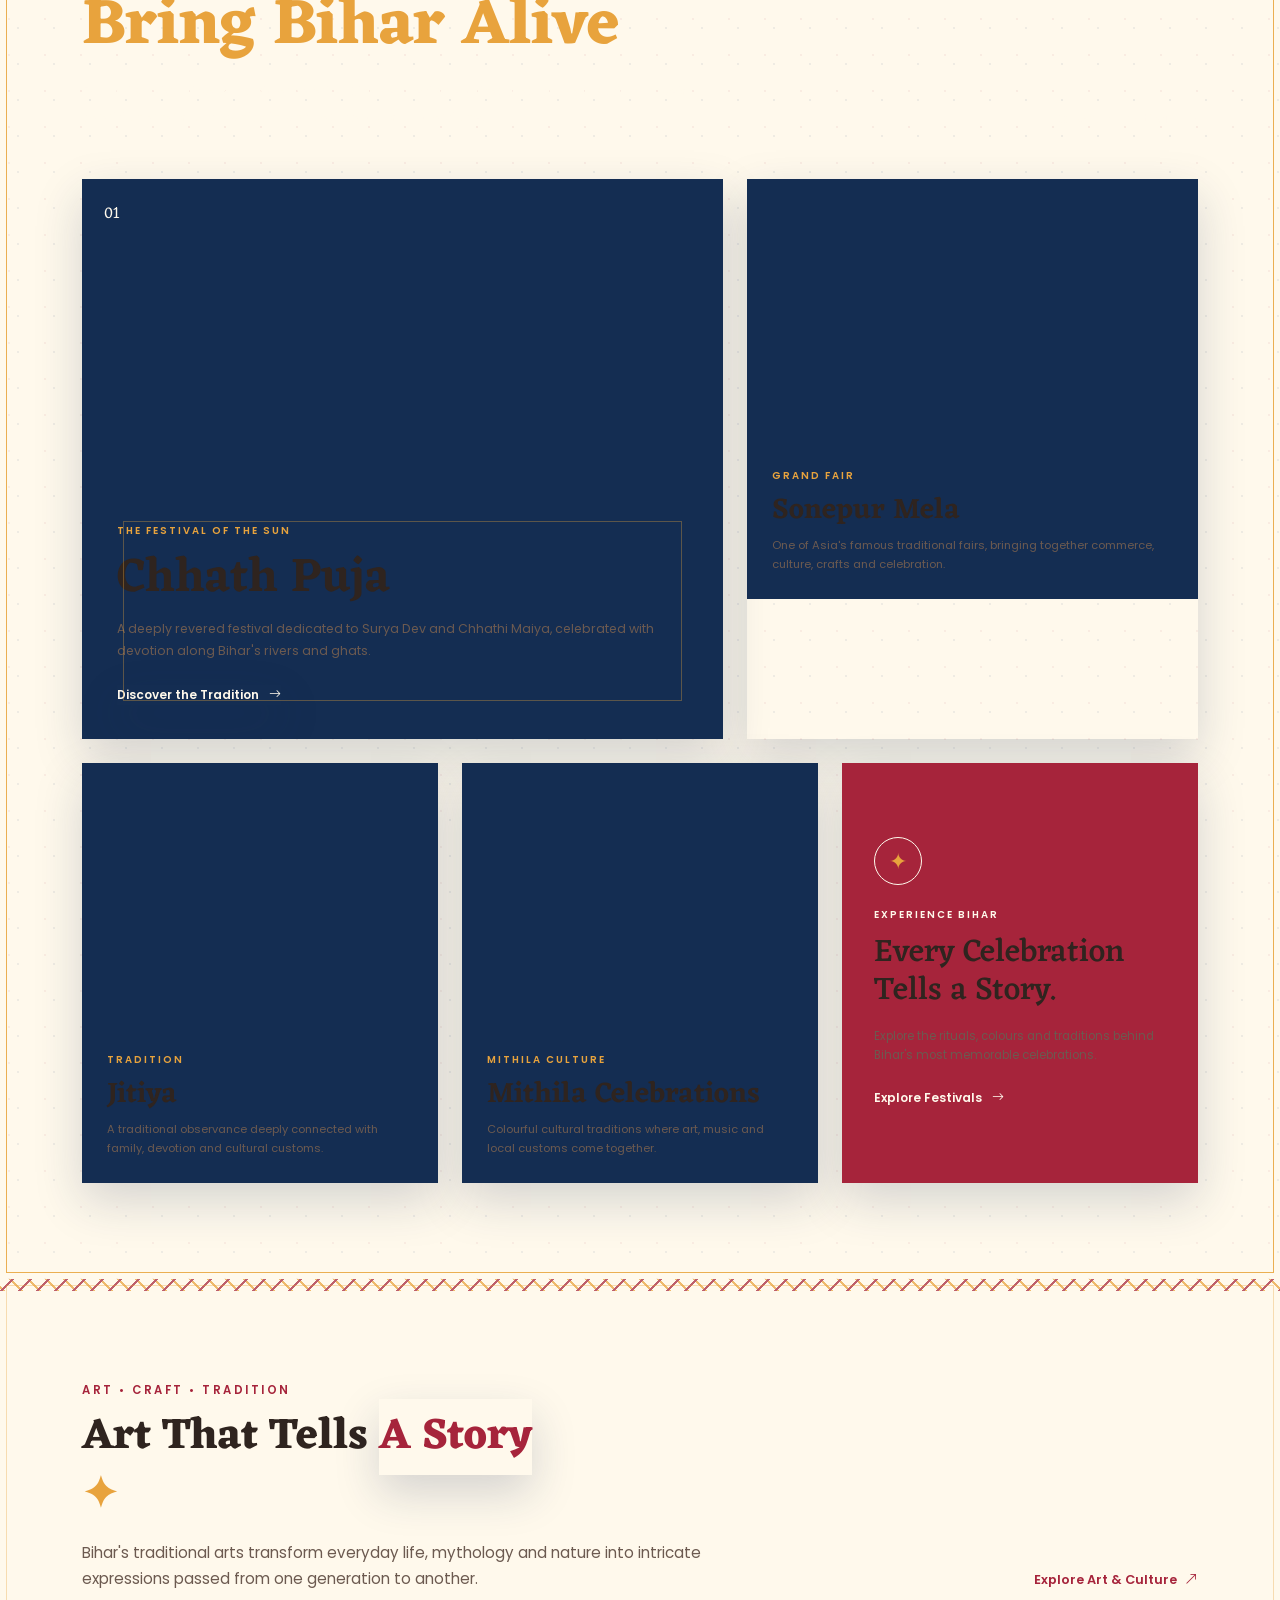
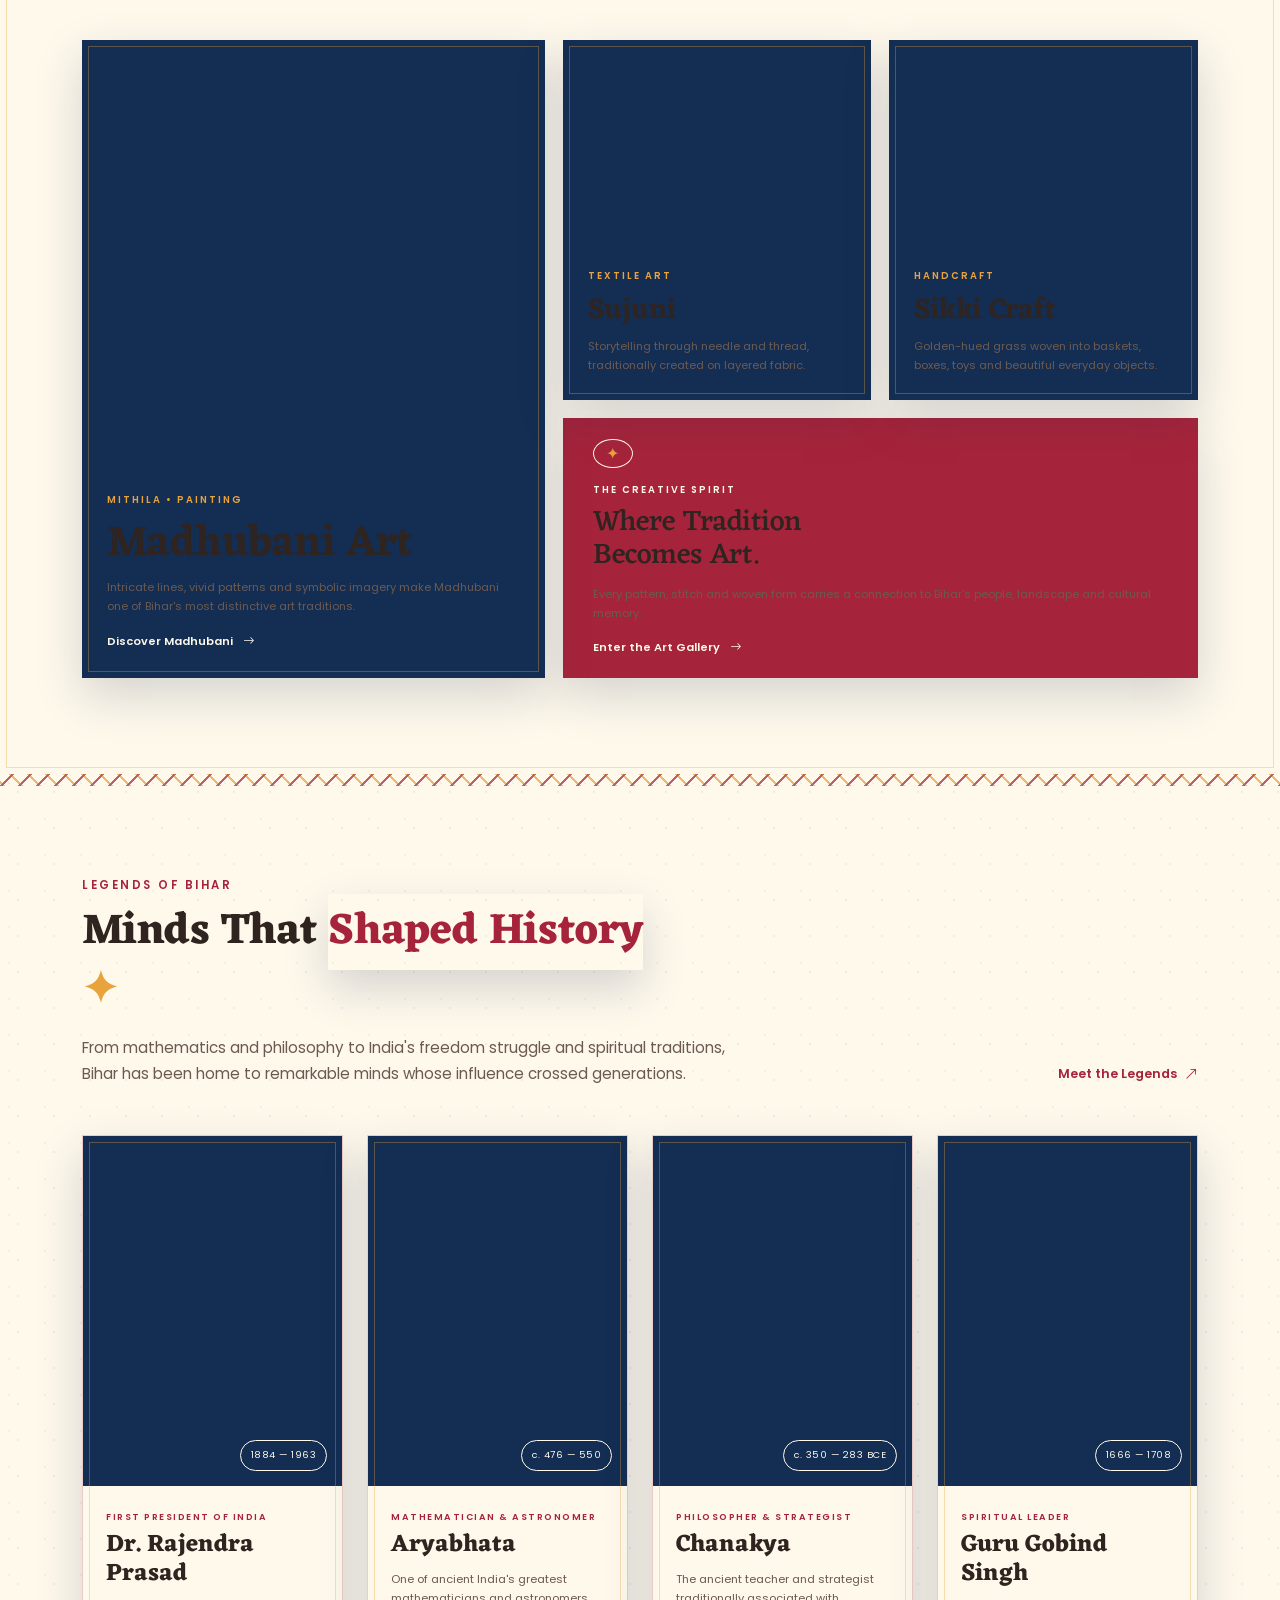
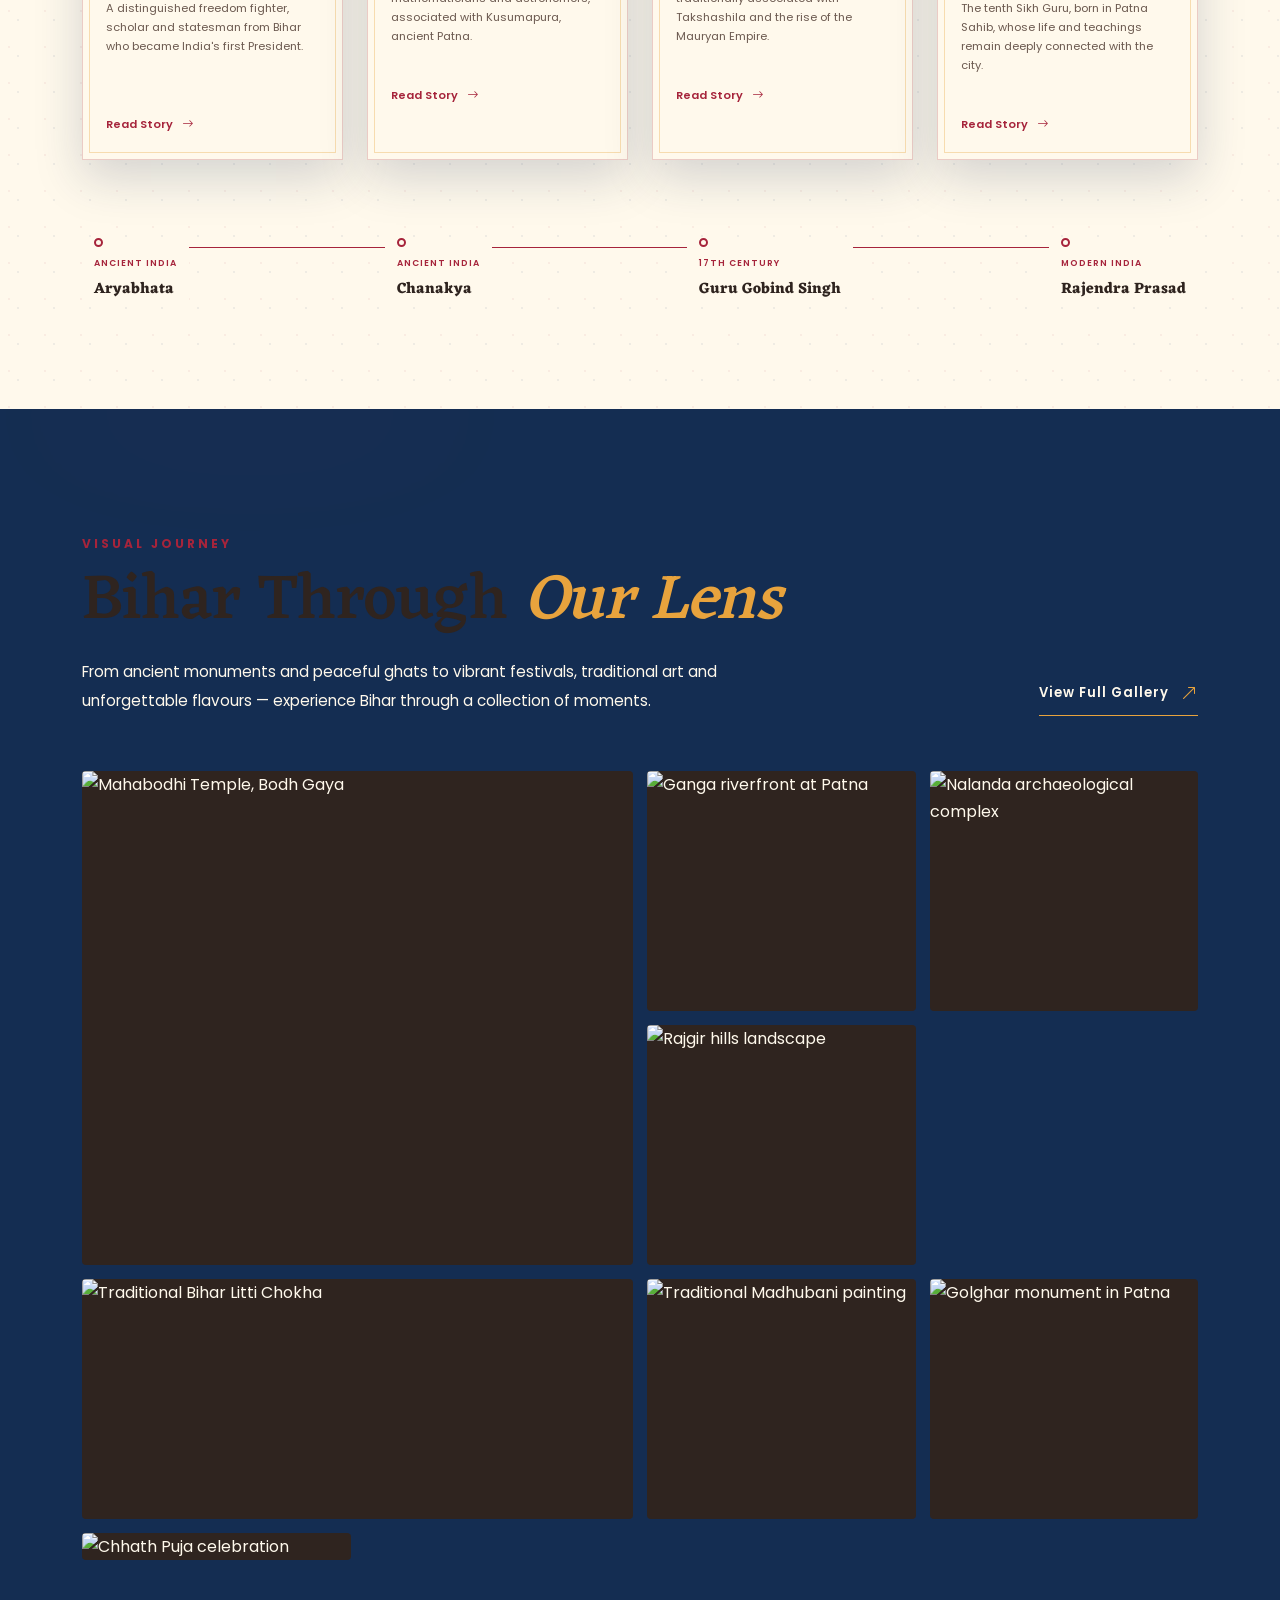
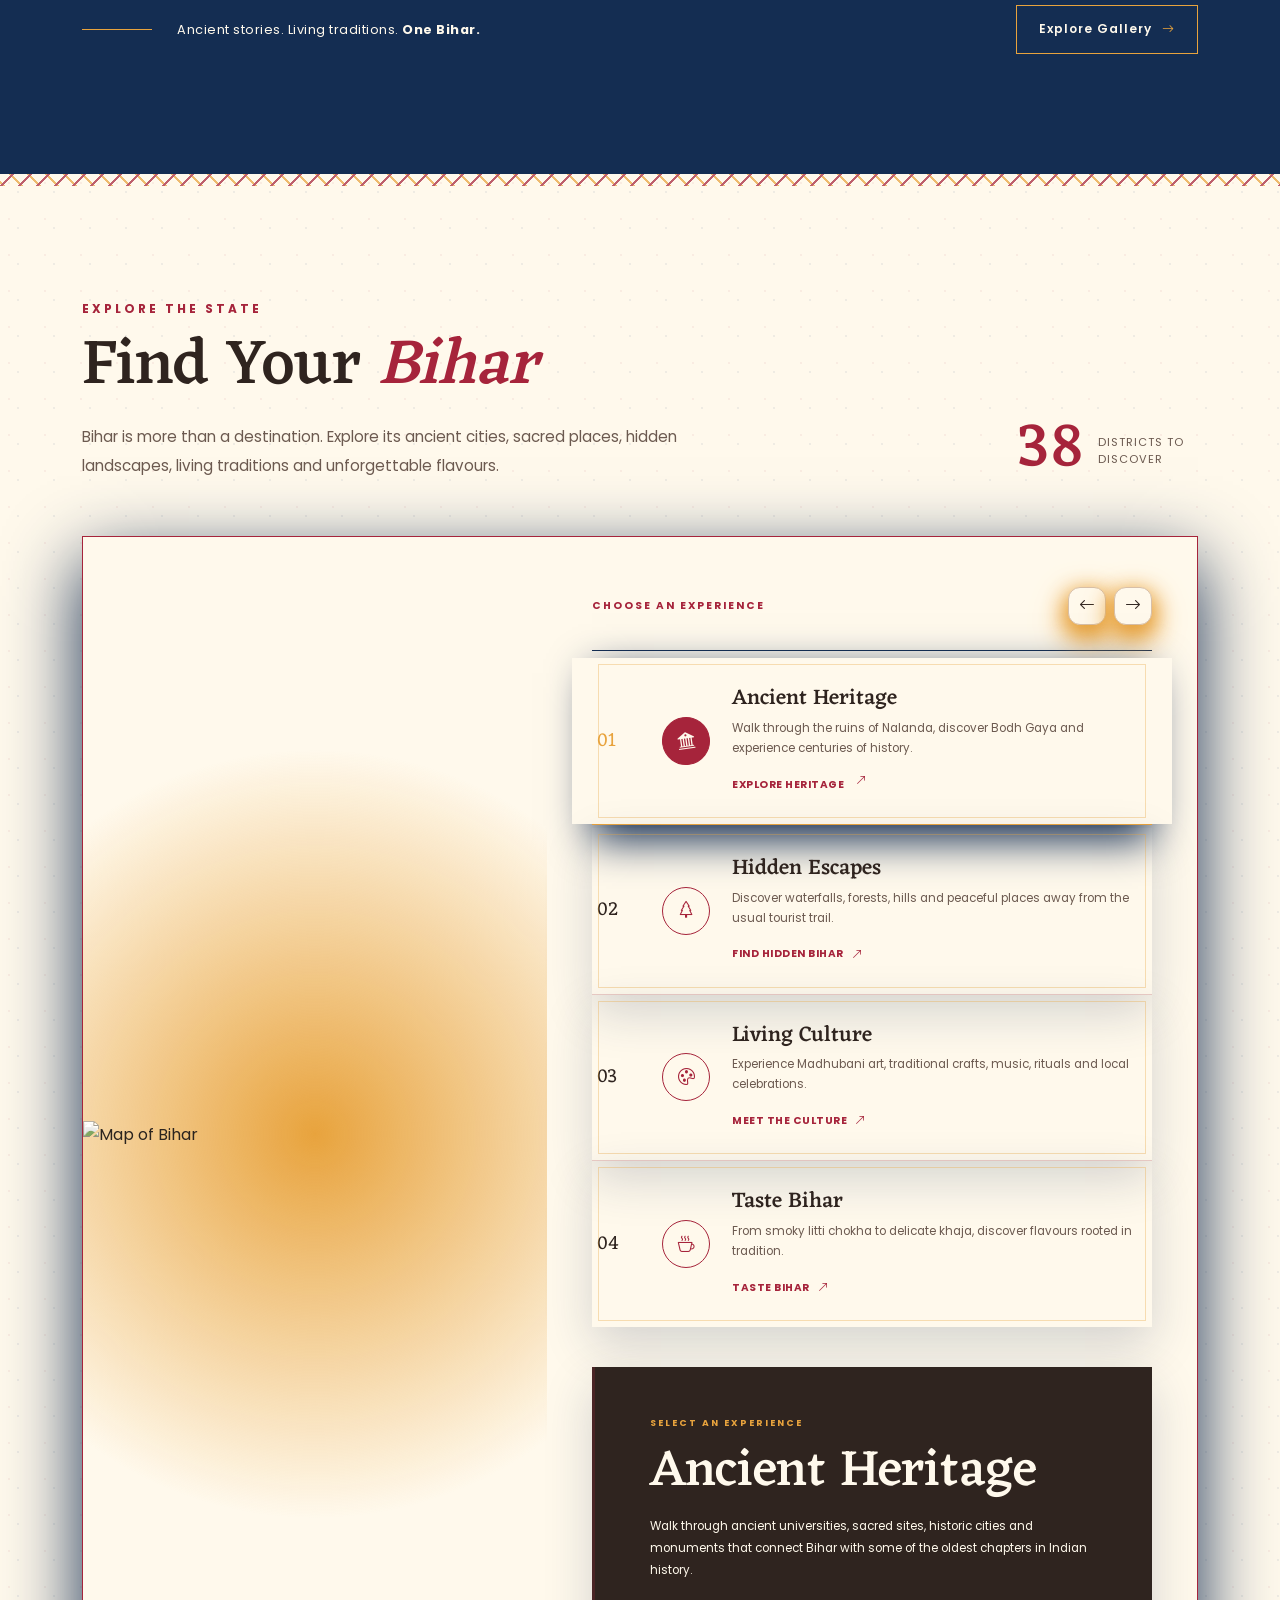
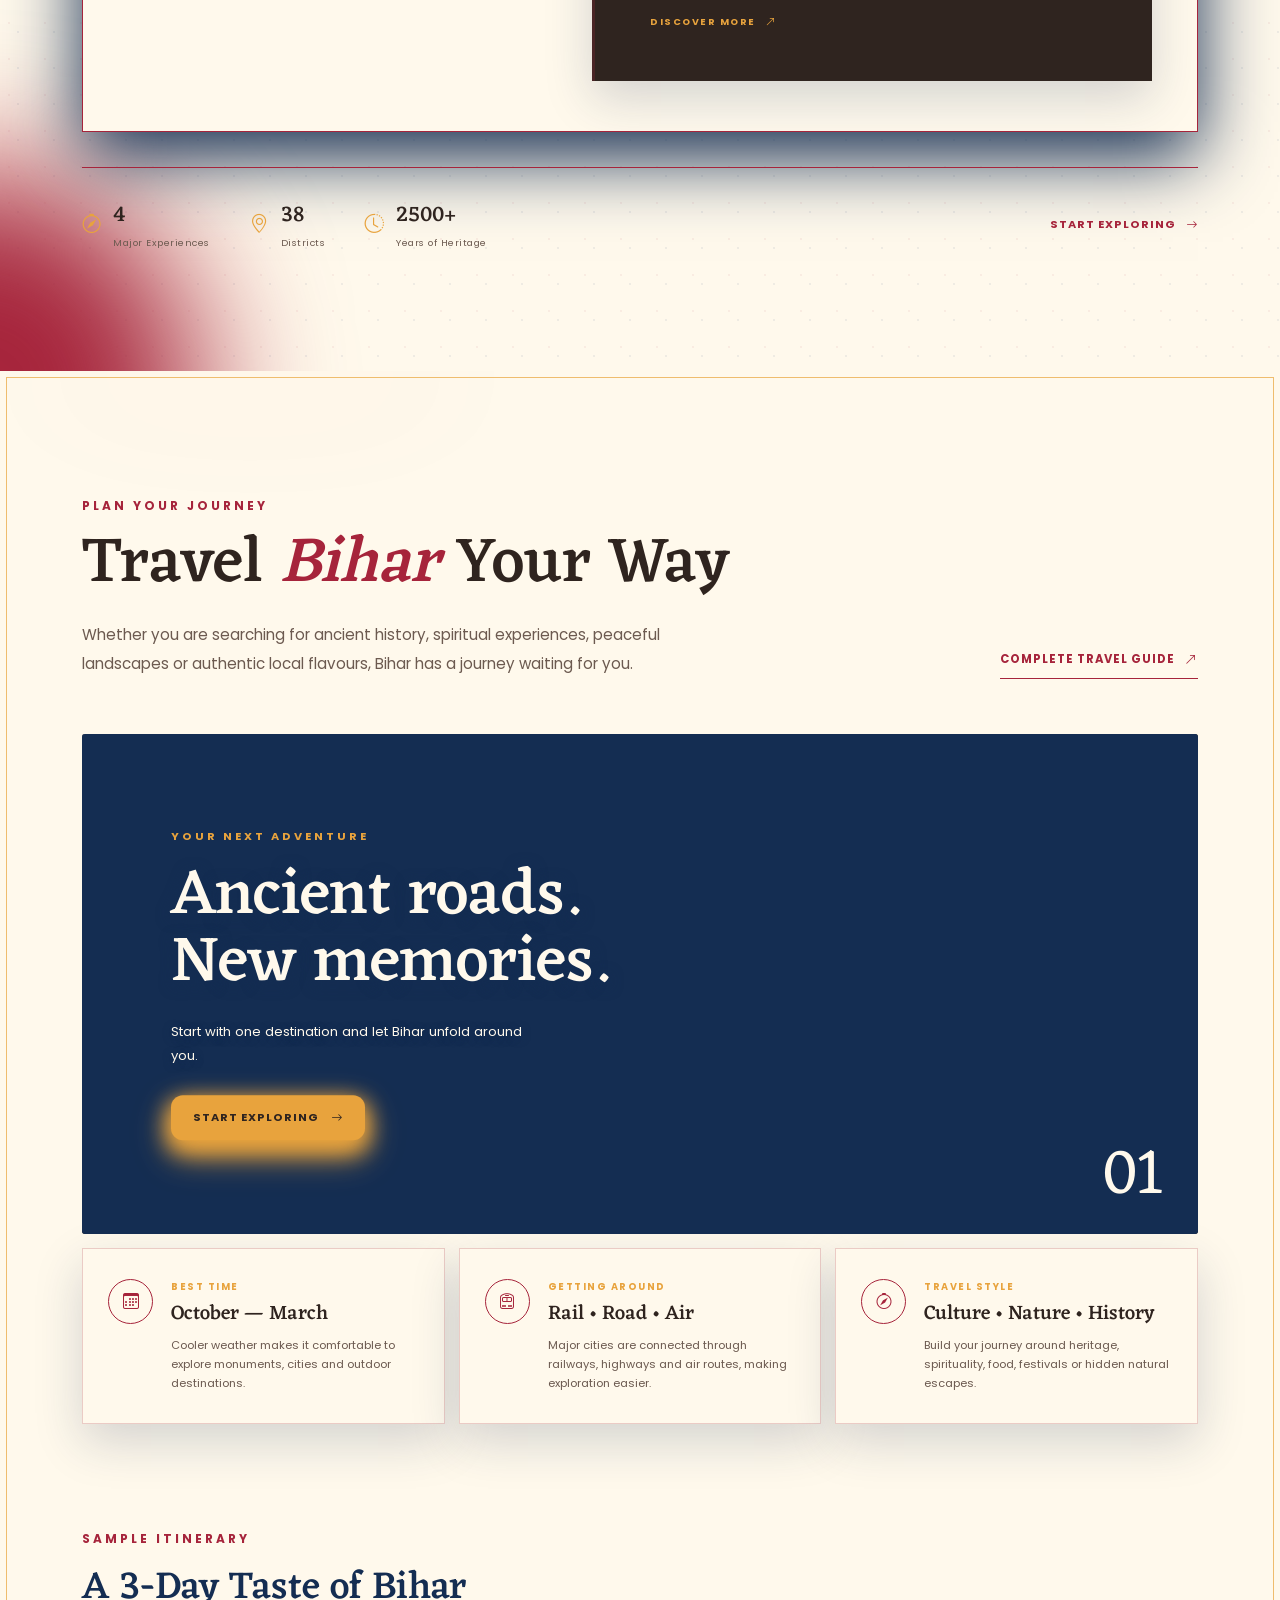
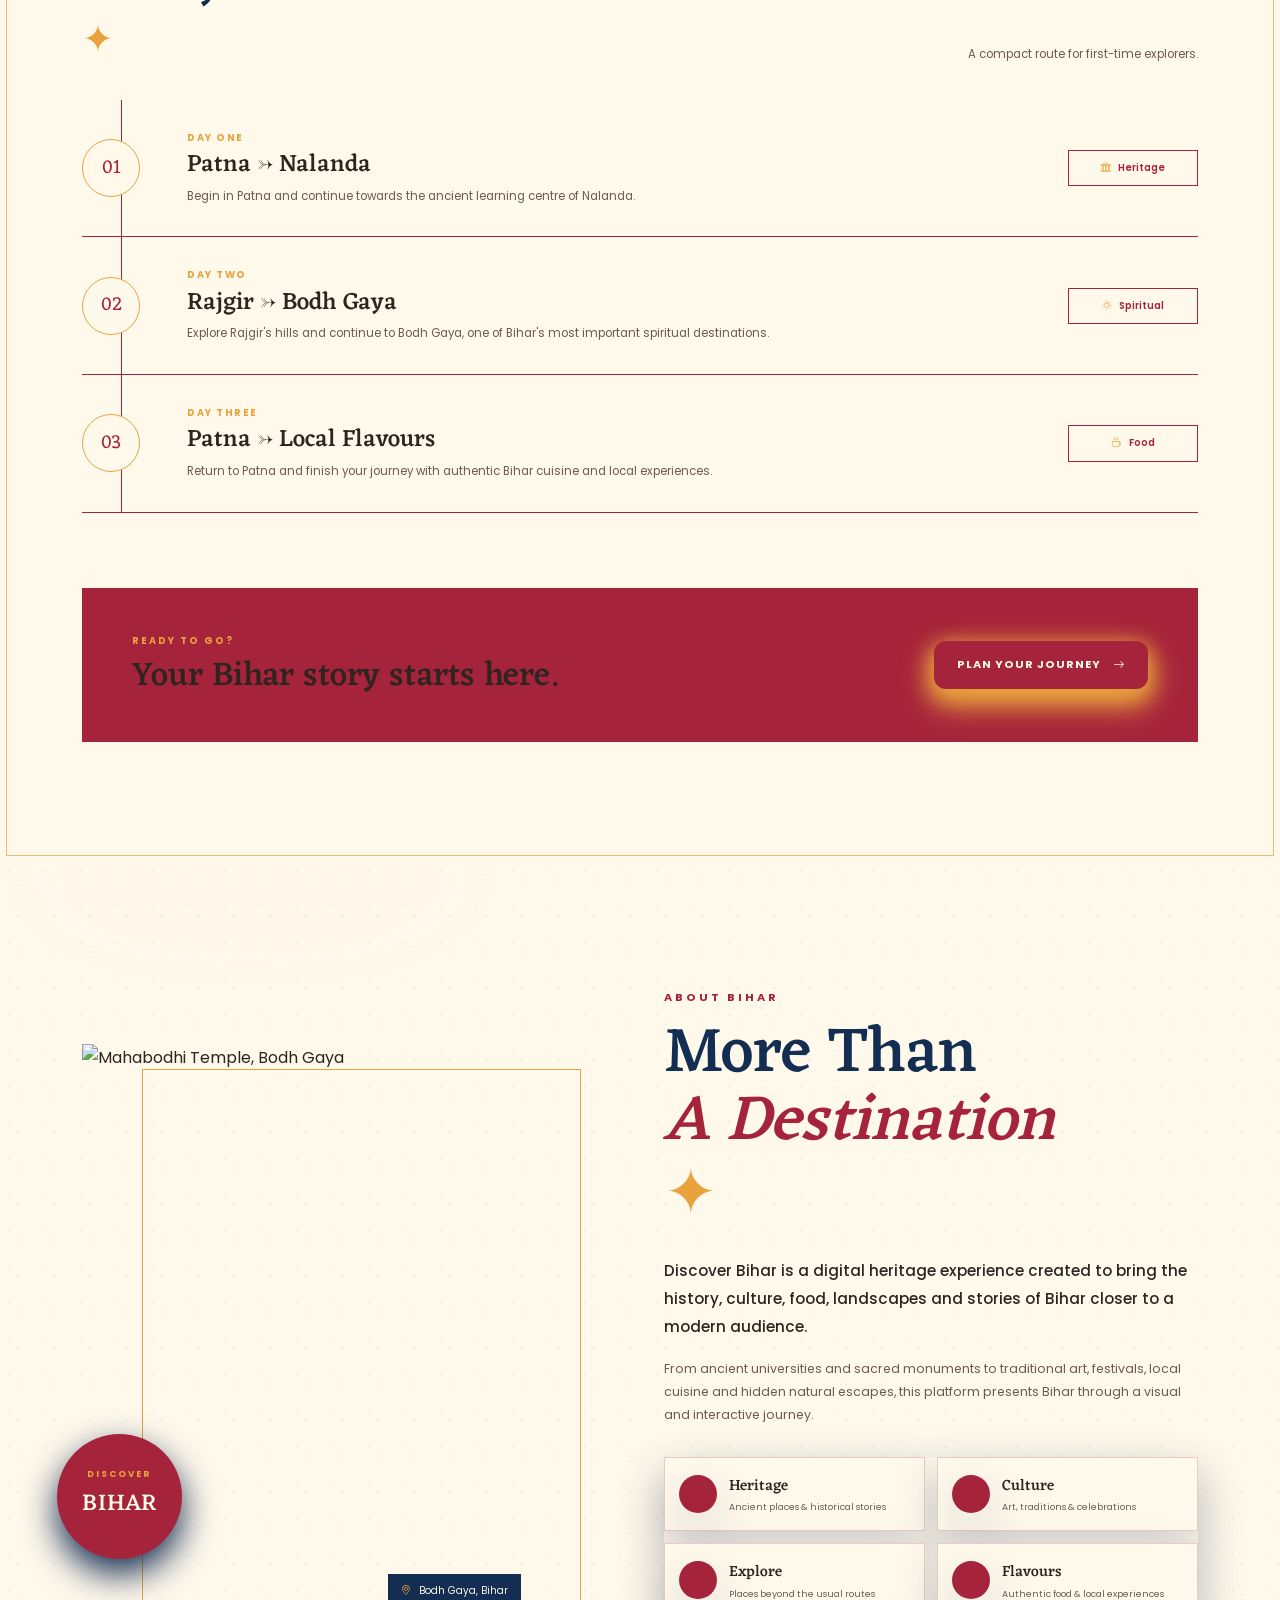
==== commit f5b5c92f: "fix: section contrast HTML injection [skip ci]" ====
--- a/index.html
+++ b/index.html
@@ -69,6 +69,7 @@
     <link rel="preconnect" href="https://fonts.googleapis.com">
     <link rel="preconnect" href="https://fonts.gstatic.com" crossorigin>
     <link href="https://fonts.googleapis.com/css2?family=Eczar:wght@400;500;600;700&family=Yatra+One&display=swap" rel="stylesheet">
+    <link rel="stylesheet" href="css/section-contrast.css">
 </head>
 
 <!-- ASK BIHAR AI CHATBOT -->
@@ -496,7 +497,7 @@
          HERO SECTION
     ========================================== -->
 
-        <section class="hero-section" id="hero">
+        <section class="section-auto hero-section" id="hero">
 
             <!--
             IMAGE: Bihar Heritage / Mahabodhi Temple
@@ -623,7 +624,7 @@
         BIHAR INTRODUCTION
         ========================================== -->
 
-        <section class="about-bihar-section py-5">
+        <section class="section-auto about-bihar-section py-5">
 
             <div class="container py-5">
 
@@ -779,7 +780,7 @@
         HISTORICAL PLACES
         ========================================== -->
 
-        <section class="historical-section py-5">
+        <section class="section-auto historical-section py-5">
 
             <div class="container py-5">
 
@@ -1081,7 +1082,7 @@
      HIDDEN PLACES
 ========================================== -->
 
-        <section class="hidden-places-section py-5">
+        <section class="section-auto hidden-places-section py-5">
 
             <div class="container py-5">
 
@@ -1403,7 +1404,7 @@
         LOCAL FOOD
         ========================================== -->
 
-        <section class="food-section py-5">
+        <section class="section-auto food-section py-5">
 
             <div class="container py-5">
 
@@ -1685,7 +1686,7 @@
      FESTIVALS OF BIHAR
 ========================================== -->
 
-        <section class="festivals-section py-5">
+        <section class="section-auto festivals-section py-5">
 
             <div class="container py-5">
 
@@ -1961,7 +1962,7 @@
      TRADITIONAL ART & CULTURE
 ========================================== -->
 
-        <section class="culture-section py-5">
+        <section class="section-auto culture-section py-5">
 
             <div class="container py-5">
 
@@ -2178,7 +2179,7 @@
      FAMOUS PERSONALITIES
 ========================================== -->
 
-        <section class="personalities-section py-5">
+        <section class="section-auto personalities-section py-5">
 
             <div class="container py-5">
 
@@ -2520,7 +2521,7 @@
         </section>
 
         <!-- Photo Gallery Section -->
-        <section class="gallery-section" id="gallery">
+        <section class="section-auto gallery-section" id="gallery">
 
             <div class="container">
 
@@ -2714,7 +2715,7 @@
         </section>
 
         <!-- Explore Bihar Section -->
-        <section class="explore-section" id="explore">
+        <section class="section-auto explore-section" id="explore">
 
             <div class="container">
 
@@ -3119,7 +3120,7 @@
 
 
         <!-- Travel Bihar Section -->
-        <section class="travel-section" id="travel">
+        <section class="section-auto travel-section" id="travel">
 
             <div class="container">
 
@@ -3398,7 +3399,7 @@
         </section>
 
         <!-- About Bihar / About Project Section -->
-        <section class="about-project-section" id="about">
+        <section class="section-auto about-project-section" id="about">
 
             <div class="container">
 
@@ -3831,6 +3832,7 @@
     </a>
 
 
+    <script src="js/section-theme.js"></script>
 </body>
 
 </html>
--- a/css/section-contrast.css
+++ b/css/section-contrast.css
@@ -0,0 +1,34 @@
+:root {
+    --section-muted-light-bg: #6B5A47;
+    --section-accent-light-bg: #7D1A2D;
+    --section-muted-dark-bg: #FFF9EC;
+    --section-accent-dark-bg: #F0C56B;
+}
+:is([data-theme="dark"],[data-bs-theme="dark"],.dark-mode,.dark,body.dark) .section-light { color:var(--section-muted-light-bg)!important; }
+:is([data-theme="dark"],[data-bs-theme="dark"],.dark-mode,.dark,body.dark) .section-light h1,
+:is([data-theme="dark"],[data-bs-theme="dark"],.dark-mode,.dark,body.dark) .section-light h2,
+:is([data-theme="dark"],[data-bs-theme="dark"],.dark-mode,.dark,body.dark) .section-light h3,
+:is([data-theme="dark"],[data-bs-theme="dark"],.dark-mode,.dark,body.dark) .section-light h4,
+:is([data-theme="dark"],[data-bs-theme="dark"],.dark-mode,.dark,body.dark) .section-light h5,
+:is([data-theme="dark"],[data-bs-theme="dark"],.dark-mode,.dark,body.dark) .section-light h6 { color:var(--section-muted-light-bg)!important; opacity:1!important; }
+:is([data-theme="dark"],[data-bs-theme="dark"],.dark-mode,.dark,body.dark) .section-light h1 span,
+:is([data-theme="dark"],[data-bs-theme="dark"],.dark-mode,.dark,body.dark) .section-light h2 span,
+:is([data-theme="dark"],[data-bs-theme="dark"],.dark-mode,.dark,body.dark) .section-light h1 em,
+:is([data-theme="dark"],[data-bs-theme="dark"],.dark-mode,.dark,body.dark) .section-light h2 em,
+:is([data-theme="dark"],[data-bs-theme="dark"],.dark-mode,.dark,body.dark) .section-light .section-label,
+:is([data-theme="dark"],[data-bs-theme="dark"],.dark-mode,.dark,body.dark) .section-light .section-eyebrow,
+:is([data-theme="dark"],[data-bs-theme="dark"],.dark-mode,.dark,body.dark) .section-light [class*="view-link"],
+:is([data-theme="dark"],[data-bs-theme="dark"],.dark-mode,.dark,body.dark) .section-light .view-all-link { color:var(--section-accent-light-bg)!important; }
+:is([data-theme="dark"],[data-bs-theme="dark"],.dark-mode,.dark,body.dark) .section-light p,
+:is([data-theme="dark"],[data-bs-theme="dark"],.dark-mode,.dark,body.dark) .section-light .text-muted,
+:is([data-theme="dark"],[data-bs-theme="dark"],.dark-mode,.dark,body.dark) .section-light .section-subtitle,
+:is([data-theme="dark"],[data-bs-theme="dark"],.dark-mode,.dark,body.dark) .section-light .philosophy-text,
+:is([data-theme="dark"],[data-bs-theme="dark"],.dark-mode,.dark,body.dark) .section-light .philosophy-text p,
+:is([data-theme="dark"],[data-bs-theme="dark"],.dark-mode,.dark,body.dark) .section-light .about-project-lead { color:var(--section-muted-light-bg)!important; opacity:1!important; }
+:is([data-theme="dark"],[data-bs-theme="dark"],.dark-mode,.dark,body.dark) .section-light .philosophy-content h3,
+:is([data-theme="dark"],[data-bs-theme="dark"],.dark-mode,.dark,body.dark) .section-light .philosophy-content h3 em { color:var(--theme-text-primary)!important; opacity:1!important; }
+.section-dark .hero-scroll,.section-dark .history-hero-scroll,.section-dark .about-hero-scroll { color:var(--section-muted-dark-bg)!important; }
+.section-dark .hero-scroll i,.section-dark .history-hero-scroll i,.section-dark .about-hero-scroll i { color:var(--section-accent-dark-bg)!important; }
+:is([data-theme="dark"],[data-bs-theme="dark"],.dark-mode,.dark,body.dark) .section-light .hero-scroll,
+:is([data-theme="dark"],[data-bs-theme="dark"],.dark-mode,.dark,body.dark) .section-light .history-hero-scroll,
+:is([data-theme="dark"],[data-bs-theme="dark"],.dark-mode,.dark,body.dark) .section-light .about-hero-scroll { color:var(--section-accent-light-bg)!important; }
